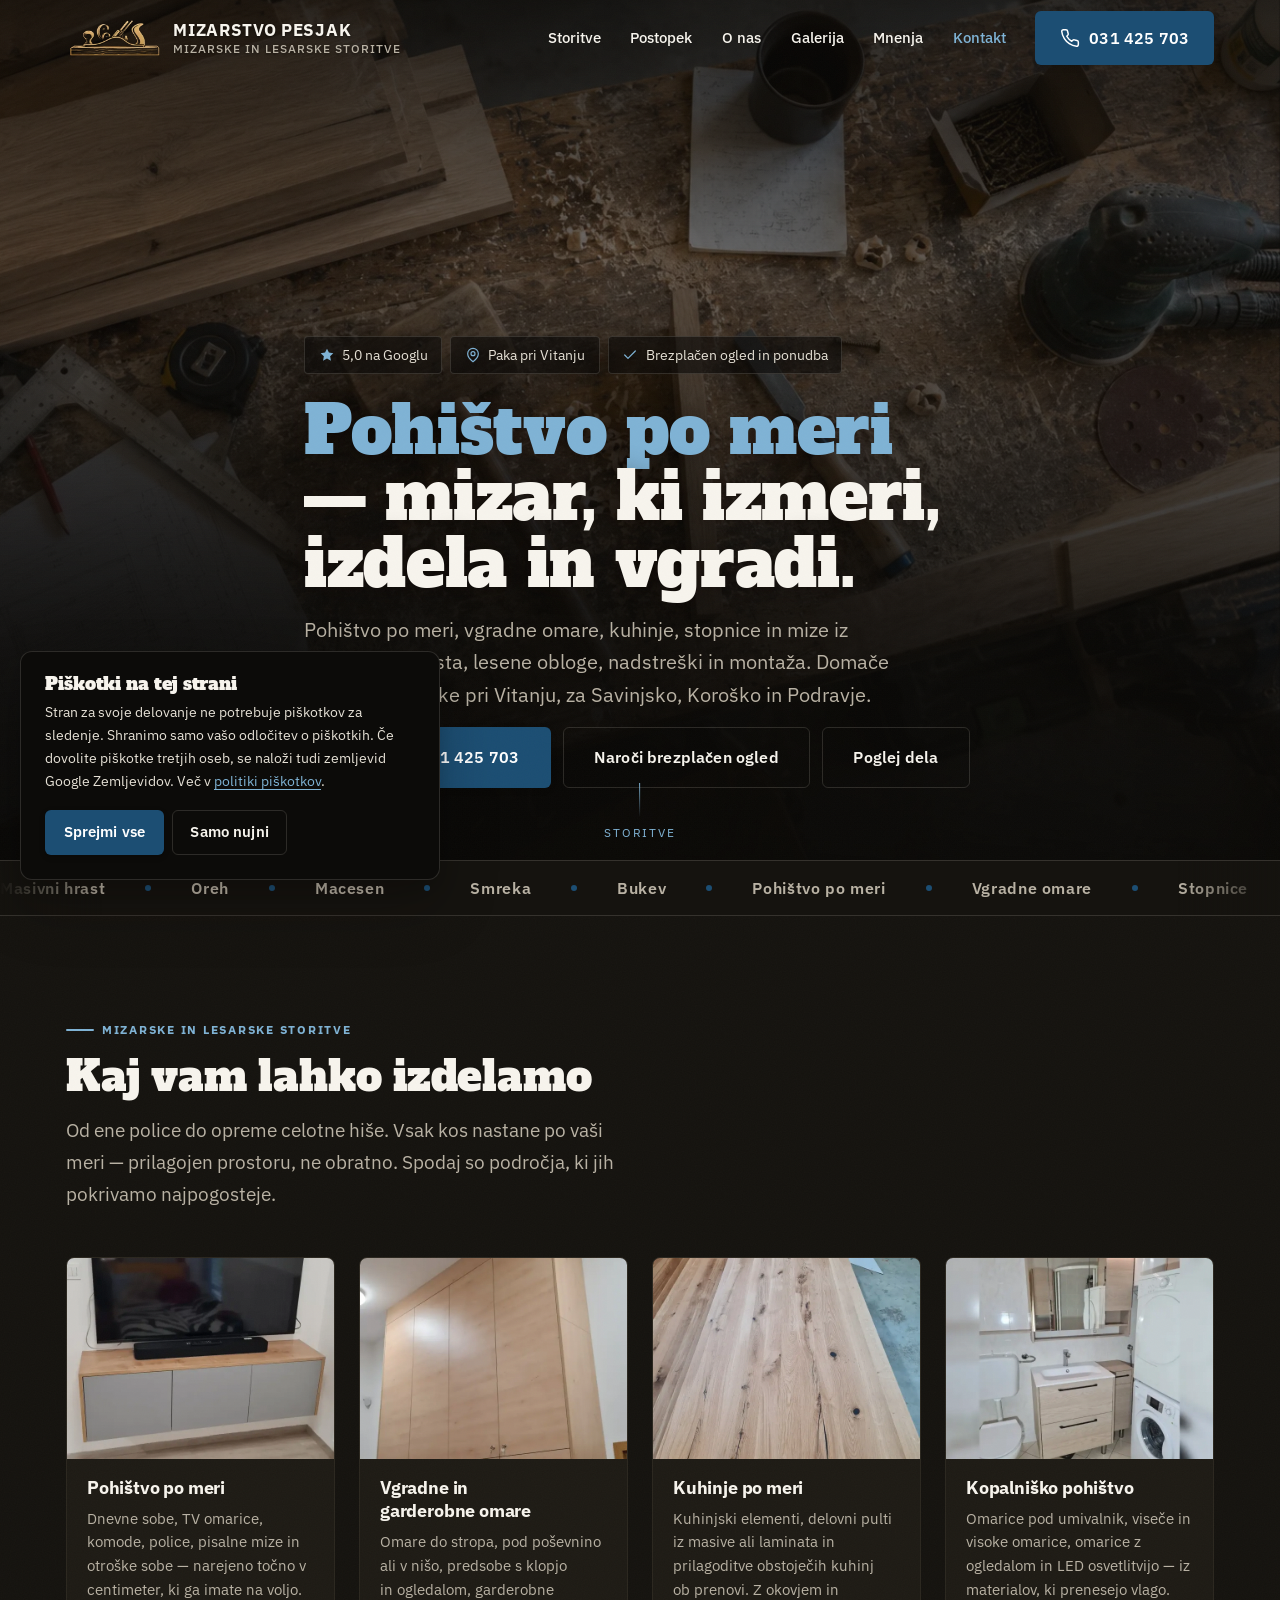
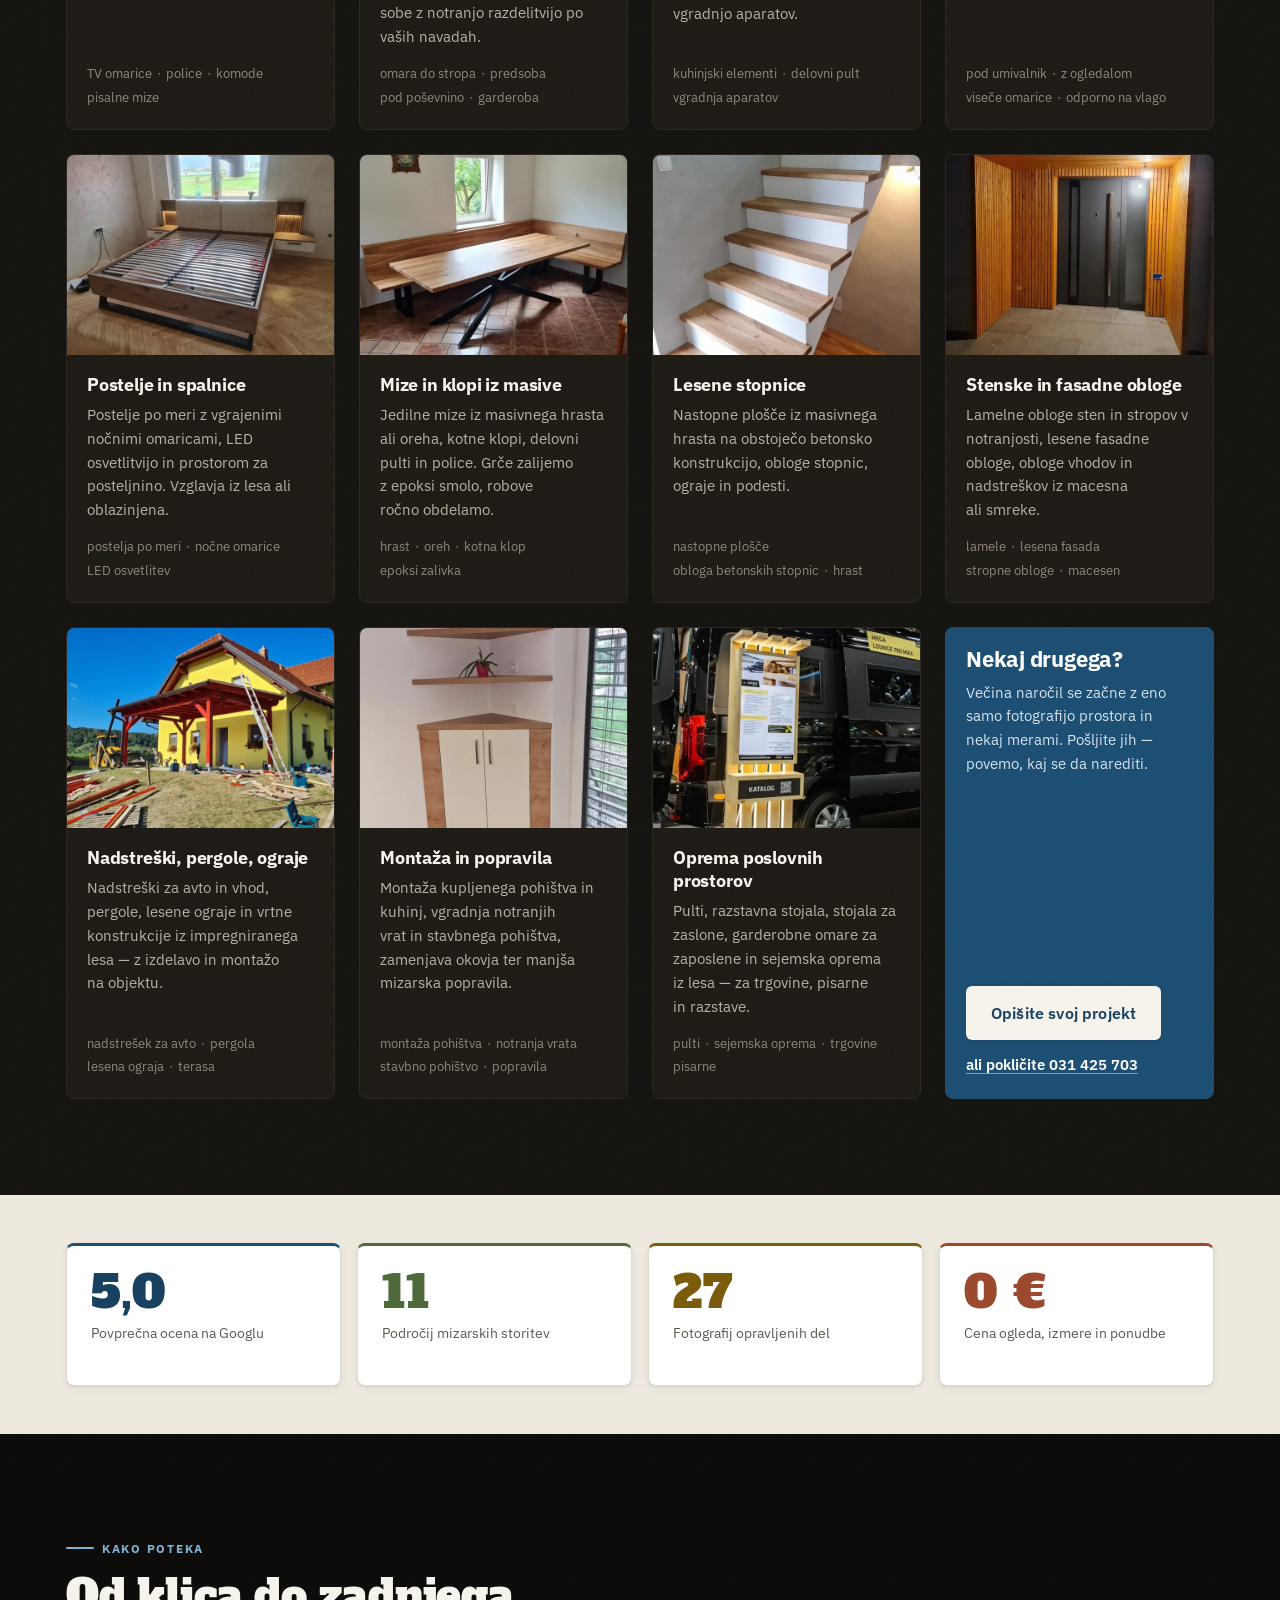
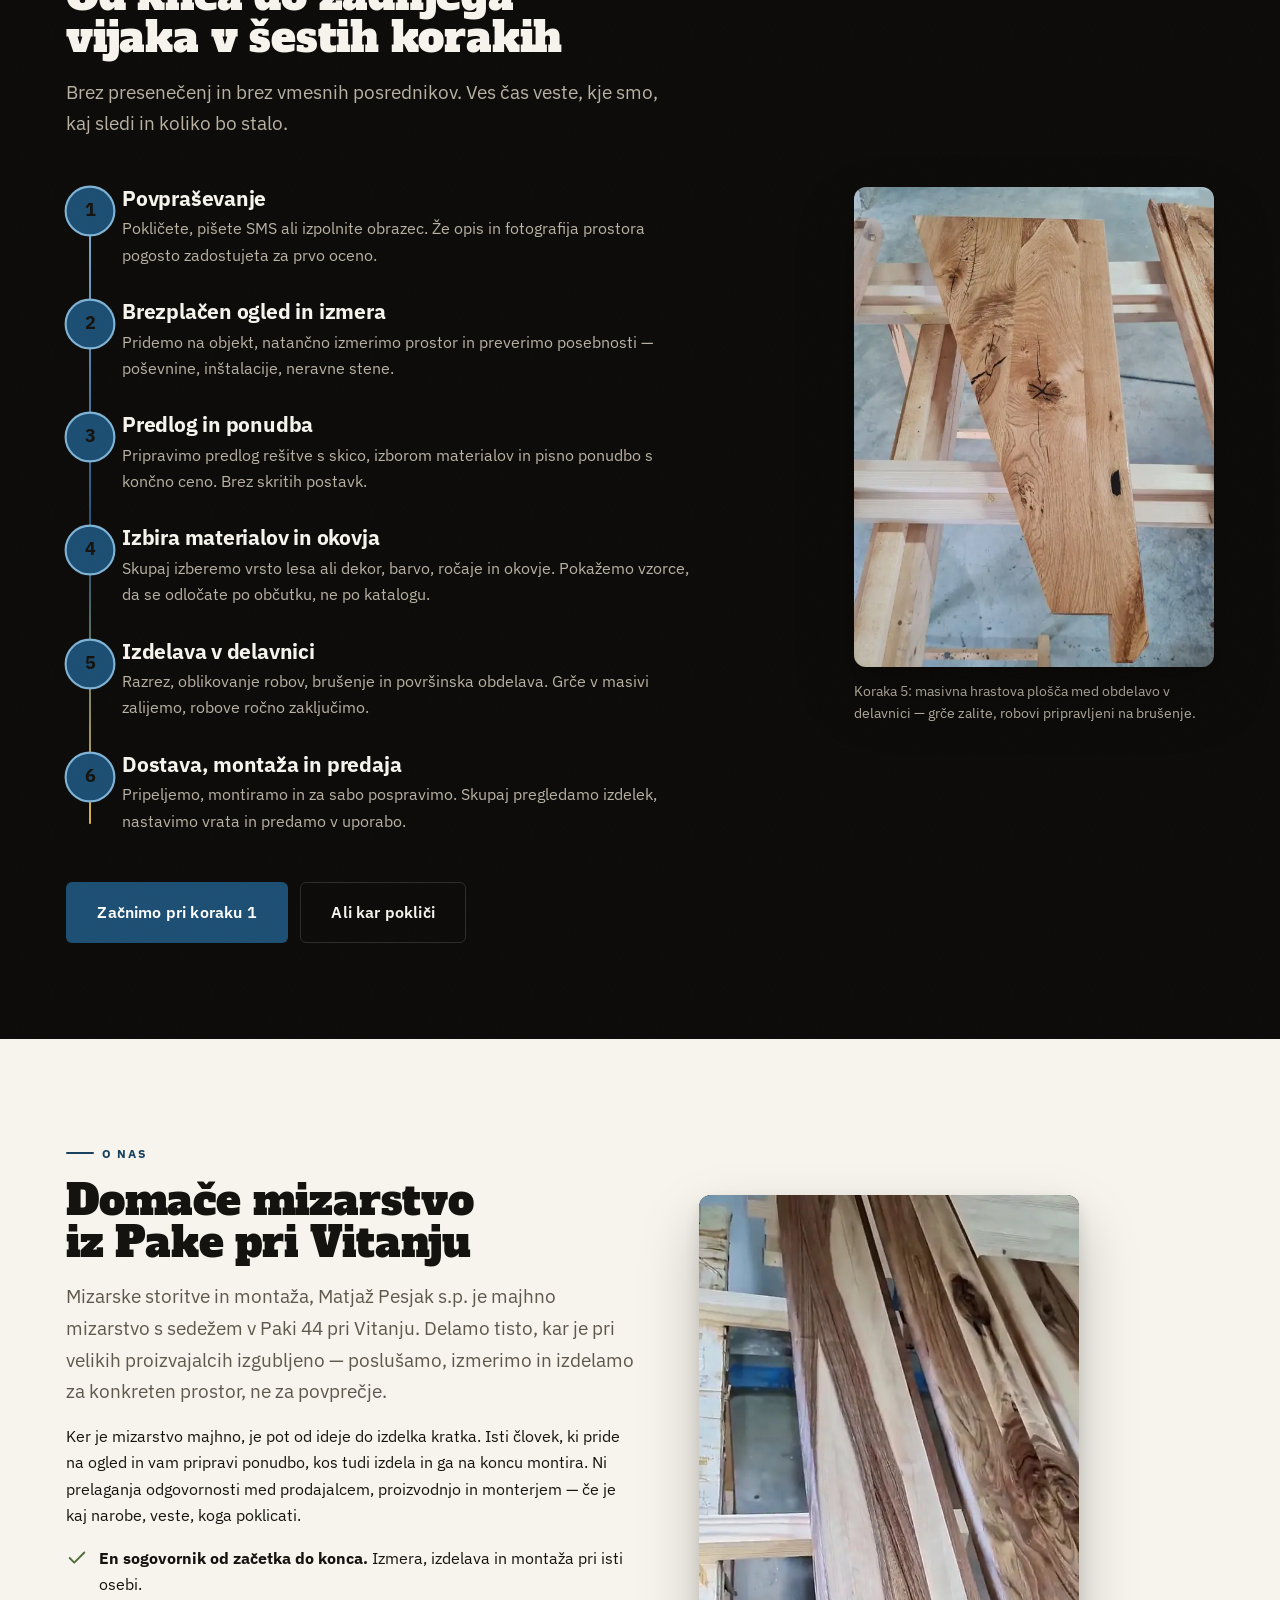
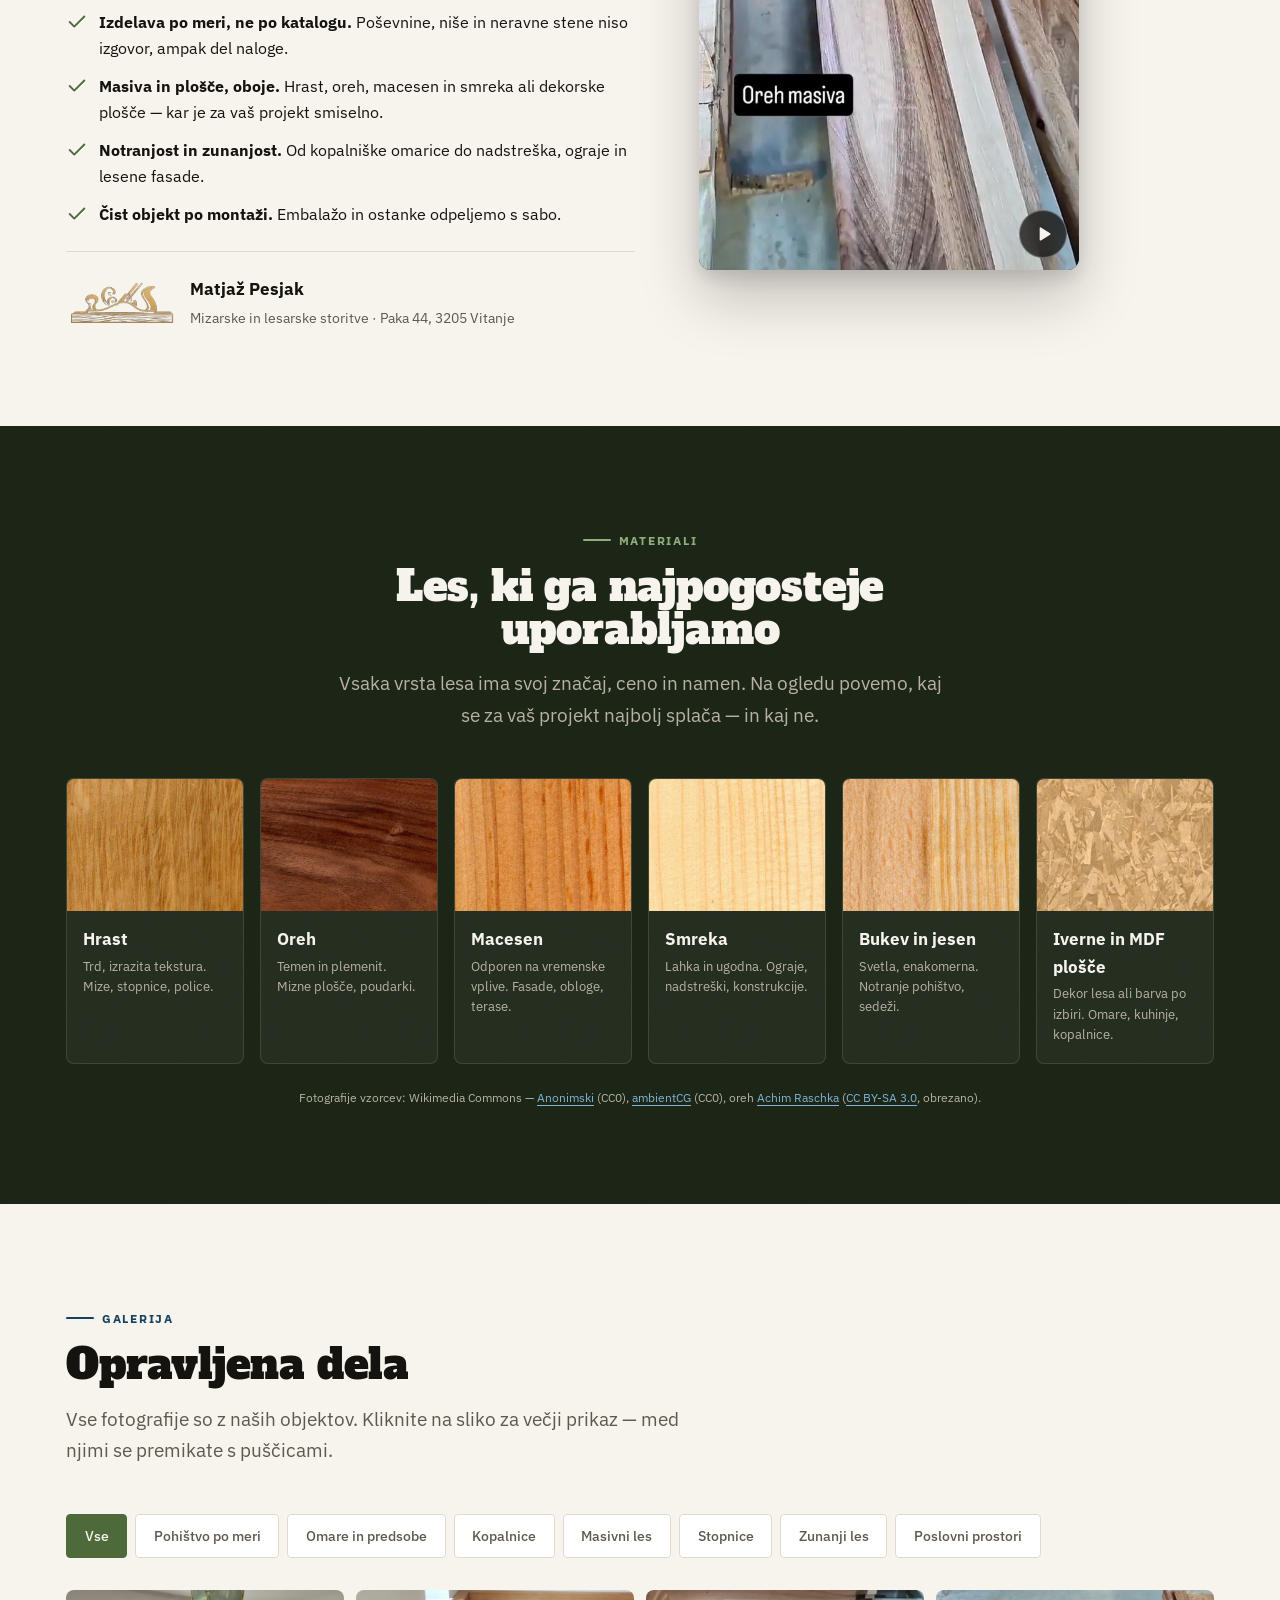
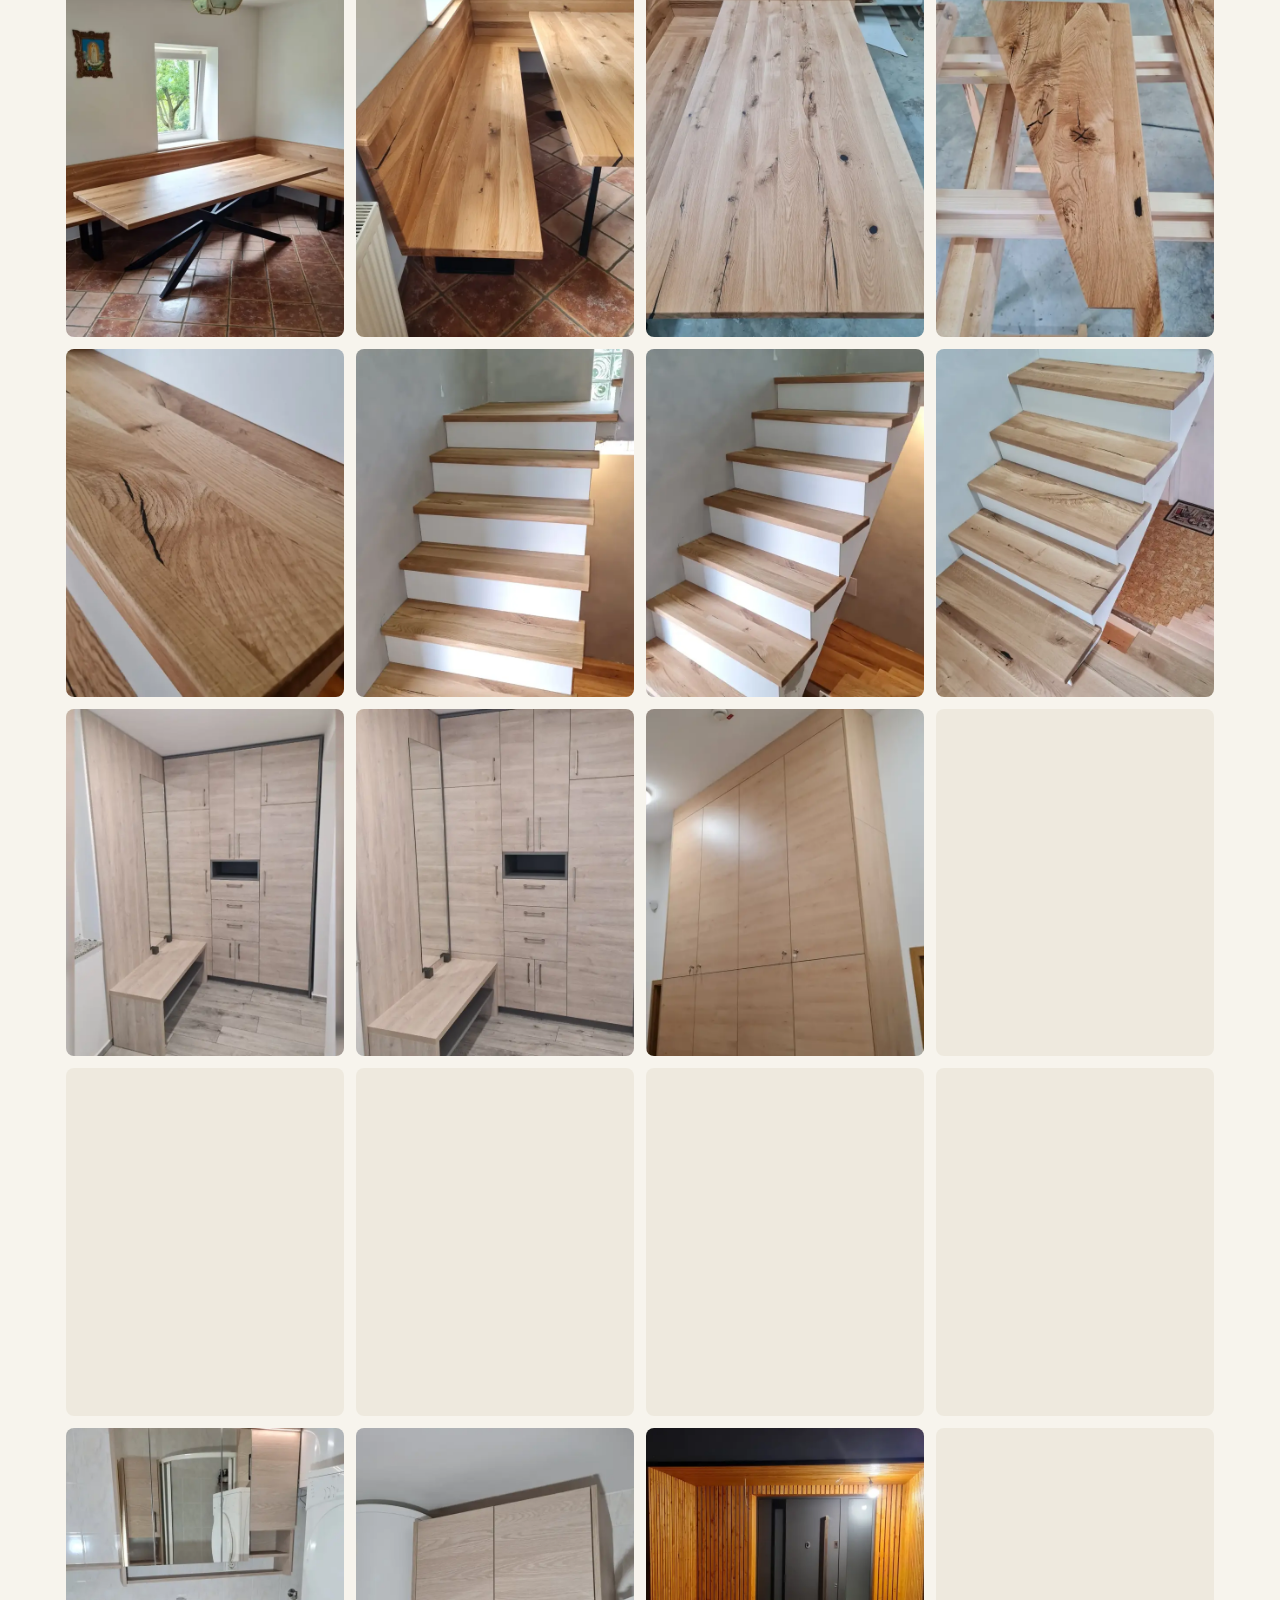
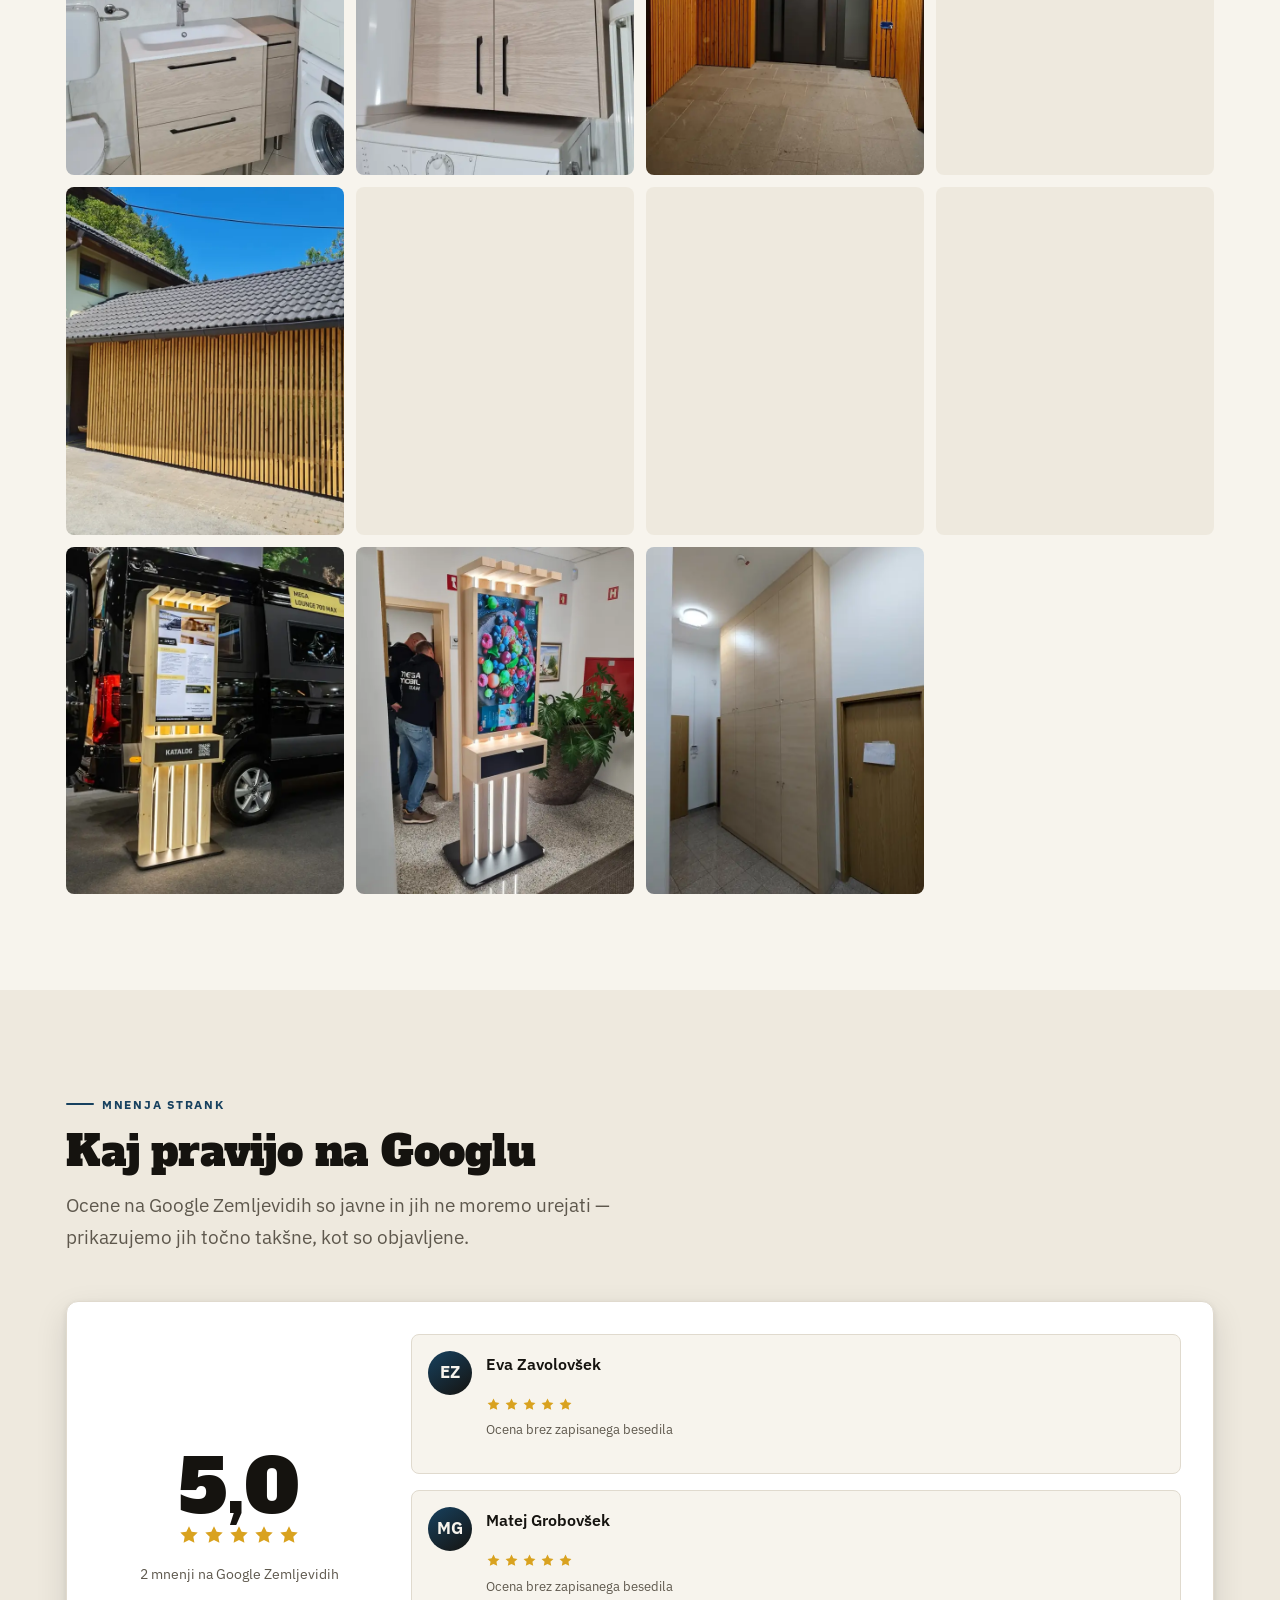
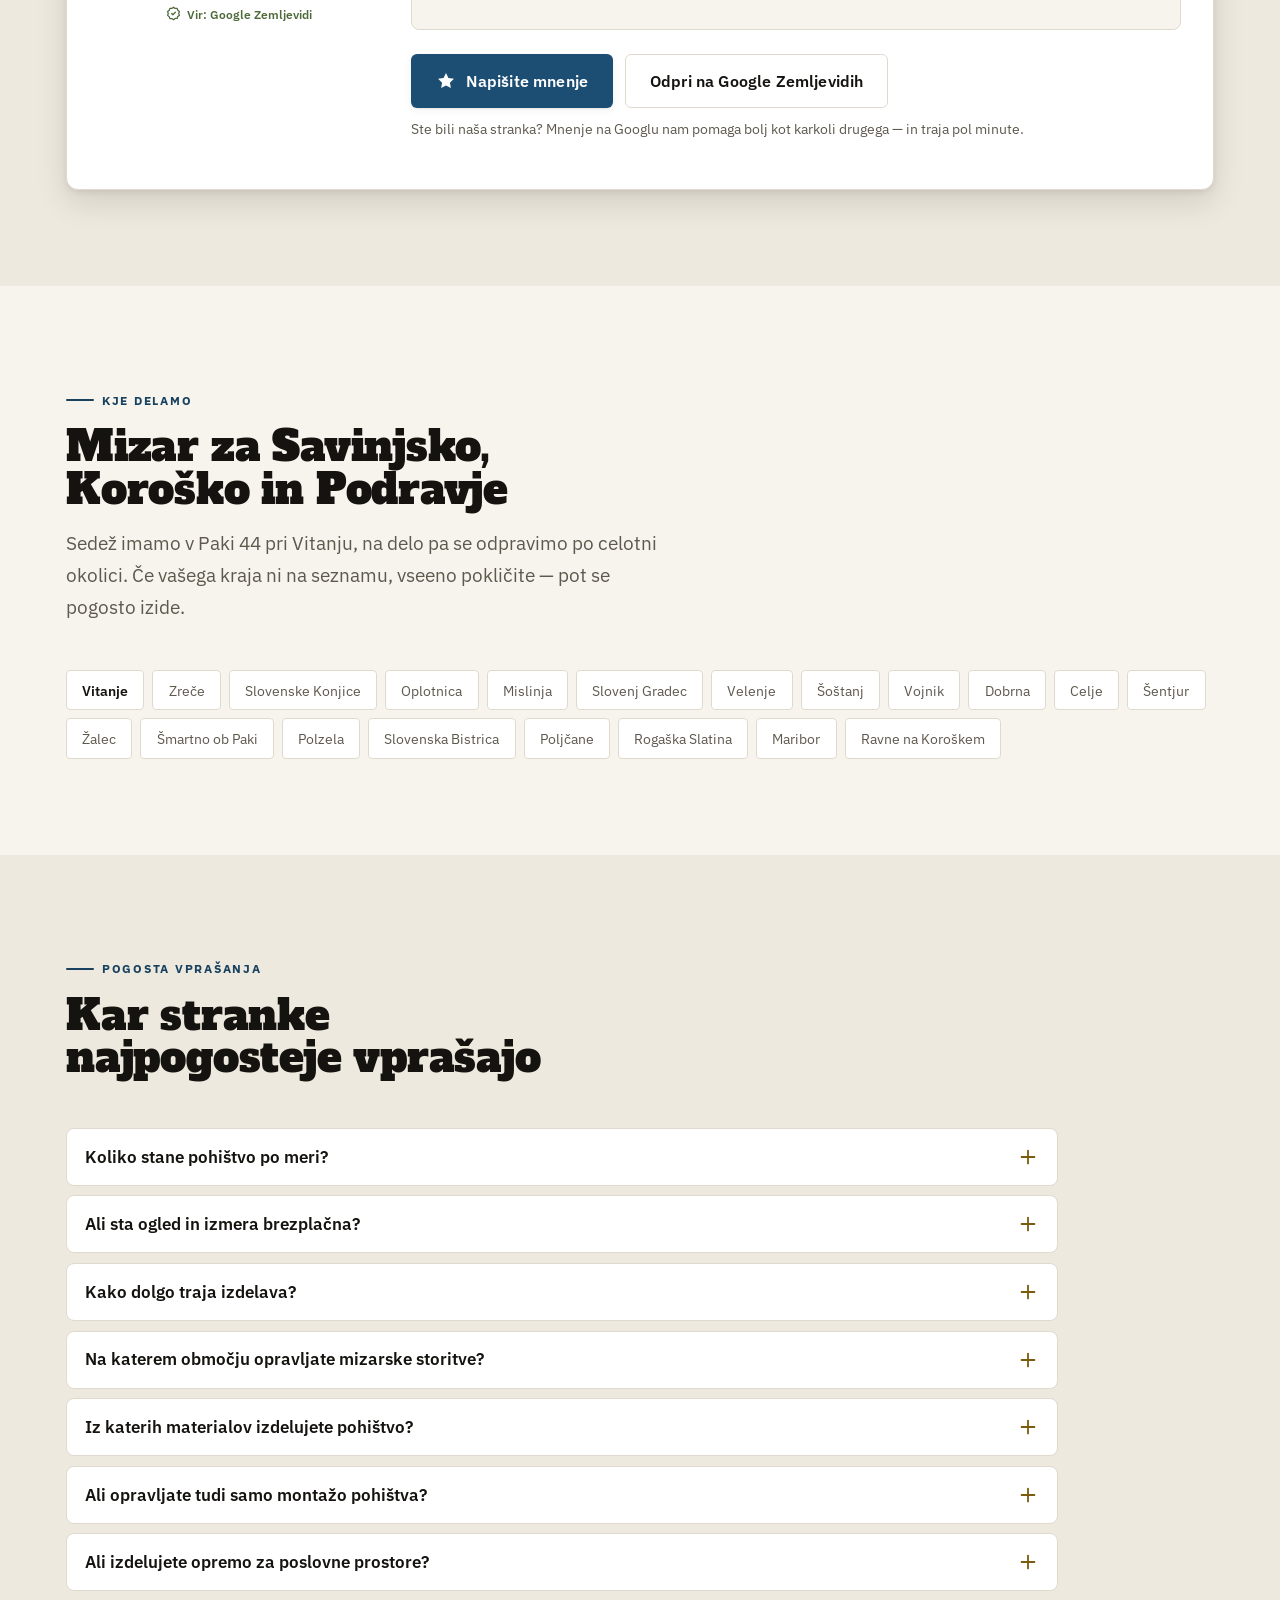
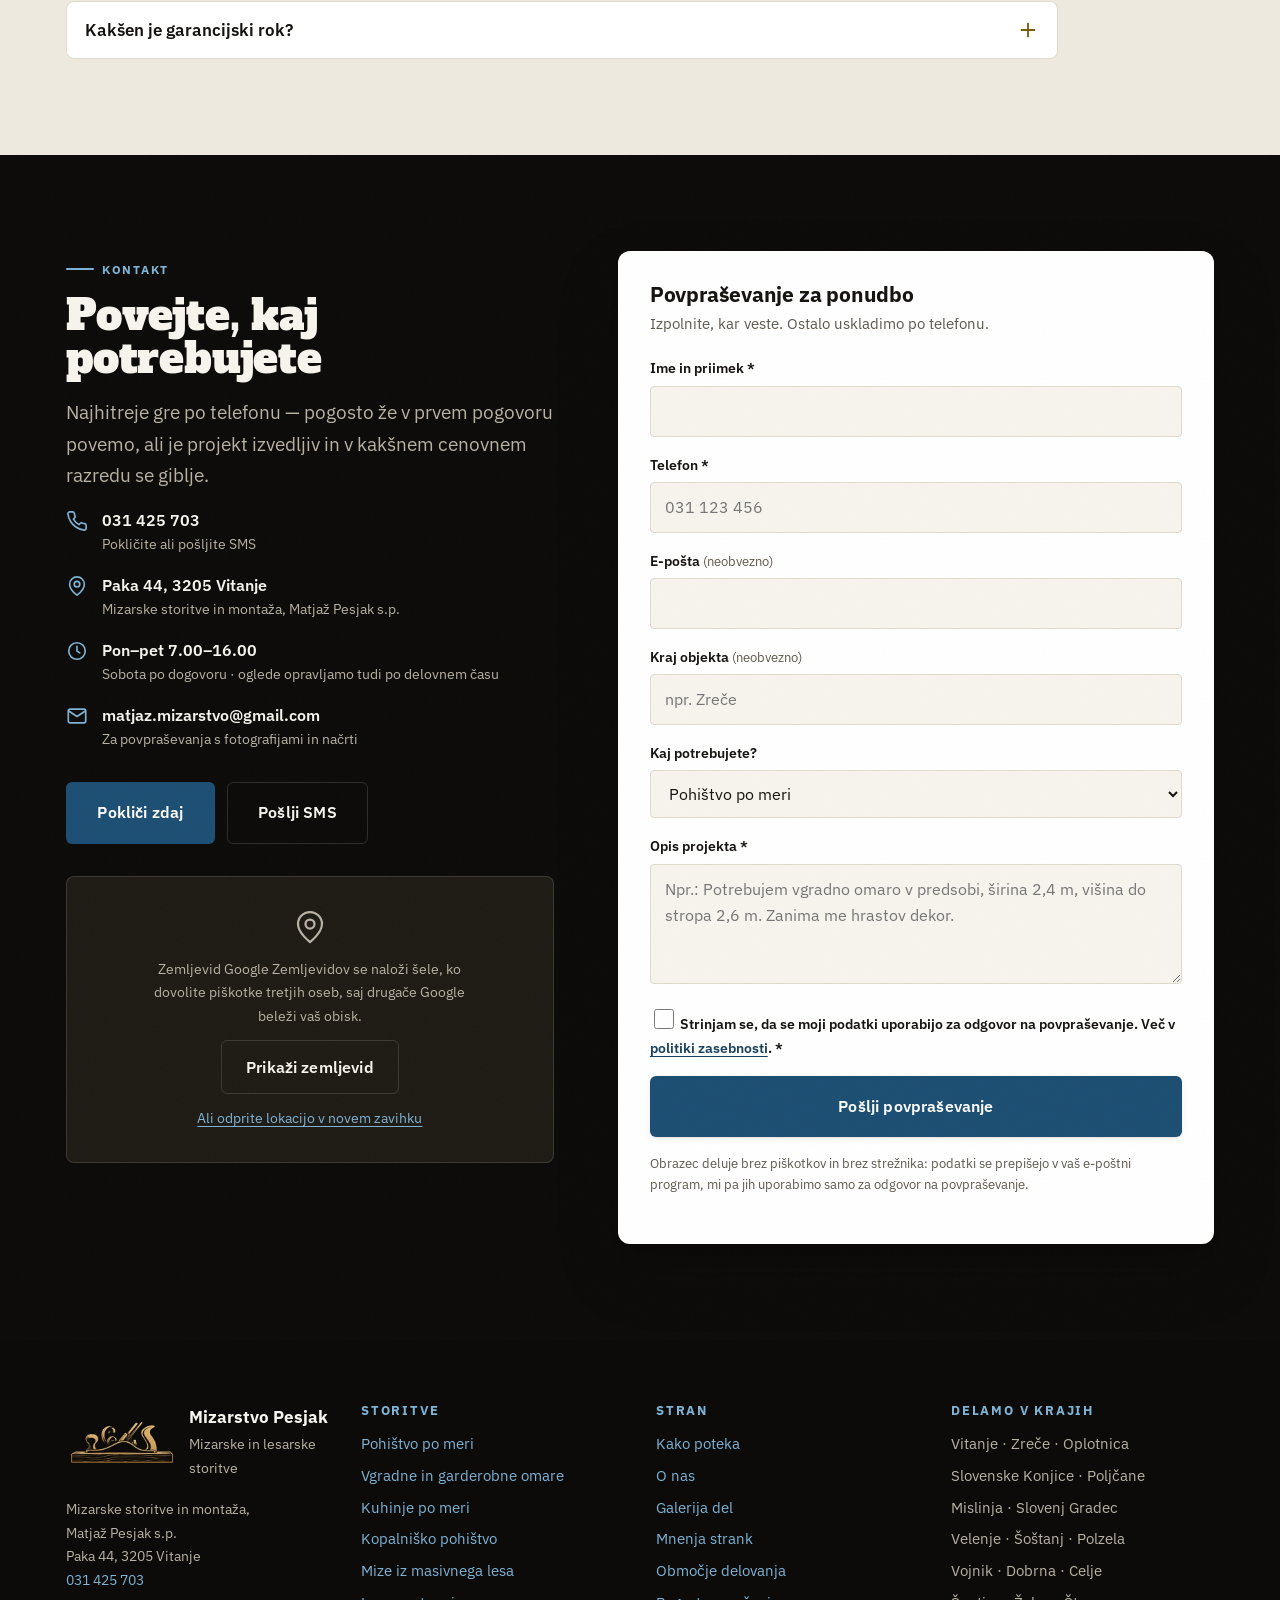
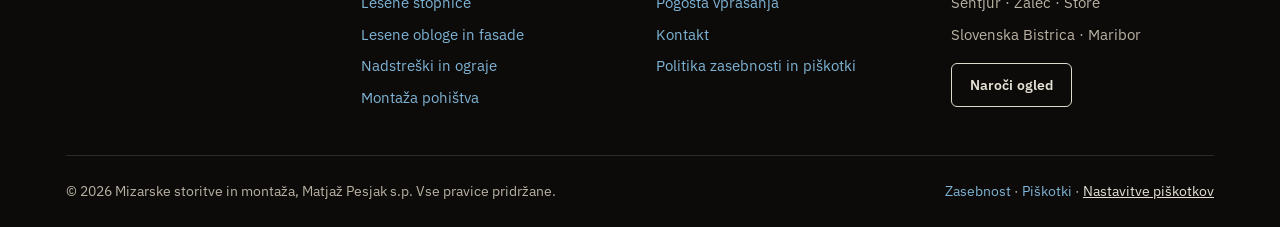
==== index.html @ a913fd8c "Materiali: fotografije pravih vzorcev lesa namesto barvnih krogov Šest kartic ima zdaj na vrhu fotog" ====
<!DOCTYPE html>
<html lang="sl">
<head>
<meta charset="utf-8">
<meta name="viewport" content="width=device-width, initial-scale=1, viewport-fit=cover">

<!-- ====================================================================
     DEPLOY STEP: pred objavo zamenjaj vse pojavitve
     https://www.mizarstvo-pesjak.si  s pravo domeno (tudi v sitemap.xml,
     robots.txt in zasebnost.html).
     ==================================================================== -->
<title>Mizar Vitanje – pohištvo po meri | Mizarstvo Pesjak s.p.</title>
<meta name="description" content="Mizarstvo Matjaž Pesjak s.p. iz Pake pri Vitanju: pohištvo po meri, vgradne in garderobne omare, kuhinje, kopalniško pohištvo, stopnice, mize iz masivnega hrasta, lesene obloge, nadstreški in montaža. Brezplačen ogled in ponudba. ☎ 031 425 703.">
<meta name="keywords" content="mizar, mizarstvo, mizarske storitve, pohištvo po meri, vgradne omare po meri, garderobna omara, predsoba po meri, kopalniško pohištvo po meri, stopnice iz masivnega lesa, jedilna miza hrast masiva, kotna klop, lesene obloge, lamelna obloga, lesena fasada, nadstrešek iz lesa, lesena ograja, montaža pohištva, mizar Vitanje, mizar Slovenske Konjice, mizar Zreče, mizar Velenje, mizar Celje, mizar Slovenj Gradec">
<link rel="canonical" href="https://www.mizarstvo-pesjak.si/">
<meta name="robots" content="index, follow, max-image-preview:large, max-snippet:-1">
<meta name="author" content="Mizarske storitve in montaža, Matjaž Pesjak s.p.">
<meta name="geo.region" content="SI">
<meta name="geo.placename" content="Vitanje">
<meta name="geo.position" content="46.4161242;15.2695052">
<meta name="ICBM" content="46.4161242, 15.2695052">
<meta name="theme-color" content="#0C0B09">
<meta name="format-detection" content="telephone=yes">
<meta name="referrer" content="strict-origin-when-cross-origin">

<!-- Odprti graf / družbena omrežja -->
<meta property="og:type" content="website">
<meta property="og:locale" content="sl_SI">
<meta property="og:site_name" content="Mizarske storitve in montaža, Matjaž Pesjak s.p.">
<meta property="og:title" content="Mizar Vitanje | Pohištvo po meri in mizarske storitve – Matjaž Pesjak s.p.">
<meta property="og:description" content="Pohištvo po meri, vgradne omare, stopnice in mize iz masivnega hrasta, lesene obloge in nadstreški. Domače mizarstvo iz Pake pri Vitanju. Ocena 5,0 na Googlu.">
<meta property="og:url" content="https://www.mizarstvo-pesjak.si/">
<meta property="og:image" content="https://www.mizarstvo-pesjak.si/assets/img/og-mizarstvo-pesjak.jpg">
<meta property="og:image:width" content="1200">
<meta property="og:image:height" content="630">
<meta property="og:image:alt" content="Mizarska delovna miza z orodjem in hrastovimi deskami – Matjaž Pesjak s.p.">
<meta name="twitter:card" content="summary_large_image">

<!-- Ikone -->
<link rel="icon" href="assets/favicon-48.png" sizes="48x48">
<link rel="apple-touch-icon" href="assets/img/apple-touch-icon.png">
<link rel="manifest" href="site.webmanifest">

<!-- Pisave: Fraunces (naslovi, topel "ročno izrezljan" značaj) + Inter (besedilo) -->
<link rel="preconnect" href="https://fonts.googleapis.com">
<link rel="preconnect" href="https://fonts.gstatic.com" crossorigin>
<!-- Prednaloži točno tisto različico hero slike, ki jo izbere srcset -->
<link rel="preload" as="image" href="assets/img/hero-mizarska-miza-1100.webp"
      imagesrcset="assets/img/hero-mizarska-miza-800.webp 800w,
                   assets/img/hero-mizarska-miza-1100.webp 1100w,
                   assets/img/hero-mizarska-miza-1536.webp 1536w"
      imagesizes="100vw" fetchpriority="high">
<link href="https://fonts.googleapis.com/css2?family=Alfa+Slab+One&family=IBM+Plex+Sans:wght@400;500;600;700&family=Caveat:wght@600&display=swap" rel="stylesheet">
<!-- Označi, da JavaScript teče, in preskoči vstopni zaslon, če je bil
     v tej seji že prikazan. Zapisano v <head>, da ne utripne. -->
<script>(function(){var h=document.documentElement;h.classList.add('js');
try{if(!sessionStorage.getItem('mp-uvod'))h.classList.add('js-intro','pl-wait');}catch(e){h.classList.add('js-intro','pl-wait');}})();</script>
<link rel="stylesheet" href="assets/styles.css">

<!-- Strukturirani podatki za Google (lokalno podjetje, storitve, ocena) -->
<script type="application/ld+json">
{
  "@context": "https://schema.org",
  "@graph": [
    {
      "@type": ["LocalBusiness", "HomeAndConstructionBusiness"],
      "@id": "https://www.mizarstvo-pesjak.si/#podjetje",
      "name": "Mizarske storitve in montaža, Matjaž Pesjak s.p.",
      "alternateName": "Mizarstvo Pesjak",
      "description": "Mizarske in lesarske storitve: pohištvo po meri, vgradne in garderobne omare, kopalniško pohištvo, stopnice in mize iz masivnega lesa, lesene stenske in fasadne obloge, nadstreški, ograje ter montaža pohištva.",
      "url": "https://www.mizarstvo-pesjak.si/",
      "telephone": "+386 31 425 703",
      "image": "https://www.mizarstvo-pesjak.si/assets/img/og-mizarstvo-pesjak.jpg",
      "logo": "https://www.mizarstvo-pesjak.si/assets/img/logo-mizarstvo-512.png",
      "priceRange": "$$",
      "currenciesAccepted": "EUR",
      "address": {
        "@type": "PostalAddress",
        "streetAddress": "Paka 44",
        "addressLocality": "Vitanje",
        "postalCode": "3205",
        "addressCountry": "SI"
      },
      "geo": { "@type": "GeoCoordinates", "latitude": 46.4161242, "longitude": 15.2695052 },
      "hasMap": "https://maps.google.com/?cid=15731232031138961253",
      "openingHoursSpecification": [{
        "@type": "OpeningHoursSpecification",
        "dayOfWeek": ["Monday", "Tuesday", "Wednesday", "Thursday", "Friday"],
        "opens": "07:00",
        "closes": "16:00"
      }],
      "aggregateRating": {
        "@type": "AggregateRating",
        "ratingValue": "5.0",
        "reviewCount": "2",
        "bestRating": "5",
        "worstRating": "1"
      },
      "areaServed": [
        { "@type": "City", "name": "Vitanje" },
        { "@type": "City", "name": "Zreče" },
        { "@type": "City", "name": "Slovenske Konjice" },
        { "@type": "City", "name": "Oplotnica" },
        { "@type": "City", "name": "Mislinja" },
        { "@type": "City", "name": "Slovenj Gradec" },
        { "@type": "City", "name": "Velenje" },
        { "@type": "City", "name": "Šoštanj" },
        { "@type": "City", "name": "Vojnik" },
        { "@type": "City", "name": "Dobrna" },
        { "@type": "City", "name": "Celje" },
        { "@type": "City", "name": "Šentjur" },
        { "@type": "City", "name": "Žalec" },
        { "@type": "City", "name": "Slovenska Bistrica" },
        { "@type": "City", "name": "Maribor" }
      ],
      "knowsLanguage": "sl",
      "hasOfferCatalog": {
        "@type": "OfferCatalog",
        "name": "Mizarske storitve",
        "itemListElement": [
          { "@type": "Offer", "itemOffered": { "@type": "Service", "name": "Pohištvo po meri" } },
          { "@type": "Offer", "itemOffered": { "@type": "Service", "name": "Vgradne in garderobne omare po meri" } },
          { "@type": "Offer", "itemOffered": { "@type": "Service", "name": "Kuhinje po meri" } },
          { "@type": "Offer", "itemOffered": { "@type": "Service", "name": "Kopalniško pohištvo po meri" } },
          { "@type": "Offer", "itemOffered": { "@type": "Service", "name": "Postelje in spalnice po meri" } },
          { "@type": "Offer", "itemOffered": { "@type": "Service", "name": "Mize in klopi iz masivnega lesa" } },
          { "@type": "Offer", "itemOffered": { "@type": "Service", "name": "Lesene stopnice po meri" } },
          { "@type": "Offer", "itemOffered": { "@type": "Service", "name": "Lesene stenske in fasadne obloge" } },
          { "@type": "Offer", "itemOffered": { "@type": "Service", "name": "Nadstreški, pergole in lesene ograje" } },
          { "@type": "Offer", "itemOffered": { "@type": "Service", "name": "Montaža pohištva in stavbnega pohištva" } },
          { "@type": "Offer", "itemOffered": { "@type": "Service", "name": "Oprema poslovnih prostorov in sejemskih predstavitev" } }
        ]
      }
    },
    {
      "@type": "WebSite",
      "@id": "https://www.mizarstvo-pesjak.si/#spletnamesto",
      "url": "https://www.mizarstvo-pesjak.si/",
      "name": "Mizarstvo Matjaž Pesjak s.p.",
      "inLanguage": "sl-SI",
      "publisher": { "@id": "https://www.mizarstvo-pesjak.si/#podjetje" }
    },
    {
      "@type": "FAQPage",
      "@id": "https://www.mizarstvo-pesjak.si/#faq",
      "mainEntity": [
        {
          "@type": "Question",
          "name": "Koliko stane pohištvo po meri?",
          "acceptedAnswer": { "@type": "Answer", "text": "Cena je odvisna od velikosti, izbranega materiala, okovja in zahtevnosti izdelave. Masivni hrast je dražji od ivernih plošč z dekorjem, vgradna omara v poševni steni pa zahteva več dela kot ravna stena. Po brezplačnem ogledu in izmeri prejmete pisno ponudbo s končno ceno brez skritih stroškov." }
        },
        {
          "@type": "Question",
          "name": "Ali je ogled in izmera na objektu brezplačna?",
          "acceptedAnswer": { "@type": "Answer", "text": "Da. Prvi ogled, izmera in priprava ponudbe so brezplačni in vas k ničemer ne zavezujejo. Pokličite na 031 425 703 in se dogovorimo za termin." }
        },
        {
          "@type": "Question",
          "name": "Kako dolgo traja izdelava pohištva po meri?",
          "acceptedAnswer": { "@type": "Answer", "text": "Za manjše izdelke, kot so kopalniška omarica ali police, je izdelava običajno vprašanje nekaj dni do enega tedna po potrditvi ponudbe. Večji projekti, na primer garderobne omare, stopnice ali oprema celotnega stanovanja, zahtevajo več tednov. Točen rok dobite zapisan v ponudbi." }
        },
        {
          "@type": "Question",
          "name": "Na katerem območju opravljate mizarske storitve?",
          "acceptedAnswer": { "@type": "Answer", "text": "Sedež je v Paki 44 pri Vitanju, delamo pa po celotni Savinjski, Koroški in Podravski regiji – Vitanje, Zreče, Slovenske Konjice, Oplotnica, Mislinja, Slovenj Gradec, Velenje, Šoštanj, Vojnik, Dobrna, Celje, Šentjur, Žalec, Slovenska Bistrica in Maribor. Za večje projekte se dogovorimo tudi širše." }
        },
        {
          "@type": "Question",
          "name": "Iz katerih materialov izdelujete pohištvo?",
          "acceptedAnswer": { "@type": "Answer", "text": "Delamo z masivnim hrastom, orehom, macesnom, smreko, bukvijo in jesenom, prav tako z ivernimi in MDF ploščami v dekorju lesa ali barvi po izbiri. Za zunanje obloge, nadstreške in ograje uporabljamo impregniran ali termično obdelan les." }
        },
        {
          "@type": "Question",
          "name": "Ali opravljate tudi samo montažo pohištva?",
          "acceptedAnswer": { "@type": "Answer", "text": "Da. Poleg lastne izdelave prevzamemo tudi montažo kupljenega pohištva, kuhinj, notranjih vrat in stavbnega pohištva ter manjša mizarska popravila." }
        },
        {
          "@type": "Question",
          "name": "Ali izdelujete tudi opremo za poslovne prostore?",
          "acceptedAnswer": { "@type": "Answer", "text": "Da. Izdelujemo pulte, razstavne stojnice, stojala za zaslone, garderobne omare za zaposlene in drugo opremo za trgovine, pisarne in sejemske predstavitve." }
        },
        {
          "@type": "Question",
          "name": "Kakšen je garancijski rok?",
          "acceptedAnswer": { "@type": "Answer", "text": "Za izdelavo in montažo velja zakonsko določena garancija, za vgrajeno okovje pa garancija proizvajalca. Natančni pogoji so zapisani na ponudbi oziroma računu." }
        }
      ]
    }
  ]
}
</script>
</head>

<body>


<!-- Vstopni zaslon: znak se izriše, nato se zaslon dvigne. Samo prvič v seji. -->
<div class="preloader" id="preloader" aria-hidden="true">
  <img class="preloader__logo logo-reveal" id="preloader-logo"
       src="assets/img/logo-mizarstvo-840.webp"
       srcset="assets/img/logo-mizarstvo-480.webp 480w, assets/img/logo-mizarstvo-840.webp 840w"
       sizes="(max-width: 600px) 80vw, 420px" width="840" height="521" alt="">
  <p class="preloader__name">Matjaž Pesjak s.p.</p>
  <p class="preloader__sub">Paka pri Vitanju</p>
  <div class="preloader__bar"><i></i></div>
</div>
<a class="skip-link" href="#vsebina">Preskoči na vsebino</a>

<!-- =====================================================================
     GLAVA
     ===================================================================== -->
<header class="header" id="header">
  <div class="container header__inner">
    <a class="brand" href="#vrh" aria-label="Mizarstvo Matjaž Pesjak s.p. – na vrh strani">
      <img class="brand__mark" src="assets/img/logo-emblem-320.webp"
           srcset="assets/img/logo-emblem-160.webp 160w, assets/img/logo-emblem-320.webp 320w"
           sizes="96px" width="96" height="43" alt="Logotip Mizarstvo Matjaž Pesjak s.p. – oblič na leseni deski">
      <span class="brand__text">
        <span class="brand__name">Mizarstvo Pesjak</span>
        <span class="brand__sub">Mizarske in lesarske storitve</span>
      </span>
    </a>

    <nav class="nav" aria-label="Glavna navigacija">
      <ul class="nav__list">
        <li><a class="nav__link" href="#storitve">Storitve</a></li>
        <li><a class="nav__link" href="#postopek">Postopek</a></li>
        <li><a class="nav__link" href="#o-nas">O nas</a></li>
        <li><a class="nav__link" href="#galerija">Galerija</a></li>
        <li><a class="nav__link" href="#mnenja">Mnenja</a></li>
        <li><a class="nav__link" href="#kontakt">Kontakt</a></li>
      </ul>
    </nav>

    <a class="btn btn--primary header__cta" href="tel:+38631425703">
      <svg viewBox="0 0 24 24" fill="none" stroke="currentColor" stroke-width="1.8" stroke-linecap="round" stroke-linejoin="round" aria-hidden="true"><path d="M22 16.9v3a2 2 0 0 1-2.2 2 19.8 19.8 0 0 1-8.6-3.1 19.5 19.5 0 0 1-6-6A19.8 19.8 0 0 1 2.1 4.2 2 2 0 0 1 4.1 2h3a2 2 0 0 1 2 1.7c.1 1 .4 2 .7 2.9a2 2 0 0 1-.5 2.1L8.1 9.9a16 16 0 0 0 6 6l1.2-1.2a2 2 0 0 1 2.1-.5c.9.3 1.9.6 2.9.7a2 2 0 0 1 1.7 2z"/></svg>
      031 425 703
    </a>

    <button class="burger" id="burger" type="button" aria-expanded="false" aria-controls="drawer" aria-label="Odpri meni">
      <span></span><span></span><span></span>
    </button>
  </div>
</header>

<!-- Mobilni predal -->
<div class="drawer" id="drawer" hidden>
  <a href="#storitve">Storitve <span>11 področij</span></a>
  <a href="#postopek">Postopek <span>6 korakov</span></a>
  <a href="#o-nas">O nas <span>Paka pri Vitanju</span></a>
  <a href="#galerija">Galerija <span>27 fotografij</span></a>
  <a href="#mnenja">Mnenja <span>5,0 na Googlu</span></a>
  <a href="#obmocje">Kje delamo</a>
  <a href="#vprasanja">Pogosta vprašanja</a>
  <a href="#kontakt">Kontakt</a>
  <a class="btn btn--primary btn--lg" href="tel:+38631425703">
    <svg viewBox="0 0 24 24" fill="none" stroke="currentColor" stroke-width="1.8" stroke-linecap="round" stroke-linejoin="round" aria-hidden="true"><path d="M22 16.9v3a2 2 0 0 1-2.2 2 19.8 19.8 0 0 1-8.6-3.1 19.5 19.5 0 0 1-6-6A19.8 19.8 0 0 1 2.1 4.2 2 2 0 0 1 4.1 2h3a2 2 0 0 1 2 1.7c.1 1 .4 2 .7 2.9a2 2 0 0 1-.5 2.1L8.1 9.9a16 16 0 0 0 6 6l1.2-1.2a2 2 0 0 1 2.1-.5c.9.3 1.9.6 2.9.7a2 2 0 0 1 1.7 2z"/></svg>
    Pokliči 031 425 703
  </a>
  <p class="drawer__contact">Paka 44, 3205 Vitanje &middot; pon–pet 7.00–16.00</p>
</div>

<main id="vsebina">

<!-- =====================================================================
     HERO
     ===================================================================== -->
<section class="hero grain on-dark" id="vrh">
  <div class="hero__media" data-parallax="0.12">
    <img src="assets/img/hero-mizarska-miza-1536.webp"
         srcset="assets/img/hero-mizarska-miza-800.webp 800w,
                 assets/img/hero-mizarska-miza-1100.webp 1100w,
                 assets/img/hero-mizarska-miza-1536.webp 1536w"
         sizes="100vw" width="1536" height="1024" fetchpriority="high" decoding="async"
         alt="Mizarska delovna miza od zgoraj: hrastove deske, leseno kladivo, dleto, kotnik, meter in tehnična skica">
  </div>
  <div class="hero__scrim" aria-hidden="true"></div>

  <div class="container hero__inner">
    <ul class="hero__chips" data-enter="1">
      <li>
        <svg viewBox="0 0 24 24" fill="currentColor" aria-hidden="true"><path d="M12 2.5l2.9 5.9 6.6 1-4.8 4.6 1.2 6.5L12 17.4 6.1 20.5l1.2-6.5L2.5 9.4l6.6-1z"/></svg>
        5,0 na Googlu
      </li>
      <li>
        <svg viewBox="0 0 24 24" fill="none" stroke="currentColor" stroke-width="1.8" stroke-linecap="round" stroke-linejoin="round" aria-hidden="true"><path d="M20 10c0 6-8 12-8 12S4 16 4 10a8 8 0 1 1 16 0z"/><circle cx="12" cy="10" r="3"/></svg>
        Paka pri Vitanju
      </li>
      <li>
        <svg viewBox="0 0 24 24" fill="none" stroke="currentColor" stroke-width="1.8" stroke-linecap="round" stroke-linejoin="round" aria-hidden="true"><path d="M20 6L9 17l-5-5"/></svg>
        Brezplačen ogled in ponudba
      </li>
    </ul>

    <h1 data-enter="2"><em>Pohištvo po meri</em> — mizar, ki izmeri, izdela in vgradi.</h1>

    <p class="lead hero__lead" data-enter="3">
      Pohištvo po meri, vgradne omare, kuhinje, stopnice in mize iz masivnega hrasta,
      lesene obloge, nadstreški in montaža. Domače mizarstvo iz Pake pri Vitanju,
      za Savinjsko, Koroško in Podravje.
    </p>

    <div class="btn-row" data-enter="4">
      <a class="btn btn--primary btn--lg" href="tel:+38631425703">
        <svg viewBox="0 0 24 24" fill="none" stroke="currentColor" stroke-width="1.8" stroke-linecap="round" stroke-linejoin="round" aria-hidden="true"><path d="M22 16.9v3a2 2 0 0 1-2.2 2 19.8 19.8 0 0 1-8.6-3.1 19.5 19.5 0 0 1-6-6A19.8 19.8 0 0 1 2.1 4.2 2 2 0 0 1 4.1 2h3a2 2 0 0 1 2 1.7c.1 1 .4 2 .7 2.9a2 2 0 0 1-.5 2.1L8.1 9.9a16 16 0 0 0 6 6l1.2-1.2a2 2 0 0 1 2.1-.5c.9.3 1.9.6 2.9.7a2 2 0 0 1 1.7 2z"/></svg>
        Pokliči 031 425 703
      </a>
      <a class="btn btn--ghost btn--lg" href="#kontakt">Naroči brezplačen ogled</a>
      <a class="btn btn--ghost btn--lg" href="#galerija">Poglej dela</a>
    </div>
  </div>

  <a class="hero__scroll" href="#storitve" aria-label="Poglej storitve">
    <span class="line" aria-hidden="true"></span>
    Storitve
  </a>
</section>

<!-- Trak z materiali in ključnimi storitvami -->
<div class="marquee" aria-hidden="true">
  <div class="marquee__track" id="marquee-track">
    <span>Masivni hrast</span><span>Oreh</span><span>Macesen</span><span>Smreka</span><span>Bukev</span>
    <span>Pohištvo po meri</span><span>Vgradne omare</span><span>Stopnice</span><span>Lesene obloge</span>
    <span>Nadstreški</span><span>Montaža</span>
  </div>
</div>
<p class="sr-only">Delamo z masivnim hrastom, orehom, macesnom, smreko in bukvijo. Izdelujemo pohištvo po meri, vgradne omare, stopnice, lesene obloge in nadstreške ter opravljamo montažo.</p>

<!-- =====================================================================
     STORITVE
     ===================================================================== -->
<section class="section section--ink grain" id="storitve" aria-labelledby="storitve-naslov">
  <div class="container">
    <div class="section-head reveal">
      <p class="eyebrow">Mizarske in lesarske storitve</p>
      <h2 id="storitve-naslov">Kaj vam lahko izdelamo</h2>
      <p class="lead">
        Od ene police do opreme celotne hiše. Vsak kos nastane po vaši meri —
        prilagojen prostoru, ne obratno. Spodaj so področja, ki jih pokrivamo najpogosteje.
      </p>
    </div>

    <div class="cards reveal stagger">

      <article class="card">
        <div class="card__media"><img src="assets/img/storitev-pohistvo-po-meri-640.webp" width="640" height="480" loading="lazy" decoding="async" alt="Viseča TV omarica po meri s sivimi frontami in hrastovim pokrovom"></div>
        <div class="card__body">
          <h3>Pohištvo po meri</h3>
          <p>Dnevne sobe, TV omarice, komode, police, pisalne mize in otroške sobe — narejeno točno v centimeter, ki ga imate na voljo.</p>
          <ul class="card__tags"><li>TV omarice</li><li>police</li><li>komode</li><li>pisalne mize</li></ul>
        </div>
      </article>

      <article class="card">
        <div class="card__media"><img src="assets/img/storitev-vgradne-omare-640.webp" width="640" height="480" loading="lazy" decoding="async" alt="Vgradna omara do stropa, prilagojena poševnini, v dekorju svetlega hrasta"></div>
        <div class="card__body">
          <h3>Vgradne in garderobne omare</h3>
          <p>Omare do stropa, pod poševnino ali v nišo, predsobe s klopjo in ogledalom, garderobne sobe z notranjo razdelitvijo po vaših navadah.</p>
          <ul class="card__tags"><li>omara do stropa</li><li>predsoba</li><li>pod poševnino</li><li>garderoba</li></ul>
        </div>
      </article>

      <article class="card">
        <div class="card__media"><img src="assets/img/storitev-kuhinje-delovni-pult-640.webp" width="640" height="480" loading="lazy" decoding="async" alt="Masivna hrastova plošča z grčami v delavnici, pripravljena za delovni pult"></div>
        <div class="card__body">
          <h3>Kuhinje po meri</h3>
          <p>Kuhinjski elementi, delovni pulti iz masive ali laminata in prilagoditve obstoječih kuhinj ob prenovi. Z okovjem in vgradnjo aparatov.</p>
          <ul class="card__tags"><li>kuhinjski elementi</li><li>delovni pult</li><li>vgradnja aparatov</li></ul>
        </div>
      </article>

      <article class="card">
        <div class="card__media"><img src="assets/img/storitev-kopalnisko-pohistvo-640.webp" width="640" height="480" loading="lazy" decoding="async" alt="Kopalniška omarica pod umivalnik in omarica z ogledalom po meri"></div>
        <div class="card__body">
          <h3>Kopalniško pohištvo</h3>
          <p>Omarice pod umivalnik, viseče in visoke omarice, omarice z ogledalom in LED osvetlitvijo — iz materialov, ki prenesejo vlago.</p>
          <ul class="card__tags"><li>pod umivalnik</li><li>z ogledalom</li><li>viseče omarice</li><li>odporno na vlago</li></ul>
        </div>
      </article>

      <article class="card">
        <div class="card__media"><img src="assets/img/storitev-postelje-640.webp" width="640" height="480" loading="lazy" decoding="async" alt="Postelja po meri z vgrajenimi nočnimi omaricami in LED osvetlitvijo vzglavja"></div>
        <div class="card__body">
          <h3>Postelje in spalnice</h3>
          <p>Postelje po meri z vgrajenimi nočnimi omaricami, LED osvetlitvijo in prostorom za posteljnino. Vzglavja iz lesa ali oblazinjena.</p>
          <ul class="card__tags"><li>postelja po meri</li><li>nočne omarice</li><li>LED osvetlitev</li></ul>
        </div>
      </article>

      <article class="card">
        <div class="card__media"><img src="assets/img/storitev-mize-klopi-640.webp" width="640" height="480" loading="lazy" decoding="async" alt="Jedilna miza iz masivnega hrasta s kotno klopjo in kovinskim podnožjem"></div>
        <div class="card__body">
          <h3>Mize in klopi iz masive</h3>
          <p>Jedilne mize iz masivnega hrasta ali oreha, kotne klopi, delovni pulti in police. Grče zalijemo z epoksi smolo, robove ročno obdelamo.</p>
          <ul class="card__tags"><li>hrast</li><li>oreh</li><li>kotna klop</li><li>epoksi zalivka</li></ul>
        </div>
      </article>

      <article class="card">
        <div class="card__media"><img src="assets/img/storitev-stopnice-640.webp" width="640" height="480" loading="lazy" decoding="async" alt="Hrastove nastopne plošče na betonskih stopnicah z belimi čeli"></div>
        <div class="card__body">
          <h3>Lesene stopnice</h3>
          <p>Nastopne plošče iz masivnega hrasta na obstoječo betonsko konstrukcijo, obloge stopnic, ograje in podesti.</p>
          <ul class="card__tags"><li>nastopne plošče</li><li>obloga betonskih stopnic</li><li>hrast</li></ul>
        </div>
      </article>

      <article class="card">
        <div class="card__media"><img src="assets/img/storitev-obloge-640.webp" width="640" height="480" loading="lazy" decoding="async" alt="Vhod, obložen z lesenimi lamelami iz macesna"></div>
        <div class="card__body">
          <h3>Stenske in fasadne obloge</h3>
          <p>Lamelne obloge sten in stropov v notranjosti, lesene fasadne obloge, obloge vhodov in nadstreškov iz macesna ali smreke.</p>
          <ul class="card__tags"><li>lamele</li><li>lesena fasada</li><li>stropne obloge</li><li>macesen</li></ul>
        </div>
      </article>

      <article class="card">
        <div class="card__media"><img src="assets/img/storitev-nadstreski-640.webp" width="640" height="480" loading="lazy" decoding="async" alt="Montaža lesenega nadstreška pred hišo"></div>
        <div class="card__body">
          <h3>Nadstreški, pergole, ograje</h3>
          <p>Nadstreški za avto in vhod, pergole, lesene ograje in vrtne konstrukcije iz impregniranega lesa — z izdelavo in montažo na objektu.</p>
          <ul class="card__tags"><li>nadstrešek za avto</li><li>pergola</li><li>lesena ograja</li><li>terasa</li></ul>
        </div>
      </article>

      <article class="card">
        <div class="card__media"><img src="assets/img/storitev-montaza-640.webp" width="640" height="480" loading="lazy" decoding="async" alt="Kotna omarica in police, vgrajene v kot sobe"></div>
        <div class="card__body">
          <h3>Montaža in popravila</h3>
          <p>Montaža kupljenega pohištva in kuhinj, vgradnja notranjih vrat in stavbnega pohištva, zamenjava okovja ter manjša mizarska popravila.</p>
          <ul class="card__tags"><li>montaža pohištva</li><li>notranja vrata</li><li>stavbno pohištvo</li><li>popravila</li></ul>
        </div>
      </article>

      <article class="card">
        <div class="card__media"><img src="assets/img/storitev-poslovni-prostori-640.webp" width="640" height="480" loading="lazy" decoding="async" alt="Leseno razstavno stojalo z osvetlitvijo na sejmu"></div>
        <div class="card__body">
          <h3>Oprema poslovnih prostorov</h3>
          <p>Pulti, razstavna stojala, stojala za zaslone, garderobne omare za zaposlene in sejemska oprema iz lesa — za trgovine, pisarne in razstave.</p>
          <ul class="card__tags"><li>pulti</li><li>sejemska oprema</li><li>trgovine</li><li>pisarne</li></ul>
        </div>
      </article>

      <div class="card card--cta">
        <div class="card__body">
          <h3>Nekaj drugega?</h3>
          <p>Večina naročil se začne z eno samo fotografijo prostora in nekaj merami. Pošljite jih — povemo, kaj se da narediti.</p>
          <div class="card__cta-links">
            <a class="btn btn--light" href="#kontakt">Opišite svoj projekt</a>
            <a class="card__phone" href="tel:+38631425703">ali pokličite 031&nbsp;425&nbsp;703</a>
          </div>
        </div>
      </div>

    </div>
  </div>
</section>

<!-- =====================================================================
     ŠTEVILKE
     ===================================================================== -->
<section class="section section--tight section--alt" aria-labelledby="stevilke-naslov">
  <div class="container">
    <h2 id="stevilke-naslov" class="sr-only">Mizarstvo Pesjak v številkah</h2>
    <div class="stats reveal stagger">
      <div class="stat stat--blue">
        <div class="stat__num"><span data-count="5" data-decimals="1">0,0</span></div>
        <p class="stat__label">Povprečna ocena na Googlu</p>
      </div>
      <div class="stat stat--sage">
        <div class="stat__num"><span data-count="11">0</span></div>
        <p class="stat__label">Področij mizarskih storitev</p>
      </div>
      <div class="stat stat--brass">
        <div class="stat__num"><span data-count="27">0</span></div>
        <p class="stat__label">Fotografij opravljenih del</p>
      </div>
      <div class="stat stat--clay">
        <div class="stat__num"><span data-count="0">0</span><span>&nbsp;€</span></div>
        <p class="stat__label">Cena ogleda, izmere in ponudbe</p>
      </div>
    </div>
  </div>
</section>

<!-- =====================================================================
     POSTOPEK
     ===================================================================== -->
<section class="section section--dark grain" id="postopek" aria-labelledby="postopek-naslov">
  <div class="container">
    <div class="section-head reveal">
      <p class="eyebrow">Kako poteka</p>
      <h2 id="postopek-naslov">Od klica do zadnjega vijaka v šestih korakih</h2>
      <p class="lead">
        Brez presenečenj in brez vmesnih posrednikov. Ves čas veste, kje smo,
        kaj sledi in koliko bo stalo.
      </p>
    </div>

    <div class="process reveal">
      <div class="process__track" id="process-track">
        <div class="process__progress" id="process-progress" aria-hidden="true"></div>

        <article class="step" data-step>
          <div class="step__dot" aria-hidden="true">1</div>
          <h3>Povpraševanje</h3>
          <p>Pokličete, pišete SMS ali izpolnite obrazec. Že opis in fotografija prostora pogosto zadostujeta za prvo oceno.</p>
        </article>

        <article class="step" data-step>
          <div class="step__dot" aria-hidden="true">2</div>
          <h3>Brezplačen ogled in izmera</h3>
          <p>Pridemo na objekt, natančno izmerimo prostor in preverimo posebnosti — poševnine, inštalacije, neravne stene.</p>
        </article>

        <article class="step" data-step>
          <div class="step__dot" aria-hidden="true">3</div>
          <h3>Predlog in ponudba</h3>
          <p>Pripravimo predlog rešitve s skico, izborom materialov in pisno ponudbo s končno ceno. Brez skritih postavk.</p>
        </article>

        <article class="step" data-step>
          <div class="step__dot" aria-hidden="true">4</div>
          <h3>Izbira materialov in okovja</h3>
          <p>Skupaj izberemo vrsto lesa ali dekor, barvo, ročaje in okovje. Pokažemo vzorce, da se odločate po občutku, ne po katalogu.</p>
        </article>

        <article class="step" data-step>
          <div class="step__dot" aria-hidden="true">5</div>
          <h3>Izdelava v delavnici</h3>
          <p>Razrez, oblikovanje robov, brušenje in površinska obdelava. Grče v masivi zalijemo, robove ročno zaključimo.</p>
        </article>

        <article class="step" data-step>
          <div class="step__dot" aria-hidden="true">6</div>
          <h3>Dostava, montaža in predaja</h3>
          <p>Pripeljemo, montiramo in za sabo pospravimo. Skupaj pregledamo izdelek, nastavimo vrata in predamo v uporabo.</p>
        </article>
      </div>

      <figure class="process__aside m-0">
        <div class="media-frame">
          <img src="assets/img/hrastova-deska-z-epoksi-zalivko-delavnica-800.webp"
               width="800" height="1034" loading="lazy" decoding="async"
               alt="Hrastova deska z grčami, zalitimi s črno epoksi smolo, na kozah v mizarski delavnici">
        </div>
        <figcaption>Koraka 5: masivna hrastova plošča med obdelavo v delavnici — grče zalite, robovi pripravljeni na brušenje.</figcaption>
      </figure>
    </div>

    <div class="btn-row reveal mt-5">
      <a class="btn btn--primary btn--lg" href="#kontakt">Začnimo pri koraku 1</a>
      <a class="btn btn--ghost btn--lg" href="tel:+38631425703">Ali kar pokliči</a>
    </div>
  </div>
</section>

<!-- =====================================================================
     O NAS
     ===================================================================== -->
<section class="section" id="o-nas" aria-labelledby="o-nas-naslov">
  <div class="container">
    <div class="split">
      <div class="reveal">
        <p class="eyebrow">O nas</p>
        <h2 id="o-nas-naslov">Domače mizarstvo iz Pake pri Vitanju</h2>

        <!-- DEPLOY STEP: Matjaž naj to besedilo prebere in dopolni z osebnimi
             podatki (leto ustanovitve, leta izkušenj, šolanje, morebitna
             ekipa). Spodaj so navedena samo dejstva, ki jih je mogoče
             preveriti, in splošni opis dela. -->
        <p class="lead">
          Mizarske storitve in montaža, Matjaž Pesjak s.p. je majhno mizarstvo
          s sedežem v Paki 44 pri Vitanju. Delamo tisto, kar je pri velikih
          proizvajalcih izgubljeno — poslušamo, izmerimo in izdelamo za
          konkreten prostor, ne za povprečje.
        </p>
        <p>
          Ker je mizarstvo majhno, je pot od ideje do izdelka kratka.
          Isti človek, ki pride na ogled in vam pripravi ponudbo, kos tudi
          izdela in ga na koncu montira. Ni prelaganja odgovornosti med
          prodajalcem, proizvodnjo in monterjem — če je kaj narobe, veste,
          koga poklicati.
        </p>

        <ul class="checklist">
          <li>
            <svg viewBox="0 0 24 24" fill="none" stroke="currentColor" stroke-width="2" stroke-linecap="round" stroke-linejoin="round" aria-hidden="true"><path d="M20 6L9 17l-5-5"/></svg>
            <span><strong>En sogovornik od začetka do konca.</strong> Izmera, izdelava in montaža pri isti osebi.</span>
          </li>
          <li>
            <svg viewBox="0 0 24 24" fill="none" stroke="currentColor" stroke-width="2" stroke-linecap="round" stroke-linejoin="round" aria-hidden="true"><path d="M20 6L9 17l-5-5"/></svg>
            <span><strong>Izdelava po meri, ne po katalogu.</strong> Poševnine, niše in neravne stene niso izgovor, ampak del naloge.</span>
          </li>
          <li>
            <svg viewBox="0 0 24 24" fill="none" stroke="currentColor" stroke-width="2" stroke-linecap="round" stroke-linejoin="round" aria-hidden="true"><path d="M20 6L9 17l-5-5"/></svg>
            <span><strong>Masiva in plošče, oboje.</strong> Hrast, oreh, macesen in smreka ali dekorske plošče — kar je za vaš projekt smiselno.</span>
          </li>
          <li>
            <svg viewBox="0 0 24 24" fill="none" stroke="currentColor" stroke-width="2" stroke-linecap="round" stroke-linejoin="round" aria-hidden="true"><path d="M20 6L9 17l-5-5"/></svg>
            <span><strong>Notranjost in zunanjost.</strong> Od kopalniške omarice do nadstreška, ograje in lesene fasade.</span>
          </li>
          <li>
            <svg viewBox="0 0 24 24" fill="none" stroke="currentColor" stroke-width="2" stroke-linecap="round" stroke-linejoin="round" aria-hidden="true"><path d="M20 6L9 17l-5-5"/></svg>
            <span><strong>Čist objekt po montaži.</strong> Embalažo in ostanke odpeljemo s sabo.</span>
          </li>
        </ul>

        <div class="signature">
          <img class="signature__mark" src="assets/img/logo-emblem-320.webp"
           srcset="assets/img/logo-emblem-160.webp 160w, assets/img/logo-emblem-320.webp 320w"
           sizes="110px" width="110" height="49" alt="Logotip Mizarstvo Matjaž Pesjak s.p. – oblič na leseni deski">
          <div>
            <strong>Matjaž Pesjak</strong>
            <span>Mizarske in lesarske storitve &middot; Paka 44, 3205 Vitanje</span>
          </div>
        </div>
      </div>

      <div class="reveal">
        <figure class="media-frame media-frame--portrait m-0">
          <video id="video-delavnica"
                 src="assets/video/mizarska-delavnica-oreh-masiva.mp4"
                 poster="assets/img/poster-mizarska-delavnica-oreh.webp"
                 width="608" height="1080"
                 muted loop playsinline preload="none"></video>
          <button class="video-toggle" type="button" id="video-delavnica-toggle"
                  aria-label="Predvajaj posnetek iz delavnice" aria-pressed="false">
            <svg viewBox="0 0 24 24" fill="currentColor" aria-hidden="true" data-icon="play"><path d="M8 5.1v13.8a1 1 0 0 0 1.5.9l11-6.9a1 1 0 0 0 0-1.7l-11-6.9a1 1 0 0 0-1.5.8z"/></svg>
          </button>
          <figcaption class="sr-only">Mizna plošča iz masivnega oreha med izdelavo v delavnici.</figcaption>
        </figure>
      </div>
    </div>
  </div>
</section>

<!-- =====================================================================
     MATERIALI
     ===================================================================== -->
<section class="section section--sage grain" id="materiali" aria-labelledby="materiali-naslov">
  <div class="container">
    <div class="section-head section-head--center reveal">
      <p class="eyebrow eyebrow--center">Materiali</p>
      <h2 id="materiali-naslov">Les, ki ga najpogosteje uporabljamo</h2>
      <p class="lead center">
        Vsaka vrsta lesa ima svoj značaj, ceno in namen. Na ogledu povemo,
        kaj se za vaš projekt najbolj splača — in kaj ne.
      </p>
    </div>

    <div class="materials reveal stagger">
      <div class="material">
        <img class="material__img" src="assets/img/les-hrast-480.webp" width="480" height="360" loading="lazy" decoding="async" alt="Vzorec skobljanega hrastovega lesa">
        <div class="material__body">
          <strong>Hrast</strong>
          <span>Trd, izrazita tekstura. Mize, stopnice, police.</span>
        </div>
      </div>
      <div class="material">
        <img class="material__img" src="assets/img/les-oreh-480.webp" width="480" height="360" loading="lazy" decoding="async" alt="Vzorec orehovega lesa s temno, valovito teksturo">
        <div class="material__body">
          <strong>Oreh</strong>
          <span>Temen in plemenit. Mizne plošče, poudarki.</span>
        </div>
      </div>
      <div class="material">
        <img class="material__img" src="assets/img/les-macesen-480.webp" width="480" height="360" loading="lazy" decoding="async" alt="Vzorec macesnovega lesa z rdečkastimi letnicami">
        <div class="material__body">
          <strong>Macesen</strong>
          <span>Odporen na vremenske vplive. Fasade, obloge, terase.</span>
        </div>
      </div>
      <div class="material">
        <img class="material__img" src="assets/img/les-smreka-480.webp" width="480" height="360" loading="lazy" decoding="async" alt="Vzorec svetlega smrekovega lesa">
        <div class="material__body">
          <strong>Smreka</strong>
          <span>Lahka in ugodna. Ograje, nadstreški, konstrukcije.</span>
        </div>
      </div>
      <div class="material">
        <img class="material__img" src="assets/img/les-bukev-jesen-480.webp" width="480" height="360" loading="lazy" decoding="async" alt="Vzorca bukovega (levo) in jesenovega lesa (desno)">
        <div class="material__body">
          <strong>Bukev in jesen</strong>
          <span>Svetla, enakomerna. Notranje pohištvo, sedeži.</span>
        </div>
      </div>
      <div class="material">
        <img class="material__img" src="assets/img/les-iverna-plosca-480.webp" width="480" height="360" loading="lazy" decoding="async" alt="Površina surove iverne plošče">
        <div class="material__body">
          <strong>Iverne in MDF plošče</strong>
          <span>Dekor lesa ali barva po izbiri. Omare, kuhinje, kopalnice.</span>
        </div>
      </div>
    </div>

    <p class="materials__credit reveal">
      Fotografije vzorcev: Wikimedia Commons —
      <a href="https://commons.wikimedia.org/wiki/File:16_wood_samples.jpg" rel="noopener" target="_blank">Anonimski</a> (CC0),
      <a href="https://commons.wikimedia.org/wiki/File:Chipboard004_8K_Color.png" rel="noopener" target="_blank">ambientCG</a> (CC0),
      oreh <a href="https://commons.wikimedia.org/wiki/File:Wood_juglans_regia2.jpg" rel="noopener" target="_blank">Achim Raschka</a>
      (<a href="https://creativecommons.org/licenses/by-sa/3.0/deed.sl" rel="noopener" target="_blank">CC BY-SA 3.0</a>, obrezano).
    </p>
  </div>
</section>

<!-- =====================================================================
     GALERIJA
     ===================================================================== -->
<section class="section" id="galerija" aria-labelledby="galerija-naslov">
  <div class="container">
    <div class="section-head reveal">
      <p class="eyebrow">Galerija</p>
      <h2 id="galerija-naslov">Opravljena dela</h2>
      <p class="lead">
        Vse fotografije so z naših objektov. Kliknite na sliko za večji prikaz —
        med njimi se premikate s puščicami.
      </p>
    </div>

    <div class="filters reveal" role="group" aria-label="Filter galerije po vrsti dela">
      <button class="filter" type="button" data-filter="vse" aria-pressed="true">Vse</button>
      <button class="filter" type="button" data-filter="pohistvo" aria-pressed="false">Pohištvo po meri</button>
      <button class="filter" type="button" data-filter="omare" aria-pressed="false">Omare in predsobe</button>
      <button class="filter" type="button" data-filter="kopalnice" aria-pressed="false">Kopalnice</button>
      <button class="filter" type="button" data-filter="masiva" aria-pressed="false">Masivni les</button>
      <button class="filter" type="button" data-filter="stopnice" aria-pressed="false">Stopnice</button>
      <button class="filter" type="button" data-filter="zunanji" aria-pressed="false">Zunanji les</button>
      <button class="filter" type="button" data-filter="poslovni" aria-pressed="false">Poslovni prostori</button>
    </div>

    <p class="sr-only" id="galerija-stanje" role="status" aria-live="polite"></p>

    <div class="gallery" id="gallery">
      <!-- Masivni les -->
      <button class="gallery__item" type="button" data-cat="masiva" data-full="assets/img/jedilna-miza-hrast-masiva-kotna-klop-1400.webp" data-caption="Jedilna miza iz masivnega hrasta s kovinskim podnožjem in kotno klopjo">
        <img src="assets/img/jedilna-miza-hrast-masiva-kotna-klop-800.webp" width="800" height="800" loading="lazy" decoding="async" alt="Jedilna miza iz masivnega hrasta s črnim kovinskim podnožjem in kotna klop v kuhinji">
        <span class="gallery__cap">Jedilna miza iz masivnega hrasta s kotno klopjo</span>
      </button>
      <button class="gallery__item" type="button" data-cat="masiva" data-full="assets/img/kotna-klop-hrast-masiva-po-meri-1400.webp" data-caption="Kotna klop iz masivnega hrasta, izdelana po meri prostora">
        <img src="assets/img/kotna-klop-hrast-masiva-po-meri-800.webp" width="800" height="800" loading="lazy" decoding="async" alt="Kotna klop iz masivnega hrasta z naslonom, izdelana po meri">
        <span class="gallery__cap">Kotna klop iz masivnega hrasta</span>
      </button>
      <button class="gallery__item" type="button" data-cat="masiva" data-full="assets/img/hrastova-mizna-plosca-mizarska-delavnica-1400.webp" data-caption="Hrastova mizna plošča v delavnici, pred površinsko obdelavo">
        <img src="assets/img/hrastova-mizna-plosca-mizarska-delavnica-800.webp" width="800" height="800" loading="lazy" decoding="async" alt="Široka hrastova mizna plošča z zalitimi grčami v mizarski delavnici">
        <span class="gallery__cap">Hrastova mizna plošča v delavnici</span>
      </button>
      <button class="gallery__item" type="button" data-cat="masiva" data-full="assets/img/hrastova-deska-z-epoksi-zalivko-delavnica-1400.webp" data-caption="Hrastova deska z grčami, zalitimi s črno epoksi smolo">
        <img src="assets/img/hrastova-deska-z-epoksi-zalivko-delavnica-800.webp" width="800" height="800" loading="lazy" decoding="async" alt="Hrastova deska z grčami, zalitimi s črno epoksi smolo, na kozah v delavnici">
        <span class="gallery__cap">Grče, zalite z epoksi smolo</span>
      </button>
      <button class="gallery__item" type="button" data-cat="masiva" data-full="assets/img/hrastova-polica-masiva-detajl-1400.webp" data-caption="Detajl robu masivne hrastove plošče po brušenju in oljenju">
        <img src="assets/img/hrastova-polica-masiva-detajl-800.webp" width="800" height="800" loading="lazy" decoding="async" alt="Detajl robu masivne hrastove plošče z vidno teksturo lesa">
        <span class="gallery__cap">Detajl masivne hrastove plošče</span>
      </button>

      <!-- Stopnice -->
      <button class="gallery__item" type="button" data-cat="stopnice" data-full="assets/img/stopnice-hrast-masiva-po-meri-1400.webp" data-caption="Stopnice z nastopnimi ploščami iz masivnega hrasta in belimi čeli">
        <img src="assets/img/stopnice-hrast-masiva-po-meri-800.webp" width="800" height="800" loading="lazy" decoding="async" alt="Stopnice z nastopnimi ploščami iz masivnega hrasta in belimi čeli stopnic">
        <span class="gallery__cap">Stopnice s hrastovimi nastopnimi ploščami</span>
      </button>
      <button class="gallery__item" type="button" data-cat="stopnice" data-full="assets/img/lesene-stopnice-hrastove-nastopne-plosce-1400.webp" data-caption="Lesene stopnice po meri – obloga obstoječe betonske konstrukcije">
        <img src="assets/img/lesene-stopnice-hrastove-nastopne-plosce-800.webp" width="800" height="800" loading="lazy" decoding="async" alt="Lesene stopnice z zavojem in hrastovimi nastopnimi ploščami">
        <span class="gallery__cap">Lesene stopnice po meri</span>
      </button>
      <button class="gallery__item" type="button" data-cat="stopnice" data-full="assets/img/stopnice-po-meri-hrastov-les-1400.webp" data-caption="Hrastove stopnice, pogled od zgoraj proti hodniku">
        <img src="assets/img/stopnice-po-meri-hrastov-les-800.webp" width="800" height="800" loading="lazy" decoding="async" alt="Pogled od zgoraj na hrastove stopnice z belimi čeli">
        <span class="gallery__cap">Hrastove stopnice — pogled od zgoraj</span>
      </button>

      <!-- Omare in predsobe -->
      <button class="gallery__item" type="button" data-cat="omare" data-full="assets/img/vgradna-omara-po-meri-predsoba-1400.webp" data-caption="Vgradna omara s klopjo in ogledalom v predsobi">
        <img src="assets/img/vgradna-omara-po-meri-predsoba-800.webp" width="800" height="800" loading="lazy" decoding="async" alt="Vgradna omara v dekorju svetlega hrasta s klopjo in ogledalom v predsobi">
        <span class="gallery__cap">Vgradna omara s klopjo v predsobi</span>
      </button>
      <button class="gallery__item" type="button" data-cat="omare" data-full="assets/img/predsoba-po-meri-omara-s-klopjo-1400.webp" data-caption="Predsoba po meri z visoko omaro, predali in nišo">
        <img src="assets/img/predsoba-po-meri-omara-s-klopjo-800.webp" width="800" height="800" loading="lazy" decoding="async" alt="Predsoba po meri z visoko omaro, predali in odprto nišo v antracitni barvi">
        <span class="gallery__cap">Predsoba po meri z nišo</span>
      </button>
      <button class="gallery__item" type="button" data-cat="omare" data-full="assets/img/garderobna-omara-do-stropa-po-meri-1400.webp" data-caption="Garderobna omara, izdelana vse do stropa">
        <img src="assets/img/garderobna-omara-do-stropa-po-meri-800.webp" width="800" height="800" loading="lazy" decoding="async" alt="Visoka garderobna omara v dekorju svetlega lesa, izdelana vse do stropa">
        <span class="gallery__cap">Omara do stropa</span>
      </button>
      <button class="gallery__item" type="button" data-cat="omare" data-full="assets/img/omara-po-meri-detajl-izdelave-1400.webp" data-caption="Detajl izdelave omare po meri – poravnane fuge in ključavnice">
        <img src="assets/img/omara-po-meri-detajl-izdelave-800.webp" width="800" height="800" loading="lazy" decoding="async" alt="Detajl omare po meri s poravnanimi fugami med vrati in ključavnicami">
        <span class="gallery__cap">Detajl izdelave omare</span>
      </button>

      <!-- Pohištvo po meri -->
      <button class="gallery__item" type="button" data-cat="pohistvo" data-full="assets/img/postelja-po-meri-nocne-omarice-led-osvetlitev-1400.webp" data-caption="Postelja po meri z vgrajenimi nočnimi omaricami in LED osvetlitvijo">
        <img src="assets/img/postelja-po-meri-nocne-omarice-led-osvetlitev-800.webp" width="800" height="600" loading="lazy" decoding="async" alt="Postelja po meri z oblazinjenim vzglavjem, vgrajenimi nočnimi omaricami in LED osvetlitvijo">
        <span class="gallery__cap">Postelja z nočnimi omaricami in LED lučjo</span>
      </button>
      <button class="gallery__item" type="button" data-cat="pohistvo" data-full="assets/img/tv-omarica-po-meri-viseca-1400.webp" data-caption="Viseča TV omarica s hrastovim pultom in sivimi fronti">
        <img src="assets/img/tv-omarica-po-meri-viseca-800.webp" width="800" height="980" loading="lazy" decoding="async" alt="Viseča TV omarica s hrastovo ploščo in sivimi fronti pod stenskim televizorjem">
        <span class="gallery__cap">Viseča TV omarica po meri</span>
      </button>
      <button class="gallery__item" type="button" data-cat="pohistvo" data-full="assets/img/kotna-omarica-in-police-po-meri-1400.webp" data-caption="Kotna omarica in viseče police, prilagojene kotu prostora">
        <img src="assets/img/kotna-omarica-in-police-po-meri-800.webp" width="800" height="1066" loading="lazy" decoding="async" alt="Kotna omarica s kremnimi vrati in dve viseči leseni polici v kotu sobe">
        <span class="gallery__cap">Kotna omarica in police po meri</span>
      </button>

      <!-- Kopalnice -->
      <button class="gallery__item" type="button" data-cat="kopalnice" data-full="assets/img/kopalnisko-pohistvo-po-meri-umivalnik-1400.webp" data-caption="Kopalniško pohištvo po meri: omarica pod umivalnikom in omarica z ogledalom">
        <img src="assets/img/kopalnisko-pohistvo-po-meri-umivalnik-800.webp" width="800" height="800" loading="lazy" decoding="async" alt="Kopalniška omarica pod umivalnikom in zgornja omarica z ogledalom in LED osvetlitvijo">
        <span class="gallery__cap">Kopalniško pohištvo po meri</span>
      </button>
      <button class="gallery__item" type="button" data-cat="kopalnice" data-full="assets/img/kopalniska-omarica-z-ogledalom-po-meri-1400.webp" data-caption="Kopalniška omarica z ogledalom in odprtimi policami">
        <img src="assets/img/kopalniska-omarica-z-ogledalom-po-meri-800.webp" width="800" height="800" loading="lazy" decoding="async" alt="Kopalniška omarica z ogledalom, odprtimi policami in črnimi ročaji">
        <span class="gallery__cap">Omarica z ogledalom</span>
      </button>
      <button class="gallery__item" type="button" data-cat="kopalnice" data-full="assets/img/kopalniska-viseca-omarica-po-meri-1400.webp" data-caption="Viseča kopalniška omarica nad pralnim strojem">
        <img src="assets/img/kopalniska-viseca-omarica-po-meri-800.webp" width="800" height="800" loading="lazy" decoding="async" alt="Viseča kopalniška omarica v dekorju hrasta nad pralnim strojem">
        <span class="gallery__cap">Viseča omarica nad pralnim strojem</span>
      </button>

      <!-- Zunanji les -->
      <button class="gallery__item" type="button" data-cat="zunanji" data-full="assets/img/lesena-obloga-vhoda-macesen-lamele-1400.webp" data-caption="Lamelna lesena obloga vhoda z vgrajeno osvetlitvijo">
        <img src="assets/img/lesena-obloga-vhoda-macesen-lamele-800.webp" width="800" height="800" loading="lazy" decoding="async" alt="Lamelna lesena obloga sten in stropa okoli vhodnih vrat, osvetljena ponoči">
        <span class="gallery__cap">Lamelna obloga vhoda</span>
      </button>
      <button class="gallery__item" type="button" data-cat="zunanji" data-full="assets/img/lesena-fasadna-obloga-lamele-macesen-1400.webp" data-caption="Lesena fasadna obloga z navpičnimi lamelami">
        <img src="assets/img/lesena-fasadna-obloga-lamele-macesen-800.webp" width="800" height="800" loading="lazy" decoding="async" alt="Lesena fasadna obloga z navpičnimi lamelami na stranici nadstreška">
        <span class="gallery__cap">Lesena fasadna obloga z lamelami</span>
      </button>
      <button class="gallery__item" type="button" data-cat="zunanji" data-full="assets/img/lesen-nadstresek-z-lamelno-oblogo-1400.webp" data-caption="Nadstrešek z lamelno leseno oblogo in opečno kritino">
        <img src="assets/img/lesen-nadstresek-z-lamelno-oblogo-800.webp" width="800" height="800" loading="lazy" decoding="async" alt="Nadstrešek za avto z lamelno leseno oblogo in temno opečno kritino">
        <span class="gallery__cap">Nadstrešek z lamelno oblogo</span>
      </button>
      <button class="gallery__item" type="button" data-cat="zunanji" data-full="assets/img/lesen-nadstresek-za-avto-montaza-1400.webp" data-caption="Montaža lesenega nadstreška na objektu">
        <img src="assets/img/lesen-nadstresek-za-avto-montaza-800.webp" width="800" height="800" loading="lazy" decoding="async" alt="Montaža lesenega nadstreška z rdeče lakiranimi stebri pred hišo">
        <span class="gallery__cap">Montaža lesenega nadstreška</span>
      </button>
      <button class="gallery__item" type="button" data-cat="zunanji" data-full="assets/img/lesena-ograja-po-meri-vitanje-1400.webp" data-caption="Lesena ograja po meri ob dovozni poti">
        <img src="assets/img/lesena-ograja-po-meri-vitanje-800.webp" width="800" height="800" loading="lazy" decoding="async" alt="Visoka lesena ograja iz navpičnih desk ob dovozni poti">
        <span class="gallery__cap">Lesena ograja po meri</span>
      </button>
      <button class="gallery__item" type="button" data-cat="zunanji" data-full="assets/img/lesena-ograja-iz-smrekovega-lesa-1400.webp" data-caption="Lesena ograja iz impregniranega smrekovega lesa">
        <img src="assets/img/lesena-ograja-iz-smrekovega-lesa-800.webp" width="800" height="800" loading="lazy" decoding="async" alt="Dolga lesena ograja iz impregniranega smrekovega lesa ob cesti">
        <span class="gallery__cap">Ograja iz smrekovega lesa</span>
      </button>

      <!-- Poslovni prostori -->
      <button class="gallery__item" type="button" data-cat="poslovni" data-full="assets/img/razstavni-pult-iz-lesa-sejem-1400.webp" data-caption="Razstavni pult iz lesa z osvetlitvijo in zaslonom za sejemsko predstavitev">
        <img src="assets/img/razstavni-pult-iz-lesa-sejem-800.webp" width="800" height="1066" loading="lazy" decoding="async" alt="Razstavni pult iz svetlega lesa z vgrajenim zaslonom in LED osvetlitvijo na sejmu">
        <span class="gallery__cap">Razstavni pult za sejem</span>
      </button>
      <button class="gallery__item" type="button" data-cat="poslovni" data-full="assets/img/leseno-stojalo-za-zaslon-poslovni-prostor-1400.webp" data-caption="Leseno stojalo za zaslon v poslovnem prostoru">
        <img src="assets/img/leseno-stojalo-za-zaslon-poslovni-prostor-800.webp" width="800" height="940" loading="lazy" decoding="async" alt="Leseno stojalo z vgrajenim zaslonom in osvetlitvijo v avli poslovnega prostora">
        <span class="gallery__cap">Leseno stojalo za zaslon</span>
      </button>
      <button class="gallery__item" type="button" data-cat="poslovni" data-full="assets/img/omara-po-meri-hodnik-poslovni-prostor-1400.webp" data-caption="Omara po meri v hodniku poslovnega prostora">
        <img src="assets/img/omara-po-meri-hodnik-poslovni-prostor-800.webp" width="800" height="1034" loading="lazy" decoding="async" alt="Visoka omara po meri z osmimi vrati in ključavnicami v hodniku poslovnega prostora">
        <span class="gallery__cap">Omara po meri v poslovnem hodniku</span>
      </button>
    </div>
  </div>
</section>

<!-- Svetlobna škatla -->
<div class="lightbox" id="lightbox" role="dialog" aria-modal="true" aria-label="Povečana fotografija" hidden>
  <button class="lightbox__btn lightbox__btn--close" type="button" id="lb-close" aria-label="Zapri (Esc)">
    <svg viewBox="0 0 24 24" fill="none" stroke="currentColor" stroke-width="2" stroke-linecap="round" aria-hidden="true"><path d="M18 6L6 18M6 6l12 12"/></svg>
  </button>
  <button class="lightbox__btn lightbox__btn--prev" type="button" id="lb-prev" aria-label="Prejšnja fotografija">
    <svg viewBox="0 0 24 24" fill="none" stroke="currentColor" stroke-width="2" stroke-linecap="round" stroke-linejoin="round" aria-hidden="true"><path d="M15 18l-6-6 6-6"/></svg>
  </button>
  <button class="lightbox__btn lightbox__btn--next" type="button" id="lb-next" aria-label="Naslednja fotografija">
    <svg viewBox="0 0 24 24" fill="none" stroke="currentColor" stroke-width="2" stroke-linecap="round" stroke-linejoin="round" aria-hidden="true"><path d="M9 18l6-6-6-6"/></svg>
  </button>
  <figure class="lightbox__figure">
    <img id="lb-img" src="[data-uri]" alt="">
    <figcaption><b id="lb-caption"></b> <span id="lb-counter"></span></figcaption>
  </figure>
</div>

<!-- =====================================================================
     MNENJA
     ===================================================================== -->
<section class="section section--alt" id="mnenja" aria-labelledby="mnenja-naslov">
  <div class="container">
    <div class="section-head reveal">
      <p class="eyebrow">Mnenja strank</p>
      <h2 id="mnenja-naslov">Kaj pravijo na Googlu</h2>
      <p class="lead">
        Ocene na Google Zemljevidih so javne in jih ne moremo urejati —
        prikazujemo jih točno takšne, kot so objavljene.
      </p>
    </div>

    <div class="rating-panel reveal">
      <div class="rating-panel__score">
        <div class="rating-panel__num">5,0</div>
        <div class="stars" role="img" aria-label="Ocena 5 od 5 zvezdic">
          <svg viewBox="0 0 24 24" fill="currentColor" aria-hidden="true"><path d="M12 2.5l2.9 5.9 6.6 1-4.8 4.6 1.2 6.5L12 17.4 6.1 20.5l1.2-6.5L2.5 9.4l6.6-1z"/></svg>
          <svg viewBox="0 0 24 24" fill="currentColor" aria-hidden="true"><path d="M12 2.5l2.9 5.9 6.6 1-4.8 4.6 1.2 6.5L12 17.4 6.1 20.5l1.2-6.5L2.5 9.4l6.6-1z"/></svg>
          <svg viewBox="0 0 24 24" fill="currentColor" aria-hidden="true"><path d="M12 2.5l2.9 5.9 6.6 1-4.8 4.6 1.2 6.5L12 17.4 6.1 20.5l1.2-6.5L2.5 9.4l6.6-1z"/></svg>
          <svg viewBox="0 0 24 24" fill="currentColor" aria-hidden="true"><path d="M12 2.5l2.9 5.9 6.6 1-4.8 4.6 1.2 6.5L12 17.4 6.1 20.5l1.2-6.5L2.5 9.4l6.6-1z"/></svg>
          <svg viewBox="0 0 24 24" fill="currentColor" aria-hidden="true"><path d="M12 2.5l2.9 5.9 6.6 1-4.8 4.6 1.2 6.5L12 17.4 6.1 20.5l1.2-6.5L2.5 9.4l6.6-1z"/></svg>
        </div>
        <p class="stat__label mt-1">2 mnenji na Google Zemljevidih</p>
        <p class="badge-verified eyebrow--center">
          <svg viewBox="0 0 24 24" fill="none" stroke="currentColor" stroke-width="2" stroke-linecap="round" stroke-linejoin="round" aria-hidden="true"><path d="M12 2l2.6 1.9 3.2-.1 1 3.1 2.6 1.9-1 3.1 1 3.1-2.6 1.9-1 3.1-3.2-.1L12 22l-2.6-1.9-3.2.1-1-3.1L2.6 15l1-3.1-1-3.1L5.2 6.9l1-3.1 3.2.1z"/><path d="M9 12l2 2 4-4"/></svg>
          Vir: Google Zemljevidi
        </p>
      </div>

      <div>
        <div class="reviews">
          <article class="review">
            <div class="review__avatar" aria-hidden="true">EZ</div>
            <div>
              <p class="review__name">Eva Zavolovšek</p>
              <div class="stars stars--sm" role="img" aria-label="Ocena 5 od 5 zvezdic">
                <svg viewBox="0 0 24 24" fill="currentColor" aria-hidden="true"><path d="M12 2.5l2.9 5.9 6.6 1-4.8 4.6 1.2 6.5L12 17.4 6.1 20.5l1.2-6.5L2.5 9.4l6.6-1z"/></svg>
                <svg viewBox="0 0 24 24" fill="currentColor" aria-hidden="true"><path d="M12 2.5l2.9 5.9 6.6 1-4.8 4.6 1.2 6.5L12 17.4 6.1 20.5l1.2-6.5L2.5 9.4l6.6-1z"/></svg>
                <svg viewBox="0 0 24 24" fill="currentColor" aria-hidden="true"><path d="M12 2.5l2.9 5.9 6.6 1-4.8 4.6 1.2 6.5L12 17.4 6.1 20.5l1.2-6.5L2.5 9.4l6.6-1z"/></svg>
                <svg viewBox="0 0 24 24" fill="currentColor" aria-hidden="true"><path d="M12 2.5l2.9 5.9 6.6 1-4.8 4.6 1.2 6.5L12 17.4 6.1 20.5l1.2-6.5L2.5 9.4l6.6-1z"/></svg>
                <svg viewBox="0 0 24 24" fill="currentColor" aria-hidden="true"><path d="M12 2.5l2.9 5.9 6.6 1-4.8 4.6 1.2 6.5L12 17.4 6.1 20.5l1.2-6.5L2.5 9.4l6.6-1z"/></svg>
              </div>
              <p class="review__meta">Ocena brez zapisanega besedila</p>
            </div>
          </article>

          <article class="review">
            <div class="review__avatar" aria-hidden="true">MG</div>
            <div>
              <p class="review__name">Matej Grobovšek</p>
              <div class="stars stars--sm" role="img" aria-label="Ocena 5 od 5 zvezdic">
                <svg viewBox="0 0 24 24" fill="currentColor" aria-hidden="true"><path d="M12 2.5l2.9 5.9 6.6 1-4.8 4.6 1.2 6.5L12 17.4 6.1 20.5l1.2-6.5L2.5 9.4l6.6-1z"/></svg>
                <svg viewBox="0 0 24 24" fill="currentColor" aria-hidden="true"><path d="M12 2.5l2.9 5.9 6.6 1-4.8 4.6 1.2 6.5L12 17.4 6.1 20.5l1.2-6.5L2.5 9.4l6.6-1z"/></svg>
                <svg viewBox="0 0 24 24" fill="currentColor" aria-hidden="true"><path d="M12 2.5l2.9 5.9 6.6 1-4.8 4.6 1.2 6.5L12 17.4 6.1 20.5l1.2-6.5L2.5 9.4l6.6-1z"/></svg>
                <svg viewBox="0 0 24 24" fill="currentColor" aria-hidden="true"><path d="M12 2.5l2.9 5.9 6.6 1-4.8 4.6 1.2 6.5L12 17.4 6.1 20.5l1.2-6.5L2.5 9.4l6.6-1z"/></svg>
                <svg viewBox="0 0 24 24" fill="currentColor" aria-hidden="true"><path d="M12 2.5l2.9 5.9 6.6 1-4.8 4.6 1.2 6.5L12 17.4 6.1 20.5l1.2-6.5L2.5 9.4l6.6-1z"/></svg>
              </div>
              <p class="review__meta">Ocena brez zapisanega besedila</p>
            </div>
          </article>
        </div>

        <div class="btn-row mt-3">
          <a class="btn btn--primary" href="https://search.google.com/local/writereview?placeid=ChIJryAOXnVjZUcRZddIRy-QUNo" target="_blank" rel="noopener noreferrer">
            <svg viewBox="0 0 24 24" fill="currentColor" aria-hidden="true"><path d="M12 2.5l2.9 5.9 6.6 1-4.8 4.6 1.2 6.5L12 17.4 6.1 20.5l1.2-6.5L2.5 9.4l6.6-1z"/></svg>
            Napišite mnenje
          </a>
          <a class="btn btn--ghost" href="https://maps.google.com/?cid=15731232031138961253" target="_blank" rel="noopener noreferrer">
            Odpri na Google Zemljevidih
          </a>
        </div>
        <p class="stat__label mt-1">
          Ste bili naša stranka? Mnenje na Googlu nam pomaga bolj kot karkoli drugega — in traja pol minute.
        </p>
      </div>
    </div>
  </div>
</section>

<!-- =====================================================================
     OBMOČJE DELOVANJA
     ===================================================================== -->
<section class="section" id="obmocje" aria-labelledby="obmocje-naslov">
  <div class="container">
    <div class="section-head reveal">
      <p class="eyebrow">Kje delamo</p>
      <h2 id="obmocje-naslov">Mizar za Savinjsko, Koroško in Podravje</h2>
      <p class="lead">
        Sedež imamo v Paki 44 pri Vitanju, na delo pa se odpravimo po celotni okolici.
        Če vašega kraja ni na seznamu, vseeno pokličite — pot se pogosto izide.
      </p>
    </div>
    <ul class="areas reveal">
      <li><strong>Vitanje</strong></li>
      <li>Zreče</li>
      <li>Slovenske Konjice</li>
      <li>Oplotnica</li>
      <li>Mislinja</li>
      <li>Slovenj Gradec</li>
      <li>Velenje</li>
      <li>Šoštanj</li>
      <li>Vojnik</li>
      <li>Dobrna</li>
      <li>Celje</li>
      <li>Šentjur</li>
      <li>Žalec</li>
      <li>Šmartno ob Paki</li>
      <li>Polzela</li>
      <li>Slovenska Bistrica</li>
      <li>Poljčane</li>
      <li>Rogaška Slatina</li>
      <li>Maribor</li>
      <li>Ravne na Koroškem</li>
    </ul>
  </div>
</section>

<!-- =====================================================================
     POGOSTA VPRAŠANJA
     ===================================================================== -->
<section class="section section--alt" id="vprasanja" aria-labelledby="faq-naslov">
  <div class="container">
    <div class="section-head reveal">
      <p class="eyebrow">Pogosta vprašanja</p>
      <h2 id="faq-naslov">Kar stranke najpogosteje vprašajo</h2>
    </div>

    <div class="faq reveal" id="faq">

      <div class="faq__item">
        <h3 class="m-0">
          <button class="faq__q" type="button" aria-expanded="false" aria-controls="faq-1">
            Koliko stane pohištvo po meri?
            <svg viewBox="0 0 24 24" fill="none" stroke="currentColor" stroke-width="2" stroke-linecap="round" aria-hidden="true"><path d="M12 5v14M5 12h14"/></svg>
          </button>
        </h3>
        <div class="faq__a" id="faq-1">
          <div><p>Cena je odvisna od velikosti, izbranega materiala, okovja in zahtevnosti izdelave. Masivni hrast je dražji od ivernih plošč z dekorjem, vgradna omara v poševni steni pa zahteva več dela kot omara ob ravni steni. Po brezplačnem ogledu in izmeri prejmete pisno ponudbo s končno ceno — brez skritih stroškov in brez obveznosti.</p></div>
        </div>
      </div>

      <div class="faq__item">
        <h3 class="m-0">
          <button class="faq__q" type="button" aria-expanded="false" aria-controls="faq-2">
            Ali sta ogled in izmera brezplačna?
            <svg viewBox="0 0 24 24" fill="none" stroke="currentColor" stroke-width="2" stroke-linecap="round" aria-hidden="true"><path d="M12 5v14M5 12h14"/></svg>
          </button>
        </h3>
        <div class="faq__a" id="faq-2">
          <div><p>Da. Prvi ogled, izmera na objektu in priprava ponudbe so brezplačni in vas k ničemer ne zavezujejo. Pokličite na <a href="tel:+38631425703" class="tel">031 425 703</a> in se dogovorimo za termin, ki vam ustreza.</p></div>
        </div>
      </div>

      <div class="faq__item">
        <h3 class="m-0">
          <button class="faq__q" type="button" aria-expanded="false" aria-controls="faq-3">
            Kako dolgo traja izdelava?
            <svg viewBox="0 0 24 24" fill="none" stroke="currentColor" stroke-width="2" stroke-linecap="round" aria-hidden="true"><path d="M12 5v14M5 12h14"/></svg>
          </button>
        </h3>
        <div class="faq__a" id="faq-3">
          <div><p>Manjši izdelki, kot so kopalniška omarica ali police, so običajno narejeni v nekaj dneh do enega tedna po potrditvi ponudbe. Večji projekti — garderobne omare, stopnice, oprema celotnega stanovanja — zahtevajo več tednov, odvisno tudi od dobavnih rokov materiala. Točen rok je vedno zapisan v ponudbi.</p></div>
        </div>
      </div>

      <div class="faq__item">
        <h3 class="m-0">
          <button class="faq__q" type="button" aria-expanded="false" aria-controls="faq-4">
            Na katerem območju opravljate mizarske storitve?
            <svg viewBox="0 0 24 24" fill="none" stroke="currentColor" stroke-width="2" stroke-linecap="round" aria-hidden="true"><path d="M12 5v14M5 12h14"/></svg>
          </button>
        </h3>
        <div class="faq__a" id="faq-4">
          <div><p>Sedež je v Paki 44 pri Vitanju, delamo pa po Savinjski, Koroški in Podravski regiji: Vitanje, Zreče, Slovenske Konjice, Oplotnica, Mislinja, Slovenj Gradec, Velenje, Šoštanj, Vojnik, Dobrna, Celje, Šentjur, Žalec, Slovenska Bistrica in Maribor. Za večje projekte se dogovorimo tudi širše — <a href="#kontakt">vprašajte</a>.</p></div>
        </div>
      </div>

      <div class="faq__item">
        <h3 class="m-0">
          <button class="faq__q" type="button" aria-expanded="false" aria-controls="faq-5">
            Iz katerih materialov izdelujete pohištvo?
            <svg viewBox="0 0 24 24" fill="none" stroke="currentColor" stroke-width="2" stroke-linecap="round" aria-hidden="true"><path d="M12 5v14M5 12h14"/></svg>
          </button>
        </h3>
        <div class="faq__a" id="faq-5">
          <div><p>Delamo z masivnim hrastom, orehom, macesnom, smreko, bukvijo in jesenom, prav tako z ivernimi in MDF ploščami v dekorju lesa ali barvi po izbiri. Za zunanje obloge, nadstreške in ograje uporabljamo impregniran ali termično obdelan les, ki prenese vremenske vplive. Katera možnost je za vas najbolj smiselna, povemo na ogledu.</p></div>
        </div>
      </div>

      <div class="faq__item">
        <h3 class="m-0">
          <button class="faq__q" type="button" aria-expanded="false" aria-controls="faq-6">
            Ali opravljate tudi samo montažo pohištva?
            <svg viewBox="0 0 24 24" fill="none" stroke="currentColor" stroke-width="2" stroke-linecap="round" aria-hidden="true"><path d="M12 5v14M5 12h14"/></svg>
          </button>
        </h3>
        <div class="faq__a" id="faq-6">
          <div><p>Da. Poleg lastne izdelave prevzamemo montažo kupljenega pohištva in kuhinj, vgradnjo notranjih vrat in stavbnega pohištva, zamenjavo okovja ter manjša mizarska popravila.</p></div>
        </div>
      </div>

      <div class="faq__item">
        <h3 class="m-0">
          <button class="faq__q" type="button" aria-expanded="false" aria-controls="faq-7">
            Ali izdelujete opremo za poslovne prostore?
            <svg viewBox="0 0 24 24" fill="none" stroke="currentColor" stroke-width="2" stroke-linecap="round" aria-hidden="true"><path d="M12 5v14M5 12h14"/></svg>
          </button>
        </h3>
        <div class="faq__a" id="faq-7">
          <div><p>Da. Izdelujemo pulte, razstavna stojala, stojala za zaslone, garderobne omare za zaposlene in drugo opremo za trgovine, pisarne in sejemske predstavitve — tudi po načrtu vašega oblikovalca.</p></div>
        </div>
      </div>

      <div class="faq__item">
        <h3 class="m-0">
          <button class="faq__q" type="button" aria-expanded="false" aria-controls="faq-8">
            Kakšen je garancijski rok?
            <svg viewBox="0 0 24 24" fill="none" stroke="currentColor" stroke-width="2" stroke-linecap="round" aria-hidden="true"><path d="M12 5v14M5 12h14"/></svg>
          </button>
        </h3>
        <div class="faq__a" id="faq-8">
          <div><p>Za izdelavo in montažo velja zakonsko določena garancija, za vgrajeno okovje pa garancija proizvajalca. Natančni pogoji so zapisani na ponudbi oziroma na računu. Če se v tem času kaj zamakne ali zaškripa, pridemo pogledat.</p></div>
        </div>
      </div>

    </div>
  </div>
</section>

<!-- =====================================================================
     KONTAKT
     ===================================================================== -->
<section class="section section--dark grain" id="kontakt" aria-labelledby="kontakt-naslov">
  <div class="container">
    <div class="contact-grid">

      <div class="reveal">
        <p class="eyebrow">Kontakt</p>
        <h2 id="kontakt-naslov">Povejte, kaj potrebujete</h2>
        <p class="lead">
          Najhitreje gre po telefonu — pogosto že v prvem pogovoru povemo,
          ali je projekt izvedljiv in v kakšnem cenovnem razredu se giblje.
        </p>

        <ul class="contact-list">
          <li>
            <svg viewBox="0 0 24 24" fill="none" stroke="currentColor" stroke-width="1.8" stroke-linecap="round" stroke-linejoin="round" aria-hidden="true"><path d="M22 16.9v3a2 2 0 0 1-2.2 2 19.8 19.8 0 0 1-8.6-3.1 19.5 19.5 0 0 1-6-6A19.8 19.8 0 0 1 2.1 4.2 2 2 0 0 1 4.1 2h3a2 2 0 0 1 2 1.7c.1 1 .4 2 .7 2.9a2 2 0 0 1-.5 2.1L8.1 9.9a16 16 0 0 0 6 6l1.2-1.2a2 2 0 0 1 2.1-.5c.9.3 1.9.6 2.9.7a2 2 0 0 1 1.7 2z"/></svg>
            <div>
              <a href="tel:+38631425703" class="tel">031 425 703</a>
              <small>Pokličite ali pošljite SMS</small>
            </div>
          </li>
          <li>
            <svg viewBox="0 0 24 24" fill="none" stroke="currentColor" stroke-width="1.8" stroke-linecap="round" stroke-linejoin="round" aria-hidden="true"><path d="M20 10c0 6-8 12-8 12S4 16 4 10a8 8 0 1 1 16 0z"/><circle cx="12" cy="10" r="3"/></svg>
            <div>
              <a href="https://maps.google.com/?cid=15731232031138961253" target="_blank" rel="noopener noreferrer">Paka 44, 3205 Vitanje</a>
              <small>Mizarske storitve in montaža, Matjaž Pesjak s.p.</small>
            </div>
          </li>
          <li>
            <svg viewBox="0 0 24 24" fill="none" stroke="currentColor" stroke-width="1.8" stroke-linecap="round" stroke-linejoin="round" aria-hidden="true"><circle cx="12" cy="12" r="9"/><path d="M12 7v5l3 2"/></svg>
            <div>
              <!-- DEPLOY STEP: Google navaja odprtje ob 7.00 in zaprtje ob 16.00.
                   Dneve (pon–pet) in soboto potrdi pri naročniku. -->
              <strong>Pon–pet 7.00–16.00</strong>
              <small>Sobota po dogovoru &middot; oglede opravljamo tudi po delovnem času</small>
            </div>
          </li>
          <li>
            <svg viewBox="0 0 24 24" fill="none" stroke="currentColor" stroke-width="1.8" stroke-linecap="round" stroke-linejoin="round" aria-hidden="true"><rect x="2.5" y="4.5" width="19" height="15" rx="2"/><path d="M3 6.5l9 6 9-6"/></svg>
            <div>
              <!-- DEPLOY STEP: vpiši pravi e-naslov; uporabljen je tudi v obrazcu spodaj. -->
              <a href="mailto:matjaz.mizarstvo@gmail.com">matjaz.mizarstvo@gmail.com</a>
              <small>Za povpraševanja s fotografijami in načrti</small>
            </div>
          </li>
        </ul>

        <div class="btn-row">
          <a class="btn btn--primary btn--lg" href="tel:+38631425703">Pokliči zdaj</a>
          <a class="btn btn--ghost btn--lg" href="sms:+38631425703?&body=Pozdravljeni,%20zanima%20me%20ponudba%20za%3A%20">Pošlji SMS</a>
        </div>

        <!-- Zemljevid se naloži šele po privolitvi za piškotke tretjih oseb -->
        <div class="map-box" id="map-box">
          <div class="map-placeholder" id="map-placeholder">
            <svg viewBox="0 0 24 24" width="36" height="36" fill="none" stroke="currentColor" stroke-width="1.5" stroke-linecap="round" stroke-linejoin="round" aria-hidden="true"><path d="M20 10c0 6-8 12-8 12S4 16 4 10a8 8 0 1 1 16 0z"/><circle cx="12" cy="10" r="3"/></svg>
            <p>Zemljevid Google Zemljevidov se naloži šele, ko dovolite piškotke tretjih oseb, saj drugače Google beleži vaš obisk.</p>
            <button class="btn btn--ghost" type="button" id="map-consent">Prikaži zemljevid</button>
            <p><a href="https://maps.google.com/?cid=15731232031138961253" target="_blank" rel="noopener noreferrer">Ali odprite lokacijo v novem zavihku</a></p>
          </div>
        </div>
      </div>

      <div class="reveal">
        <form class="form" id="povprasevanje" novalidate>
          <h3 class="mb-1">Povpraševanje za ponudbo</h3>
          <p class="form__intro">
            Izpolnite, kar veste. Ostalo uskladimo po telefonu.
          </p>

          <div class="form__summary" id="form-summary" tabindex="-1">
            <h3>Obrazca ni bilo mogoče poslati</h3>
            <ul id="form-summary-list"></ul>
          </div>

          <div class="field">
            <label for="ime">Ime in priimek <span aria-hidden="true">*</span></label>
            <input type="text" id="ime" name="ime" autocomplete="name" required aria-describedby="ime-err">
            <p class="error" id="ime-err">Vpišite svoje ime, da vemo, koga poklicati.</p>
          </div>

          <div class="field">
            <label for="telefon">Telefon <span aria-hidden="true">*</span></label>
            <input type="tel" id="telefon" name="telefon" autocomplete="tel" inputmode="tel" required
                   placeholder="031 123 456" aria-describedby="telefon-err">
            <p class="error" id="telefon-err">Vpišite telefonsko številko (vsaj 8 številk).</p>
          </div>

          <div class="field">
            <label for="email">E-pošta <span class="hint">(neobvezno)</span></label>
            <input type="email" id="email" name="email" autocomplete="email" aria-describedby="email-err">
            <p class="error" id="email-err">E-naslov ni videti pravilen.</p>
          </div>

          <div class="field">
            <label for="kraj">Kraj objekta <span class="hint">(neobvezno)</span></label>
            <input type="text" id="kraj" name="kraj" autocomplete="address-level2" placeholder="npr. Zreče">
          </div>

          <div class="field">
            <label for="storitev">Kaj potrebujete?</label>
            <select id="storitev" name="storitev">
              <option value="Pohištvo po meri">Pohištvo po meri</option>
              <option value="Vgradna ali garderobna omara">Vgradna ali garderobna omara</option>
              <option value="Kuhinja po meri">Kuhinja po meri</option>
              <option value="Kopalniško pohištvo">Kopalniško pohištvo</option>
              <option value="Postelja ali spalnica">Postelja ali spalnica</option>
              <option value="Miza ali klop iz masive">Miza ali klop iz masive</option>
              <option value="Lesene stopnice">Lesene stopnice</option>
              <option value="Stenska ali fasadna obloga">Stenska ali fasadna obloga</option>
              <option value="Nadstrešek, pergola ali ograja">Nadstrešek, pergola ali ograja</option>
              <option value="Montaža ali popravilo">Montaža ali popravilo</option>
              <option value="Oprema poslovnega prostora">Oprema poslovnega prostora</option>
              <option value="Drugo">Drugo</option>
            </select>
          </div>

          <div class="field">
            <label for="sporocilo">Opis projekta <span aria-hidden="true">*</span></label>
            <textarea id="sporocilo" name="sporocilo" required
                      placeholder="Npr.: Potrebujem vgradno omaro v predsobi, širina 2,4 m, višina do stropa 2,6 m. Zanima me hrastov dekor."
                      aria-describedby="sporocilo-err"></textarea>
            <p class="error" id="sporocilo-err">Na kratko opišite, kaj potrebujete (vsaj 10 znakov).</p>
          </div>

          <div class="field">
            <label class="consent">
              <input type="checkbox" id="soglasje" name="soglasje" required aria-describedby="soglasje-err">
              <span>Strinjam se, da se moji podatki uporabijo za odgovor na povpraševanje.
                Več v <a href="zasebnost.html">politiki zasebnosti</a>. <span aria-hidden="true">*</span></span>
            </label>
            <p class="error" id="soglasje-err">Za pošiljanje povpraševanja je potrebno soglasje.</p>
          </div>

          <!-- Preprosta zaščita pred roboti: polje, ki ga človek ne vidi -->
          <div class="sr-only" aria-hidden="true">
            <label for="spletna-stran">Te rubrike ne izpolnjujte</label>
            <input type="text" id="spletna-stran" name="spletna-stran" tabindex="-1" autocomplete="off">
          </div>

          <button class="btn btn--primary btn--lg w-full" type="submit">
            Pošlji povpraševanje
          </button>

          <div class="form__ok" id="form-ok" role="status">
            Odpira se vaš e-poštni program z izpolnjenim sporočilom — za oddajo ga je treba še poslati.
            Če se ni odprl, nas kar pokličite na <a href="tel:+38631425703" class="tel">031 425 703</a>.
          </div>

          <p class="form__note">
            Obrazec deluje brez piškotkov in brez strežnika: podatki se prepišejo
            v vaš e-poštni program, mi pa jih uporabimo samo za odgovor na povpraševanje.
          </p>
        </form>
      </div>

    </div>
  </div>
</section>

</main>

<!-- =====================================================================
     NOGA
     ===================================================================== -->
<footer class="footer">
  <div class="container">
    <div class="footer__grid">
      <div>
        <div class="footer__brand">
          <img class="footer__mark" src="assets/img/logo-emblem-320.webp"
           srcset="assets/img/logo-emblem-160.webp 160w, assets/img/logo-emblem-320.webp 320w"
           sizes="110px" width="110" height="49" alt="Logotip Mizarstvo Matjaž Pesjak s.p. – oblič na leseni deski">
          <div>
            <strong class="footer__name">Mizarstvo Pesjak</strong><br>
            <span class="text-sm">Mizarske in lesarske storitve</span>
          </div>
        </div>
        <p class="text-sm">
          Mizarske storitve in montaža,<br>
          Matjaž Pesjak s.p.<br>
          Paka 44, 3205 Vitanje<br>
          <a href="tel:+38631425703" class="tel">031 425 703</a>
        </p>
        <!-- DEPLOY STEP: dopolni matično in davčno številko ter datum vpisa v register.
             <p style="font-size:.82rem">Matična št.: ... &middot; Davčna št.: ...</p> -->
      </div>

      <div>
        <h3>Storitve</h3>
        <ul>
          <li><a href="#storitve">Pohištvo po meri</a></li>
          <li><a href="#storitve">Vgradne in garderobne omare</a></li>
          <li><a href="#storitve">Kuhinje po meri</a></li>
          <li><a href="#storitve">Kopalniško pohištvo</a></li>
          <li><a href="#storitve">Mize iz masivnega lesa</a></li>
          <li><a href="#storitve">Lesene stopnice</a></li>
          <li><a href="#storitve">Lesene obloge in fasade</a></li>
          <li><a href="#storitve">Nadstreški in ograje</a></li>
          <li><a href="#storitve">Montaža pohištva</a></li>
        </ul>
      </div>

      <div>
        <h3>Stran</h3>
        <ul>
          <li><a href="#postopek">Kako poteka</a></li>
          <li><a href="#o-nas">O nas</a></li>
          <li><a href="#galerija">Galerija del</a></li>
          <li><a href="#mnenja">Mnenja strank</a></li>
          <li><a href="#obmocje">Območje delovanja</a></li>
          <li><a href="#vprasanja">Pogosta vprašanja</a></li>
          <li><a href="#kontakt">Kontakt</a></li>
          <li><a href="zasebnost.html">Politika zasebnosti in piškotki</a></li>
        </ul>
      </div>

      <div>
        <h3>Delamo v krajih</h3>
        <ul>
          <li>Vitanje &middot; Zreče &middot; Oplotnica</li>
          <li>Slovenske Konjice &middot; Poljčane</li>
          <li>Mislinja &middot; Slovenj Gradec</li>
          <li>Velenje &middot; Šoštanj &middot; Polzela</li>
          <li>Vojnik &middot; Dobrna &middot; Celje</li>
          <li>Šentjur &middot; Žalec &middot; Štore</li>
          <li>Slovenska Bistrica &middot; Maribor</li>
        </ul>
        <p class="mt-2">
          <a class="btn btn--ghost btn--sm" href="#kontakt">Naroči ogled</a>
        </p>
      </div>
    </div>

    <div class="footer__bottom">
      <p class="m-0">&copy; <span id="leto">2026</span> Mizarske storitve in montaža, Matjaž Pesjak s.p. Vse pravice pridržane.</p>
      <p class="m-0">
        <a href="zasebnost.html">Zasebnost</a> &middot;
        <a href="zasebnost.html#piskotki">Piškotki</a> &middot;
        <button type="button" id="cookie-reopen" class="link-btn">Nastavitve piškotkov</button>
      </p>
    </div>
  </div>
</footer>

<!-- Lepljiva vrstica za klic (samo mobilne naprave) -->
<div class="call-bar" id="call-bar">
  <a href="tel:+38631425703" class="tel">
    <svg viewBox="0 0 24 24" fill="none" stroke="currentColor" stroke-width="1.9" stroke-linecap="round" stroke-linejoin="round" aria-hidden="true"><path d="M22 16.9v3a2 2 0 0 1-2.2 2 19.8 19.8 0 0 1-8.6-3.1 19.5 19.5 0 0 1-6-6A19.8 19.8 0 0 1 2.1 4.2 2 2 0 0 1 4.1 2h3a2 2 0 0 1 2 1.7c.1 1 .4 2 .7 2.9a2 2 0 0 1-.5 2.1L8.1 9.9a16 16 0 0 0 6 6l1.2-1.2a2 2 0 0 1 2.1-.5c.9.3 1.9.6 2.9.7a2 2 0 0 1 1.7 2z"/></svg>
    Pokliči
  </a>
  <a href="#kontakt">
    <svg viewBox="0 0 24 24" fill="none" stroke="currentColor" stroke-width="1.9" stroke-linecap="round" stroke-linejoin="round" aria-hidden="true"><rect x="2.5" y="4.5" width="19" height="15" rx="2"/><path d="M3 6.5l9 6 9-6"/></svg>
    Ponudba
  </a>
</div>

<button class="to-top" id="to-top" type="button" aria-label="Nazaj na vrh strani">
  <svg viewBox="0 0 24 24" fill="none" stroke="currentColor" stroke-width="2" stroke-linecap="round" stroke-linejoin="round" aria-hidden="true"><path d="M12 19V5M5 12l7-7 7 7"/></svg>
</button>

<!-- Privolitev za piškotke -->
<div class="cookie on-dark" id="cookie" role="dialog" aria-modal="false" aria-labelledby="cookie-naslov" hidden>
  <h2 id="cookie-naslov">Piškotki na tej strani</h2>
  <p>
    Stran za svoje delovanje ne potrebuje piškotkov za sledenje. Shranimo samo vašo
    odločitev o piškotkih. Če dovolite piškotke tretjih oseb, se naloži tudi zemljevid
    Google Zemljevidov. Več v <a href="zasebnost.html#piskotki">politiki piškotkov</a>.
  </p>
  <div class="btn-row">
    <button class="btn btn--primary" type="button" id="cookie-accept">Sprejmi vse</button>
    <button class="btn btn--ghost" type="button" id="cookie-reject">Samo nujni</button>
  </div>
</div>

<script src="assets/main.js" defer></script>
</body>
</html>
---- assets/styles.css ----
/* =========================================================================
   Mizarske storitve in montaža, Matjaž Pesjak s.p. — Paka 44, 3205 Vitanje
   Slog: delavniški plakat — skoraj črna, topel papir in žarilno oranžna.
   Naslovi Oswald, besedilo IBM Plex Sans. Vsi kontrasti preverjeni po WCAG AA.
   ========================================================================= */

/* ---------- 1. Žetoni (design tokens) ---------------------------------- */
:root {
  /* --- Nevtralne barve: skoraj črna delavnica in topel papir ------------- */
  --black:      #0C0B09;   /* predzaslon, glava, noga */
  --logo:       #D2A24C;   /* znak – topla hrastova, namenoma ne modra */
  --logo-ink:   #8A6A2A;   /* znak na svetli podlagi */
  --ink:        #15130F;   /* temne sekcije */
  --ink-2:      #1E1B15;   /* dvignjena ploskev na temnem */
  --ink-3:      #2B271F;   /* obrobe na temnem */
  --paper:      #F7F4ED;   /* glavno ozadje */
  --paper-2:    #EEE9DE;   /* izmenično ozadje sekcij */
  --paper-dim:  #E6E1D6;   /* besedilo na temnem */
  --white:      #FFFFFF;
  --text:       #15130F;   /* 16,9:1 na papirju */
  --muted:      #5E584D;   /* 6,4:1 na papirju */
  --muted-dark: #B9B2A4;   /* 9,3:1 na črni */
  --line:       #E0DACE;
  --line-dark:  rgba(230, 225, 214, 0.15);

  /* --- Glavni poudarek: žarilno oranžna ---------------------------------- */
  --blue:      #1C4E73;   /* gumbi in poudarki */
  --blue-hi:   #7FB3D5;   /* na temni podlagi (8,7:1) */
  --blue-ink:  #17415F;   /* kot besedilo na papirju (9,8:1) */
  --blue-bg:   #E4EDF4;   /* svetla ploščica pod ikono */

  /* --- Trije stranski poudarki, vsak preverjen na oba ozadja ------------- */
  --sage:       #4E6A3A;   /* zelena – smreka */
  --sage-ink:   #4E6A3A;
  --sage-hi:    #8FAE79;
  --sage-bg:    #E9F0E2;
  --sage-deep:  #1A2415;   /* ozadje temno zelene sekcije */

  --brass:      #7A5C0C;   /* medenina – okovje */
  --brass-ink:  #7A5C0C;
  --brass-hi:   #D9B44A;
  --brass-bg:   #F6EDD4;

  --clay:      #9C4A2F;   /* žgana glina – opeka */
  --clay-ink:  #9C4A2F;
  --clay-hi:   #E08A6B;
  --clay-bg:   #F8E8E2;

  /* --- Tipografija ------------------------------------------------------- */
  /* Alfa Slab One: težek plošcati serif – deluje kot vžgan pečat v les.
     Uporabljen samo za h1 in h2, ker je premočan za drobne naslove.
     IBM Plex Sans: vse ostalo. Caveat: ročni pripis. */
  --font-display: "Alfa Slab One", "Rockwell", Georgia, serif;
  --font-body: "IBM Plex Sans", system-ui, -apple-system, "Segoe UI", Roboto, sans-serif;
  --font-hand: "Caveat", "Segoe Script", cursive;

  /* --- Razmiki ----------------------------------------------------------- */
  --space-1: 0.5rem;
  --space-2: 1rem;
  --space-3: 1.5rem;
  --space-4: 2rem;
  --space-5: 3rem;
  --space-6: 4rem;
  --space-7: 6rem;

  /* Oglati robovi – gumbi niso tabletke */
  --radius-sm: 4px;
  --radius: 8px;
  --radius-lg: 12px;
  --radius-btn: 6px;
  --radius-chip: 4px;

  --shadow-sm: 0 1px 2px rgba(12, 11, 9, .07), 0 2px 8px rgba(12, 11, 9, .06);
  --shadow: 0 2px 6px rgba(12, 11, 9, .08), 0 12px 32px rgba(12, 11, 9, .12);
  --shadow-lg: 0 8px 18px rgba(12, 11, 9, .12), 0 28px 60px rgba(12, 11, 9, .22);

  /* Krivulje gibanja — močnejše od vgrajenih CSS krivulj */
  --ease-out: cubic-bezier(0.23, 1, 0.32, 1);
  --ease-in-out: cubic-bezier(0.77, 0, 0.175, 1);
  --ease-drawer: cubic-bezier(0.32, 0.72, 0, 1);

  --header-h: 76px;
  --container: 1180px;
}


/* ---------- 2. Osnovni reset ------------------------------------------- */
*, *::before, *::after { box-sizing: border-box; }

html {
  scroll-behavior: smooth;
  /* Da lepljiva glava ne prekrije cilja sidra (in fokusa – WCAG 2.2) */
  scroll-padding-top: calc(var(--header-h) + 16px);
  -webkit-text-size-adjust: 100%;
}

body {
  margin: 0;
  background: var(--paper);
  color: var(--text);
  font-family: var(--font-body);
  font-size: 1rem;
  line-height: 1.65;
  -webkit-font-smoothing: antialiased;
  overflow-x: hidden;
}

img, video, svg { max-width: 100%; display: block; }
img { height: auto; }

a { color: var(--blue-ink); text-decoration-thickness: 1px; text-underline-offset: 3px; }
a:hover { color: var(--blue-ink); }

/* Povezave v besedilu na temni podlagi: privzeta temno modra je tam
   neberljiva (1,7 : 1). Gumbi so izvzeti, ker nosijo svojo barvo. */
.on-dark a:not(.btn),
.section--dark a:not(.btn),
.section--ink a:not(.btn),
.section--sage a:not(.btn),
.footer a:not(.btn) { color: var(--blue-hi); }

.on-dark a:not(.btn):hover,
.section--dark a:not(.btn):hover,
.section--ink a:not(.btn):hover,
.section--sage a:not(.btn):hover,
.footer a:not(.btn):hover { color: var(--paper); }

/* Viden fokus na vsakem elementu, s katerim se da upravljati */
:focus-visible {
  outline: 3px solid var(--blue-ink);
  outline-offset: 3px;
  border-radius: 4px;
}
.on-dark :focus-visible,
.section--ink :focus-visible,
.section--dark :focus-visible,
.section--sage :focus-visible,
.footer :focus-visible,
.drawer :focus-visible { outline-color: var(--blue-hi); }
.section--sage :focus-visible { outline-color: var(--sage-hi); }

::selection { background: var(--blue); color: var(--white); }

/* ---------- 3. Tipografija --------------------------------------------- */
h1, h2, h3, h4 {
  margin: 0 0 var(--space-2);
  line-height: 1.08;
  text-wrap: balance;
}

/* h1 in h2 nosita plošcati serif; h3 in h4 ostaneta v telesni pisavi,
   ker je Alfa Slab One pri majhnih velikostih pretežak. */
h1, h2 {
  font-family: var(--font-display);
  font-weight: 400;
  line-height: 1.02;
  letter-spacing: -0.005em;
}
h3, h4 {
  font-family: var(--font-body);
  font-weight: 700;
  letter-spacing: -0.01em;
}

h1 { font-size: clamp(2.1rem, 5.4vw, 4.1rem); }
h2 { font-size: clamp(1.7rem, 3.6vw, 2.6rem); }
h3 { font-size: clamp(1.1rem, 1.9vw, 1.32rem); }
p  { margin: 0 0 var(--space-2); text-wrap: pretty; }

.lead {
  font-size: clamp(1.05rem, 1.6vw, 1.2rem);
  color: var(--muted);
  max-width: 62ch;
}
/* Velja za vsako temno ploskev, ne le za .on-dark — sicer uvodni odstavki
   v temnih sekcijah ostanejo v barvi za svetlo podlago. */
.on-dark .lead,
.section--ink .lead,
.section--dark .lead,
.section--sage .lead,
.footer .lead,
.drawer .lead { color: var(--muted-dark); }

.eyebrow {
  display: inline-flex;
  align-items: center;
  gap: 0.5rem;
  font-size: 0.78rem;
  font-weight: 700;
  letter-spacing: 0.14em;
  text-transform: uppercase;
  color: var(--blue-ink);
  margin-bottom: var(--space-2);
}
.on-dark .eyebrow,
.section--ink .eyebrow,
.section--dark .eyebrow,
.section--sage .eyebrow,
.footer .eyebrow,
.drawer .eyebrow { color: var(--blue-hi); }
.eyebrow::before {
  content: "";
  width: 28px; height: 2px;
  background: currentColor;
  border-radius: 2px;
}

/* ---------- 4. Postavitev ---------------------------------------------- */
.container {
  width: 100%;
  max-width: var(--container);
  margin-inline: auto;
  padding-inline: 16px;
}

.section { padding-block: clamp(3.5rem, 8vw, var(--space-7)); position: relative; }
.section--tight { padding-block: clamp(2.5rem, 5vw, var(--space-5)); }
.section--alt { background: var(--paper-2); }
.section--dark {
  background: var(--black);
  color: var(--paper-dim);
}
.section--dark h2, .section--dark h3 { color: var(--paper); }

/* Tretja temna ploskev — nekoliko svetlejša od .section--dark, da imata
   Storitve in Postopek vsak svojo globino in se ne zlijeta v en blok. */
.section--ink {
  background: var(--ink);
  color: var(--paper-dim);
}
.section--ink h2, .section--ink h3 { color: var(--paper); }

/* Kartice na temni podlagi: senca se na črnem ne vidi, zato jo nadomesti
   tanka obroba. Barvo prinese fotografija, ne okraski. */
.section--ink .card {
  background: var(--ink-2);
  border-color: var(--ink-3);
  box-shadow: none;
}
.section--ink .card h3 { color: var(--paper); }
.section--ink .card p { color: var(--muted-dark); }
.section--ink .card__tags { color: #8F887A; }
@media (hover: hover) and (pointer: fine) {
  .section--ink .card:hover { border-color: rgba(230, 225, 214, 0.32); box-shadow: none; }
}

/* Temna sekcija v gozdni zeleni – prekine zaporedje črnih ploskev */
.section--sage {
  background: var(--sage-deep);
  color: var(--paper-dim);
}
.section--sage h2, .section--sage h3 { color: var(--paper); }
.section--sage .eyebrow { color: var(--sage-hi); }

.section-head { max-width: 62ch; margin-bottom: var(--space-5); }
.section-head--center { margin-inline: auto; text-align: center; }

.grid { display: grid; gap: var(--space-3); }

/* Zrnata tekstura – podpira "ročno izdelan" občutek sloga Nature Distilled */
.grain::after {
  content: "";
  position: absolute;
  inset: 0;
  pointer-events: none;
  /* Brez mix-blend-mode: ta prisili vsako sekcijo v svojo plast za mešanje
     in med drsenjem stane več kot je videti. Sama prosojnost zadošča. */
  opacity: 0.045;
  background-image: url("data:image/svg+xml,%3Csvg xmlns='http://www.w3.org/2000/svg' width='160' height='160'%3E%3Cfilter id='n'%3E%3CfeTurbulence type='fractalNoise' baseFrequency='0.85' numOctaves='3'/%3E%3C/filter%3E%3Crect width='160' height='160' filter='url(%23n)' opacity='0.5'/%3E%3C/svg%3E");
}
.section--dark.grain::after,
.section--ink.grain::after,
.section--sage.grain::after { opacity: 0.05; }

/* ---------- 5. Gumbi ---------------------------------------------------- */
.btn {
  --btn-bg: var(--blue);
  --btn-fg: var(--white);
  display: inline-flex;
  align-items: center;
  justify-content: center;
  gap: 0.6rem;
  min-height: 48px;            /* dotik: najmanj 44×44 px */
  padding: 0.8rem 1.5rem;
  border: 1px solid transparent;
  border-radius: var(--radius-btn);
  background: var(--btn-bg);
  color: var(--btn-fg);
  font: inherit;
  font-weight: 600;
  letter-spacing: 0.01em;
  text-decoration: none;
  cursor: pointer;
  box-shadow: var(--shadow-sm);
  /* Za odsev ob prehodu miške: pseudoelement se premika znotraj gumba. */
  position: relative;
  overflow: hidden;
  isolation: isolate;
  transition:
    transform 160ms var(--ease-out),
    box-shadow 200ms var(--ease-out),
    background-color 200ms ease,
    border-color 200ms ease,
    color 200ms ease;
}
.btn:active { transform: scale(0.97); }
.btn svg { width: 20px; height: 20px; flex: none; }

@media (hover: hover) and (pointer: fine) {
  .btn:hover { box-shadow: var(--shadow); transform: translateY(-2px); }
}

.btn--primary { --btn-bg: var(--blue); --btn-fg: var(--white); }
.btn--primary:hover { background: #24608C; color: var(--white); }

/* Odsev, ki ob prehodu miške šine čez gumb.
   Prehod (ne keyframes), ker miška lahko v sekundi vstopi dvakrat — prehod
   se takrat nadaljuje z mesta, kjer je, keyframes pa bi skočil na začetek.
   Ob odhodu miške odsev v ničli sekunde skoči nazaj na levo, da se ne vrača
   počasi nazaj; to bi bilo videti kot napaka. */
.btn--primary::after {
  content: "";
  position: absolute;
  inset: 0;
  z-index: -1;
  pointer-events: none;
  background: linear-gradient(105deg,
    transparent 25%,
    rgba(255, 255, 255, 0.18) 42%,
    rgba(255, 255, 255, 0.55) 50%,
    rgba(255, 255, 255, 0.18) 58%,
    transparent 75%);
  transform: translateX(-100%);
  transition: transform 0s;
}

@media (hover: hover) and (pointer: fine) {
  .btn--primary:hover::after,
  .btn--primary:focus-visible::after {
    transform: translateX(100%);
    /* Premik čez ploskev – zato ease-in-out. Daljše od običajnega odziva
       vmesnika, ker mora blišč prepotovati gumb, da ga je sploh videti. */
    transition: transform 650ms var(--ease-in-out);
  }
}

.btn--ghost {
  --btn-bg: transparent;
  --btn-fg: var(--text);
  border-color: var(--line);
  box-shadow: none;
}
.btn--ghost:hover { background: var(--white); color: var(--text); border-color: var(--blue-ink); }
.on-dark .btn--ghost, .section--dark .btn--ghost, .section--ink .btn--ghost {
  --btn-fg: var(--paper);
  border-color: var(--line-dark);
}
.on-dark .btn--ghost:hover, .section--dark .btn--ghost:hover, .section--ink .btn--ghost:hover {
  background: rgba(232, 217, 190, 0.10);
  color: var(--paper);
  border-color: var(--blue-hi);
}

.btn--lg { min-height: 56px; padding: 1rem 1.9rem; font-size: 1.03rem; }
.btn-row { display: flex; flex-wrap: wrap; gap: 0.75rem; }

/* ---------- 6. Animacijske osnove -------------------------------------- */
/* Razkritje ob drsenju – sproži IntersectionObserver, enkratno */
/* Začetno skrito stanje velja samo, kadar JavaScript teče. Če se main.js
   ne naloži, ostane vsebina vidna, namesto da bi stran ostala prazna. */
.js .reveal { opacity: 0; transform: translateY(22px); }
.reveal {
  transition:
    opacity 620ms var(--ease-out),
    transform 620ms var(--ease-out);
}
.reveal[data-visible] { opacity: 1; transform: none; }

/* Zamik po otrocih – največ 8, sicer zadnji delujejo zakasnelo */
.stagger > * { transition-delay: 0ms; }
.stagger[data-visible] > *:nth-child(1) { transition-delay: 0ms; }
.stagger[data-visible] > *:nth-child(2) { transition-delay: 60ms; }
.stagger[data-visible] > *:nth-child(3) { transition-delay: 120ms; }
.stagger[data-visible] > *:nth-child(4) { transition-delay: 180ms; }
.stagger[data-visible] > *:nth-child(5) { transition-delay: 240ms; }
.stagger[data-visible] > *:nth-child(6) { transition-delay: 300ms; }
.stagger[data-visible] > *:nth-child(7) { transition-delay: 360ms; }
.stagger[data-visible] > *:nth-child(8) { transition-delay: 420ms; }

/* Slikovno razkritje z masko – bolj "izrezano" kot navaden fade */
.reveal-clip {
  clip-path: inset(0 0 100% 0);
  transition: clip-path 760ms var(--ease-in-out);
}
.reveal-clip[data-visible] { clip-path: inset(0 0 0 0); }

.sr-only {
  position: absolute; width: 1px; height: 1px;
  padding: 0; margin: -1px; overflow: hidden;
  clip: rect(0 0 0 0); white-space: nowrap; border: 0;
}
.skip-link {
  position: absolute; left: 16px; top: -100px; z-index: 200;
  background: var(--blue); color: var(--white);
  padding: 0.75rem 1.25rem; border-radius: 0 0 var(--radius) var(--radius);
  font-weight: 600; text-decoration: none;
  transition: top 200ms var(--ease-out);
}
.skip-link:focus { top: 0; }

/* ---------- 7. Glava in navigacija ------------------------------------- */
.header {
  position: fixed;
  inset: 0 0 auto 0;
  z-index: 100;
  background: transparent;
  transition:
    background-color 260ms var(--ease-out),
    box-shadow 260ms var(--ease-out);
}
/* Vrstica ostane temna tudi ob drsenju – svetla je bila preveč zabrisana
   in je na svetlih sekcijah izgubila kontrast. */
.header[data-scrolled] {
  /* Brez backdrop-filter: zameglitev ozadja se pri lepljivi glavi preračunava
     ob vsakem okvirju drsenja in je bila glavni vzrok trzanja. Pri 97 %
     prekrivnosti je razlika tako ali tako nevidna. */
  background: rgba(12, 11, 9, 0.97);
  box-shadow: 0 8px 30px rgba(0, 0, 0, .45);
}
/* Tanka barvna črta na samem vrhu – edini kraj, kjer se srečajo vse tri
   poudarne barve. */
.header::before {
  content: "";
  position: absolute;
  inset: 0 0 auto 0;
  height: 3px;
  background: linear-gradient(90deg, var(--blue) 0%, var(--brass) 42%, var(--sage) 100%);
  opacity: 0;
  transition: opacity 260ms var(--ease-out);
}
.header[data-scrolled]::before { opacity: 1; }

.header__inner {
  display: flex;
  align-items: center;
  gap: var(--space-2);
  min-height: var(--header-h);
}

.brand {
  display: inline-flex;
  align-items: center;
  gap: 0.7rem;
  text-decoration: none;
  color: var(--paper);
  margin-right: auto;
  transition: color 260ms var(--ease-out);
}

.brand__mark {
  width: 96px; height: auto;
  flex: none;
  transition: transform 300ms var(--ease-out);
}
.header[data-scrolled] .brand__mark { transform: scale(0.88); }
.brand__text { display: grid; line-height: 1.2; }
.brand__name {
  font-family: var(--font-body);
  font-weight: 700;
  font-size: 1.08rem;
  letter-spacing: 0.04em;
  text-transform: uppercase;
  /* Napis leži čez fotografijo, dokler stran ni odrsana. */
  text-shadow: 0 1px 3px rgba(0, 0, 0, .55);
}
.header[data-scrolled] .brand__name { text-shadow: none; }
.brand__sub {
  font-size: 0.78rem;
  font-weight: 500;
  letter-spacing: 0.08em;
  text-transform: uppercase;
  color: var(--muted-dark);
  text-shadow: 0 1px 3px rgba(0, 0, 0, .5);
}
.header[data-scrolled] .brand__sub { text-shadow: none; }

.nav { display: none; }
.nav__list {
  display: flex;
  align-items: center;
  gap: 0.25rem;
  list-style: none;
  margin: 0; padding: 0;
}
.nav__link {
  display: block;
  padding: 0.55rem 0.8rem;
  border-radius: 8px;
  color: var(--paper);
  font-size: 0.94rem;
  font-weight: 500;
  text-decoration: none;
  transition: background-color 200ms ease, color 260ms var(--ease-out);
}

@media (hover: hover) and (pointer: fine) {
  .nav__link:hover { background: rgba(232, 217, 190, 0.16); color: var(--paper); }

}
.nav__link[aria-current="true"] { color: var(--blue-hi); }

.header__cta { display: none; }

.burger {
  display: inline-flex;
  flex-direction: column;
  justify-content: center;
  gap: 5px;
  width: 48px; height: 48px;
  padding: 0 12px;
  border: 1px solid var(--line-dark);
  border-radius: 12px;
  background: rgba(42, 29, 20, 0.35);
  cursor: pointer;
  transition: background-color 220ms ease, border-color 220ms ease;
}
.header[data-scrolled] .burger { background: rgba(232, 217, 190, 0.08); }
.burger span {
  display: block;
  height: 2px;
  background: var(--paper);
  border-radius: 2px;
  transition: transform 260ms var(--ease-out), opacity 160ms ease, background-color 260ms var(--ease-out);
}

.burger[aria-expanded="true"] span:nth-child(1) { transform: translateY(7px) rotate(45deg); }
.burger[aria-expanded="true"] span:nth-child(2) { opacity: 0; }
.burger[aria-expanded="true"] span:nth-child(3) { transform: translateY(-7px) rotate(-45deg); }

/* Mobilni predal */
.drawer {
  position: fixed;
  inset: 0;
  z-index: 99;
  display: grid;
  align-content: start;
  gap: 0.25rem;
  padding: calc(var(--header-h) + 24px) 16px 32px;
  background: var(--black);
  color: var(--paper);
  transform: translateY(-100%);
  transition: transform 340ms var(--ease-drawer), visibility 340ms;
  visibility: hidden;
  overflow-y: auto;
  overscroll-behavior: contain;
}
.drawer[data-open] { transform: translateY(0); visibility: visible; }
.drawer a {
  display: flex;
  align-items: center;
  justify-content: space-between;
  min-height: 56px;
  padding: 0.5rem 0.75rem;
  border-bottom: 1px solid var(--line-dark);
  color: var(--paper);
  font-family: var(--font-body);
  font-size: 1.35rem;
  font-weight: 600;
  text-decoration: none;
}
.drawer a:hover { color: var(--blue-hi); }
.drawer a span { font-size: 0.8rem; font-family: var(--font-body); color: var(--muted-dark); }
.drawer .btn { margin-top: var(--space-3); }
.drawer__contact {
  margin-top: var(--space-3);
  color: var(--muted-dark);
  font-size: 0.92rem;
}

@media (min-width: 900px) {
  .nav { display: block; }
  .header__cta { display: inline-flex; }
  .burger { display: none; }
  .drawer { display: none; }
}

/* ---------- 8. Hero ----------------------------------------------------- */
.hero {
  position: relative;
  min-height: min(100svh, 860px);
  display: flex;
  align-items: flex-end;
  padding-block: calc(var(--header-h) + 3rem) clamp(2.5rem, 6vw, 4.5rem);
  background: var(--black);
  color: var(--paper);
  overflow: hidden;
  isolation: isolate;
}
.hero__media {
  position: absolute;
  inset: -6% 0 -6% 0;   /* rezerva za paralakso */
  z-index: -2;
}
.hero__media img {
  width: 100%; height: 100%;
  object-fit: cover;
  /* Na ozkem zaslonu je izrez visok in ozek – premaknemo ga na osvetljene
     lamele, sicer se v kader ujame samo temna vratna niša. */
  object-position: 38% 58%;
  transform: scale(1.06);
  animation: heroSettle 2400ms var(--ease-out) forwards;
}
@keyframes heroSettle { to { transform: scale(1); } }
@media (min-width: 760px) { .hero__media img { object-position: center 55%; } }

.hero__scrim {
  position: absolute;
  inset: 0;
  z-index: -1;
  /* Nova naslovna fotografija je svetlejša in bolj razgibana od prejšnje nočne,
     zato je zastor v sredini gostejši — drugače bi naslov izgubil kontrast. */
  background:
    linear-gradient(180deg, rgba(10,9,7,.84) 0%, rgba(10,9,7,.54) 30%, rgba(10,9,7,.86) 72%, rgba(10,9,7,.97) 100%),
    radial-gradient(130% 85% at 12% 88%, rgba(10,9,7,.82), transparent 62%);
}

.hero__inner { max-width: 44rem; }
.hero h1 { color: var(--paper); text-shadow: 0 2px 24px rgba(20,12,6,.45); }
.hero h1 em {
  font-style: normal;
  color: var(--blue-hi);
}
.hero__lead { color: var(--paper-dim); font-size: clamp(1.05rem, 1.8vw, 1.22rem); max-width: 52ch; }

.hero__chips {
  display: flex;
  flex-wrap: wrap;
  gap: 0.5rem;
  margin: 0 0 var(--space-3);
  padding: 0;
  list-style: none;
}
.hero__chips li {
  display: inline-flex;
  align-items: center;
  gap: 0.45rem;
  padding: 0.4rem 0.85rem;
  border: 1px solid var(--line-dark);
  border-radius: var(--radius-chip);
  /* Brez zameglitve ozadja: trije oznakovniki ležijo čez naslovno sliko in
     vsak bi med drsenjem zahteval svojo plast. Temnejša podlaga zadošča. */
  background: rgba(12, 11, 9, 0.62);
  font-size: 0.85rem;
  color: var(--paper-dim);
}
.hero__chips svg { width: 16px; height: 16px; color: var(--blue-hi); }

/* Vsak element hero vstopi z zamikom ob nalaganju strani */
.hero [data-enter] {
  opacity: 0;
  transform: translateY(16px);
  animation: heroEnter 640ms var(--ease-out) forwards;
}
.hero [data-enter="1"] { animation-delay: 80ms; }
.hero [data-enter="2"] { animation-delay: 160ms; }
.hero [data-enter="3"] { animation-delay: 240ms; }
.hero [data-enter="4"] { animation-delay: 320ms; }
.hero [data-enter="5"] { animation-delay: 400ms; }
@keyframes heroEnter { to { opacity: 1; transform: none; } }

.hero__scroll {
  position: absolute;
  left: 50%; bottom: 18px;
  transform: translateX(-50%);
  display: grid;
  justify-items: center;
  gap: 6px;
  color: var(--muted-dark);
  font-size: 0.72rem;
  letter-spacing: 0.16em;
  text-transform: uppercase;
  text-decoration: none;
}
.hero__scroll span.line {
  width: 1px; height: 34px;
  background: linear-gradient(var(--blue-hi), transparent);
  animation: scrollHint 2s var(--ease-in-out) infinite;
  transform-origin: top;
}
@keyframes scrollHint {
  0%, 100% { transform: scaleY(0.4); opacity: .4; }
  50%      { transform: scaleY(1);   opacity: 1; }
}

/* ---------- 9. Trak z materiali (marquee) ------------------------------ */
.marquee {
  background: var(--ink);
  color: var(--paper-dim);
  border-block: 1px solid var(--line-dark);
  overflow: hidden;
  padding-block: 0.85rem;
  position: relative;
}
/* Robova zbledita v barvo traku. Maska tega ne zmore: rob bi postal
   prosojen in skozenj bi se videla svetla podlaga strani. */
.marquee::before,
.marquee::after {
  content: "";
  position: absolute;
  inset-block: 0;
  width: 8%;
  z-index: 1;
  pointer-events: none;
}
.marquee::before { left: 0;  background: linear-gradient(90deg, var(--ink), transparent); }
.marquee::after  { right: 0; background: linear-gradient(-90deg, var(--ink), transparent); }
.marquee__track {
  display: flex;
  width: max-content;
  gap: 2.5rem;
  animation: marquee 38s linear infinite;
}
.marquee:hover .marquee__track { animation-play-state: paused; }
.marquee__track span {
  display: inline-flex;
  align-items: center;
  gap: 2.5rem;
  font-family: var(--font-body); font-weight: 600;
  font-size: 1rem;
  letter-spacing: 0.04em;
  white-space: nowrap;
  color: var(--muted-dark);
}
.marquee__track span::after {
  content: "";
  width: 6px; height: 6px;
  border-radius: 50%;
  background: var(--blue);
}
@keyframes marquee { to { transform: translateX(-50%); } }

/* ---------- 10. Števci --------------------------------------------------- */
.stats {
  display: grid;
  gap: var(--space-2);
  grid-template-columns: repeat(2, 1fr);
}
@media (min-width: 760px) { .stats { grid-template-columns: repeat(4, 1fr); } }
.stat {
  padding: var(--space-3);
  background: var(--white);
  border: 1px solid var(--line);
  border-radius: var(--radius);
  box-shadow: var(--shadow-sm);
}
.stat__num {
  font-family: var(--font-display);
  font-size: clamp(2rem, 4.5vw, 2.85rem);
  font-weight: 400;
  line-height: 1;
  color: var(--blue-ink);
  font-variant-numeric: tabular-nums;
  display: flex;
  align-items: baseline;
  gap: 2px;
}
.stat__label { font-size: 0.88rem; color: var(--muted); margin-top: 0.4rem; }

/* Vsaka številka v svoji barvi – enako kot kartice storitev */
.stat--sage .stat__num { color: var(--sage-ink); }
.stat--brass   .stat__num { color: var(--brass-ink); }
.stat--clay  .stat__num { color: var(--clay-ink); }
.stat--sage { border-top: 3px solid var(--sage); }
.stat--brass   { border-top: 3px solid var(--brass); }
.stat--clay  { border-top: 3px solid var(--clay); }
.stat--blue  { border-top: 3px solid var(--blue); }

/* ---------- 11. Storitve ------------------------------------------------- */
/* 11 storitev + kartica s pozivom = 12, kar se razdeli brez luknje
   v 4, 3 ali 2 stolpca. */
.cards {
  display: grid;
  gap: var(--space-3);
  grid-template-columns: repeat(auto-fill, minmax(250px, 1fr));
}
@media (min-width: 1100px) { .cards { grid-template-columns: repeat(4, 1fr); } }
.card {
  position: relative;
  display: flex;
  flex-direction: column;
  background: var(--white);
  border: 1px solid var(--line);
  border-radius: var(--radius);
  box-shadow: var(--shadow-sm);
  overflow: hidden;
  transition:
    opacity 520ms var(--ease-out),
    transform 520ms var(--ease-out),
    border-color 260ms var(--ease-out);
}
.js .card { opacity: 0; transform: translateY(18px); }
.stagger[data-visible] .card,
.card[data-visible] { opacity: 1; transform: none; }

/* Prava fotografija opravljenega dela namesto ikone */
.card__media {
  aspect-ratio: 4 / 3;
  overflow: hidden;
  background: var(--ink-3);
}
.card__media img {
  width: 100%;
  height: 100%;
  object-fit: cover;
  transition: transform 700ms var(--ease-out);
}
@media (hover: hover) and (pointer: fine) {
  .card:hover .card__media img { transform: scale(1.04); }
}
.card__body {
  flex: 1;
  display: flex;
  flex-direction: column;
  padding: 1.1rem 1.25rem 1.3rem;
}
.card h3 { margin-bottom: 0.45rem; font-size: 1.12rem; line-height: 1.3; }
.card p { color: var(--muted); font-size: 0.93rem; line-height: 1.6; margin-bottom: 0.9rem; }

/* Ključne besede kot navadna vrstica, ločene s piko. Vsaka beseda nosi piko
   pred sabo; seznam je zamaknjen za širino pike v levo in tam odrezan, zato
   se pika na začetku vrstice ne vidi — tudi ko se seznam prelomi. */
.card__tags {
  margin: auto 0 0 -1.1em;
  padding: 0;
  list-style: none;
  display: flex;
  flex-wrap: wrap;
  row-gap: 0.15rem;
  clip-path: inset(0 0 0 1.1em);
  font-size: 0.8rem;
  color: var(--muted);
}
.card__tags li { white-space: nowrap; }
.card__tags li::before { content: "·"; display: inline-block; width: 1.1em; text-align: center; }

/* Dvanajsta kartica: poziv k povpraševanju */
.card--cta { min-height: 240px; }
.section--ink .card--cta { background: var(--blue); border-color: var(--blue); }
.section--ink .card--cta h3 { color: var(--white); font-size: 1.35rem; }
.section--ink .card--cta p { color: #D7E4EE; }
.card__cta-links {
  margin-top: auto;
  display: grid;
  gap: 0.75rem;
  justify-items: start;
}
.btn--light { --btn-bg: var(--paper); --btn-fg: var(--blue-ink); }
.btn--light:hover { background: var(--white); color: var(--blue-ink); }
.section--ink a.card__phone {
  color: var(--white);
  font-weight: 600;
  font-size: 0.95rem;
  text-decoration: underline;
  text-underline-offset: 3px;
  text-decoration-color: rgba(255, 255, 255, 0.45);
}
.section--ink a.card__phone:hover { color: var(--white); text-decoration-color: var(--white); }

/* ---------- 12. Postopek (časovnica) ------------------------------------ */
.process { position: relative; }
.process__track {
  position: relative;
  display: grid;
  gap: var(--space-4);
  padding-left: 56px;
}
.process__track::before {
  content: "";
  position: absolute;
  left: 23px; top: 10px; bottom: 10px;
  width: 2px;
  background: var(--line-dark);
  border-radius: 2px;
}
.section--dark .process__track::before { background: rgba(232,217,190,.16); }
/* Napredek črte sledi drsenju (scaleY, brez preračuna postavitve) */
.process__progress {
  position: absolute;
  left: 23px; top: 10px;
  width: 2px;
  height: calc(100% - 20px);
  background: linear-gradient(var(--blue-hi), var(--blue) 55%, var(--brass-hi));
  border-radius: 2px;
  transform: scaleY(var(--p, 0));
  transform-origin: top;
}
.step { position: relative; }
.step__dot {
  position: absolute;
  left: -56px; top: 0;
  width: 48px; height: 48px;
  display: grid; place-items: center;
  border-radius: 50%;
  background: var(--ink-2);
  border: 2px solid var(--line-dark);
  color: var(--muted-dark);
  font-family: var(--font-body);
  font-weight: 700;
  font-size: 1.05rem;
  transition: background-color 360ms var(--ease-out), color 360ms var(--ease-out),
              border-color 360ms var(--ease-out), transform 360ms var(--ease-out);
}
.step[data-active] .step__dot {
  background: var(--blue);
  border-color: var(--blue-hi);
  color: var(--text);
  transform: scale(1.06);
}
.step h3 { margin-bottom: 0.35rem; }
.step p { color: var(--muted-dark); margin: 0; max-width: 58ch; }

/* Časovnica ostane enostolpčna, da napredek črte ves čas sledi zaporedju.
   Na širokih zaslonih ji ob strani dodamo lepljivo fotografijo iz delavnice. */
.process__track { max-width: 46rem; }

@media (min-width: 1020px) {
  .process { display: grid; grid-template-columns: 1fr 360px; gap: var(--space-6); align-items: start; }
  .process__aside { position: sticky; top: calc(var(--header-h) + 28px); }
  .process__aside figcaption {
    margin-top: 0.8rem;
    font-size: 0.85rem;
    color: var(--muted-dark);
  }
}
@media (max-width: 1019px) { .process__aside { display: none; } }

/* ---------- 13. O nas + video ------------------------------------------- */
.split {
  display: grid;
  gap: var(--space-5);
  align-items: center;
}
@media (min-width: 960px) {
  .split { grid-template-columns: 1.05fr 0.95fr; gap: var(--space-6); }
  .split--reverse > *:first-child { order: 2; }
}

.media-frame {
  position: relative;
  border-radius: var(--radius-lg);
  overflow: hidden;
  box-shadow: var(--shadow-lg);
  background: var(--ink);
}
.media-frame video, .media-frame img { width: 100%; height: auto; display: block; }
.media-frame--portrait { max-width: 380px; margin-inline: auto; }

.video-toggle {
  position: absolute;
  right: 12px; bottom: 12px;
  width: 48px; height: 48px;
  display: grid; place-items: center;
  border: 1px solid rgba(255,255,255,.28);
  border-radius: 50%;
  background: rgba(12,11,9,.72);
  backdrop-filter: blur(8px);
  color: var(--paper);
  cursor: pointer;
  transition: transform 160ms var(--ease-out), background-color 200ms ease;
}
.video-toggle:active { transform: scale(0.94); }
.video-toggle svg { width: 20px; height: 20px; }

.checklist { list-style: none; margin: 0 0 var(--space-3); padding: 0; display: grid; gap: 0.7rem; }
.checklist li { display: flex; gap: 0.7rem; align-items: flex-start; }
.checklist svg { width: 22px; height: 22px; flex: none; color: var(--sage-ink); margin-top: 2px; }
.section--dark .checklist svg { color: var(--blue-hi); }

.signature {
  margin-top: var(--space-3);
  padding-top: var(--space-3);
  border-top: 1px solid var(--line);
  display: flex;
  align-items: center;
  gap: 0.9rem;
}
.section--dark .signature { border-color: var(--line-dark); }
.signature__mark { width: 110px; height: auto; flex: none; }
.signature strong { display: block; font-family: var(--font-body); font-weight: 700; font-size: 1.05rem; }
.signature span { font-size: 0.85rem; color: var(--muted); }
.section--dark .signature span { color: var(--muted-dark); }

/* ---------- 14. Galerija ------------------------------------------------ */
.filters {
  display: flex;
  flex-wrap: wrap;
  gap: 0.5rem;
  margin-bottom: var(--space-4);
}
.filter {
  min-height: 44px;
  padding: 0.55rem 1.1rem;
  border: 1px solid var(--line);
  border-radius: var(--radius-chip);
  background: var(--white);
  color: var(--muted);
  font: inherit;
  font-size: 0.9rem;
  font-weight: 500;
  cursor: pointer;
  transition: background-color 200ms ease, color 200ms ease, border-color 200ms ease, transform 160ms var(--ease-out);
}
.filter:active { transform: scale(0.97); }
.filter[aria-pressed="true"] {
  background: var(--sage);
  border-color: var(--sage);
  color: var(--paper);
}

.gallery {
  display: grid;
  gap: 12px;
  grid-template-columns: repeat(auto-fill, minmax(180px, 1fr));
}
@media (min-width: 720px) {
  .gallery { grid-template-columns: repeat(auto-fill, minmax(250px, 1fr)); }
}
.gallery__item {
  position: relative;
  margin: 0;
  padding: 0;
  border: 0;
  border-radius: var(--radius);
  overflow: hidden;
  background: var(--paper-2);
  cursor: zoom-in;
  aspect-ratio: 4 / 5;
  transition: opacity 460ms var(--ease-out), transform 460ms var(--ease-out);
}
.js .gallery__item { opacity: 0; transform: scale(0.96); }
.gallery__item[data-visible] { opacity: 1; transform: none; }
.gallery__item[hidden] { display: none; }
.gallery__item img {
  width: 100%; height: 100%;
  object-fit: cover;
  transition: transform 620ms var(--ease-out);
}
.gallery__cap {
  position: absolute;
  inset: auto 0 0 0;
  padding: 2.5rem 0.9rem 0.8rem;
  background: linear-gradient(transparent, rgba(32,24,17,.86));
  color: var(--paper);
  font-size: 0.82rem;
  line-height: 1.35;
  text-align: left;
  opacity: 0;
  transform: translateY(8px);
  transition: opacity 300ms var(--ease-out), transform 300ms var(--ease-out);
}
@media (hover: hover) and (pointer: fine) {
  .gallery__item:hover img { transform: scale(1.06); }
  .gallery__item:hover .gallery__cap,
  .gallery__item:focus-visible .gallery__cap { opacity: 1; transform: none; }
}
@media (hover: none) {
  .gallery__cap { opacity: 1; transform: none; }
}

/* Svetlobna škatla */
.lightbox {
  position: fixed;
  inset: 0;
  z-index: 140;
  display: grid;
  place-items: center;
  padding: 16px;
  background: rgba(8, 7, 6, 0.93);
  backdrop-filter: blur(6px);
  opacity: 0;
  visibility: hidden;
  transition: opacity 250ms var(--ease-out), visibility 250ms;
}
.lightbox[data-open] { opacity: 1; visibility: visible; }
.lightbox__figure {
  margin: 0;
  max-width: min(1100px, 100%);
  max-height: 100%;
  display: grid;
  gap: 0.75rem;
  transform: scale(0.96);
  transition: transform 250ms var(--ease-out);
}
.lightbox[data-open] .lightbox__figure { transform: scale(1); }
.lightbox__figure img {
  max-height: calc(100svh - 150px);
  width: auto; margin-inline: auto;
  border-radius: var(--radius);
  box-shadow: var(--shadow-lg);
}
.lightbox__figure figcaption {
  text-align: center;
  color: var(--paper-dim);
  font-size: 0.92rem;
}
.lightbox__figure figcaption b { color: var(--paper); font-weight: 600; }
.lightbox__btn {
  position: absolute;
  width: 52px; height: 52px;
  display: grid; place-items: center;
  border: 1px solid rgba(255,255,255,.2);
  border-radius: 50%;
  background: rgba(42,29,20,.7);
  color: var(--paper);
  cursor: pointer;
  transition: transform 160ms var(--ease-out), background-color 200ms ease;
}
.lightbox__btn:active { transform: scale(0.94); }
.lightbox__btn svg { width: 22px; height: 22px; }
.lightbox__btn--close { top: 14px; right: 14px; }
.lightbox__btn--prev { left: 14px; top: 50%; transform: translateY(-50%); }
.lightbox__btn--next { right: 14px; top: 50%; transform: translateY(-50%); }
.lightbox__btn--prev:active, .lightbox__btn--next:active { transform: translateY(-50%) scale(0.94); }

/* ---------- 15. Materiali ----------------------------------------------- */
.materials {
  display: grid;
  gap: var(--space-2);
  grid-template-columns: repeat(2, 1fr);
}
/* Šest vrst: 2, 3 ali 6 v vrsti — nikoli ne ostane osamljena kartica */
@media (min-width: 620px)  { .materials { grid-template-columns: repeat(3, 1fr); } }
@media (min-width: 1020px) { .materials { grid-template-columns: repeat(6, 1fr); } }
.material {
  overflow: hidden;
  border-radius: var(--radius);
  border: 1px solid rgba(232, 217, 190, 0.14);
  background: rgba(255, 255, 255, 0.045);
  transition: transform 300ms var(--ease-out), border-color 300ms var(--ease-out),
              background-color 300ms var(--ease-out);
}
@media (hover: hover) and (pointer: fine) {
  .material:hover { transform: translateY(-4px); border-color: var(--sage-hi); background: rgba(255, 255, 255, 0.08); }
}
/* Fotografija pravega vzorca lesa čez vso širino kartice */
.material__img {
  display: block;
  width: 100%;
  height: auto;
  aspect-ratio: 4 / 3;
  object-fit: cover;
}
.material__body { padding: 0.9rem 1rem 1.1rem; }
.material strong { display: block; margin-bottom: 0.2rem; font-family: var(--font-body); font-weight: 700; font-size: 1.05rem; color: var(--paper); }
.material span { display: block; font-size: 0.82rem; line-height: 1.55; color: var(--muted-dark); }
.materials__credit {
  margin: var(--space-3) 0 0;
  font-size: 0.75rem;
  color: var(--muted-dark);
  text-align: center;
}

/* ---------- 16. Mnenja --------------------------------------------------- */
.rating-panel {
  display: grid;
  gap: var(--space-4);
  align-items: center;
  padding: var(--space-4);
  border-radius: var(--radius-lg);
  background: var(--white);
  border: 1px solid var(--line);
  box-shadow: var(--shadow);
}
@media (min-width: 820px) {
  .rating-panel { grid-template-columns: minmax(230px, 280px) 1fr; }
}
.rating-panel__score { text-align: center; }
.rating-panel__num {
  font-family: var(--font-display);
  font-size: clamp(3.4rem, 9vw, 4.6rem);
  font-weight: 400;
  line-height: 1;
  color: var(--text);
  font-variant-numeric: tabular-nums;
}
.stars { display: inline-flex; gap: 3px; color: #D9A21F; }
.stars svg { width: 22px; height: 22px; }
.stars--sm svg { width: 15px; height: 15px; }
.js .stars svg { opacity: 0; transform: scale(0.6) rotate(-12deg); }
[data-visible] .stars svg {
  animation: starPop 420ms var(--ease-out) forwards;
}
.stars svg:nth-child(1) { animation-delay: 60ms; }
.stars svg:nth-child(2) { animation-delay: 120ms; }
.stars svg:nth-child(3) { animation-delay: 180ms; }
.stars svg:nth-child(4) { animation-delay: 240ms; }
.stars svg:nth-child(5) { animation-delay: 300ms; }
@keyframes starPop { to { opacity: 1; transform: none; } }

.reviews { display: grid; gap: var(--space-2); }
.review {
  display: flex;
  gap: 0.9rem;
  align-items: flex-start;
  padding: var(--space-2);
  border: 1px solid var(--line);
  border-radius: var(--radius);
  background: var(--paper);
}
.review__avatar {
  width: 44px; height: 44px;
  flex: none;
  display: grid; place-items: center;
  border-radius: 50%;
  background: linear-gradient(145deg, var(--blue-ink), var(--ink));
  color: var(--paper);
  font-family: var(--font-body);
  font-weight: 700;
  font-size: 1.05rem;
}
.review__name { font-weight: 600; }
.review__meta { font-size: 0.82rem; color: var(--muted); }
.badge-verified {
  display: inline-flex;
  align-items: center;
  gap: 0.35rem;
  font-size: 0.78rem;
  color: var(--sage-ink);
  font-weight: 600;
}
.badge-verified svg { width: 15px; height: 15px; }

/* ---------- 17. Območje delovanja --------------------------------------- */
.areas { display: flex; flex-wrap: wrap; gap: 0.5rem; list-style: none; margin: 0; padding: 0; }
.areas li {
  padding: 0.45rem 0.95rem;
  border-radius: var(--radius-chip);
  border: 1px solid var(--line);
  background: var(--white);
  font-size: 0.9rem;
  color: var(--muted);
  transition: transform 260ms var(--ease-out), color 260ms ease, border-color 260ms ease;
}
@media (hover: hover) and (pointer: fine) {
  .areas li:hover { transform: translateY(-2px); color: var(--sage-ink); border-color: var(--sage-hi); background: var(--sage-bg); }
}
.areas li strong { color: var(--text); font-weight: 600; }

/* ---------- 18. Pogosta vprašanja --------------------------------------- */
.faq { display: grid; gap: 0.6rem; max-width: 62rem; }
.faq__item {
  border: 1px solid var(--line);
  border-radius: var(--radius);
  background: var(--white);
  overflow: hidden;
  transition: border-color 220ms ease, box-shadow 220ms ease;
}
.faq__item[data-open] {
  border-color: var(--brass-hi);
  border-left: 3px solid var(--brass);
  box-shadow: var(--shadow-sm);
}
.faq__q {
  width: 100%;
  min-height: 56px;
  display: flex;
  align-items: center;
  justify-content: space-between;
  gap: 1rem;
  padding: 1rem 1.15rem;
  border: 0;
  background: transparent;
  color: var(--text);
  font: inherit;
  font-family: var(--font-body);
  font-size: 1.05rem;
  font-weight: 600;
  text-align: left;
  cursor: pointer;
}
.faq__q svg {
  width: 22px; height: 22px;
  flex: none;
  color: var(--brass);
  transition: transform 220ms var(--ease-out);
}
.faq__item[data-open] .faq__q svg { transform: rotate(45deg); }
.faq__a {
  overflow: hidden;
  transition: height 220ms var(--ease-out), opacity 220ms var(--ease-out);
}
/* Zložene so samo, kadar jih JavaScript zna odpreti */
.js .faq__a { height: 0; opacity: 0; }
.faq__a > div { padding: 0 1.15rem 1.15rem; color: var(--muted); }

/* ---------- 19. Kontakt -------------------------------------------------- */
.contact-grid { display: grid; gap: var(--space-5); }
@media (min-width: 960px) { .contact-grid { grid-template-columns: 0.9fr 1.1fr; gap: var(--space-6); } }

.contact-list { list-style: none; margin: 0 0 var(--space-4); padding: 0; display: grid; gap: var(--space-2); }
.contact-list li { display: flex; gap: 0.9rem; align-items: flex-start; }
.contact-list svg { width: 22px; height: 22px; flex: none; color: var(--blue-hi); margin-top: 3px; }
.contact-list a { color: var(--paper); text-decoration: none; font-weight: 600; }
.section--dark .contact-list a:not(.btn) { color: var(--paper); }
.section--dark .contact-list a:not(.btn):hover { color: var(--blue-hi); }
.contact-list a:hover { color: var(--blue-hi); text-decoration: underline; }
.contact-list small { display: block; color: var(--muted-dark); font-weight: 400; font-size: 0.85rem; }

.form {
  padding: var(--space-4);
  background: var(--white);
  border-radius: var(--radius-lg);
  box-shadow: var(--shadow-lg);
  color: var(--text);
}
/* Obrazec stoji na temni sekciji, a je sam svetel – naslovi ostanejo temni */
.section--dark .form h3 { color: var(--text); }
.section--dark .form__summary h3 { color: #7A1C16; }
/* Obrazec je svetla ploskev znotraj temne sekcije, zato pravilo za povezave
   na temnem sem ne sme seči — tam bi bila svetlo modra na belem 2,3 : 1. */
.form a:not(.btn) { color: var(--blue-ink); }
.form a:not(.btn):hover { color: var(--blue); }

.field { margin-bottom: var(--space-2); }
.field label { display: block; font-size: 0.9rem; font-weight: 600; margin-bottom: 0.35rem; }
.field .hint { font-weight: 400; color: var(--muted); font-size: 0.82rem; }
.field input, .field textarea, .field select {
  width: 100%;
  min-height: 48px;
  padding: 0.7rem 0.9rem;
  border: 1px solid var(--line);
  border-radius: var(--radius-sm);
  background: var(--paper);
  color: var(--text);
  font: inherit;
  transition: border-color 200ms ease, box-shadow 200ms ease, background-color 200ms ease;
}
.field textarea { min-height: 120px; resize: vertical; }
.field input:focus, .field textarea:focus, .field select:focus {
  outline: none;
  border-color: var(--blue-ink);
  background: var(--white);
  box-shadow: 0 0 0 3px rgba(200, 133, 61, .25);
}
.field[data-invalid] input, .field[data-invalid] textarea { border-color: #B3261E; }
.field .error {
  display: none;
  margin-top: 0.35rem;
  font-size: 0.85rem;
  color: #B3261E;
  font-weight: 500;
}
.field[data-invalid] .error { display: block; }

.form__summary {
  display: none;
  margin-bottom: var(--space-2);
  padding: 0.9rem 1rem;
  border: 1px solid #E5B4B0;
  border-left: 4px solid #B3261E;
  border-radius: var(--radius-sm);
  background: #FDF3F2;
  color: #7A1C16;
}
.form__summary[data-show] { display: block; }
.form__summary h3 { font-size: 1rem; margin-bottom: 0.3rem; color: #7A1C16; }
.form__summary ul { margin: 0; padding-left: 1.1rem; font-size: 0.9rem; }

.form__note { font-size: 0.82rem; color: var(--muted); margin-top: var(--space-2); }
.form__ok {
  display: none;
  margin-top: var(--space-2);
  padding: 0.9rem 1rem;
  border-radius: var(--radius-sm);
  background: #EFF4E6;
  border: 1px solid #C8D6AC;
  color: #3F4A22;
  font-size: 0.92rem;
}
.form__ok[data-show] { display: block; }

/* Zemljevid pod privolitvijo za piškotke */
.map-box {
  position: relative;
  margin-top: var(--space-4);
  border-radius: var(--radius);
  overflow: hidden;
  border: 1px solid var(--line-dark);
  background: var(--ink-2);
  min-height: 260px;
}
.map-box iframe { width: 100%; height: 320px; border: 0; display: block; }
.map-placeholder {
  display: grid;
  place-items: center;
  gap: 0.75rem;
  padding: var(--space-4) var(--space-3);
  text-align: center;
  color: var(--muted-dark);
  min-height: 260px;
}
.map-placeholder p { max-width: 42ch; font-size: 0.9rem; margin: 0; }

/* ---------- 20. Noga ----------------------------------------------------- */
.footer {
  position: relative;
  background: var(--black);
  color: var(--muted-dark);
  padding-block: var(--space-6) var(--space-3);
  font-size: 0.93rem;
}
.footer::before {
  content: ;
  position: absolute;
  inset: 0 0 auto 0;
  height: 3px;
  background: linear-gradient(90deg, var(--sage) 0%, var(--brass) 58%, var(--blue) 100%);
}
.footer a { color: var(--paper-dim); text-decoration: none; }
.footer a:hover { color: var(--blue-hi); text-decoration: underline; }
.footer__grid {
  display: grid;
  gap: var(--space-4);
  grid-template-columns: repeat(auto-fit, minmax(210px, 1fr));
  margin-bottom: var(--space-4);
}
.footer h3 {
  font-size: 0.8rem;
  letter-spacing: 0.14em;
  text-transform: uppercase;
  color: var(--blue-hi);
  font-family: var(--font-body);
  font-weight: 700;
  margin-bottom: 0.9rem;
}
.footer ul { list-style: none; margin: 0; padding: 0; display: grid; gap: 0.45rem; }
.footer__bottom {
  padding-top: var(--space-3);
  border-top: 1px solid var(--line-dark);
  display: flex;
  flex-wrap: wrap;
  gap: 0.75rem 1.5rem;
  justify-content: space-between;
  font-size: 0.85rem;
}
.footer__brand { display: flex; gap: 0.8rem; align-items: center; margin-bottom: var(--space-2); }
.footer__mark { width: 110px; height: auto; flex: none; }

/* ---------- 21. Piškotki, nazaj na vrh, klic ---------------------------- */
.cookie {
  position: fixed;
  left: 16px; right: 16px; bottom: 16px;
  z-index: 150;
  max-width: 620px;
  margin-inline: auto;
  padding: var(--space-3);
  border-radius: var(--radius-lg);
  background: var(--black);
  color: var(--paper-dim);
  border: 1px solid var(--line-dark);
  box-shadow: var(--shadow-lg);
  transform: translateY(calc(100% + 24px));
  transition: transform 340ms var(--ease-out), visibility 340ms;
  visibility: hidden;
}
.cookie[data-open] { transform: translateY(0); visibility: visible; }
/* Na širših zaslonih obvestilo umaknemo v levi kot, da ne pokrije glavnega gumba */
@media (min-width: 900px) {
  .cookie { left: 20px; right: auto; bottom: 20px; margin-inline: 0; max-width: 420px; }
}
.cookie h2 { font-size: 1.1rem; color: var(--paper); margin-bottom: 0.4rem; }
.cookie p { font-size: 0.88rem; margin-bottom: var(--space-2); }
.cookie .btn-row { gap: 0.5rem; }
.cookie .btn { min-height: 44px; padding: 0.6rem 1.1rem; font-size: 0.92rem; }

.to-top {
  position: fixed;
  right: 16px; bottom: 16px;
  z-index: 90;
  width: 50px; height: 50px;
  display: grid; place-items: center;
  border: 1px solid var(--line);
  border-radius: 50%;
  background: var(--white);
  color: var(--text);
  cursor: pointer;
  box-shadow: var(--shadow);
  opacity: 0;
  transform: translateY(12px) scale(0.9);
  visibility: hidden;
  transition: opacity 240ms var(--ease-out), transform 240ms var(--ease-out), visibility 240ms;
}
.to-top[data-show] { opacity: 1; transform: none; visibility: visible; }
.to-top:active { transform: scale(0.94); }
.to-top svg { width: 22px; height: 22px; }

/* Lepljiv gumb za klic na mobilnih napravah */
.call-bar {
  position: fixed;
  left: 0; right: 0; bottom: 0;
  z-index: 95;
  display: flex;
  gap: 1px;
  background: var(--line-dark);
  transform: translateY(100%);
  transition: transform 300ms var(--ease-out);
  box-shadow: 0 -4px 20px rgba(42,29,20,.18);
}
.call-bar[data-show] { transform: translateY(0); }
.call-bar a {
  flex: 1;
  min-height: 56px;
  display: inline-flex;
  align-items: center;
  justify-content: center;
  gap: 0.5rem;
  background: var(--black);
  color: var(--paper);
  font-weight: 600;
  font-size: 0.95rem;
  text-decoration: none;
}
.call-bar a:first-child { background: var(--blue); color: var(--white); }
.call-bar a:last-child { background: var(--sage); color: var(--paper); }
.call-bar svg { width: 20px; height: 20px; }
@media (min-width: 900px) { .call-bar { display: none; } }
@media (max-width: 899px) {
  .to-top { bottom: 72px; }
  .cookie { bottom: 72px; }
  body { padding-bottom: 56px; }
}

/* ---------- 22. Pravna podstran ----------------------------------------- */
.legal { max-width: 46rem; }
.legal h2 { font-size: clamp(1.4rem, 3vw, 1.8rem); margin-top: var(--space-5); }
.legal h3 { font-size: 1.1rem; margin-top: var(--space-3); }
.legal ul { padding-left: 1.2rem; color: var(--muted); }
.legal li { margin-bottom: 0.4rem; }
.legal table {
  width: 100%;
  border-collapse: collapse;
  margin: var(--space-2) 0 var(--space-3);
  font-size: 0.9rem;
}
.legal th, .legal td {
  text-align: left;
  padding: 0.65rem 0.7rem;
  border: 1px solid var(--line);
  vertical-align: top;
}
.legal th { background: var(--paper-2); font-weight: 600; }
.page-head {
  background: var(--black);
  color: var(--paper);
  padding-block: calc(var(--header-h) + 3rem) var(--space-5);
}
.page-head h1 { color: var(--paper); font-size: clamp(2rem, 5vw, 3rem); }
.page-head p { color: var(--muted-dark); margin: 0; }

/* ---------- 23. Pomožni razredi ----------------------------------------
   Nadomeščajo vgrajene style="" atribute, da je HTML lažje urejati.       */
.m-0   { margin: 0; }
.mt-1  { margin-top: 0.6rem; }
.mt-2  { margin-top: var(--space-2); }
.mt-3  { margin-top: var(--space-3); }
.mt-4  { margin-top: var(--space-4); }
.mt-5  { margin-top: var(--space-5); }
.mb-1  { margin-bottom: 0.4rem; }
.w-full { width: 100%; }
.center { margin-inline: auto; }
.text-sm { font-size: 0.9rem; }
.text-xs { font-size: 0.82rem; }

.eyebrow--center { justify-content: center; }

/* Telefonska številka naj se nikoli ne prelomi čez dve vrstici */
.tel { white-space: nowrap; }

/* Gumb, ki je videti kot povezava (nastavitve piškotkov v nogi) */
.link-btn {
  background: none;
  border: 0;
  padding: 0;
  color: var(--paper-dim);
  font: inherit;
  text-decoration: underline;
  cursor: pointer;
}
.link-btn:hover { color: var(--blue-hi); }

.btn--sm { min-height: 44px; padding: 0.55rem 1.1rem; font-size: 0.9rem; }

.form__intro { color: var(--muted); font-size: 0.92rem; margin-bottom: 1.25rem; }

.consent {
  display: flex;
  gap: 0.6rem;
  align-items: flex-start;
  font-weight: 400;
  font-size: 0.88rem;
}
.consent input {
  width: 20px; height: 20px; min-height: 20px;
  margin-top: 2px;
  flex: none;
}

.contact-list strong { color: var(--paper); font-weight: 600; }
.footer__name { color: var(--paper); font-family: var(--font-body); font-weight: 700; font-size: 1.05rem; }
.footer__bottom--plain { border: 0; padding-top: 0; }
.page-head .eyebrow { color: var(--blue-hi); }


/* ---------- 26. Znak in vstopni zaslon ---------------------------------
   Znak je slika, zato ga ni mogoče izrisati potezo za potezo. Namesto tega
   ga maska odkrije od leve proti desni — kot bi ga oblič odkril iz lesa.
   clip-path je poleg transform in opacity edina lastnost, primerna za to:
   ne sproži preračuna postavitve.                                         */

.logo-reveal { clip-path: inset(0 100% 0 0); }
.logo-reveal.play { animation: logoWipe 800ms var(--ease-in-out) 100ms forwards; }
@keyframes logoWipe { to { clip-path: inset(0 0 0 0); } }

/* ---- vstopni zaslon ---- */
/* Privzeto skrit. Prikaže ga šele razred .js-intro, ki ga postavi skripta v
   <head> — če JavaScript odpove ali je izklopljen, zaslon nikoli ne nastane
   in vsebina je takoj dostopna. */
.preloader { display: none; }
.js-intro .preloader {
  display: grid;
  position: fixed;
  inset: 0;
  z-index: 300;
  place-items: center;
  align-content: center;
  background: var(--black);
  color: var(--paper);
  transform: translateY(0);
  transition:
    transform 520ms var(--ease-out),
    opacity 320ms var(--ease-out) 200ms,
    visibility 0s linear 520ms;
}
/* Zaslon se dvigne navzgor in odkrije naslovnico. */
.preloader[data-done] {
  transform: translateY(-100%);
  opacity: 0;
  visibility: hidden;
  pointer-events: none;
}
.preloader__logo { width: clamp(220px, 80vw, 420px); height: auto; }
.preloader__name {
  margin-top: 20px;
  font-family: var(--font-display);
  font-weight: 400;
  font-size: clamp(1.15rem, 3vw, 1.7rem);
  text-transform: uppercase;
  letter-spacing: 0.16em;
  opacity: 0;
  transform: translateY(8px);
  animation: plFadeUp 420ms var(--ease-out) 760ms forwards;
}
.preloader__sub {
  margin-top: 4px;
  font-size: 0.78rem;
  letter-spacing: 0.22em;
  text-transform: uppercase;
  color: var(--muted-dark);
  opacity: 0;
  animation: plFadeUp 420ms var(--ease-out) 880ms forwards;
}
@keyframes plFadeUp { to { opacity: 1; transform: none; } }

.preloader__bar {
  width: clamp(150px, 30vw, 260px);
  height: 2px;
  margin-top: 22px;
  background: var(--ink-3);
  overflow: hidden;
}
.preloader__bar i {
  display: block;
  height: 100%;
  background: var(--logo);
  transform: scaleX(0);
  transform-origin: 0 50%;
  /* Napredek se ne pospešuje – linearno je edino pošteno. */
  animation: plFill 1400ms linear forwards;
}
@keyframes plFill { to { transform: scaleX(1); } }

/* Dokler zaslon stoji, naslovnica miruje; strani ni mogoče premikati. */
.pl-wait .hero [data-enter] { animation-play-state: paused; }
body.pl-lock { overflow: hidden; }

/* ---------- 27. Ročni pripis ------------------------------------------- */
.hand {
  font-family: var(--font-hand);
  font-size: 1.25em;
  line-height: 1;
  color: var(--blue-ink);
}
.on-dark .hand, .section--dark .hand, .section--ink .hand { color: var(--blue-hi); }

/* ---------- 28. Zmanjšano gibanje --------------------------------------- */
/* Manj in nežneje – ne nič. Ohranimo prosojnost, odstranimo premikanje.    */
@media (prefers-reduced-motion: reduce) {
  html { scroll-behavior: auto; }

  /* Celozaslonski uvod je čista dekoracija, ki zadržuje vsebino – pri
     zmanjšanem gibanju ga preprosto ni. Znak je takoj cel. */
  .btn--primary::after { display: none; }
  .preloader { display: none; }
  .logo-reveal { clip-path: none; animation: none; }

  .reveal { transform: none; transition: opacity 260ms ease; }
  .js .reveal { opacity: 0; }
  .reveal[data-visible] { opacity: 1; }
  .reveal-clip { clip-path: none; transition: opacity 260ms ease; }

  .card { transform: none; transition: opacity 300ms ease, box-shadow 200ms ease; }
  .gallery__item { transform: none; transition: opacity 300ms ease; }

  .hero__media img { animation: none; transform: none; }
  .hero [data-enter] { animation: heroEnterSoft 300ms ease forwards; }
  @keyframes heroEnterSoft { to { opacity: 1; transform: none; } }
  .hero__scroll span.line { animation: none; }

  .marquee__track { animation: none; transform: none; }
  .marquee::before, .marquee::after { display: none; }
  .marquee__track { flex-wrap: wrap; width: auto; justify-content: center; }

  .stars svg { opacity: 1; transform: none; animation: none !important; }
  .step__dot { transition: background-color 200ms ease, color 200ms ease; }
  .step[data-active] .step__dot { transform: none; }

  .drawer { transition: visibility 1ms; transform: none; opacity: 0; }
  .drawer[data-open] { opacity: 1; }
  .lightbox__figure { transform: none; transition: none; }
  .cookie { transform: none; opacity: 0; transition: opacity 240ms ease, visibility 240ms; }
  .cookie[data-open] { opacity: 1; }
  .to-top { transform: none; }
  .call-bar { transition: none; }

  *, *::before, *::after {
    animation-duration: 0.01ms !important;
    animation-iteration-count: 1 !important;
  }
  .reveal, .reveal[data-visible], .card, .gallery__item, .faq__a, .cookie, .drawer, .lightbox {
    animation: none !important;
  }
}

/* ---------- 29. Tiskanje ------------------------------------------------ */
@media print {
  .header, .drawer, .cookie, .to-top, .call-bar, .hero__scroll, .marquee, .lightbox { display: none !important; }
  body { background: #fff; color: #000; }
  .reveal, .card, .gallery__item { opacity: 1 !important; transform: none !important; }
  a[href^="http"]::after { content: " (" attr(href) ")"; font-size: 0.8em; }
}
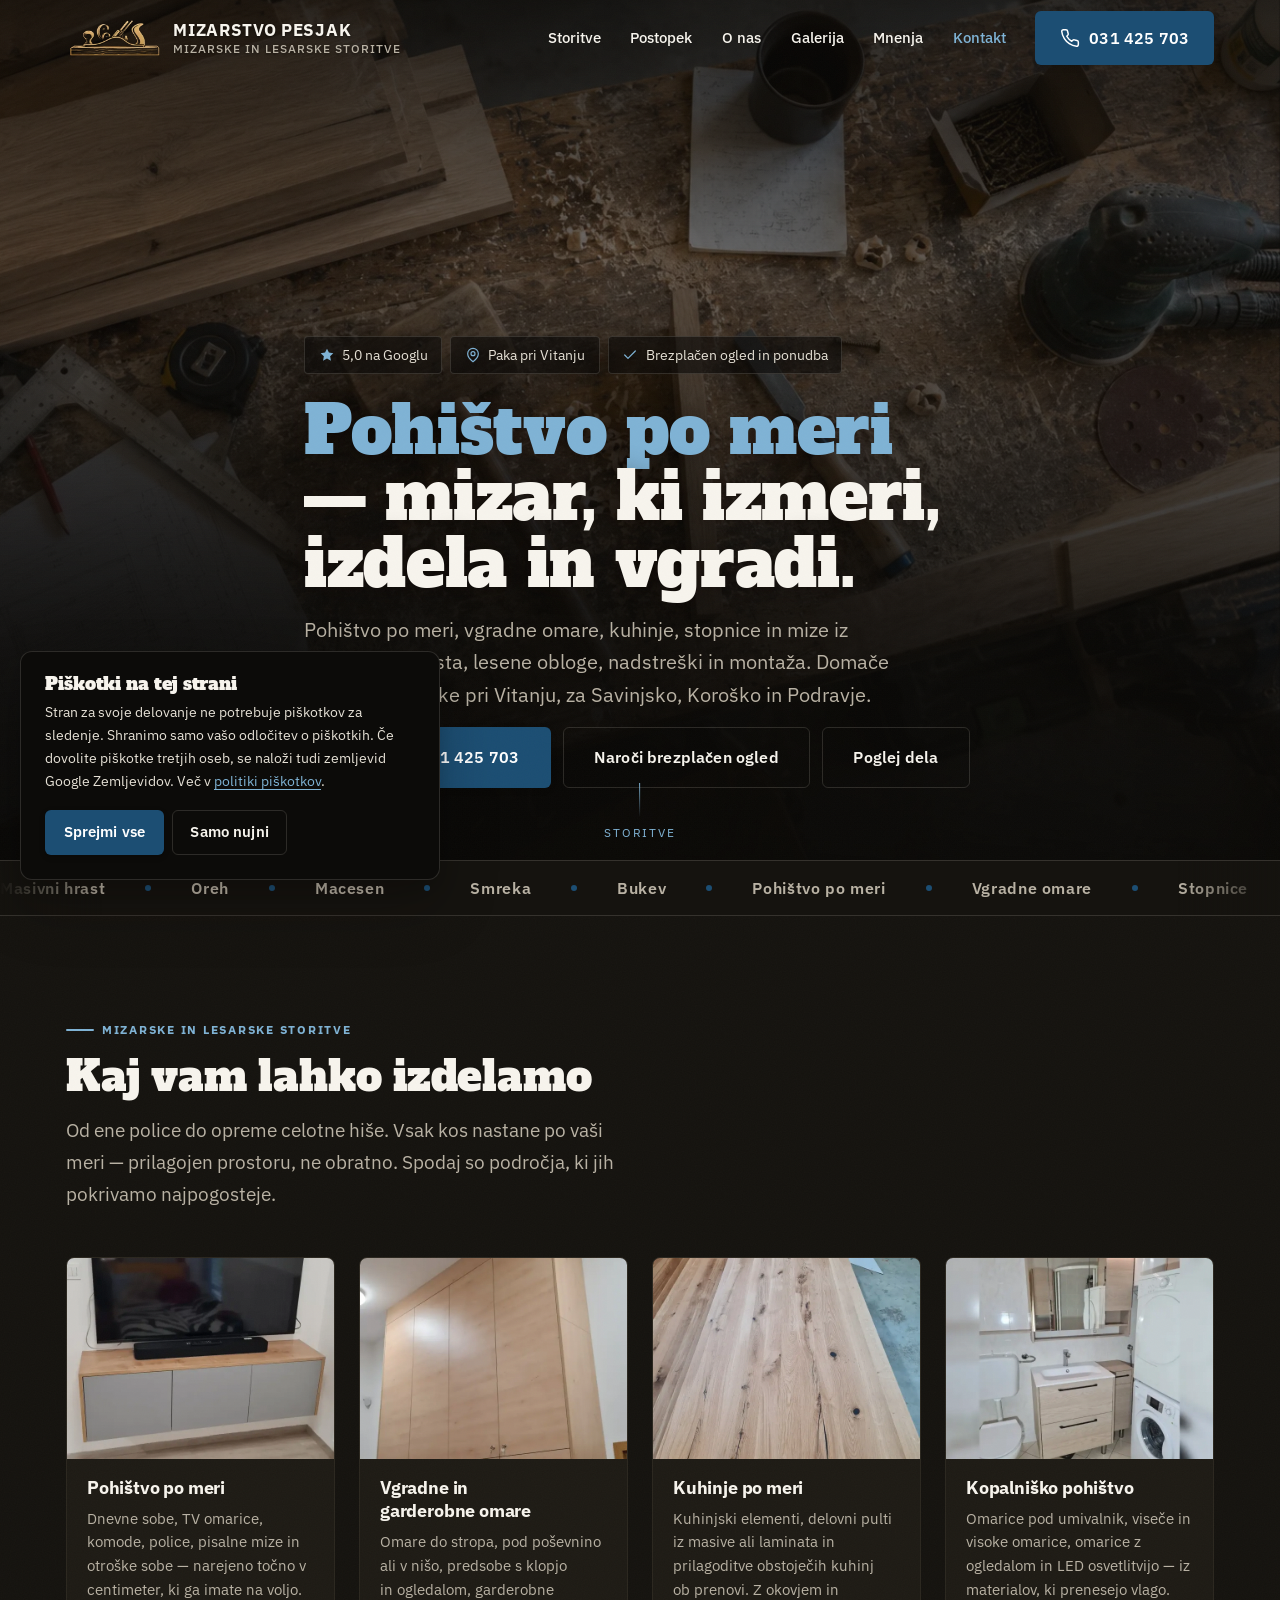
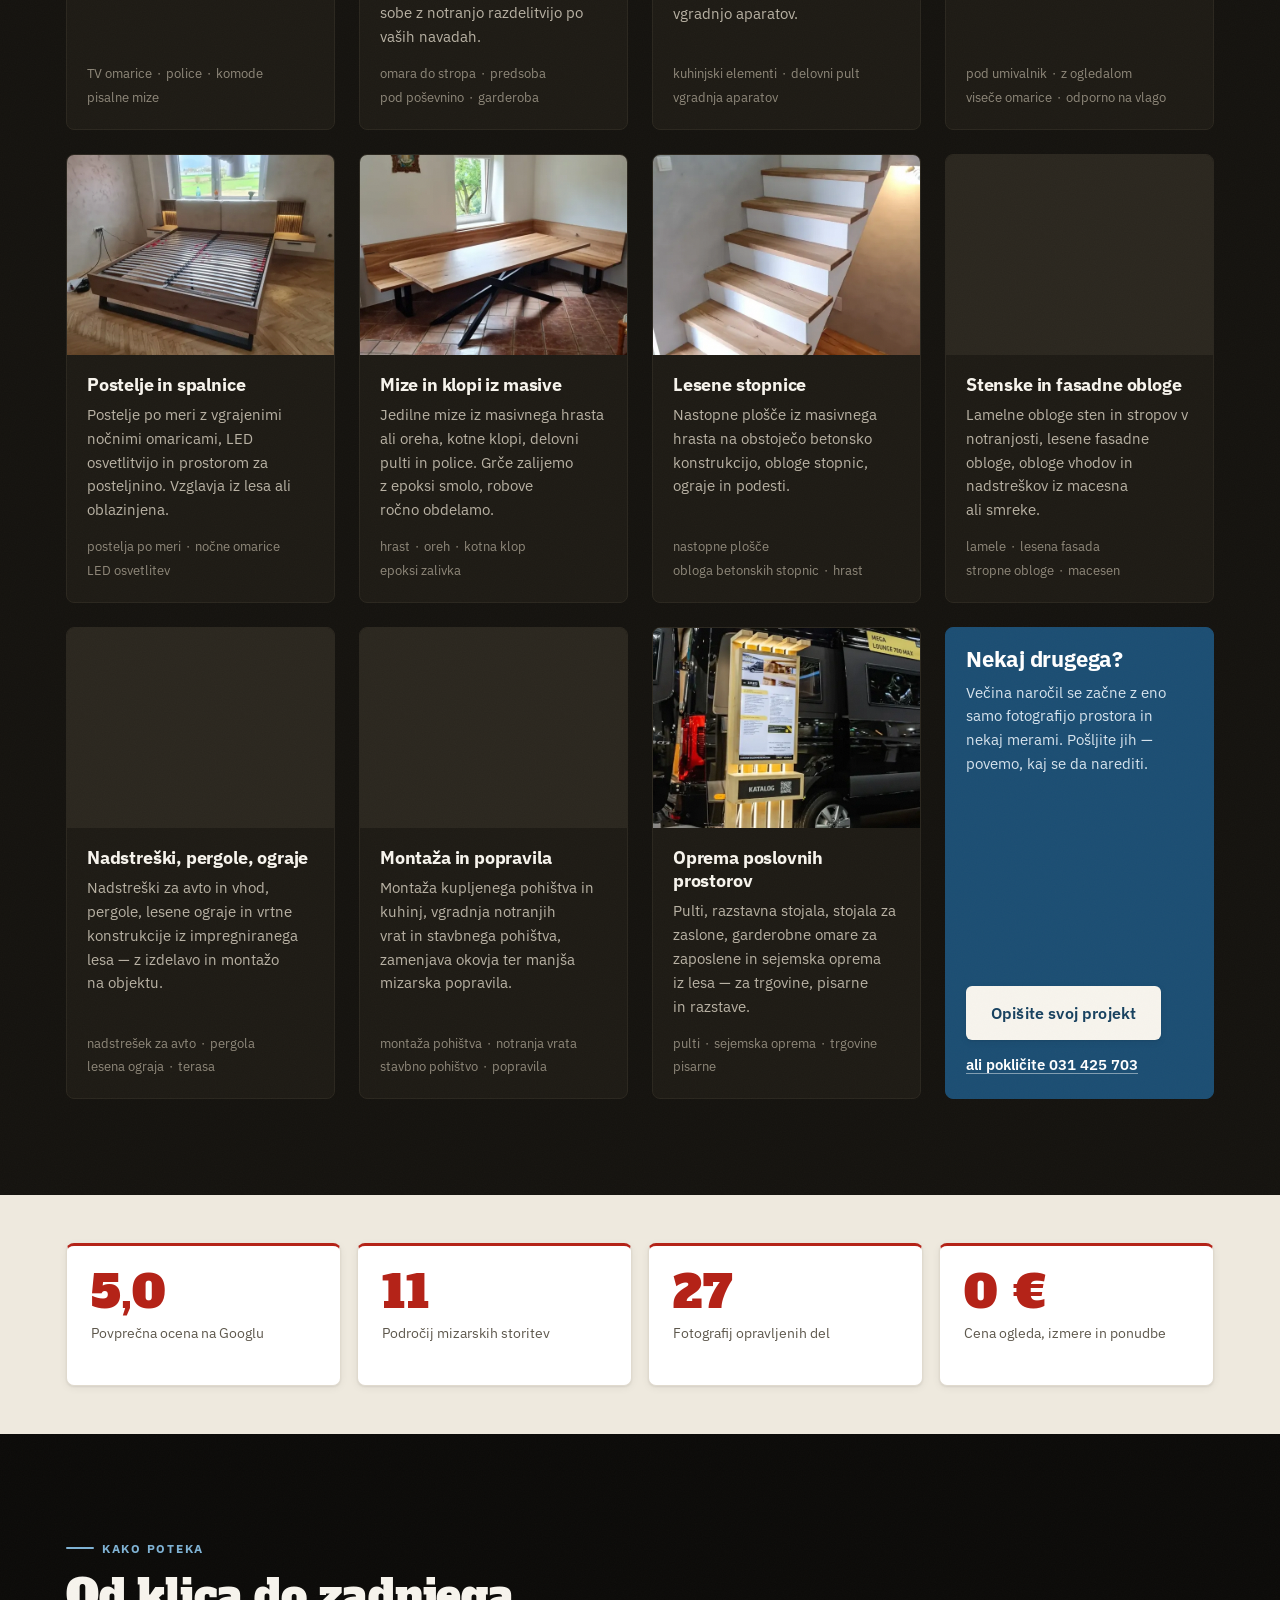
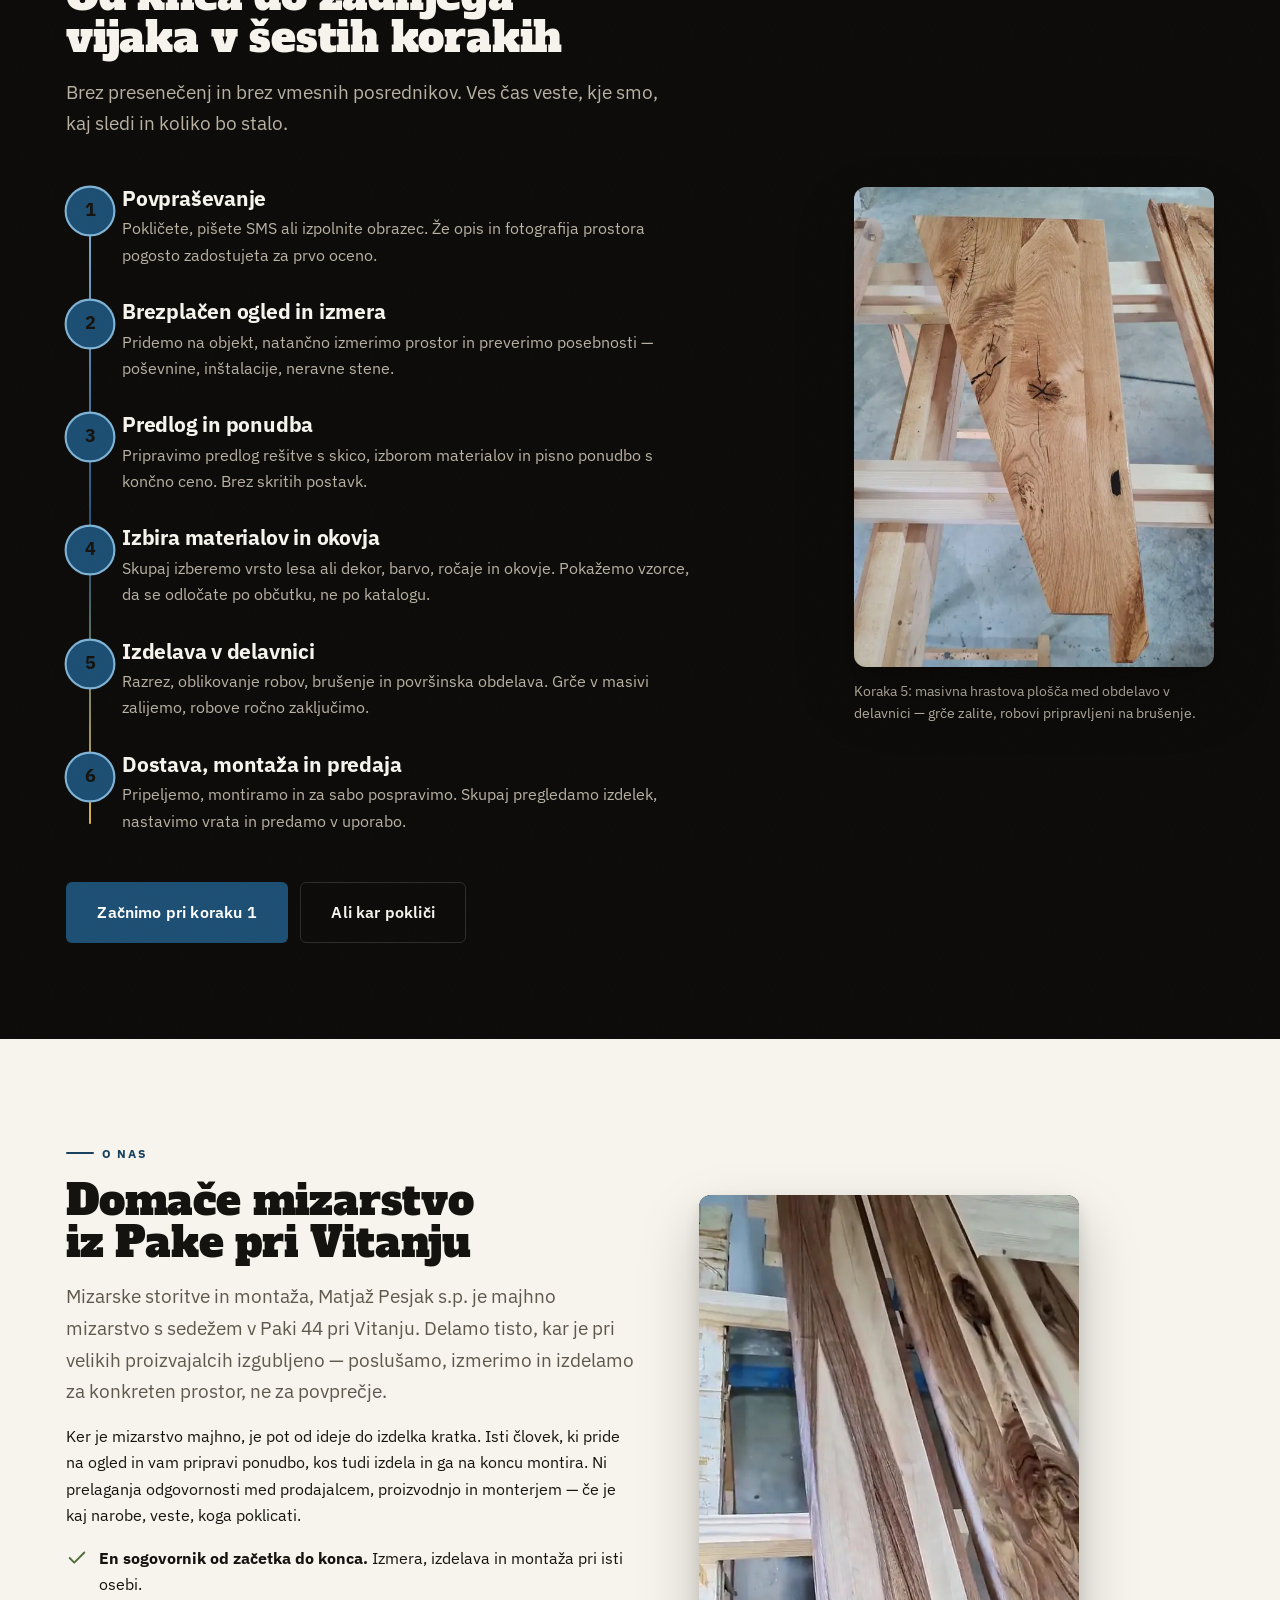
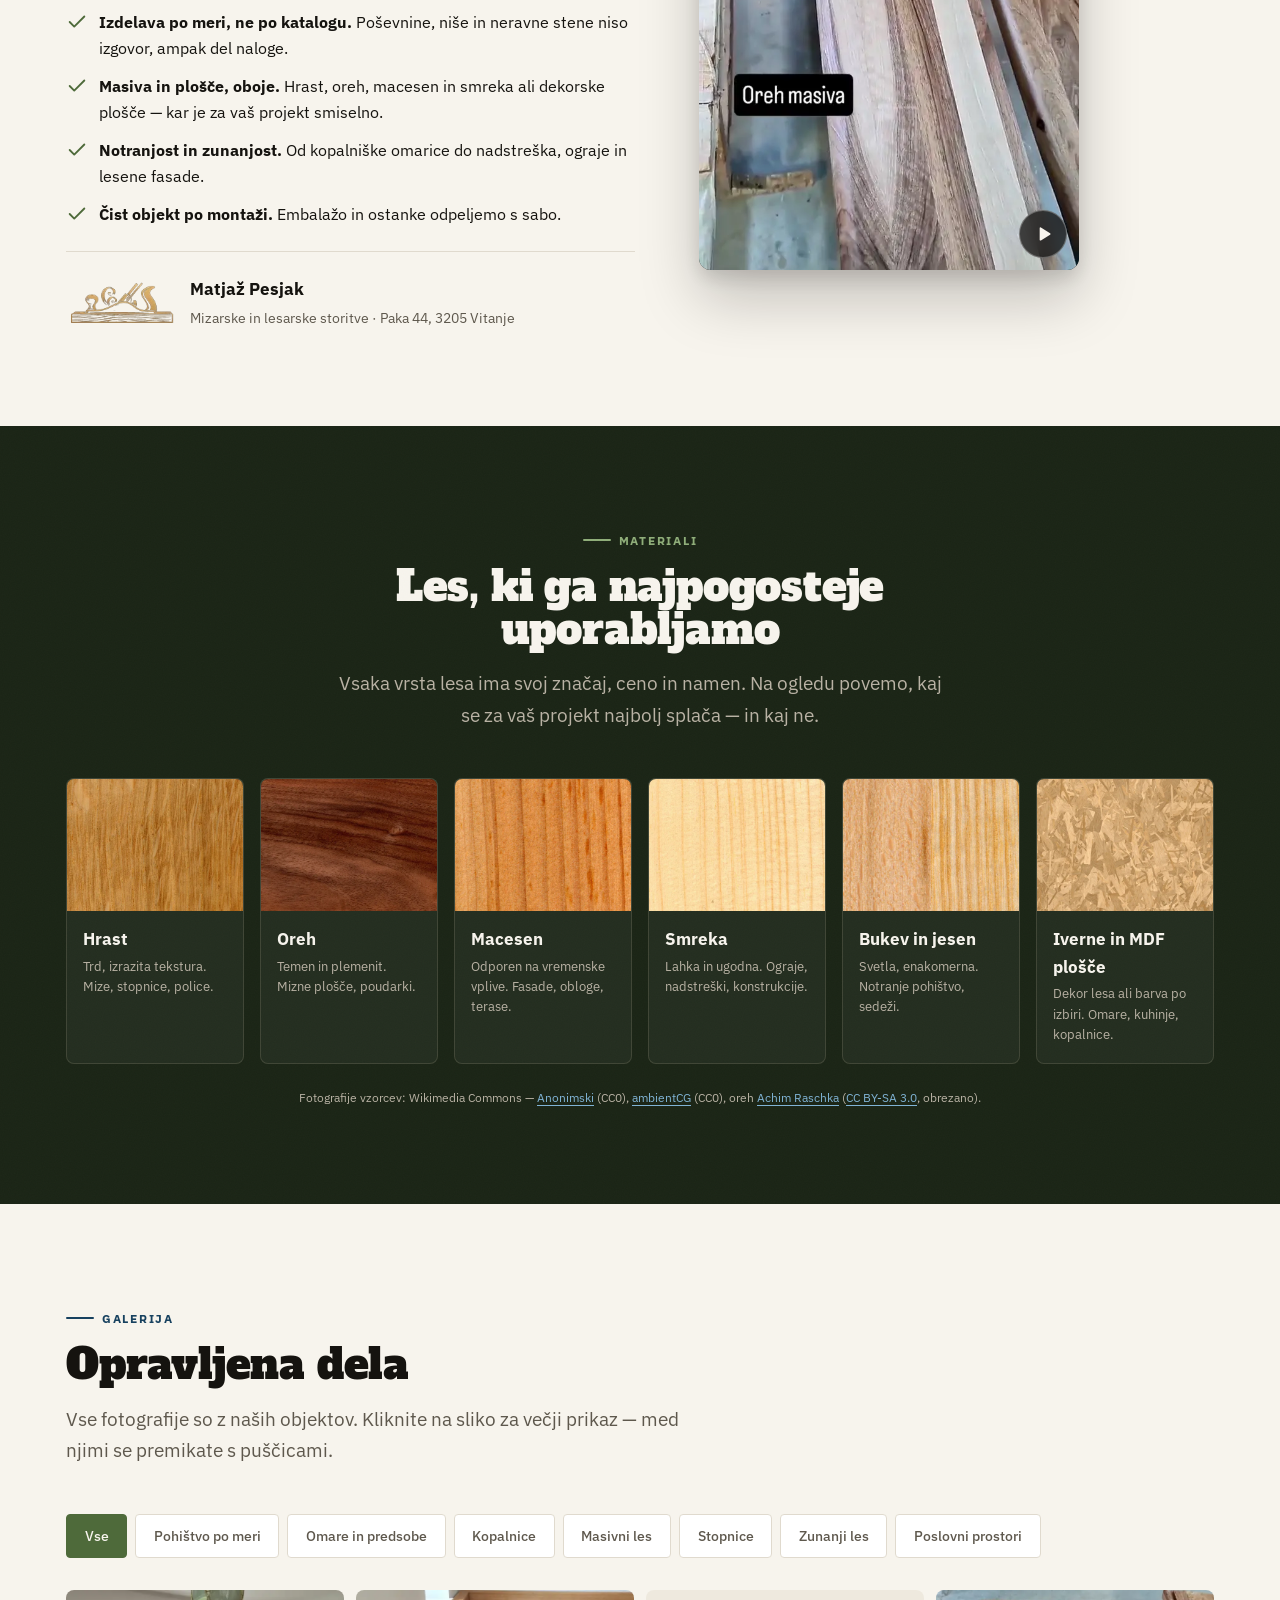
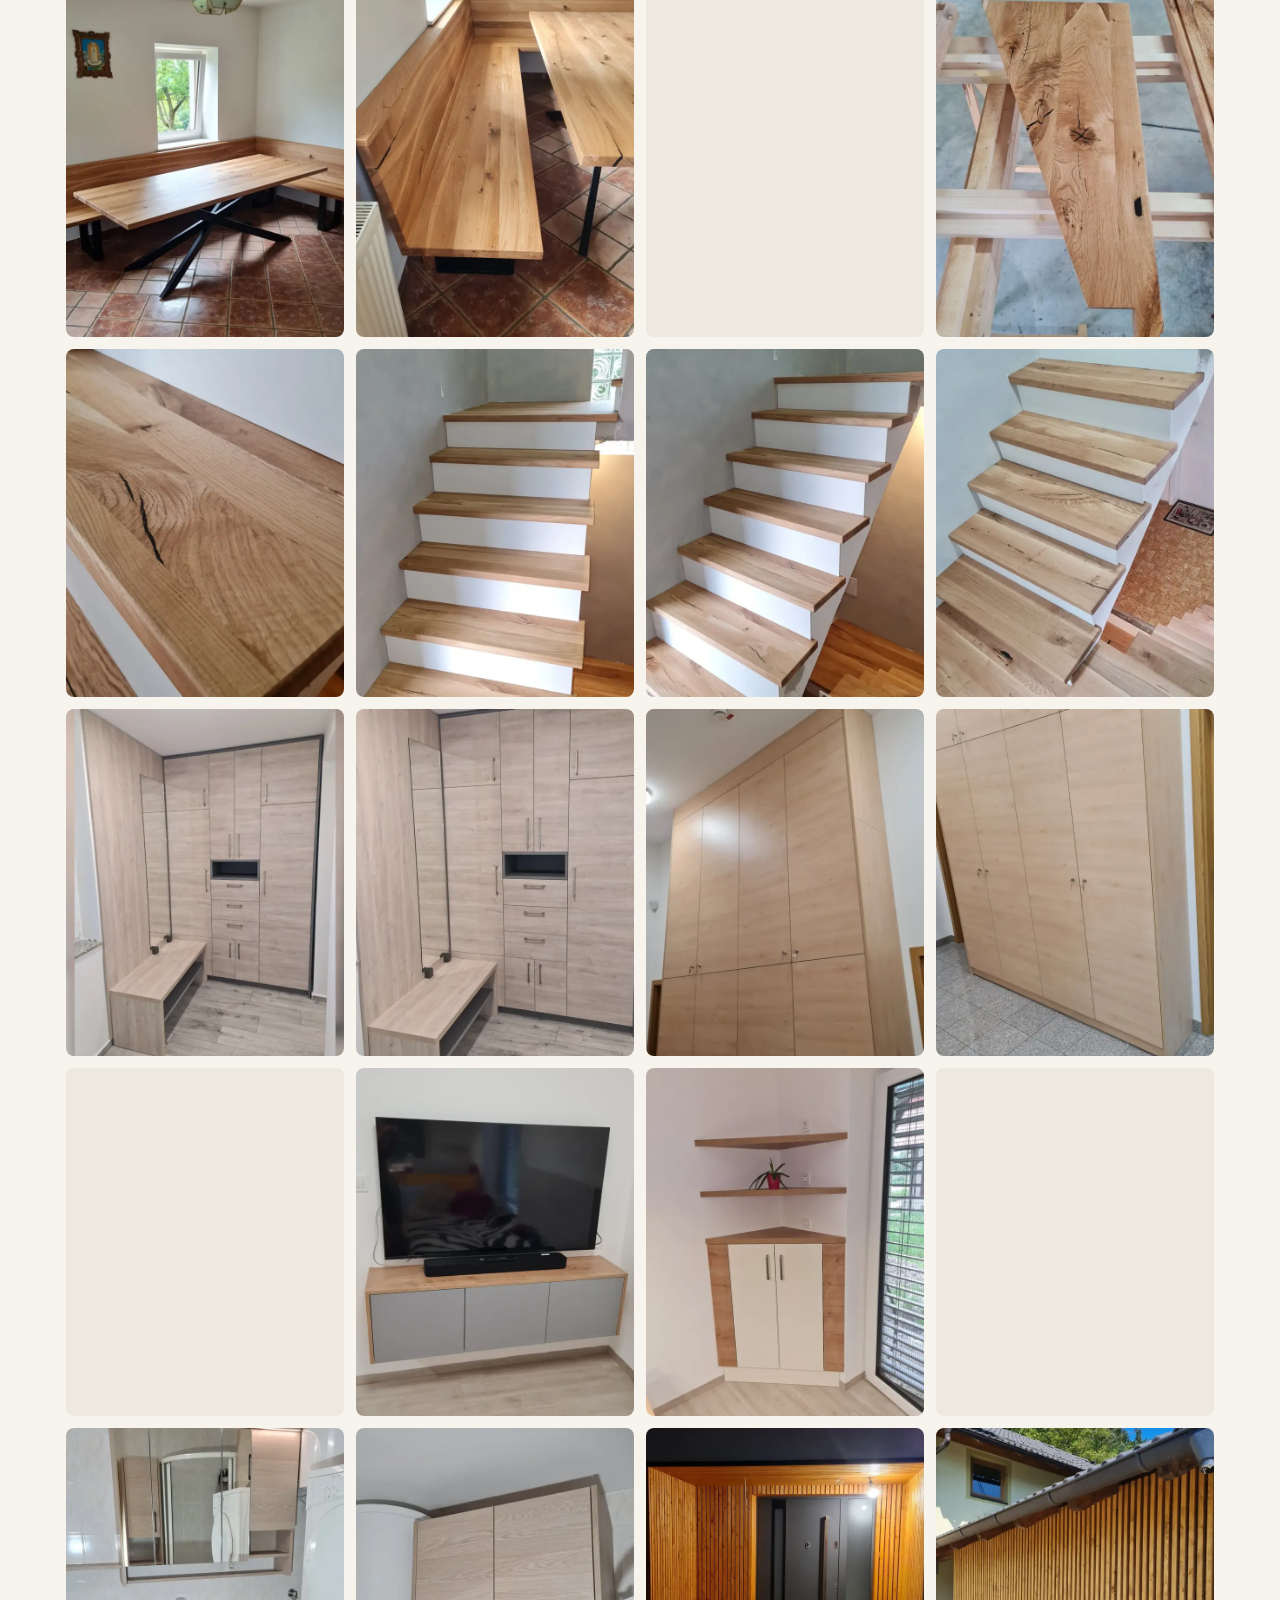
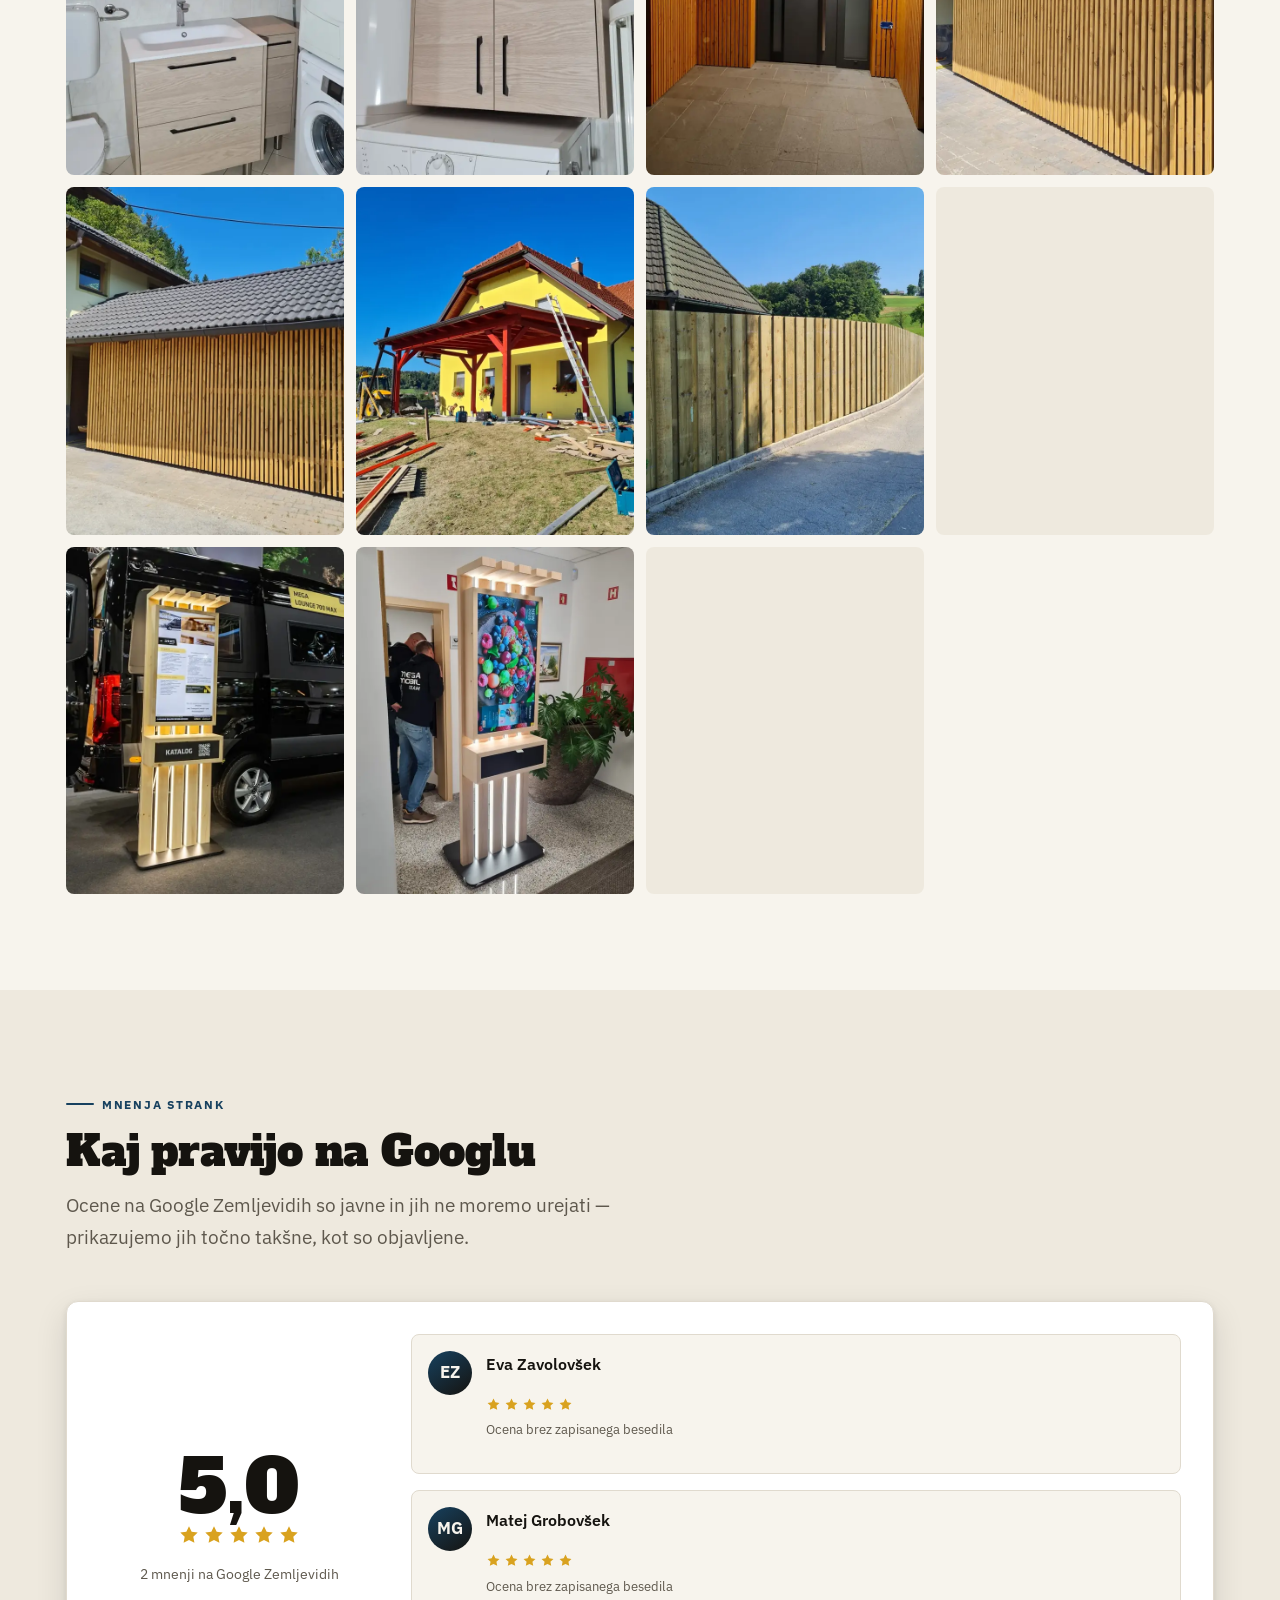
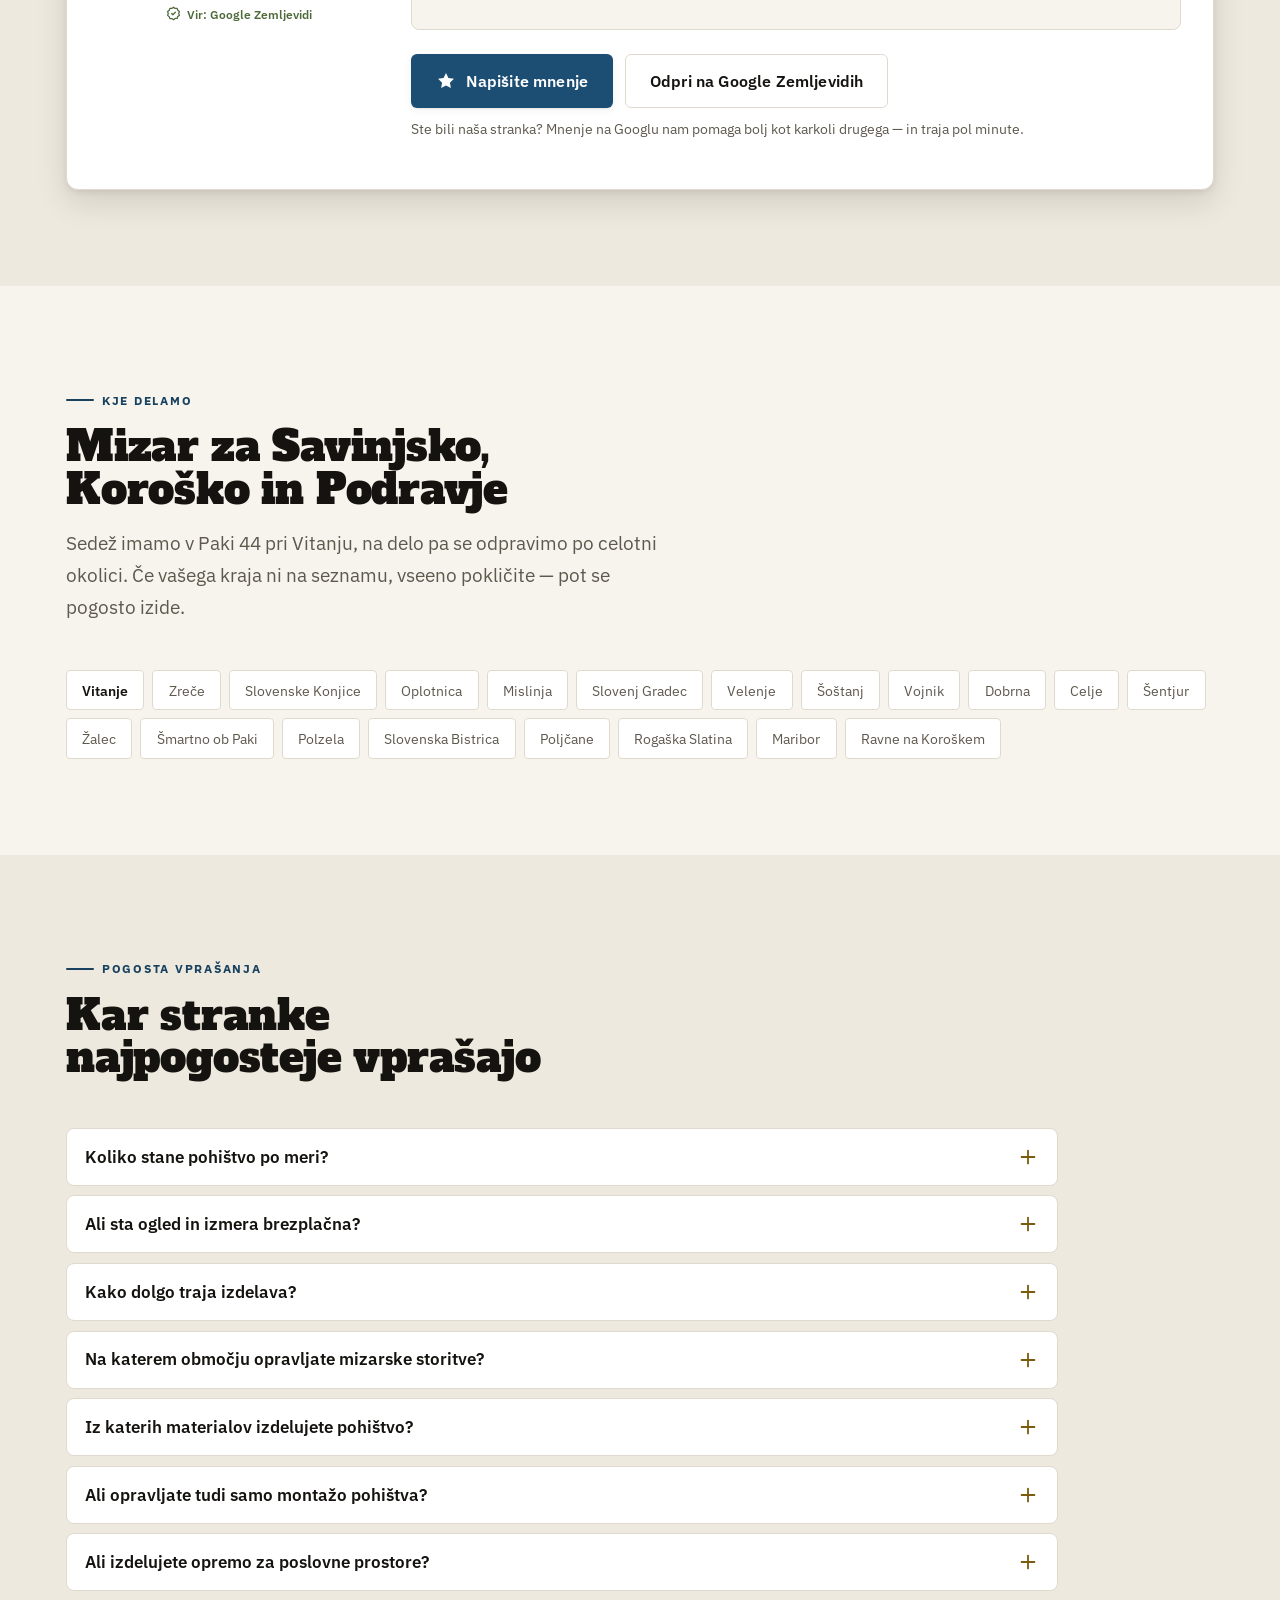
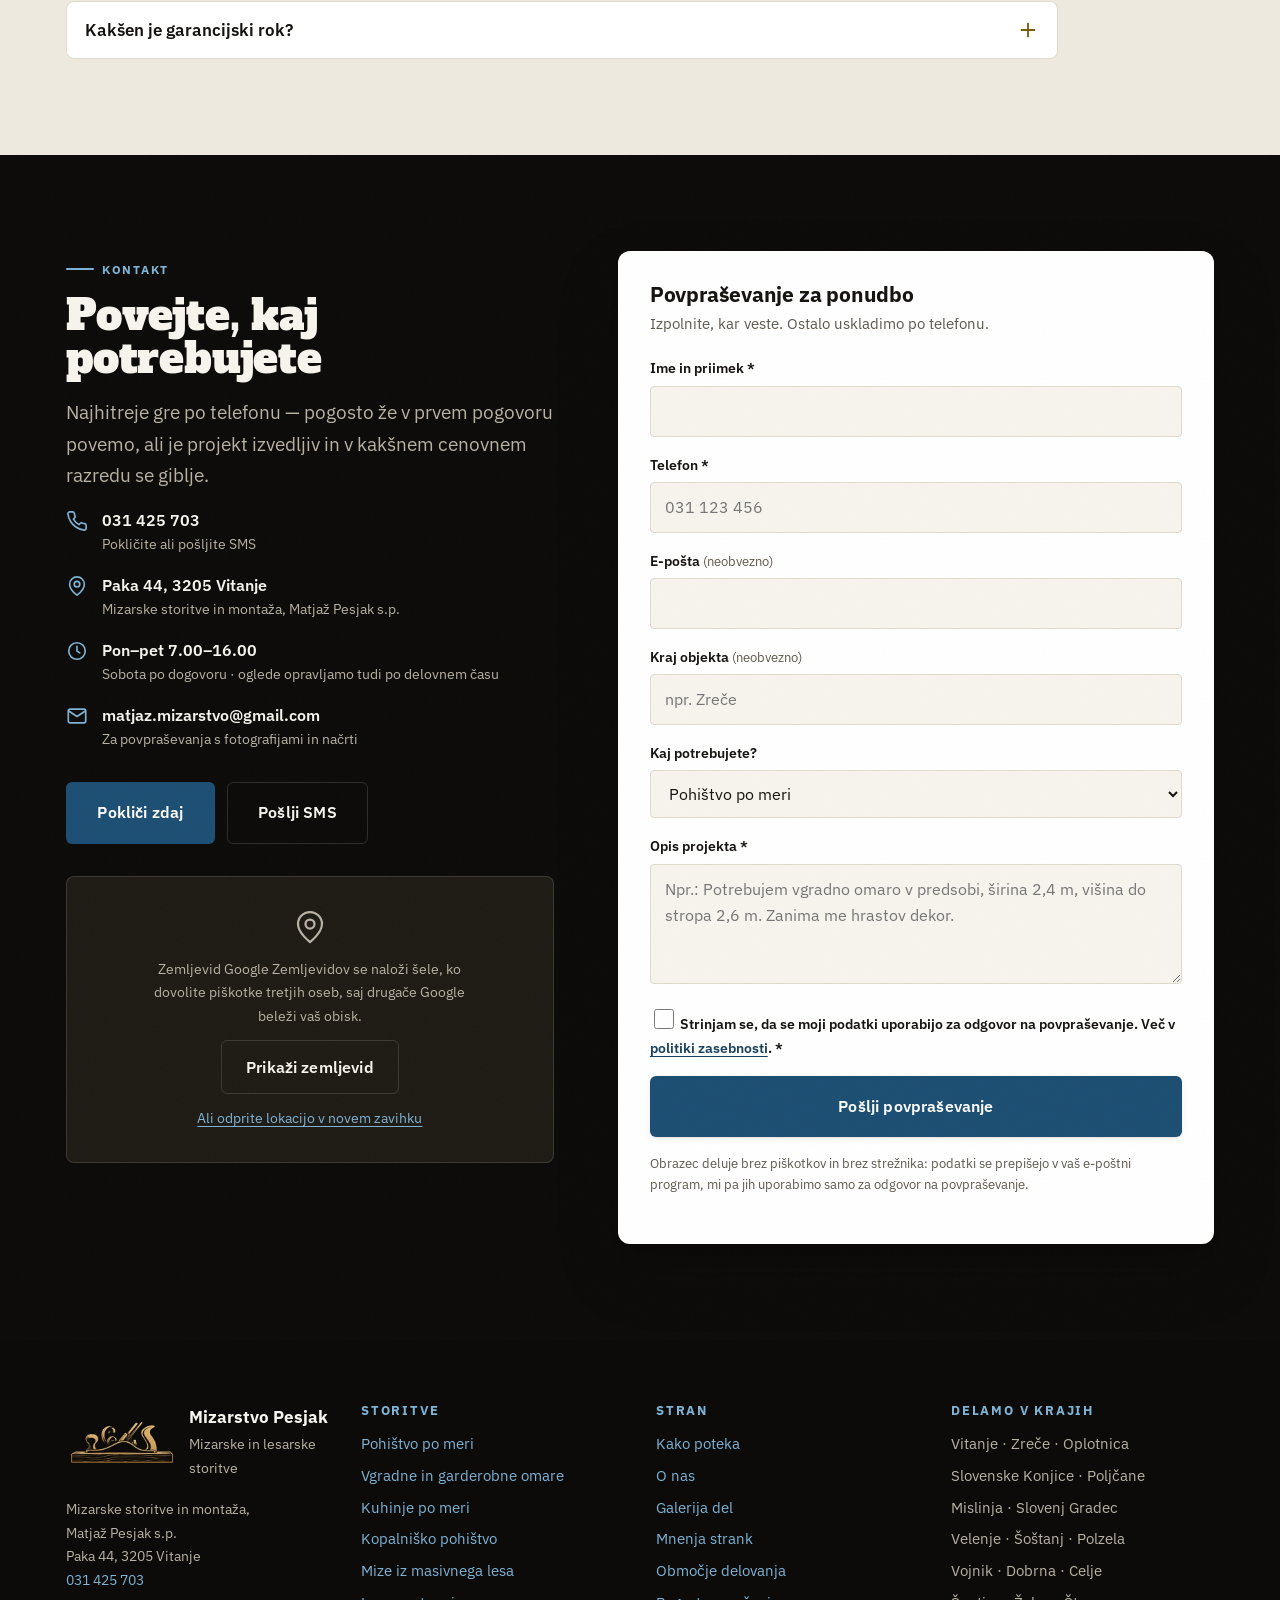
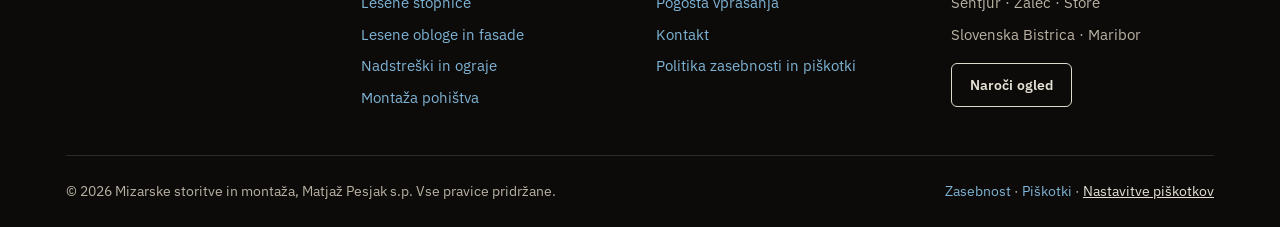
==== commit 94a4231d: "Števci: vse številke in zgornji robovi v rdeči Namesto štirih različnih barv (modra, zelena, medenin" ====
--- a/index.html
+++ b/index.html
@@ -463,19 +463,19 @@
   <div class="container">
     <h2 id="stevilke-naslov" class="sr-only">Mizarstvo Pesjak v številkah</h2>
     <div class="stats reveal stagger">
-      <div class="stat stat--blue">
+      <div class="stat">
         <div class="stat__num"><span data-count="5" data-decimals="1">0,0</span></div>
         <p class="stat__label">Povprečna ocena na Googlu</p>
       </div>
-      <div class="stat stat--sage">
+      <div class="stat">
         <div class="stat__num"><span data-count="11">0</span></div>
         <p class="stat__label">Področij mizarskih storitev</p>
       </div>
-      <div class="stat stat--brass">
+      <div class="stat">
         <div class="stat__num"><span data-count="27">0</span></div>
         <p class="stat__label">Fotografij opravljenih del</p>
       </div>
-      <div class="stat stat--clay">
+      <div class="stat">
         <div class="stat__num"><span data-count="0">0</span><span>&nbsp;€</span></div>
         <p class="stat__label">Cena ogleda, izmere in ponudbe</p>
       </div>
--- a/assets/styles.css
+++ b/assets/styles.css
@@ -45,6 +45,8 @@
   --clay-ink:  #9C4A2F;
   --clay-hi:   #E08A6B;
   --clay-bg:   #F8E8E2;
+
+  --red:       #B42318;   /* številke v števcih (6,6:1 na beli) */
 
   /* --- Tipografija ------------------------------------------------------- */
   /* Alfa Slab One: težek plošcati serif – deluje kot vžgan pečat v les.
@@ -766,14 +768,9 @@
 }
 .stat__label { font-size: 0.88rem; color: var(--muted); margin-top: 0.4rem; }
 
-/* Vsaka številka v svoji barvi – enako kot kartice storitev */
-.stat--sage .stat__num { color: var(--sage-ink); }
-.stat--brass   .stat__num { color: var(--brass-ink); }
-.stat--clay  .stat__num { color: var(--clay-ink); }
-.stat--sage { border-top: 3px solid var(--sage); }
-.stat--brass   { border-top: 3px solid var(--brass); }
-.stat--clay  { border-top: 3px solid var(--clay); }
-.stat--blue  { border-top: 3px solid var(--blue); }
+/* Vse številke v isti rdeči (6,6:1 na beli) */
+.stat { border-top: 3px solid var(--red); }
+.stat .stat__num { color: var(--red); }
 
 /* ---------- 11. Storitve ------------------------------------------------- */
 /* 11 storitev + kartica s pozivom = 12, kar se razdeli brez luknje
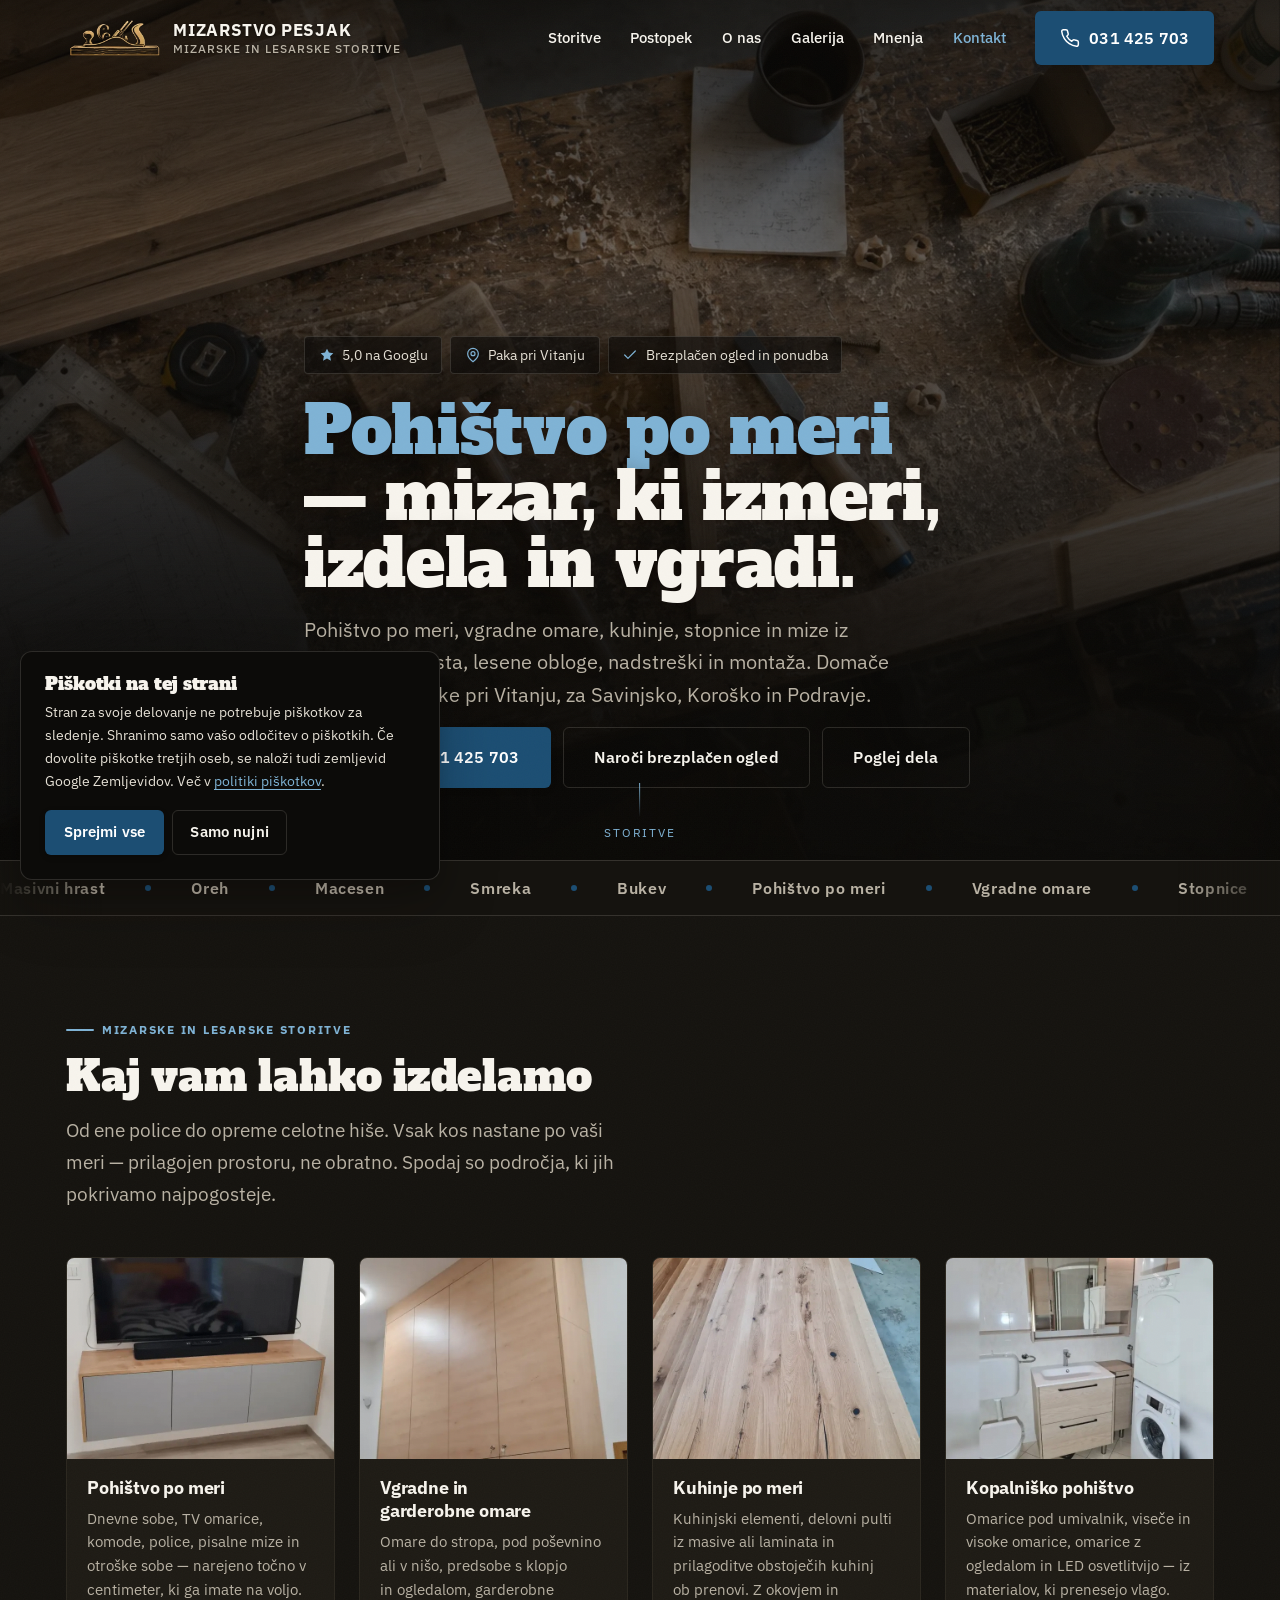
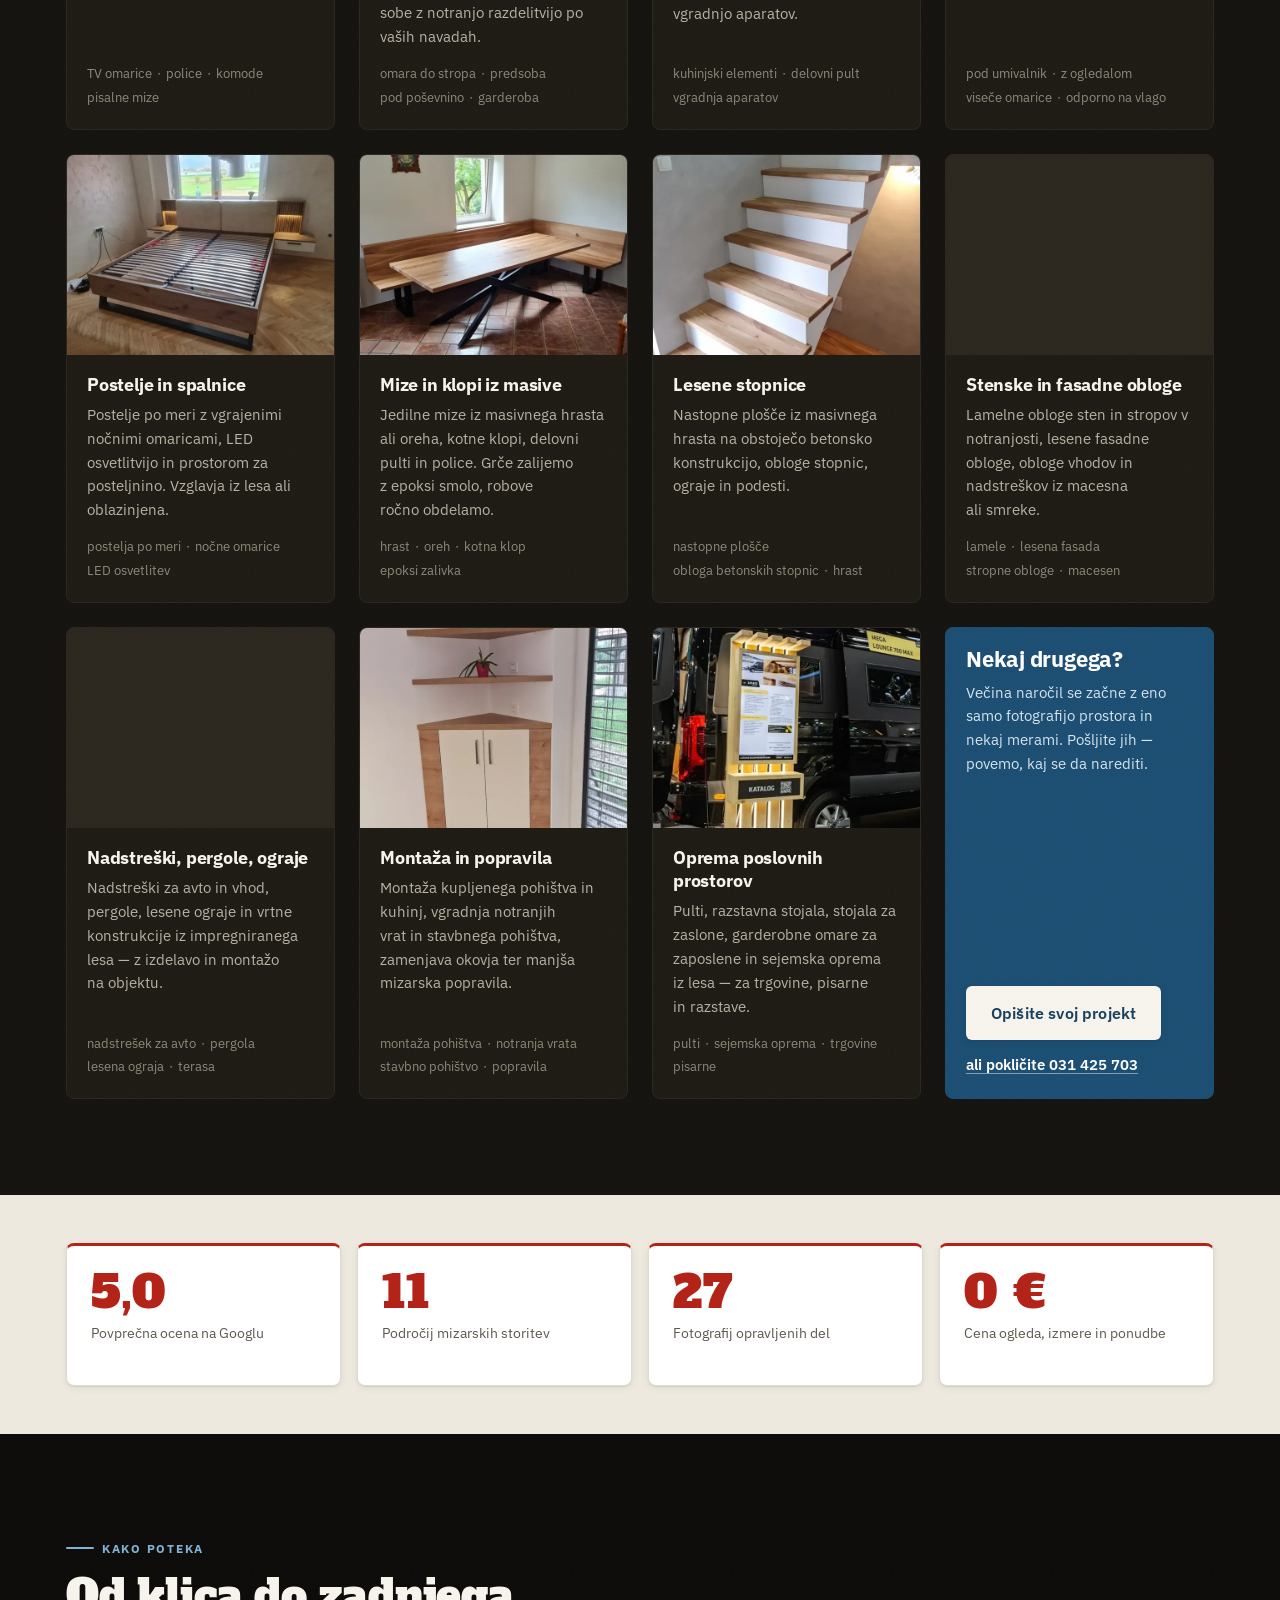
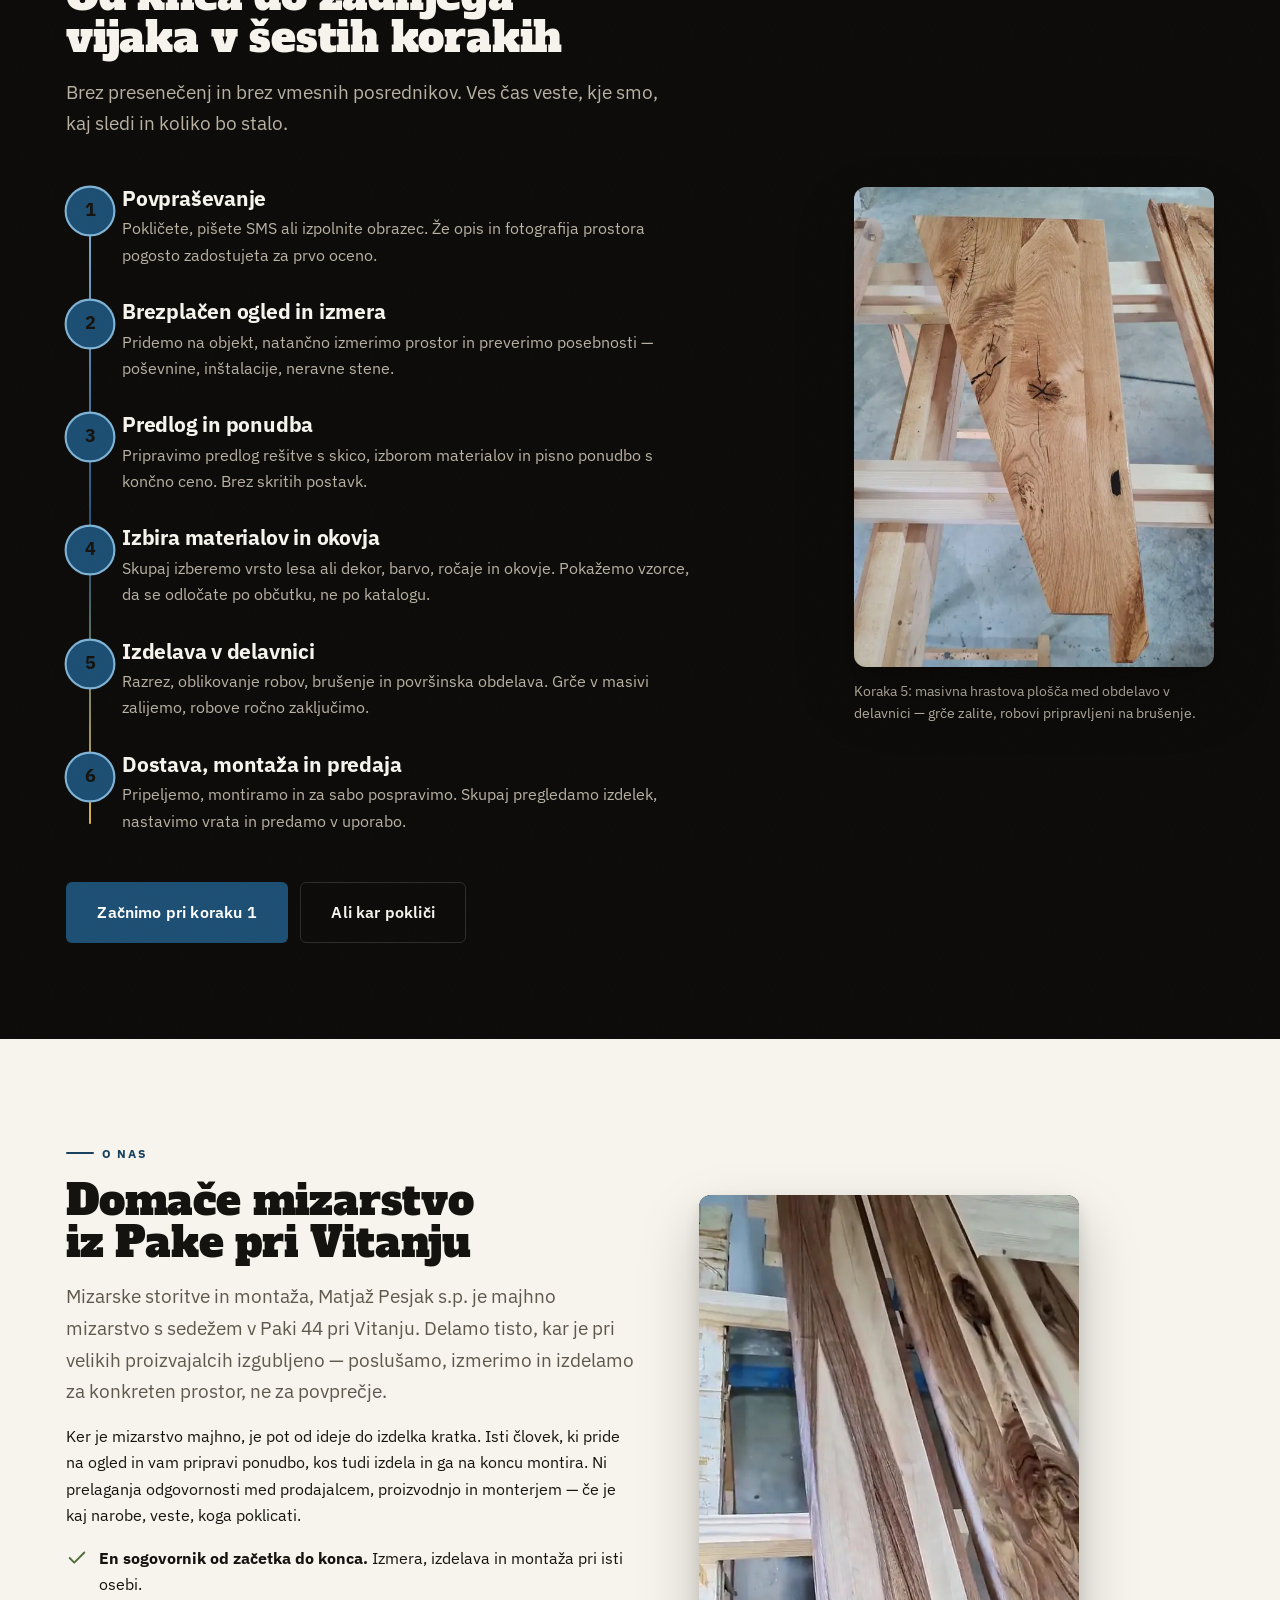
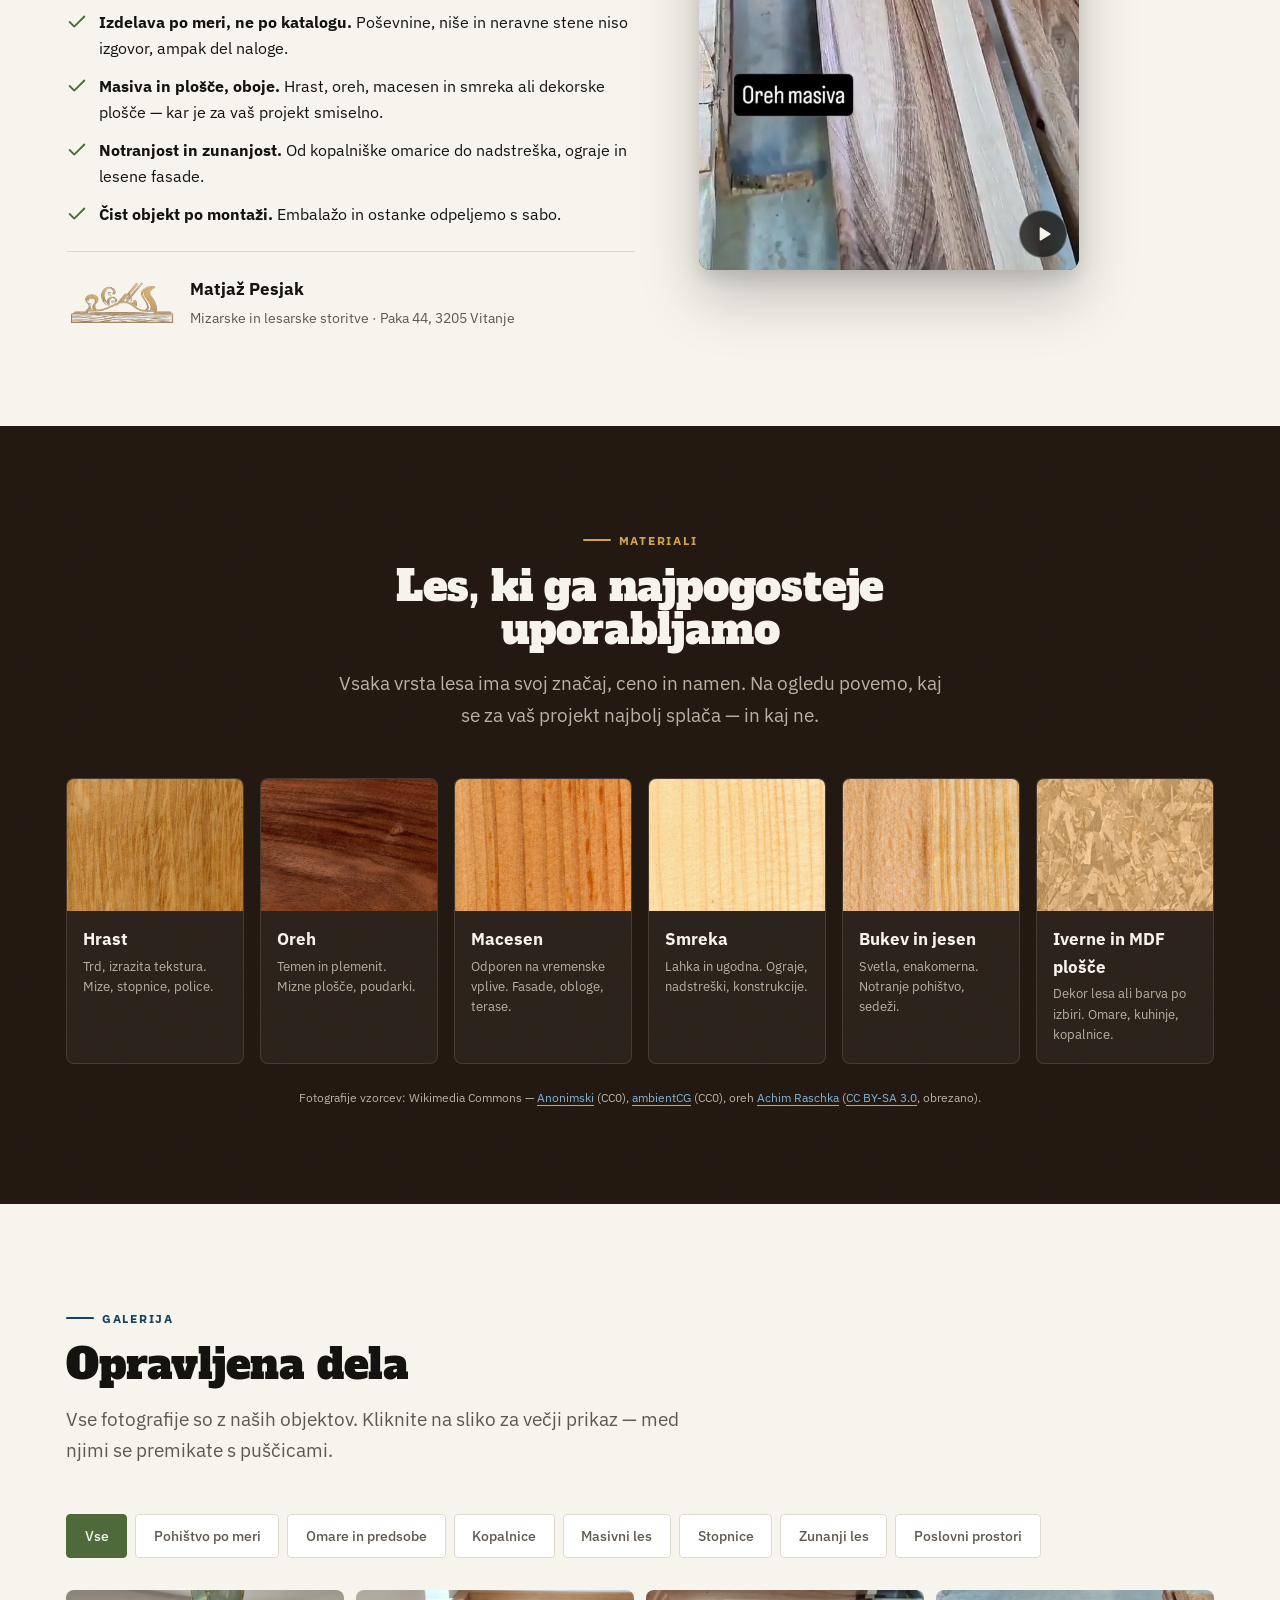
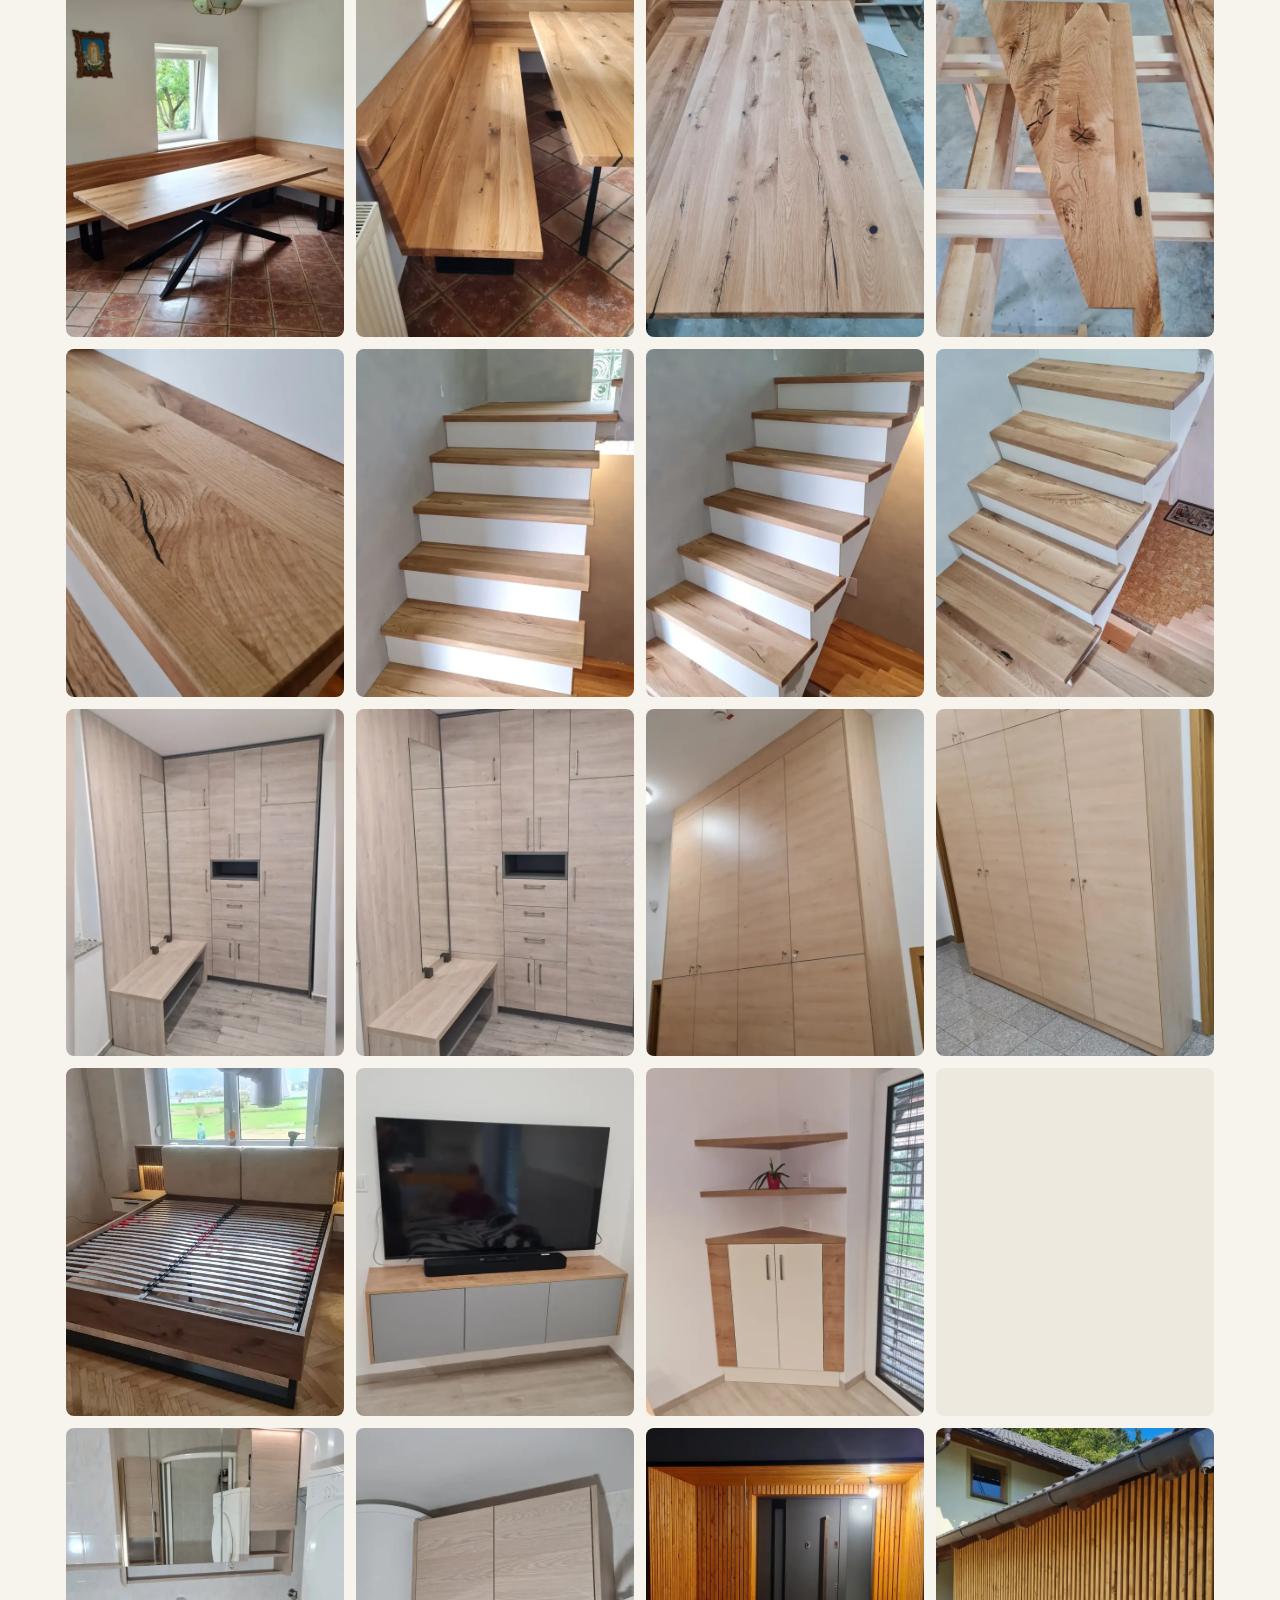
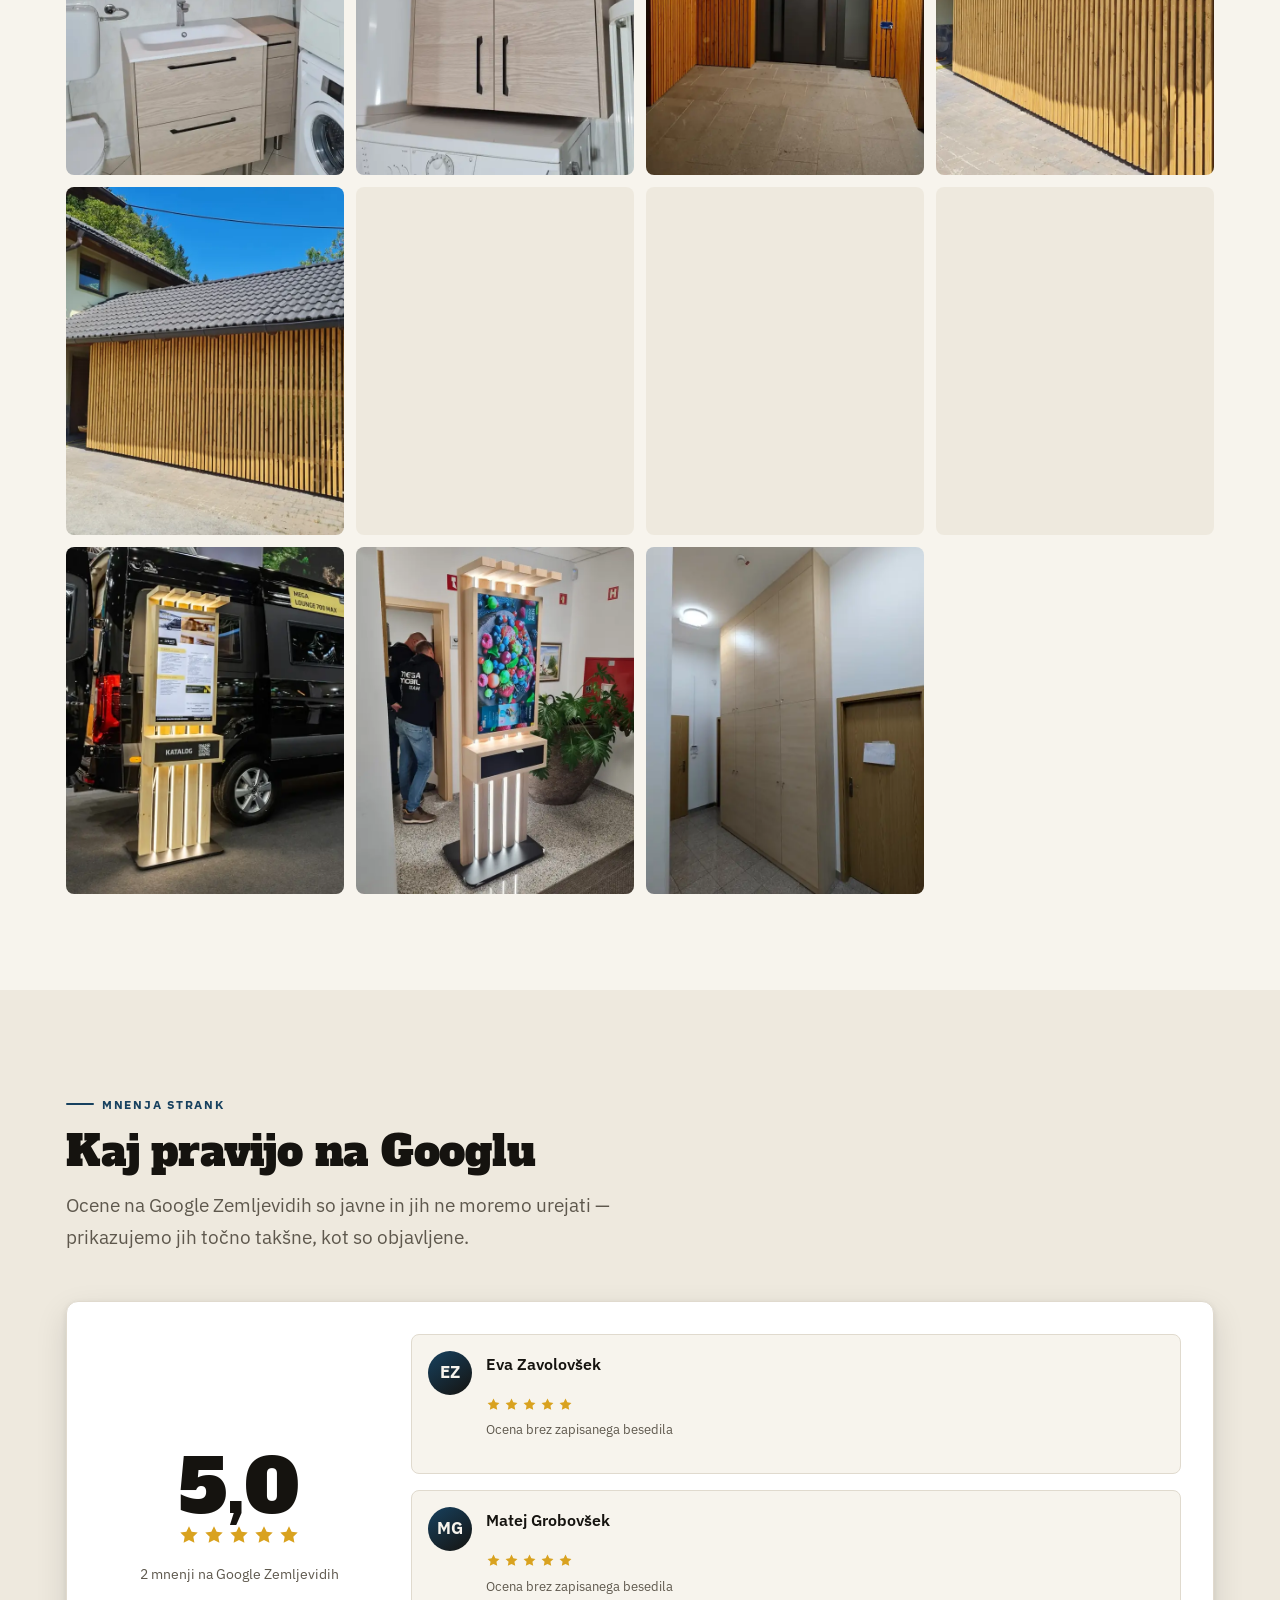
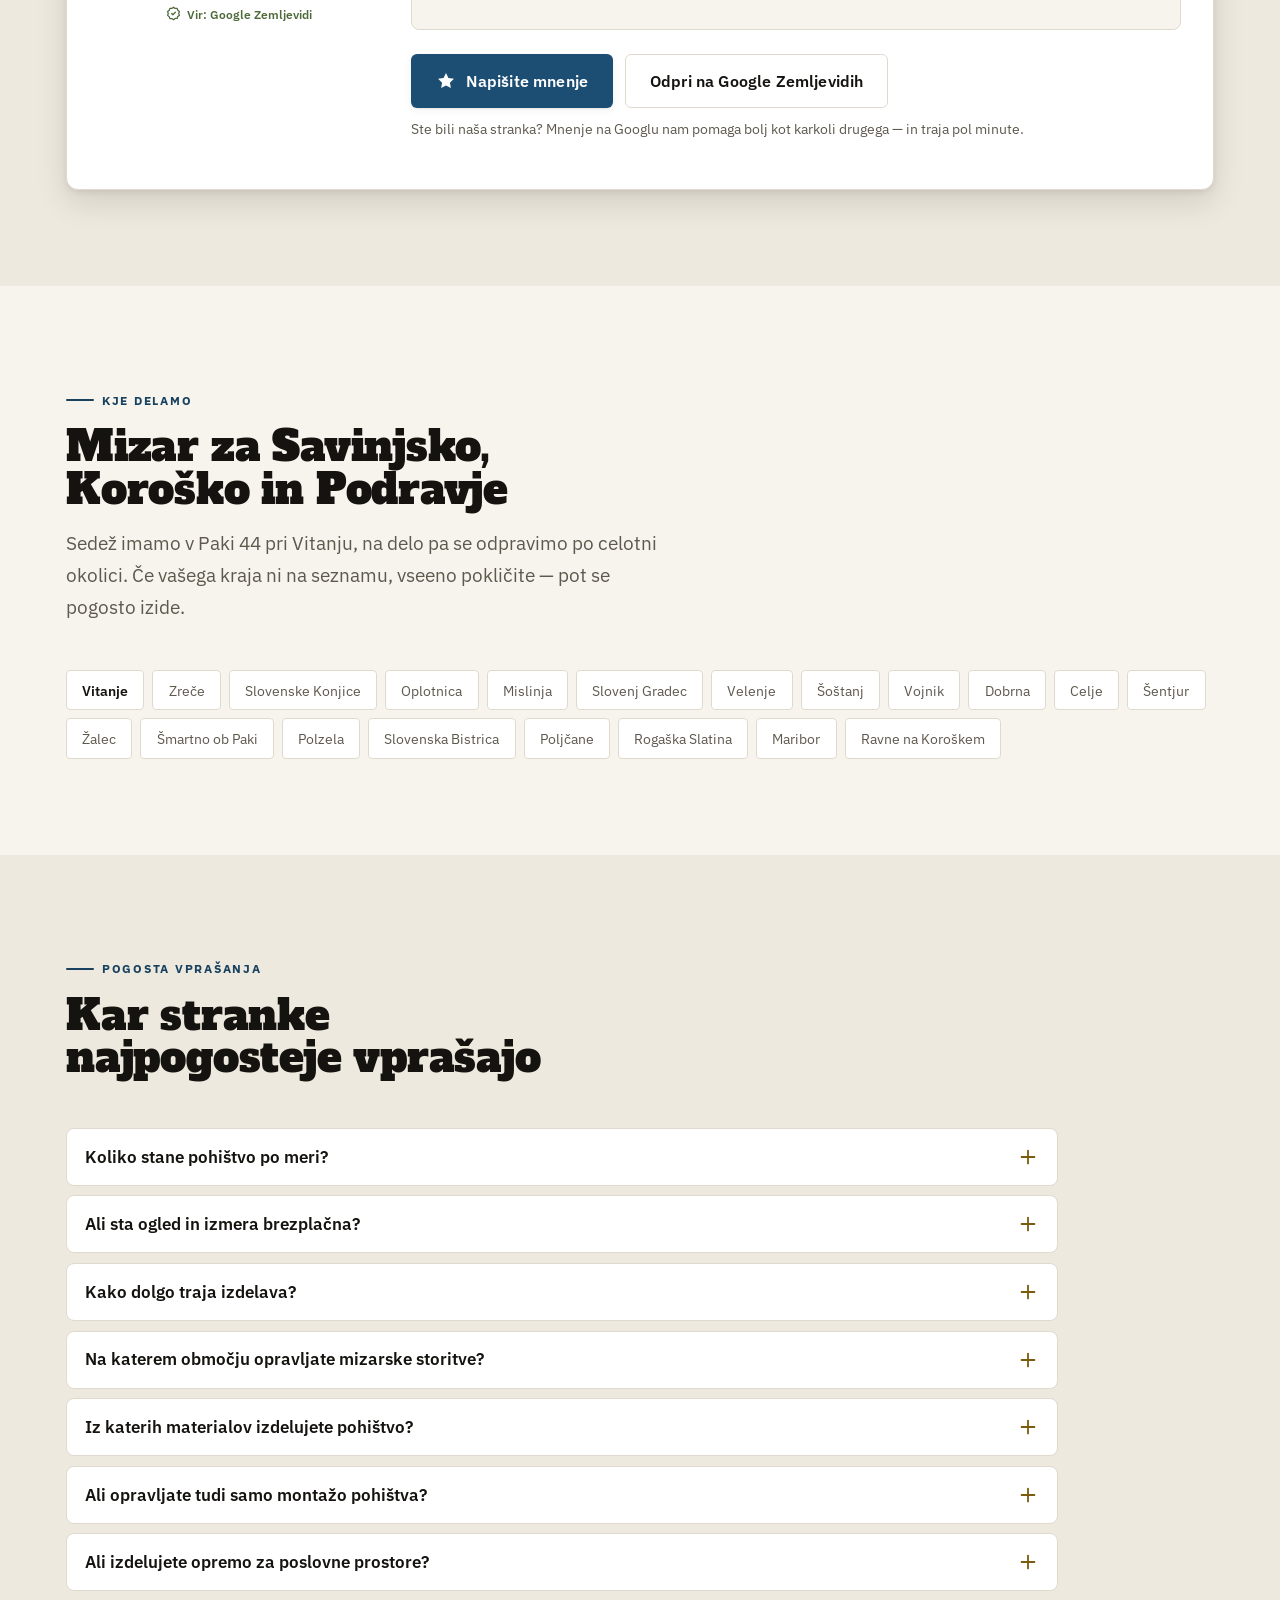
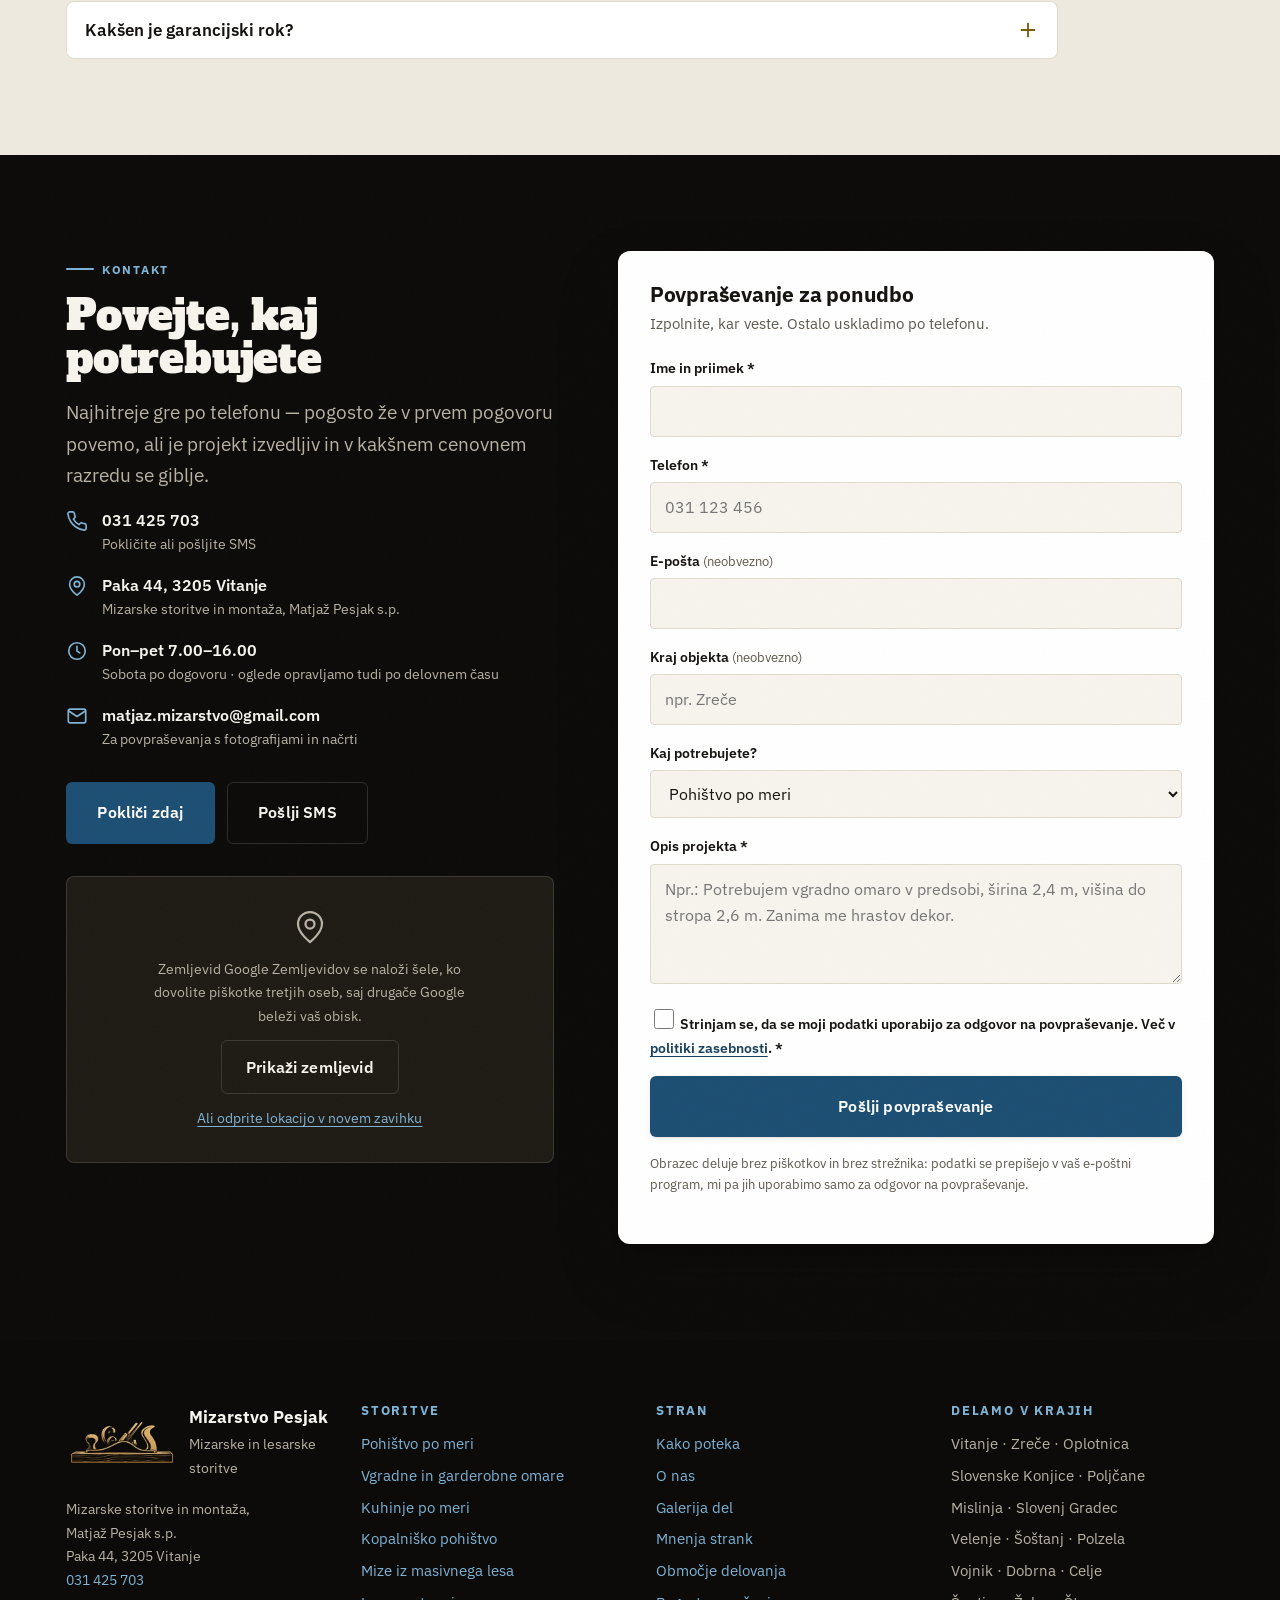
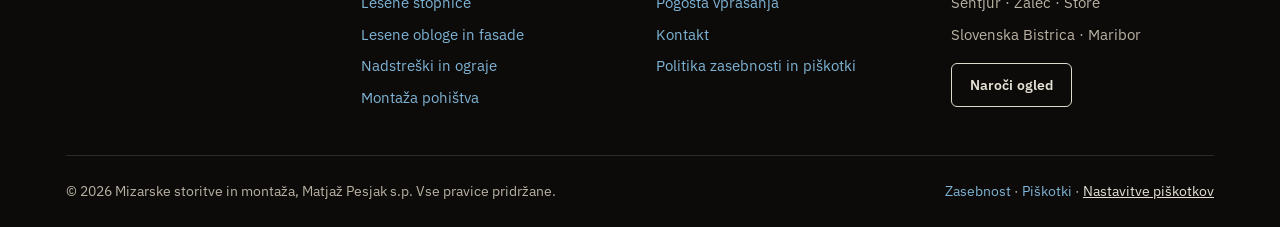
==== commit b5ef3c25: "Materiali: ozadje v temnem orehu namesto gozdno zelene .section--sage preimenovana v .section--walnu" ====
--- a/index.html
+++ b/index.html
@@ -638,7 +638,7 @@
 <!-- =====================================================================
      MATERIALI
      ===================================================================== -->
-<section class="section section--sage grain" id="materiali" aria-labelledby="materiali-naslov">
+<section class="section section--walnut grain" id="materiali" aria-labelledby="materiali-naslov">
   <div class="container">
     <div class="section-head section-head--center reveal">
       <p class="eyebrow eyebrow--center">Materiali</p>
--- a/assets/styles.css
+++ b/assets/styles.css
@@ -34,7 +34,6 @@
   --sage-ink:   #4E6A3A;
   --sage-hi:    #8FAE79;
   --sage-bg:    #E9F0E2;
-  --sage-deep:  #1A2415;   /* ozadje temno zelene sekcije */
 
   --brass:      #7A5C0C;   /* medenina – okovje */
   --brass-ink:  #7A5C0C;
@@ -45,6 +44,8 @@
   --clay-ink:  #9C4A2F;
   --clay-hi:   #E08A6B;
   --clay-bg:   #F8E8E2;
+
+  --walnut-deep: #211710; /* ozadje sekcije Materiali (temni oreh) */
 
   --red:       #B42318;   /* številke v števcih (6,6:1 na beli) */
 
@@ -118,13 +119,13 @@
 .on-dark a:not(.btn),
 .section--dark a:not(.btn),
 .section--ink a:not(.btn),
-.section--sage a:not(.btn),
+.section--walnut a:not(.btn),
 .footer a:not(.btn) { color: var(--blue-hi); }
 
 .on-dark a:not(.btn):hover,
 .section--dark a:not(.btn):hover,
 .section--ink a:not(.btn):hover,
-.section--sage a:not(.btn):hover,
+.section--walnut a:not(.btn):hover,
 .footer a:not(.btn):hover { color: var(--paper); }
 
 /* Viden fokus na vsakem elementu, s katerim se da upravljati */
@@ -136,10 +137,10 @@
 .on-dark :focus-visible,
 .section--ink :focus-visible,
 .section--dark :focus-visible,
-.section--sage :focus-visible,
+.section--walnut :focus-visible,
 .footer :focus-visible,
 .drawer :focus-visible { outline-color: var(--blue-hi); }
-.section--sage :focus-visible { outline-color: var(--sage-hi); }
+.section--walnut :focus-visible { outline-color: var(--logo); }
 
 ::selection { background: var(--blue); color: var(--white); }
 
@@ -179,7 +180,7 @@
 .on-dark .lead,
 .section--ink .lead,
 .section--dark .lead,
-.section--sage .lead,
+.section--walnut .lead,
 .footer .lead,
 .drawer .lead { color: var(--muted-dark); }
 
@@ -197,7 +198,7 @@
 .on-dark .eyebrow,
 .section--ink .eyebrow,
 .section--dark .eyebrow,
-.section--sage .eyebrow,
+.section--walnut .eyebrow,
 .footer .eyebrow,
 .drawer .eyebrow { color: var(--blue-hi); }
 .eyebrow::before {
@@ -246,13 +247,13 @@
   .section--ink .card:hover { border-color: rgba(230, 225, 214, 0.32); box-shadow: none; }
 }
 
-/* Temna sekcija v gozdni zeleni – prekine zaporedje črnih ploskev */
-.section--sage {
-  background: var(--sage-deep);
+/* Temna sekcija v barvi temnega oreha – med dvema svetlima razdelkoma */
+.section--walnut {
+  background: var(--walnut-deep);
   color: var(--paper-dim);
 }
-.section--sage h2, .section--sage h3 { color: var(--paper); }
-.section--sage .eyebrow { color: var(--sage-hi); }
+.section--walnut h2, .section--walnut h3 { color: var(--paper); }
+.section--walnut .eyebrow { color: var(--logo); }
 
 .section-head { max-width: 62ch; margin-bottom: var(--space-5); }
 .section-head--center { margin-inline: auto; text-align: center; }
@@ -272,7 +273,7 @@
 }
 .section--dark.grain::after,
 .section--ink.grain::after,
-.section--sage.grain::after { opacity: 0.05; }
+.section--walnut.grain::after { opacity: 0.05; }
 
 /* ---------- 5. Gumbi ---------------------------------------------------- */
 .btn {
@@ -1137,7 +1138,7 @@
               background-color 300ms var(--ease-out);
 }
 @media (hover: hover) and (pointer: fine) {
-  .material:hover { transform: translateY(-4px); border-color: var(--sage-hi); background: rgba(255, 255, 255, 0.08); }
+  .material:hover { transform: translateY(-4px); border-color: var(--logo); background: rgba(255, 255, 255, 0.08); }
 }
 /* Fotografija pravega vzorca lesa čez vso širino kartice */
 .material__img {
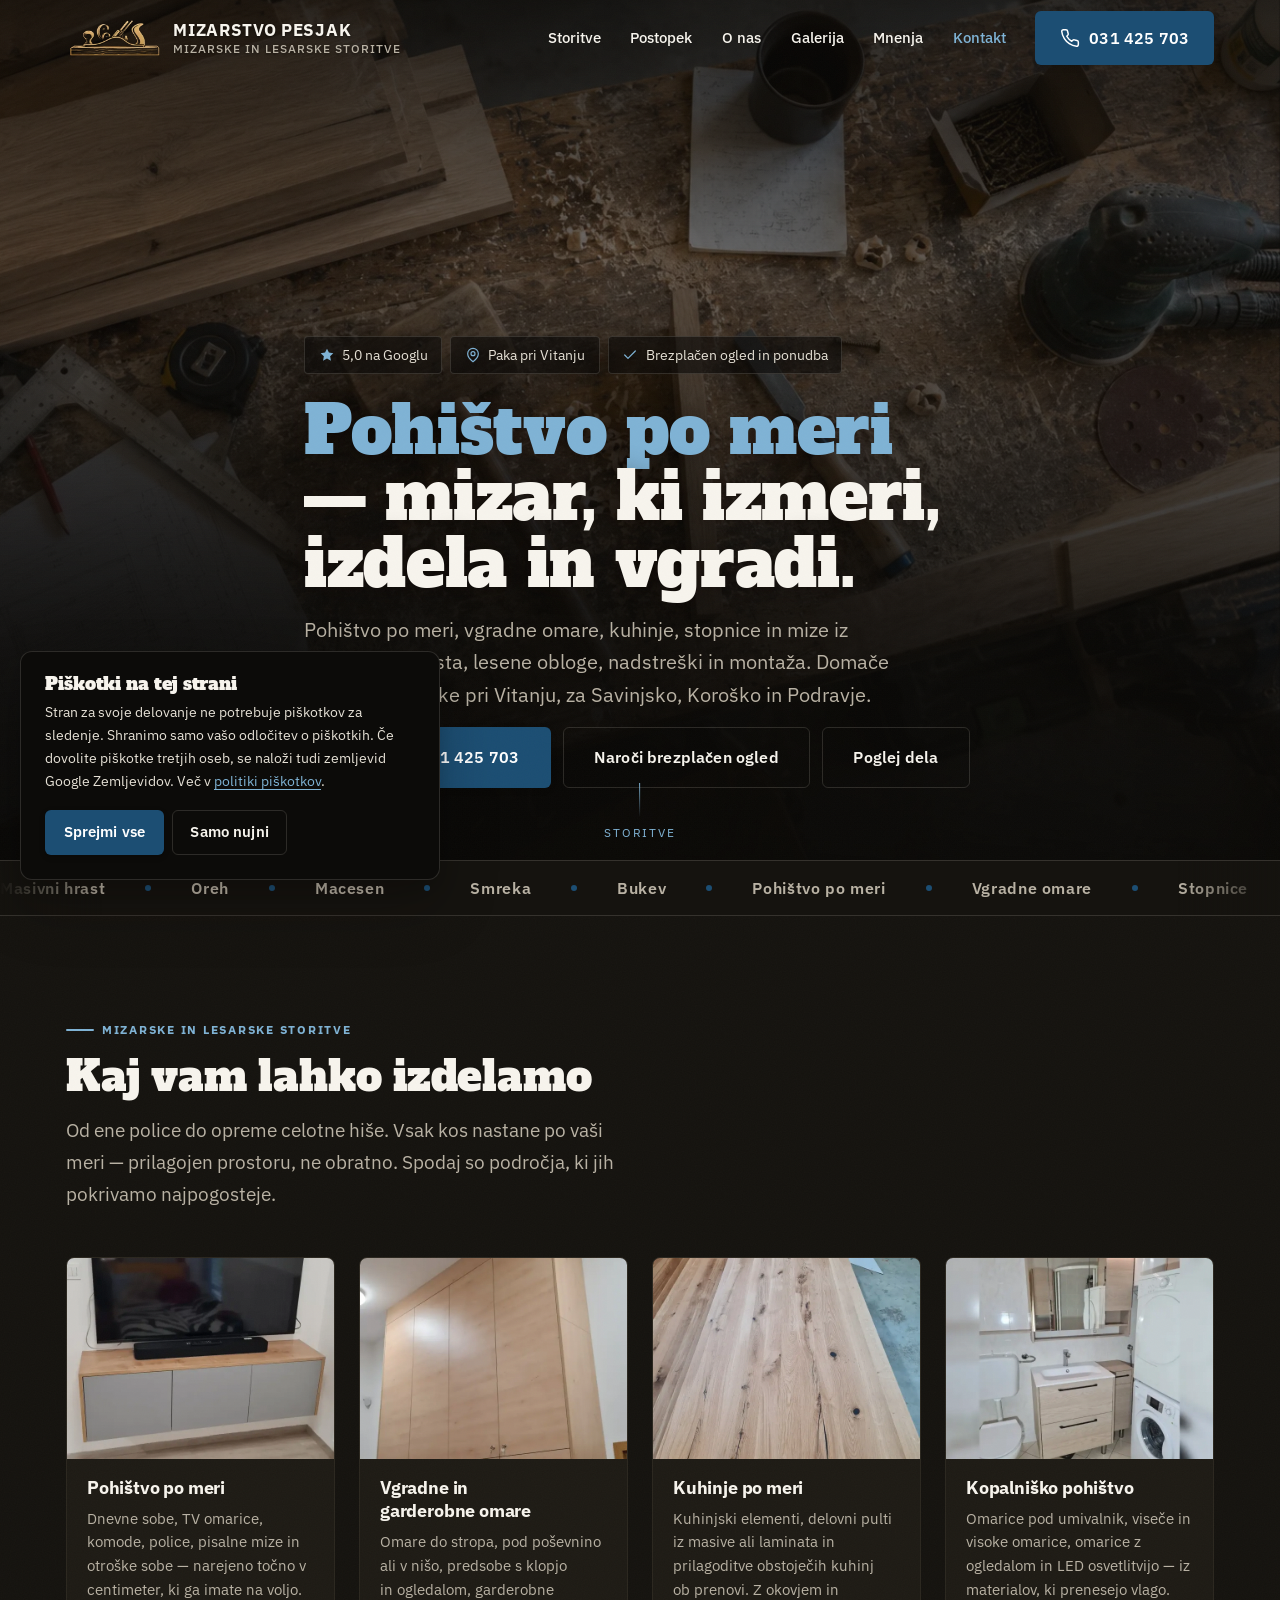
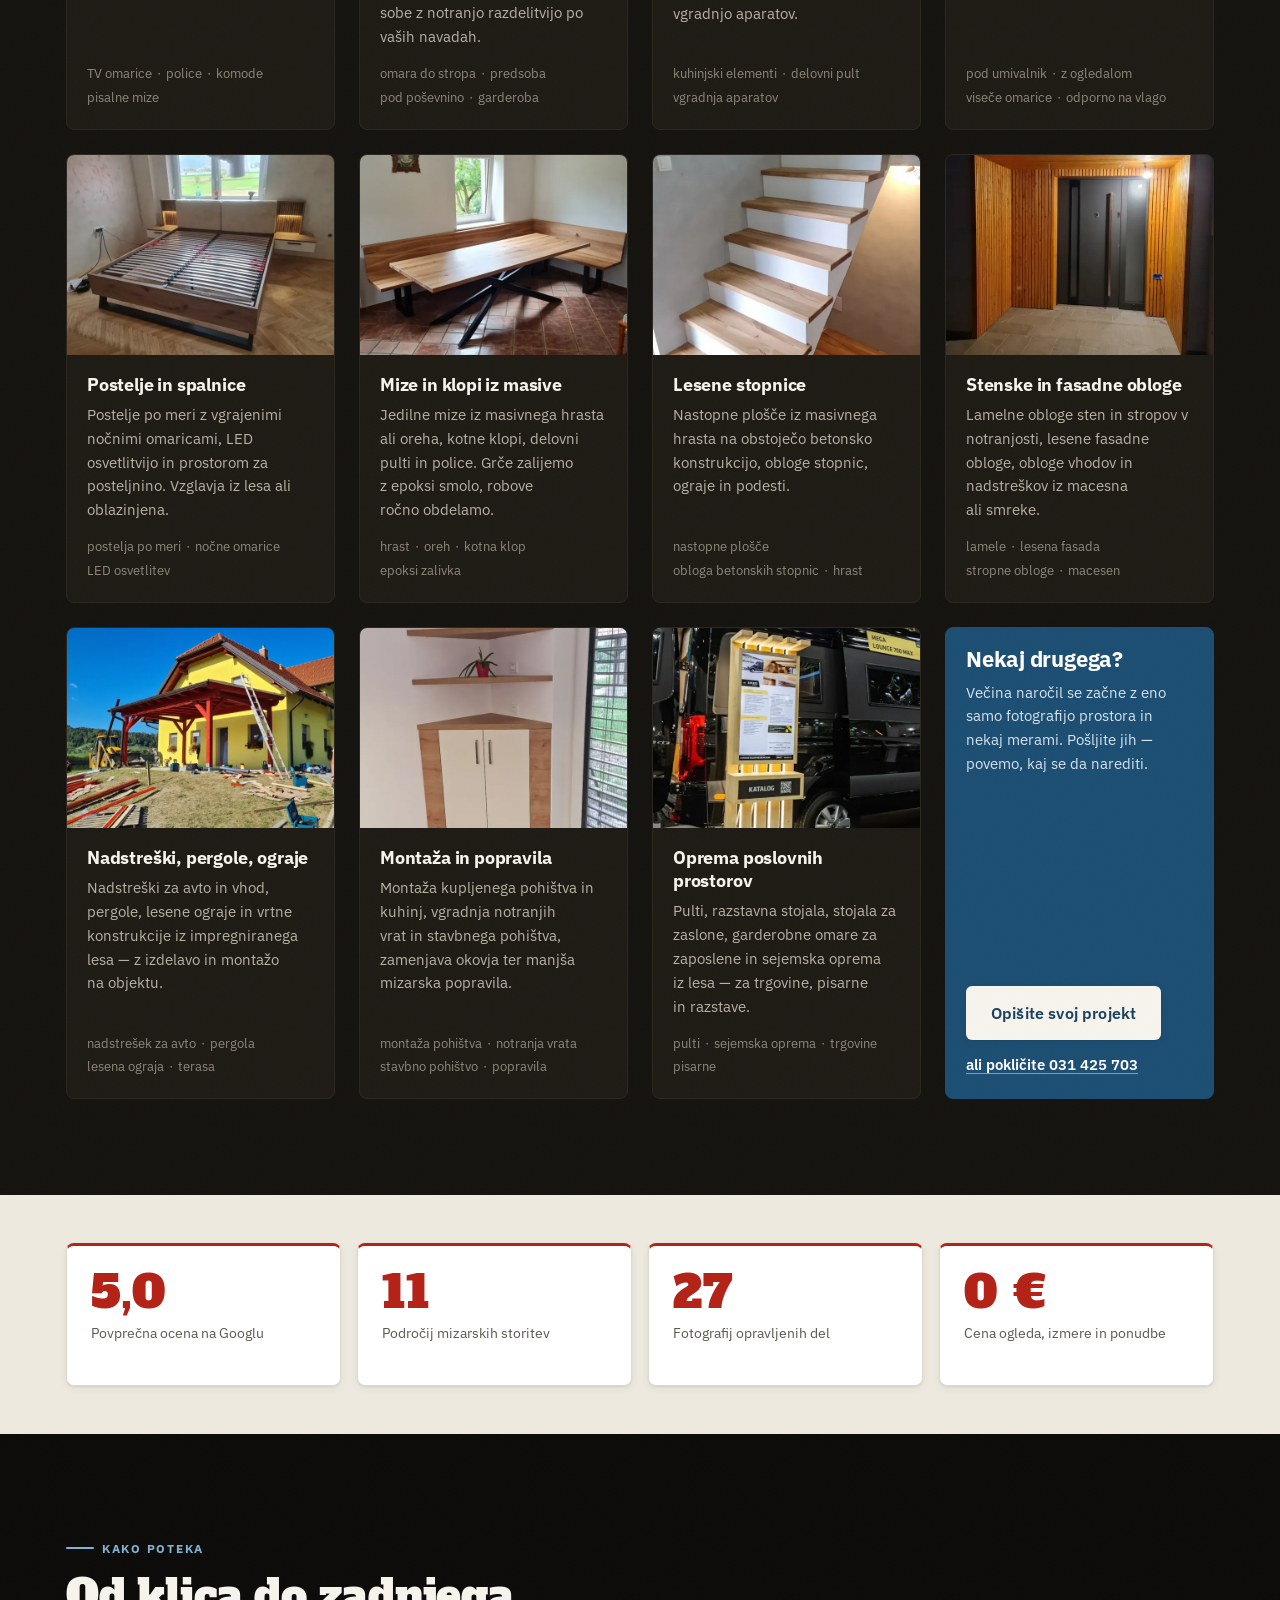
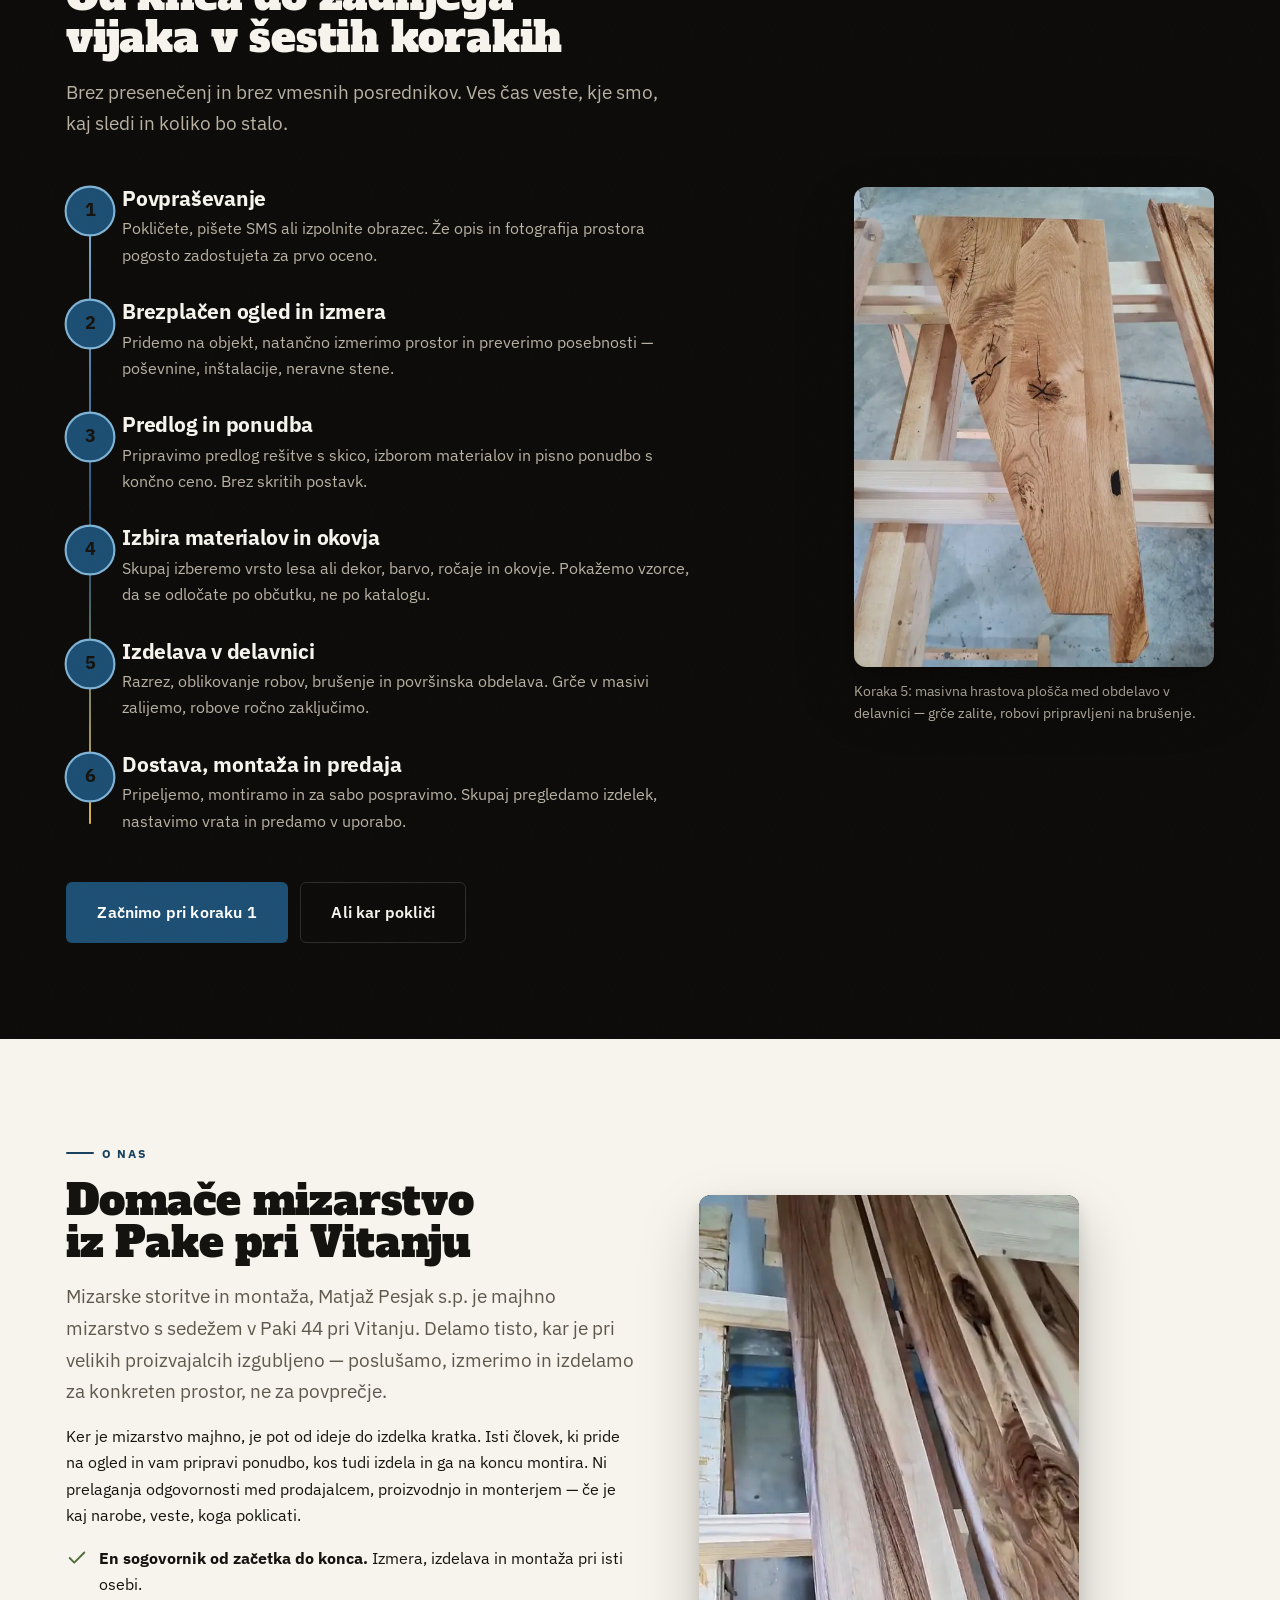
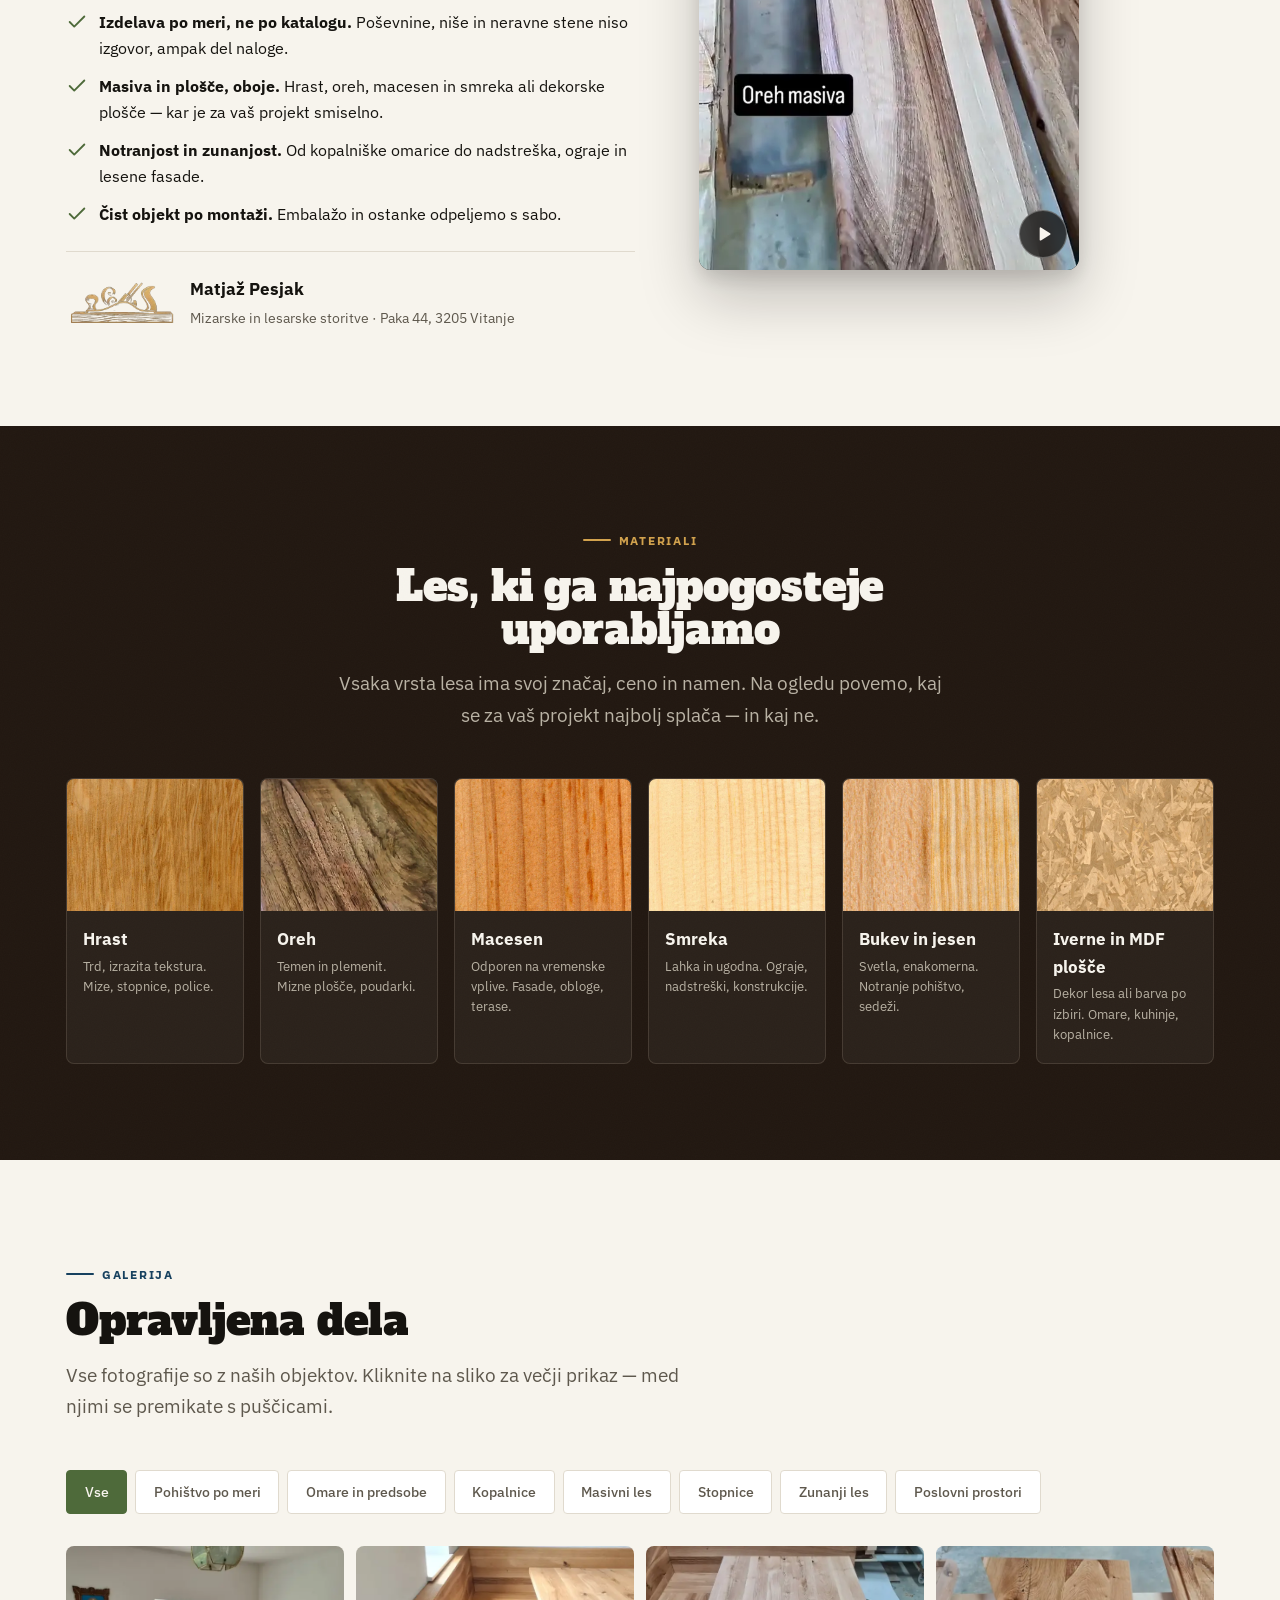
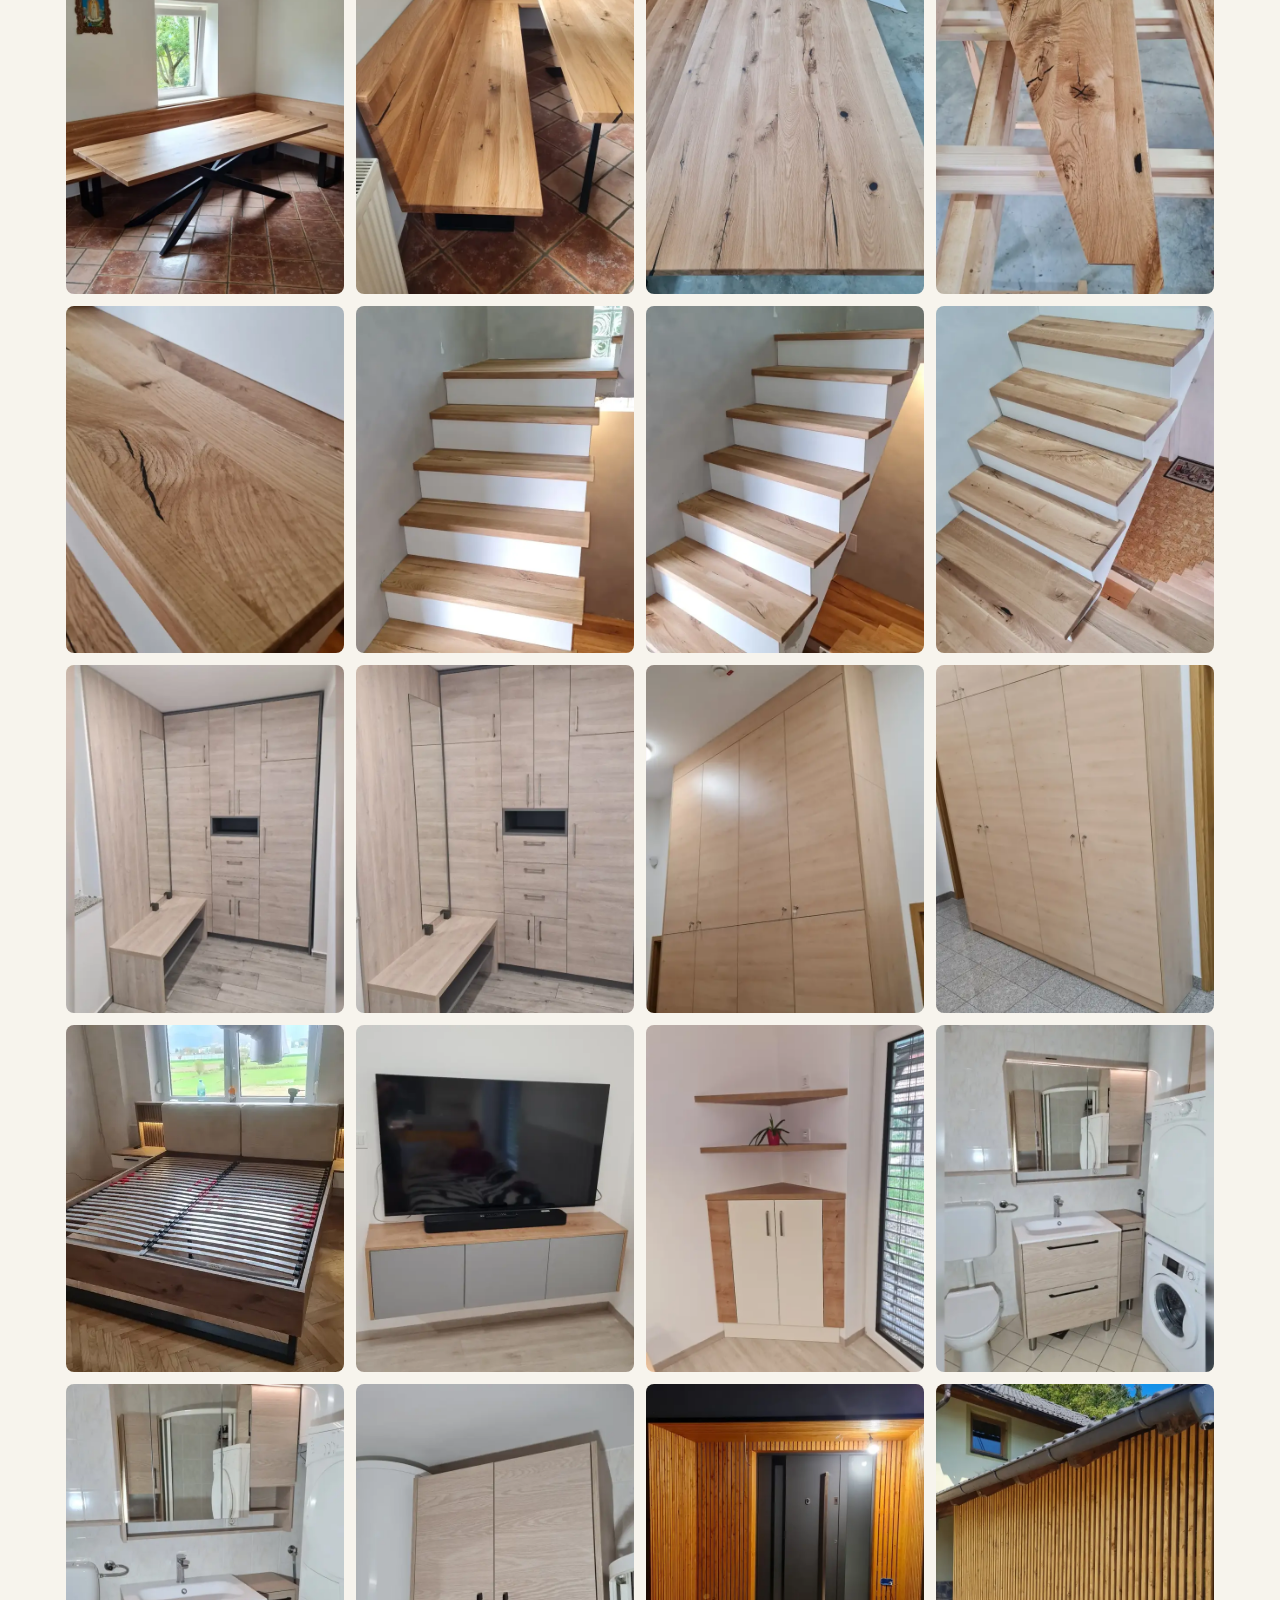
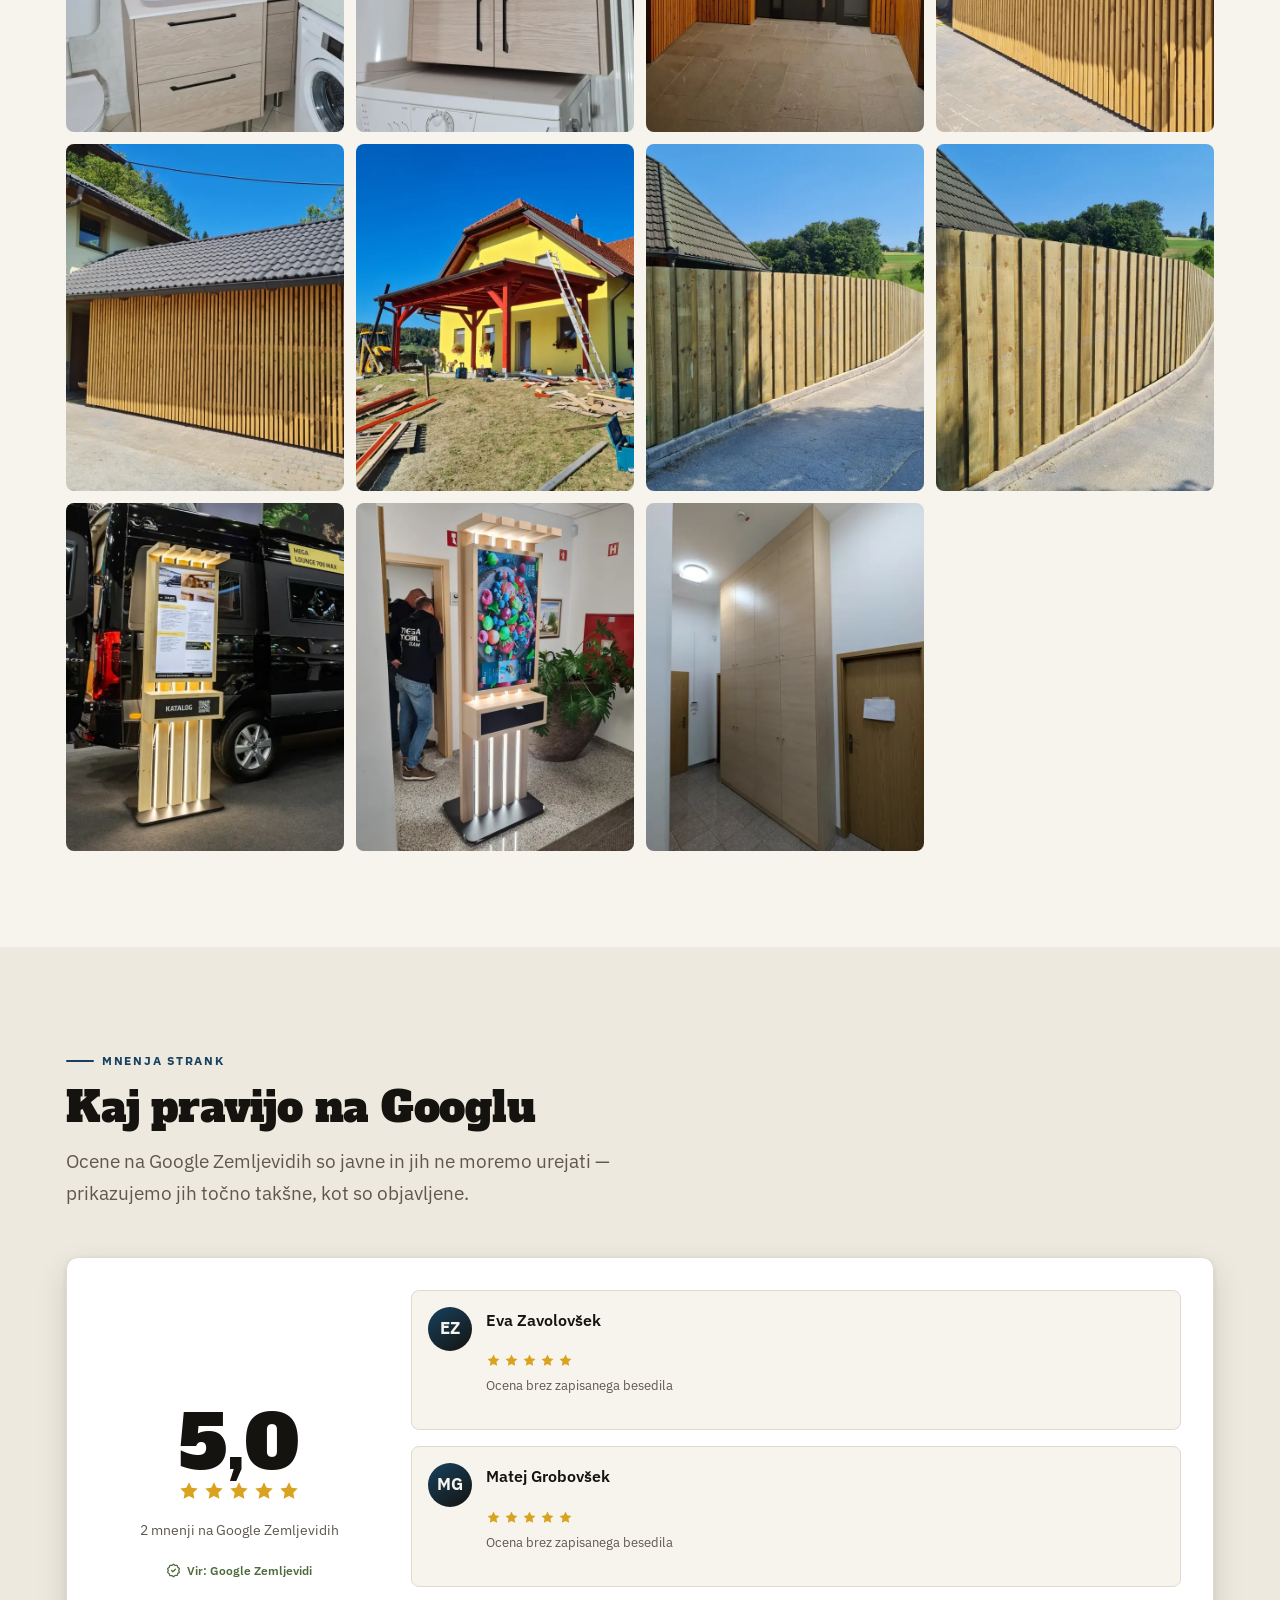
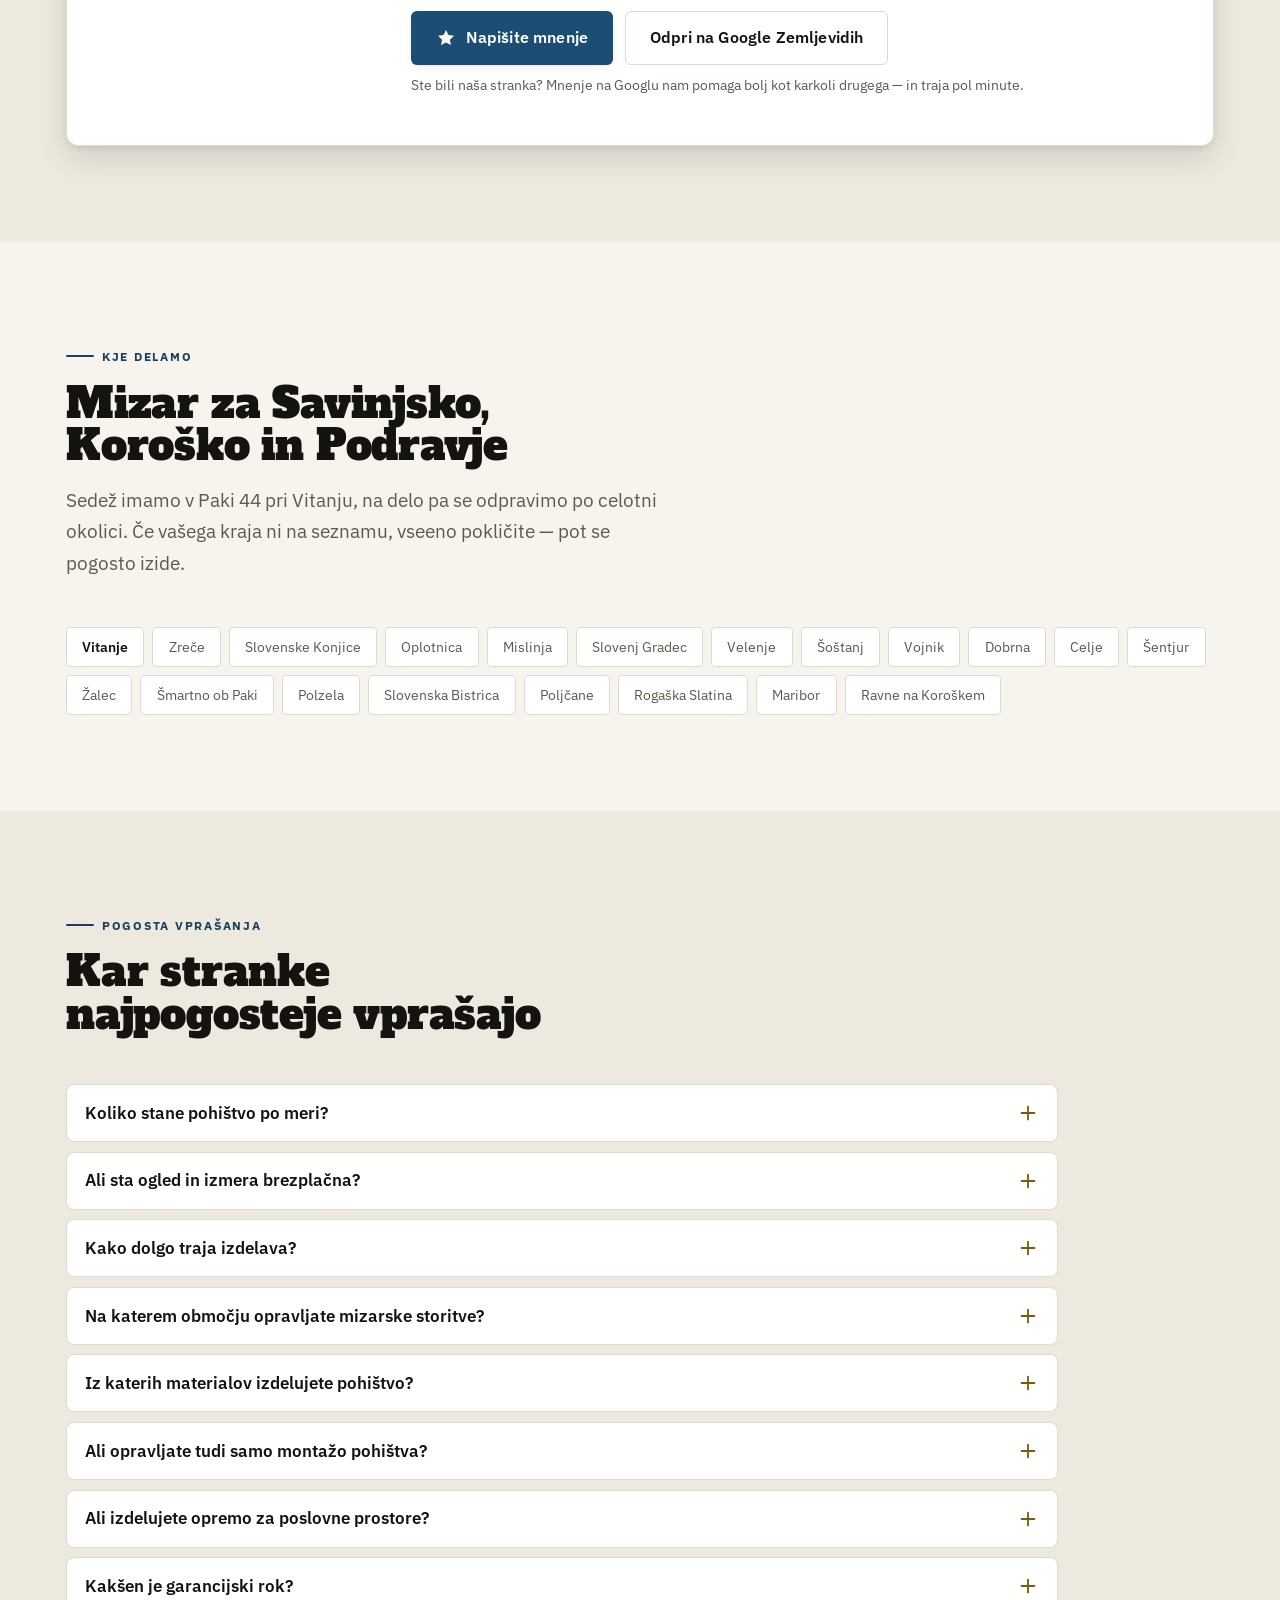
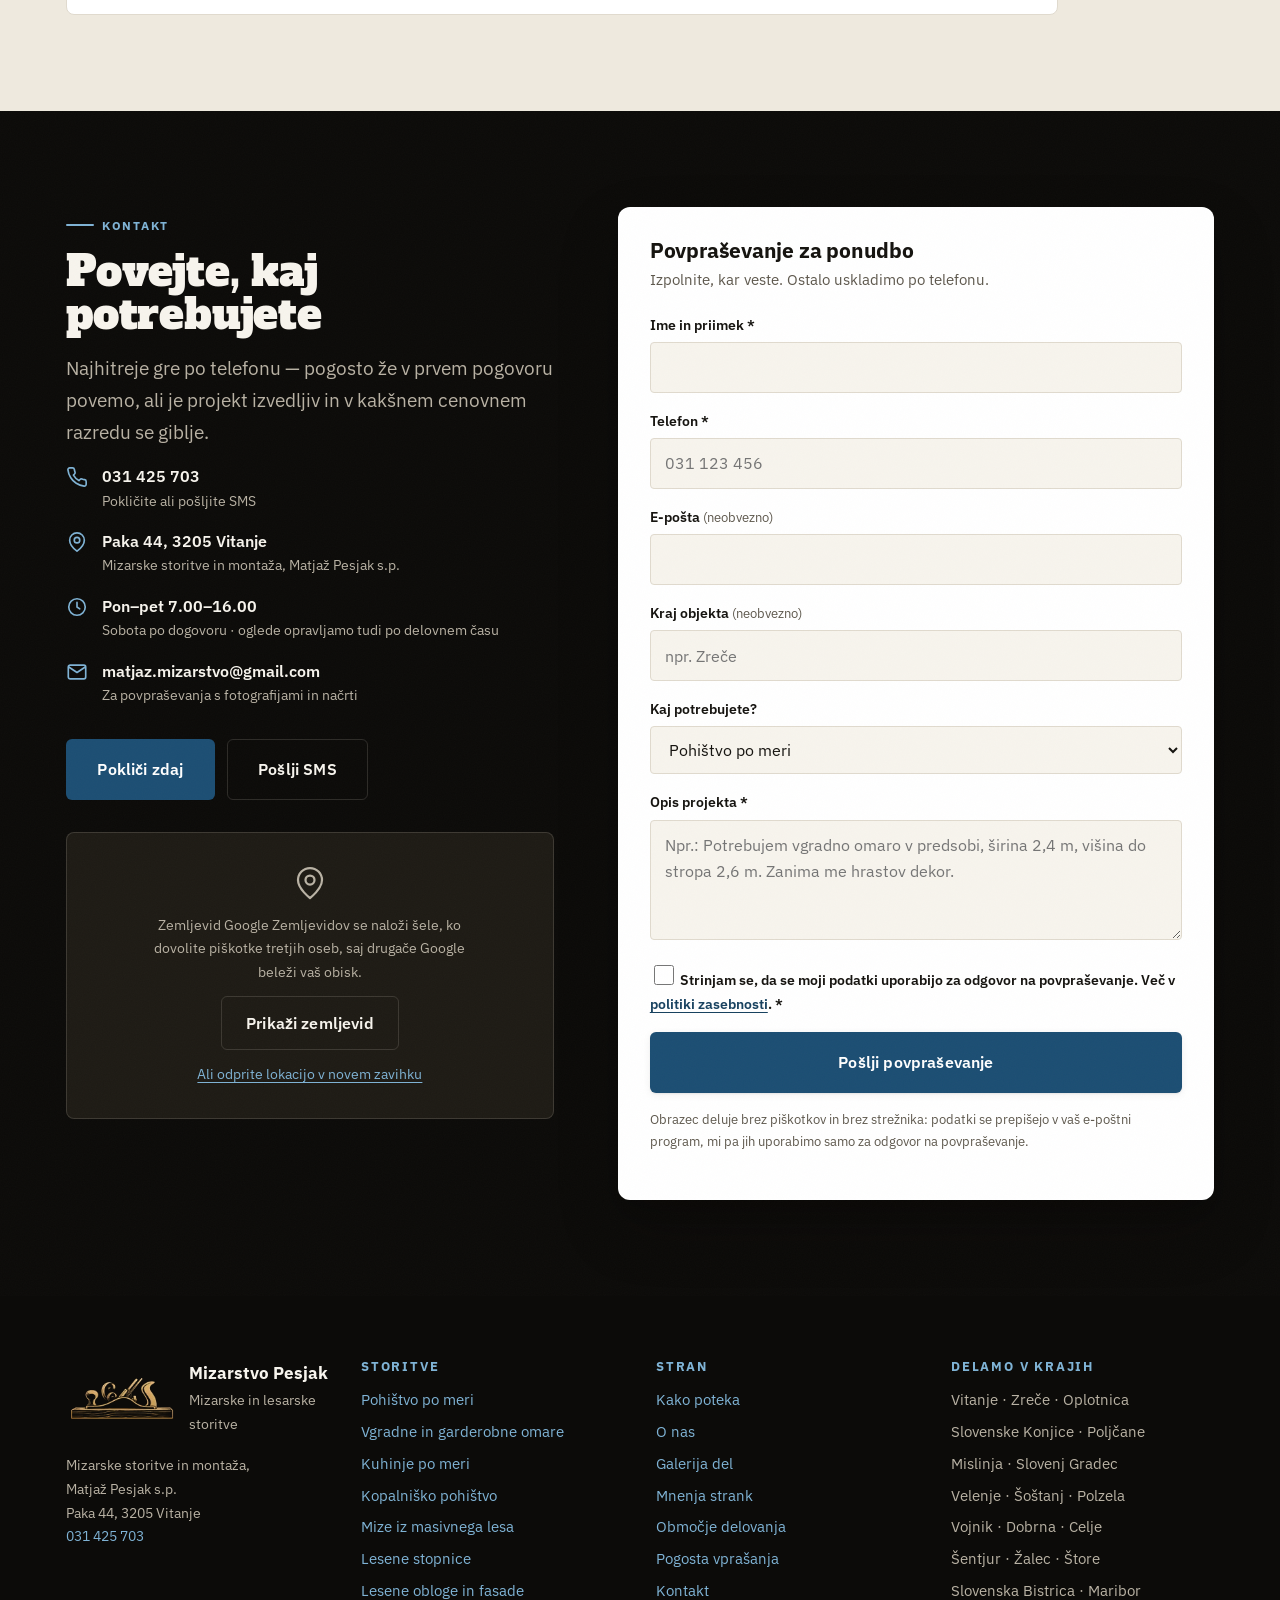
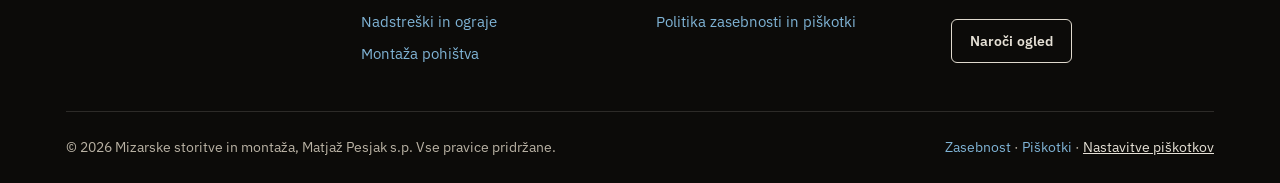
==== commit ca70008d: "Materiali: brez vrstice z viri, oreh iz Matjaževe delavnice Vrstica z navedbo avtorjev je bila potre" ====
--- a/index.html
+++ b/index.html
@@ -649,6 +649,9 @@
       </p>
     </div>
 
+    <!-- Viri vzorcev: oreh je kader iz Matjaževega videa (assets/video/mizarska-delavnica-oreh-masiva.mp4);
+         hrast, macesen, smreka, bukev, jesen: Wikimedia Commons "16 wood samples.jpg" (Anonimski, CC0);
+         iverna plošča: Wikimedia Commons "Chipboard004 8K Color.png" (ambientCG, CC0). CC0 ne zahteva navedbe. -->
     <div class="materials reveal stagger">
       <div class="material">
         <img class="material__img" src="assets/img/les-hrast-480.webp" width="480" height="360" loading="lazy" decoding="async" alt="Vzorec skobljanega hrastovega lesa">
@@ -658,7 +661,7 @@
         </div>
       </div>
       <div class="material">
-        <img class="material__img" src="assets/img/les-oreh-480.webp" width="480" height="360" loading="lazy" decoding="async" alt="Vzorec orehovega lesa s temno, valovito teksturo">
+        <img class="material__img" src="assets/img/les-oreh-480.webp" width="480" height="360" loading="lazy" decoding="async" alt="Masivni oreh z izrazito teksturo v mizarski delavnici">
         <div class="material__body">
           <strong>Oreh</strong>
           <span>Temen in plemenit. Mizne plošče, poudarki.</span>
@@ -693,14 +696,6 @@
         </div>
       </div>
     </div>
-
-    <p class="materials__credit reveal">
-      Fotografije vzorcev: Wikimedia Commons —
-      <a href="https://commons.wikimedia.org/wiki/File:16_wood_samples.jpg" rel="noopener" target="_blank">Anonimski</a> (CC0),
-      <a href="https://commons.wikimedia.org/wiki/File:Chipboard004_8K_Color.png" rel="noopener" target="_blank">ambientCG</a> (CC0),
-      oreh <a href="https://commons.wikimedia.org/wiki/File:Wood_juglans_regia2.jpg" rel="noopener" target="_blank">Achim Raschka</a>
-      (<a href="https://creativecommons.org/licenses/by-sa/3.0/deed.sl" rel="noopener" target="_blank">CC BY-SA 3.0</a>, obrezano).
-    </p>
   </div>
 </section>
 
--- a/assets/styles.css
+++ b/assets/styles.css
@@ -1151,12 +1151,6 @@
 .material__body { padding: 0.9rem 1rem 1.1rem; }
 .material strong { display: block; margin-bottom: 0.2rem; font-family: var(--font-body); font-weight: 700; font-size: 1.05rem; color: var(--paper); }
 .material span { display: block; font-size: 0.82rem; line-height: 1.55; color: var(--muted-dark); }
-.materials__credit {
-  margin: var(--space-3) 0 0;
-  font-size: 0.75rem;
-  color: var(--muted-dark);
-  text-align: center;
-}
 
 /* ---------- 16. Mnenja --------------------------------------------------- */
 .rating-panel {
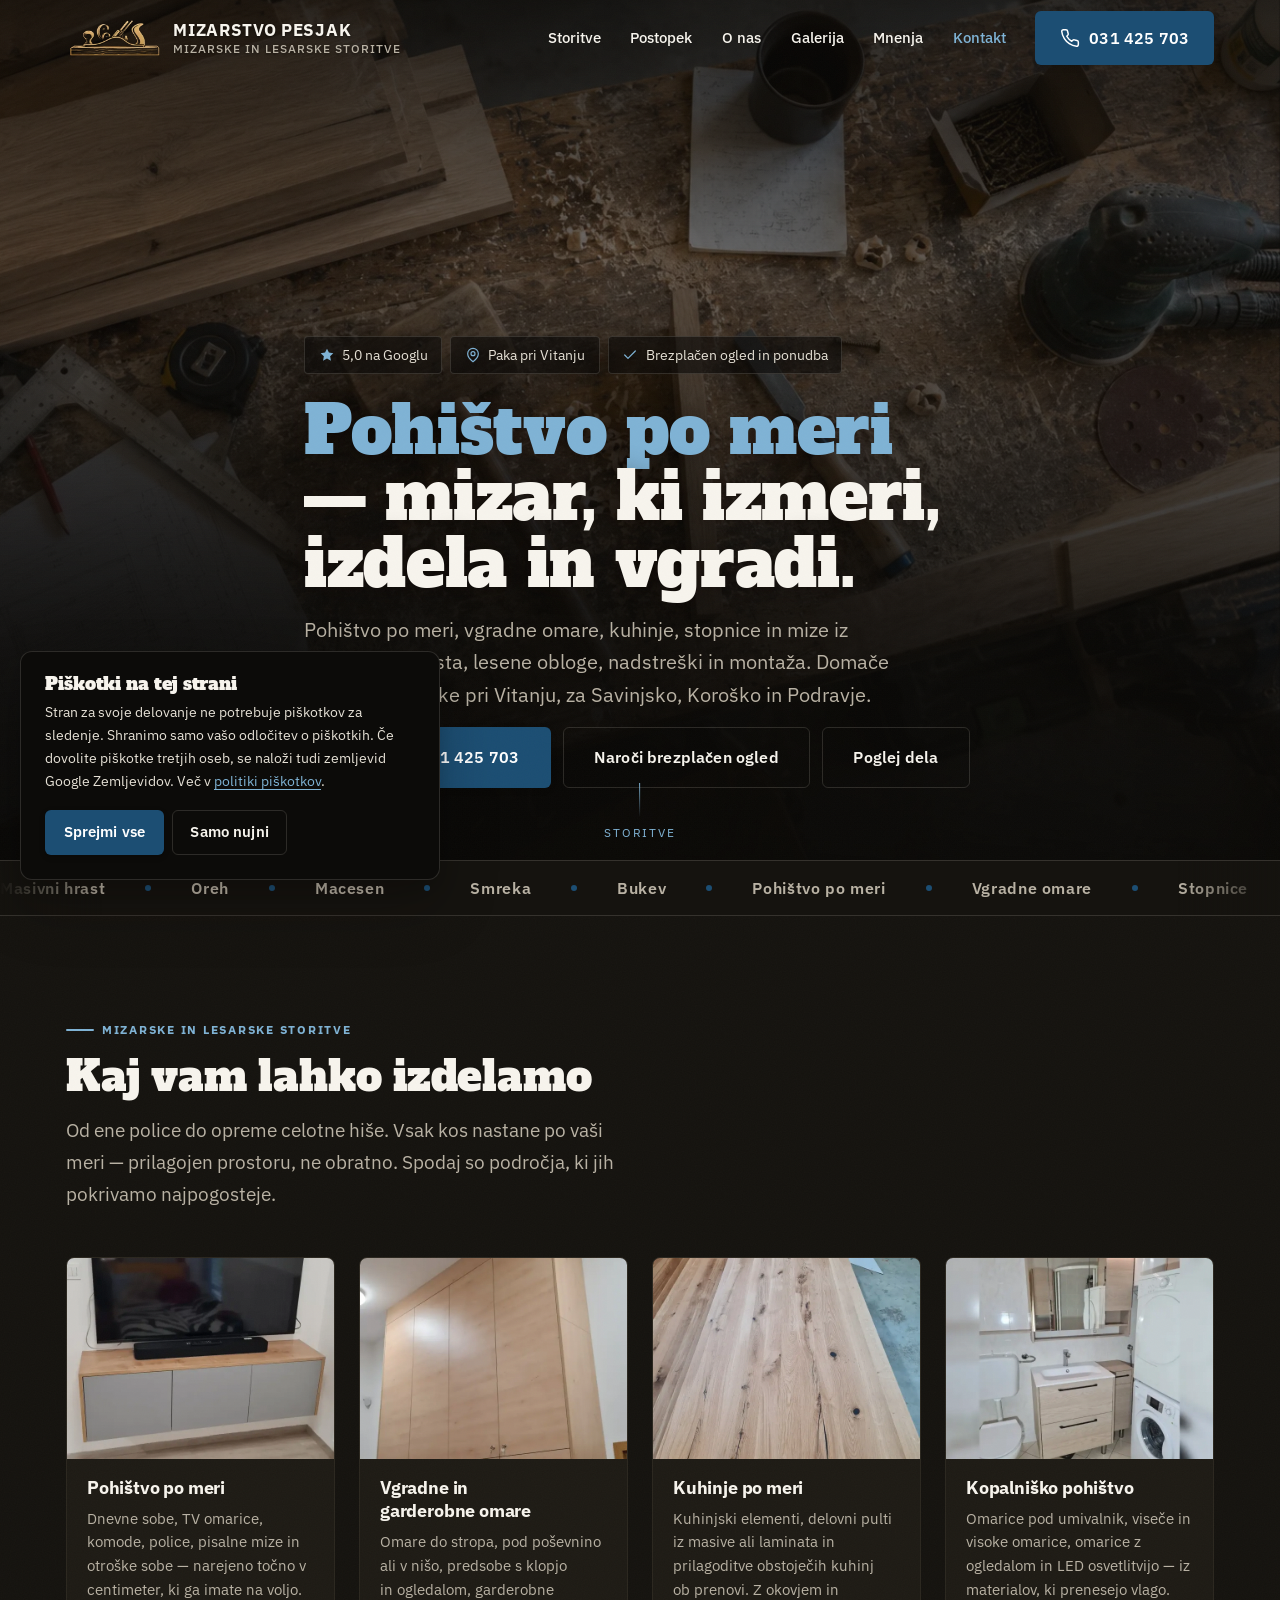
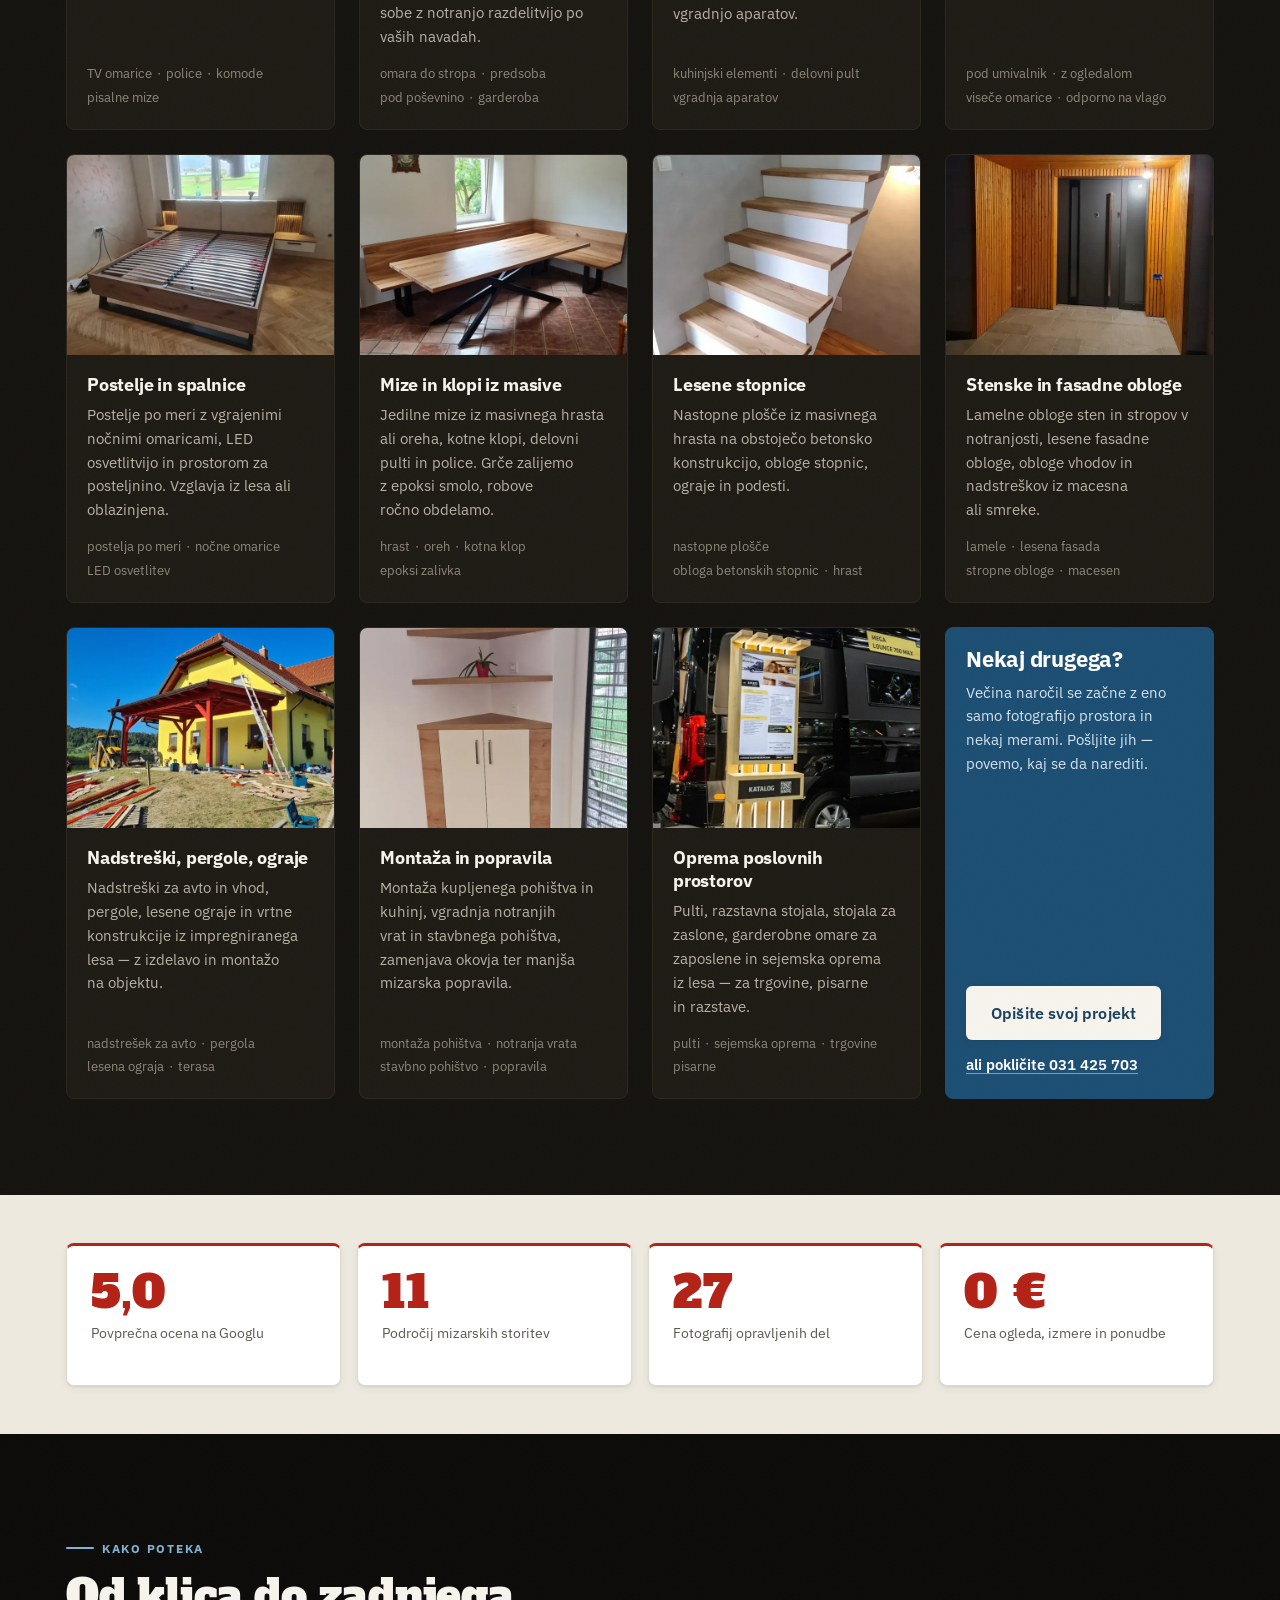
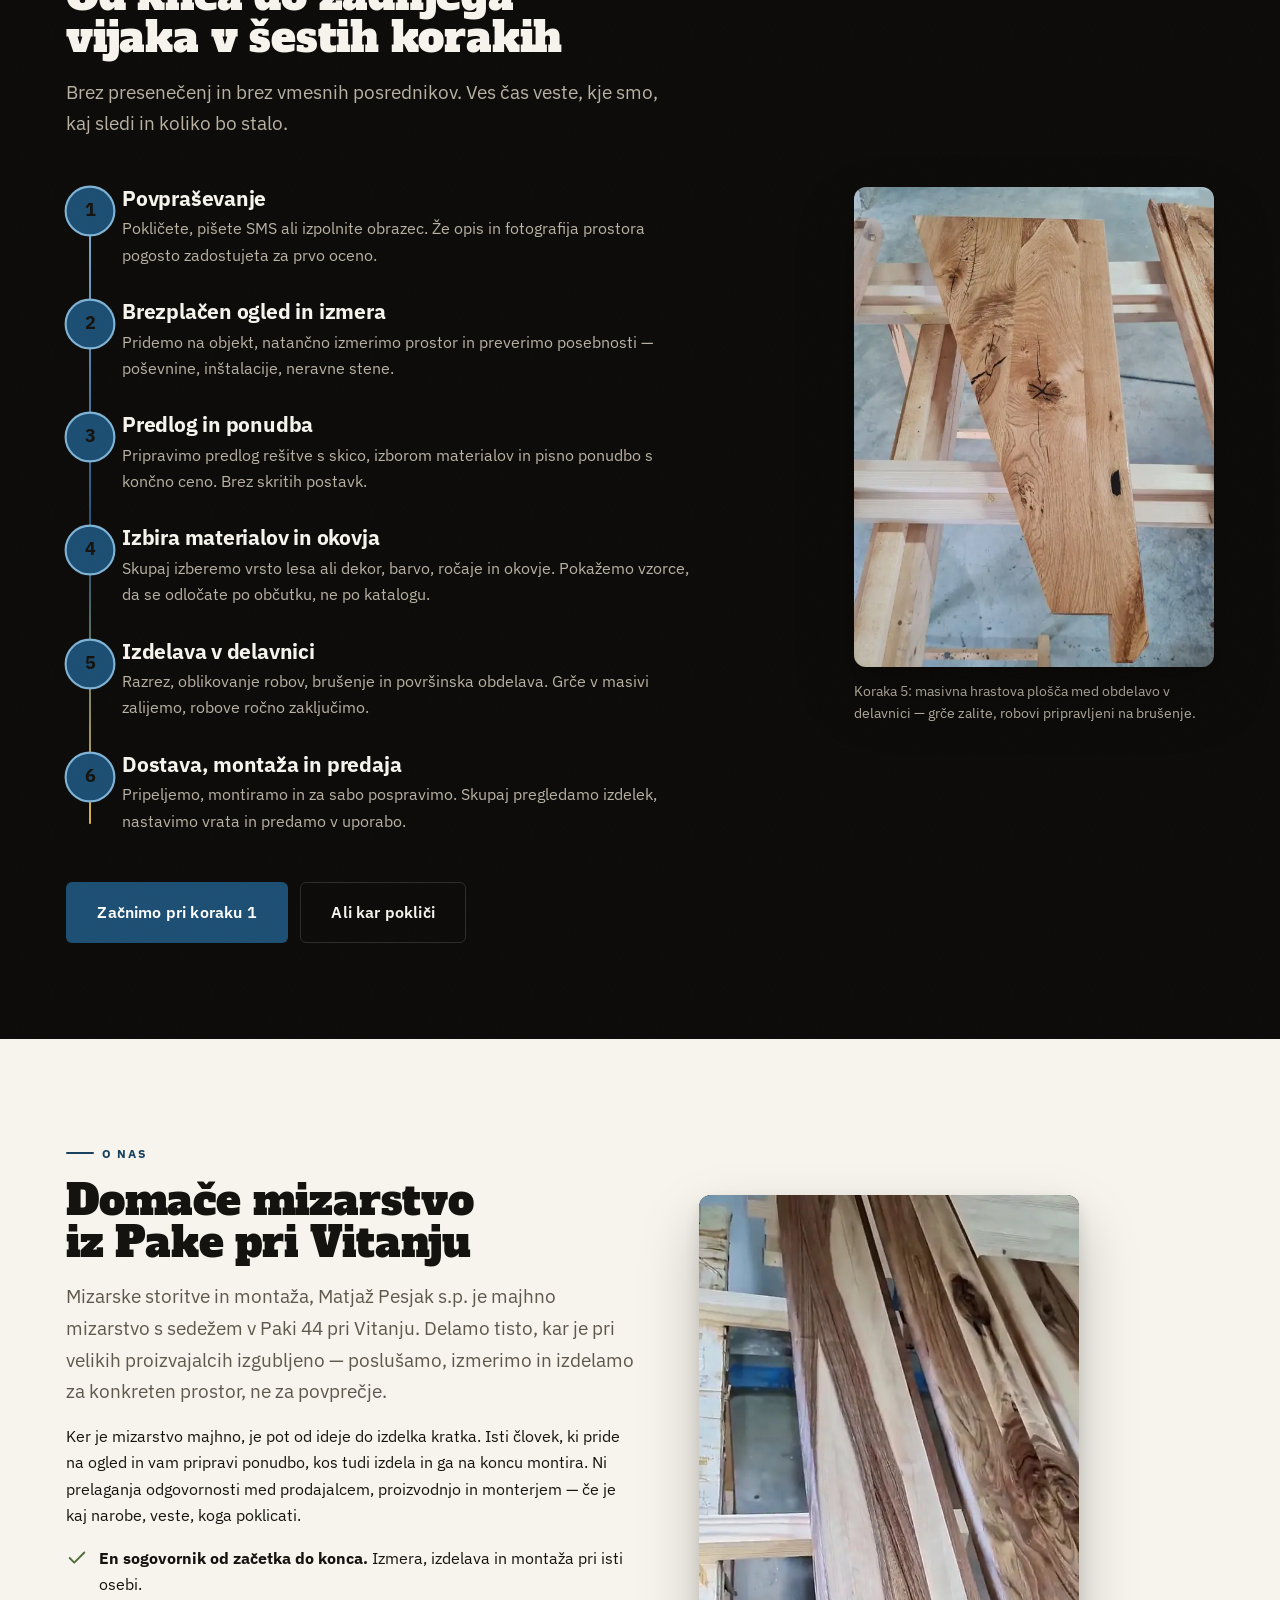
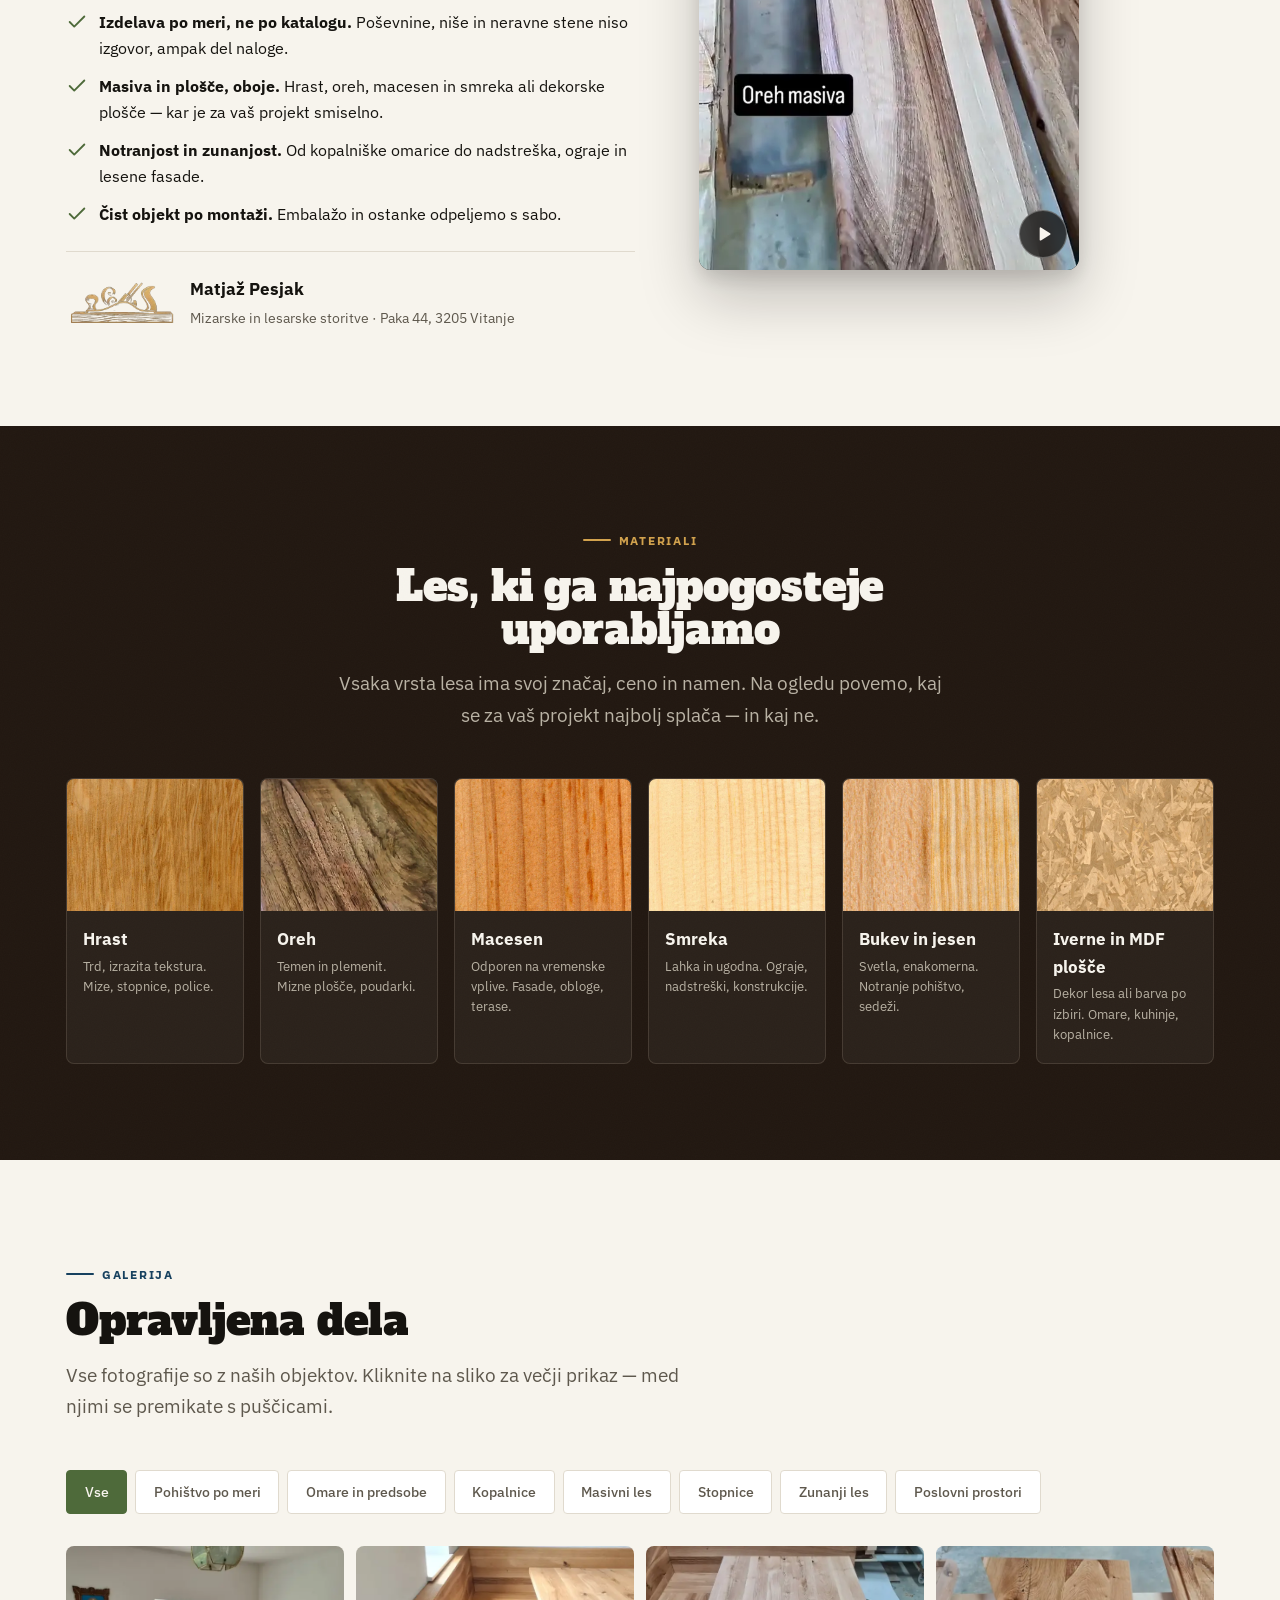
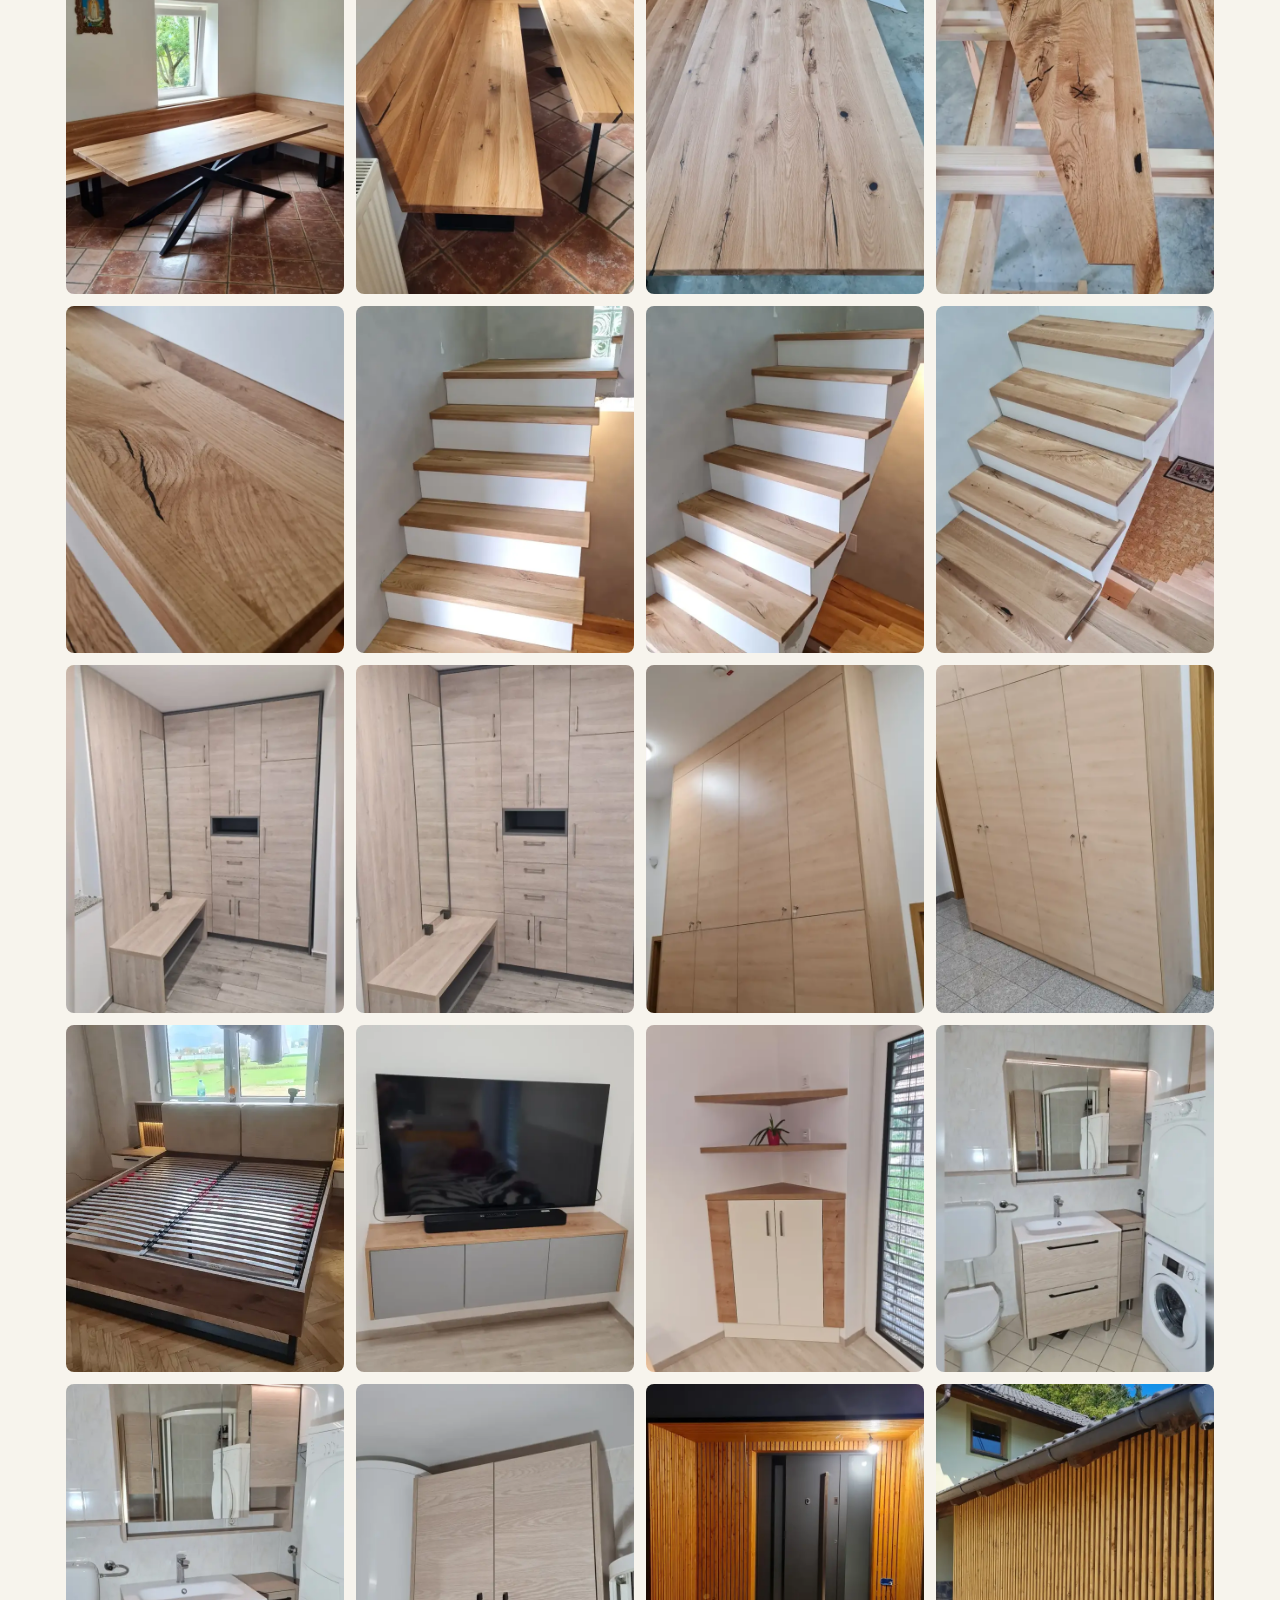
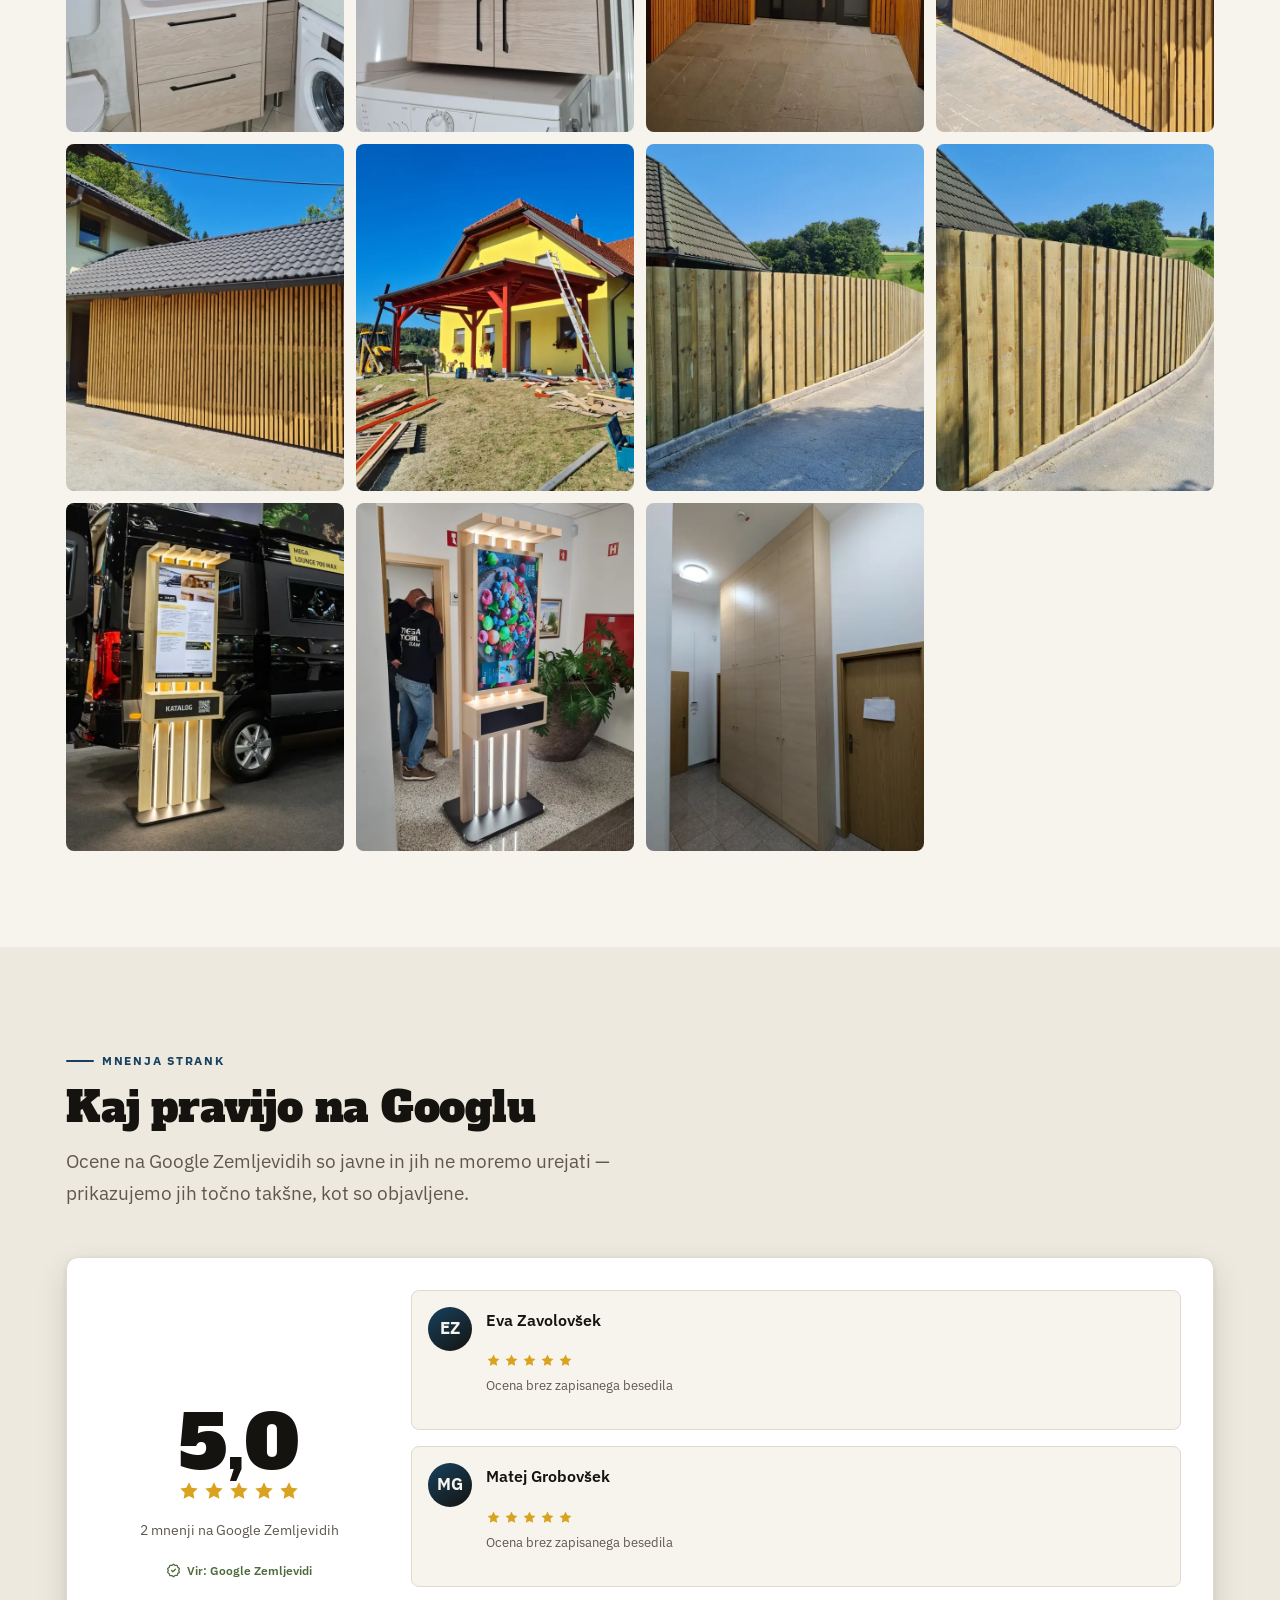
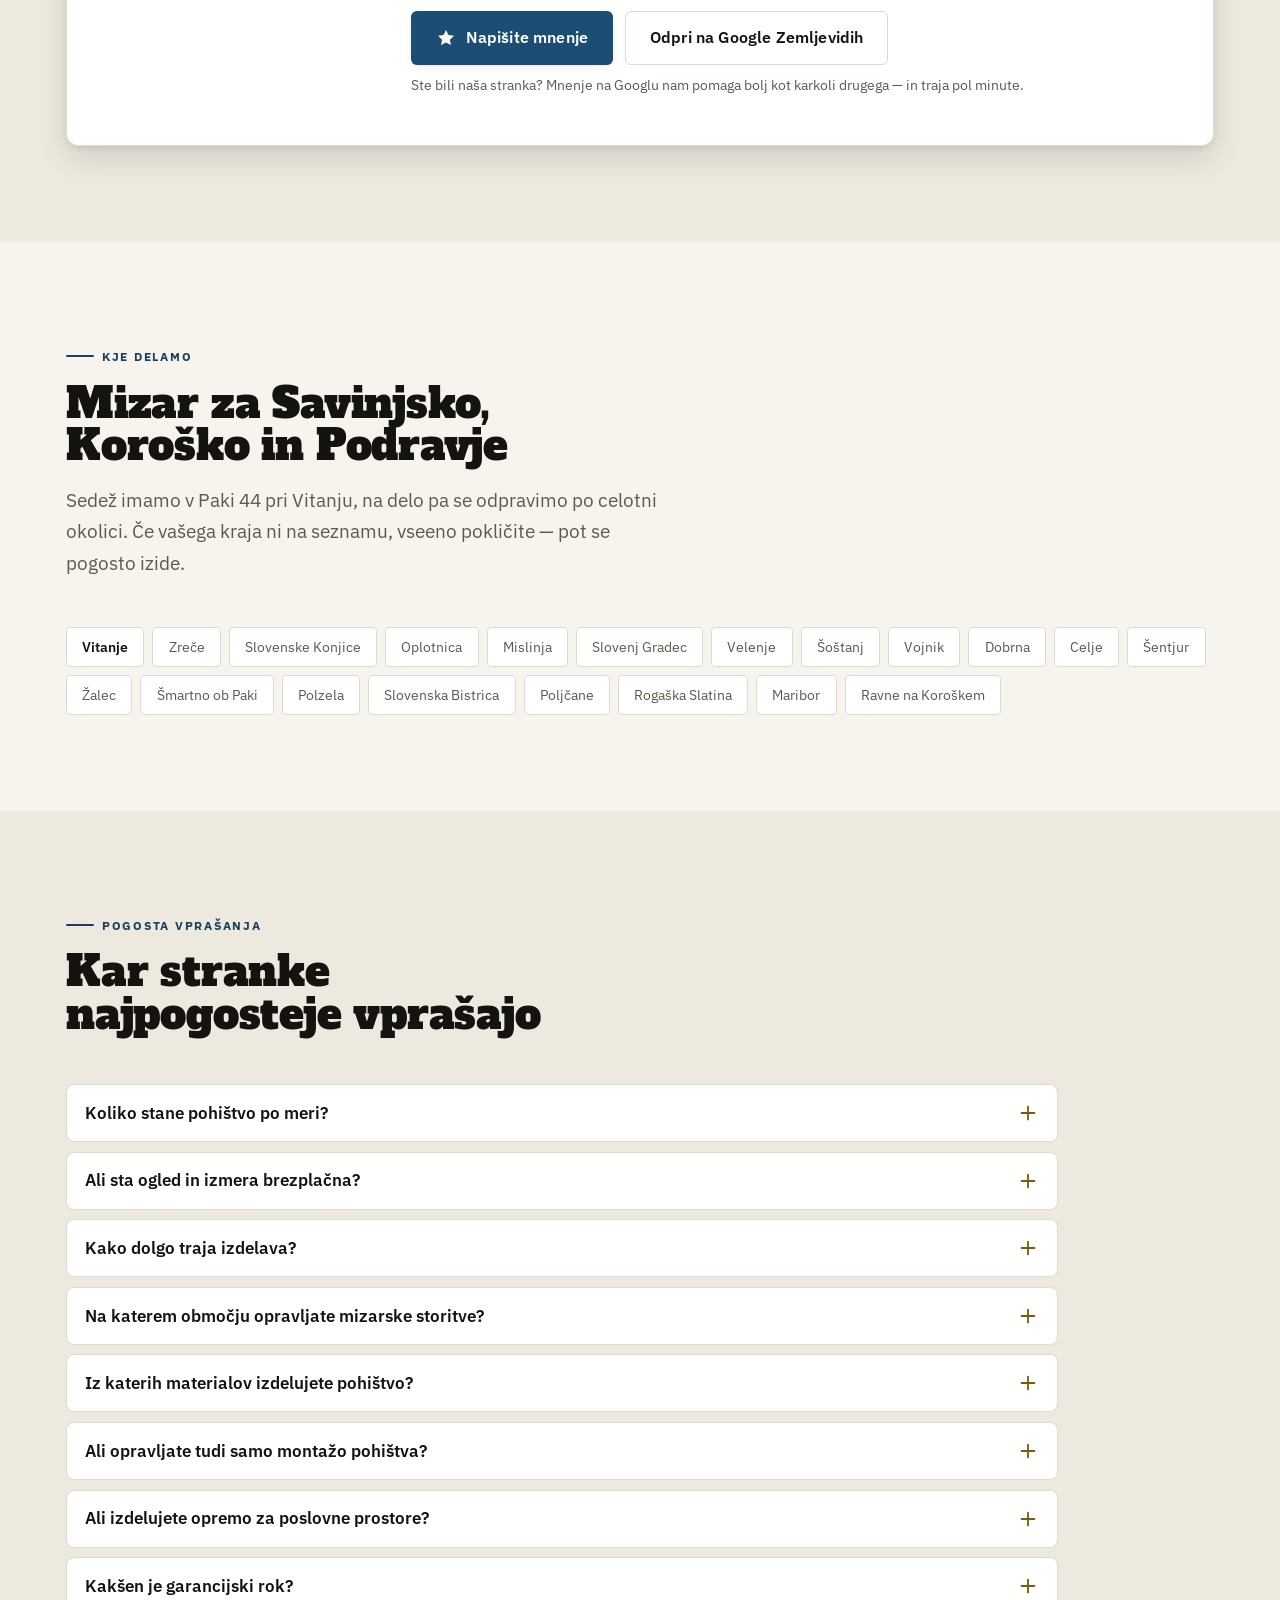
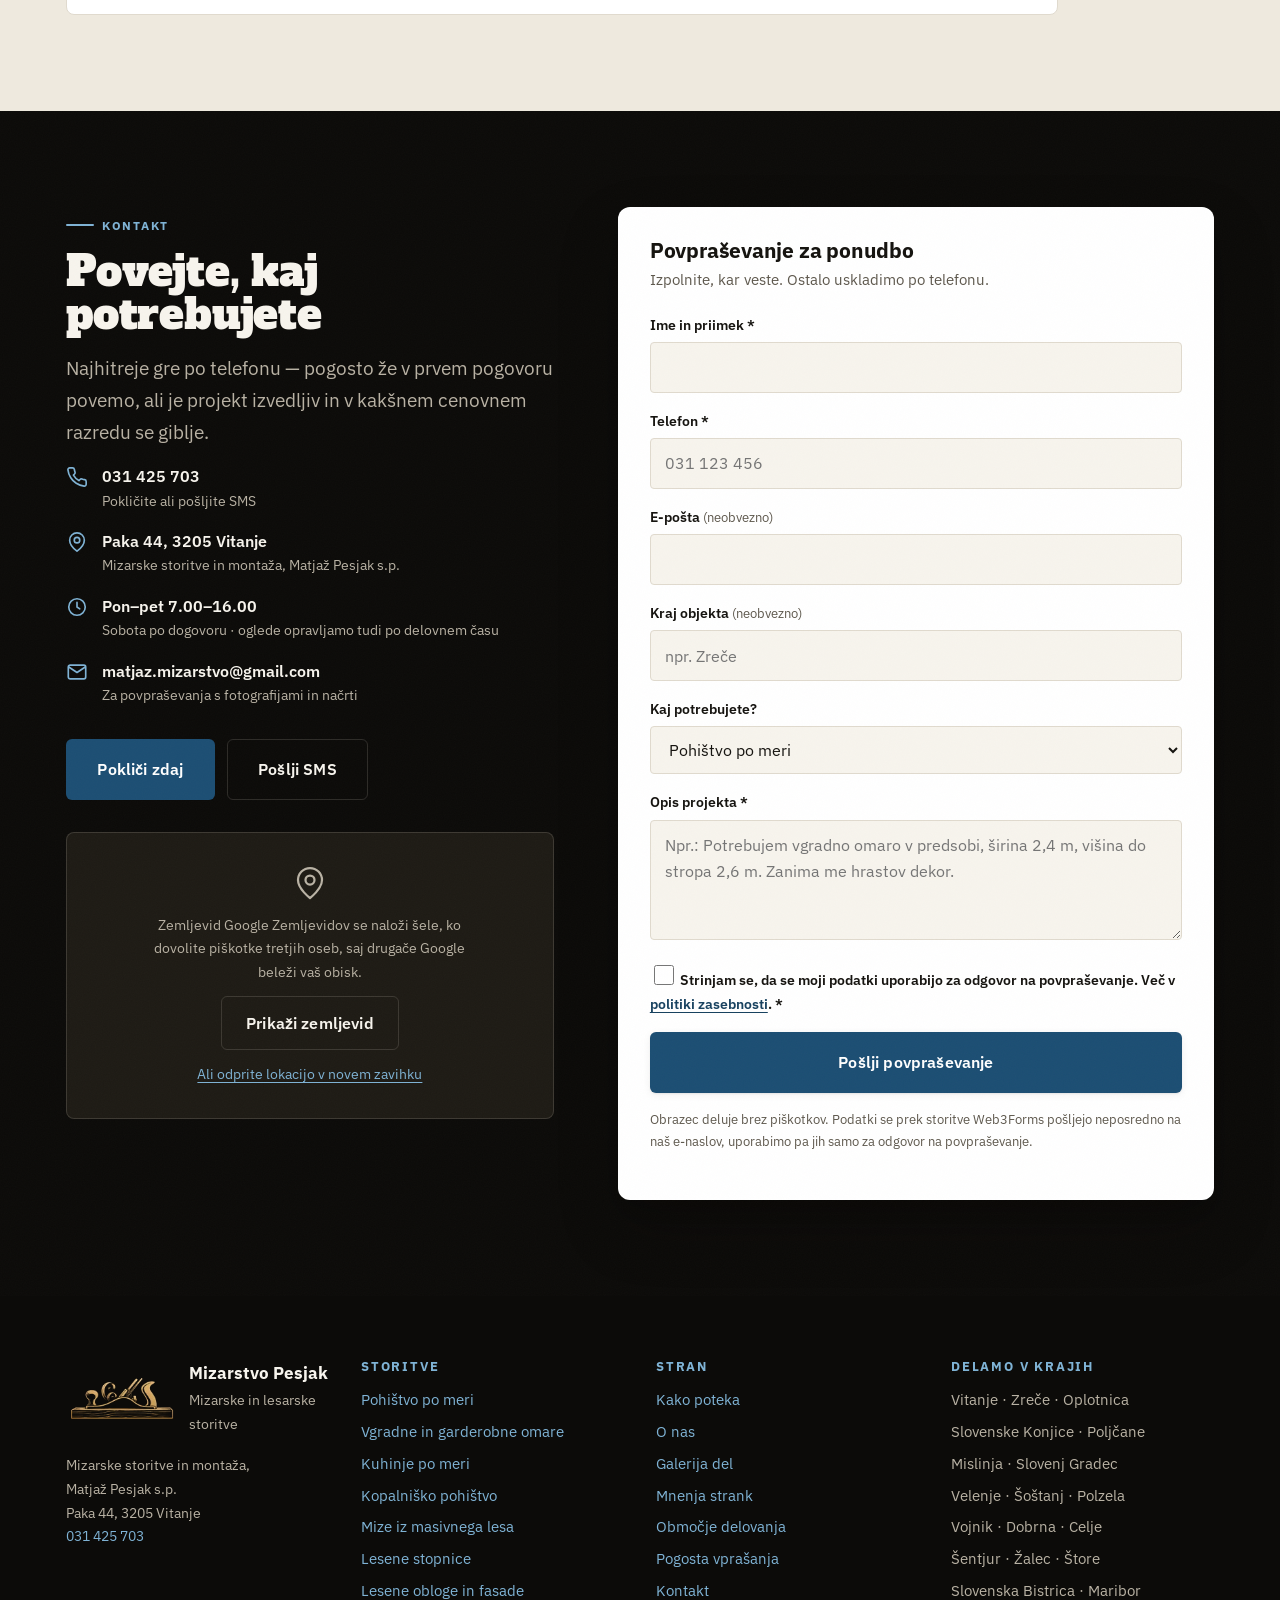
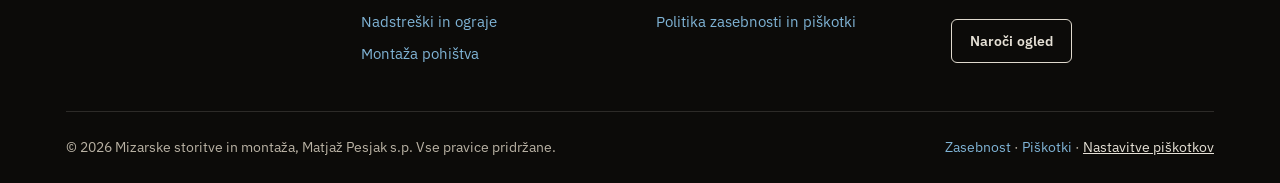
==== commit 3bdcbd93: "Obrazec: pošiljanje prek Web3Forms namesto odpiranja e-poštnega programa - main.js: mailto in PREJEM" ====
--- a/index.html
+++ b/index.html
@@ -1167,6 +1167,10 @@
 
       <div class="reveal">
         <form class="form" id="povprasevanje" novalidate>
+          <!-- DEPLOY STEP: dostopni ključ Web3Forms (web3forms.com → vpiši e-naslov
+               podjetja → ključ pride po e-pošti). Ključ je javen po zasnovi: z njim
+               je mogoče poslati sporočilo samo na ta e-naslov. Prilepi ga v value. -->
+          <input type="hidden" name="access_key" value="">
           <h3 class="mb-1">Povpraševanje za ponudbo</h3>
           <p class="form__intro">
             Izpolnite, kar veste. Ostalo uskladimo po telefonu.
@@ -1242,18 +1246,17 @@
             <input type="text" id="spletna-stran" name="spletna-stran" tabindex="-1" autocomplete="off">
           </div>
 
-          <button class="btn btn--primary btn--lg w-full" type="submit">
+          <button class="btn btn--primary btn--lg w-full" type="submit" id="form-submit">
             Pošlji povpraševanje
           </button>
 
-          <div class="form__ok" id="form-ok" role="status">
-            Odpira se vaš e-poštni program z izpolnjenim sporočilom — za oddajo ga je treba še poslati.
-            Če se ni odprl, nas kar pokličite na <a href="tel:+38631425703" class="tel">031 425 703</a>.
+          <div class="form__ok" id="form-ok" role="status" tabindex="-1">
+            <strong>Hvala za vaše povpraševanje!</strong> Kmalu vas bomo kontaktirali.
           </div>
 
           <p class="form__note">
-            Obrazec deluje brez piškotkov in brez strežnika: podatki se prepišejo
-            v vaš e-poštni program, mi pa jih uporabimo samo za odgovor na povpraševanje.
+            Obrazec deluje brez piškotkov. Podatki se prek storitve Web3Forms pošljejo
+            neposredno na naš e-naslov, uporabimo pa jih samo za odgovor na povpraševanje.
           </p>
         </form>
       </div>
--- a/assets/styles.css
+++ b/assets/styles.css
@@ -307,6 +307,9 @@
     color 200ms ease;
 }
 .btn:active { transform: scale(0.97); }
+/* Med pošiljanjem obrazca: zaklenjen, brez dviga in odseva */
+.btn:disabled { cursor: progress; opacity: 0.8; transform: none !important; box-shadow: var(--shadow-sm) !important; }
+.btn:disabled::after { display: none; }
 .btn svg { width: 20px; height: 20px; flex: none; }
 
 @media (hover: hover) and (pointer: fine) {
@@ -1033,9 +1036,11 @@
   background: var(--paper-2);
   cursor: zoom-in;
   aspect-ratio: 4 / 5;
-  transition: opacity 460ms var(--ease-out), transform 460ms var(--ease-out);
-}
-.js .gallery__item { opacity: 0; transform: scale(0.96); }
+  transition: opacity 520ms var(--ease-out), transform 520ms var(--ease-out);
+}
+/* Pojav ob drsenju: sličica rahlo zraste od spodaj. Zamik po vrsti
+   (70 ms na sličico) nastavi main.js, ko vrsta pride v vidno polje. */
+.js .gallery__item { opacity: 0; transform: translateY(18px) scale(0.94); }
 .gallery__item[data-visible] { opacity: 1; transform: none; }
 .gallery__item[hidden] { display: none; }
 .gallery__item img {
@@ -1065,7 +1070,8 @@
   .gallery__cap { opacity: 1; transform: none; }
 }
 
-/* Svetlobna škatla */
+/* Svetlobna škatla. Zatemni se samo ozadje (ne cela škatla), da slika med
+   letom iz sličice in nazaj ostane polno vidna — let izvaja main.js. */
 .lightbox {
   position: fixed;
   inset: 0;
@@ -1073,26 +1079,30 @@
   display: grid;
   place-items: center;
   padding: 16px;
-  background: rgba(8, 7, 6, 0.93);
-  backdrop-filter: blur(6px);
-  opacity: 0;
+  background-color: rgba(8, 7, 6, 0);
   visibility: hidden;
-  transition: opacity 250ms var(--ease-out), visibility 250ms;
-}
-.lightbox[data-open] { opacity: 1; visibility: visible; }
+  transition: background-color 280ms var(--ease-out), visibility 0s linear 280ms;
+}
+.lightbox[data-open] {
+  background-color: rgba(8, 7, 6, 0.93);
+  visibility: visible;
+  transition: background-color 280ms var(--ease-out), visibility 0s;
+}
 .lightbox__figure {
   margin: 0;
   max-width: min(1100px, 100%);
   max-height: 100%;
   display: grid;
   gap: 0.75rem;
-  transform: scale(0.96);
-  transition: transform 250ms var(--ease-out);
-}
-.lightbox[data-open] .lightbox__figure { transform: scale(1); }
+}
+/* Širino in višino nastavi main.js iz razmerja stranic, da predogled in
+   ostrejša slika zasedeta enako ploskev; contain je le varovalka. */
 .lightbox__figure img {
+  display: block;
+  max-width: 100%;
   max-height: calc(100svh - 150px);
-  width: auto; margin-inline: auto;
+  margin-inline: auto;
+  object-fit: contain;
   border-radius: var(--radius);
   box-shadow: var(--shadow-lg);
 }
@@ -1100,7 +1110,10 @@
   text-align: center;
   color: var(--paper-dim);
   font-size: 0.92rem;
-}
+  opacity: 0;
+  transition: opacity 200ms var(--ease-out);
+}
+.lightbox[data-open] figcaption { opacity: 1; transition-delay: 160ms; }
 .lightbox__figure figcaption b { color: var(--paper); font-weight: 600; }
 .lightbox__btn {
   position: absolute;
@@ -1111,8 +1124,10 @@
   background: rgba(42,29,20,.7);
   color: var(--paper);
   cursor: pointer;
-  transition: transform 160ms var(--ease-out), background-color 200ms ease;
-}
+  opacity: 0;
+  transition: opacity 200ms var(--ease-out), transform 160ms var(--ease-out), background-color 200ms ease;
+}
+.lightbox[data-open] .lightbox__btn { opacity: 1; }
 .lightbox__btn:active { transform: scale(0.94); }
 .lightbox__btn svg { width: 22px; height: 22px; }
 .lightbox__btn--close { top: 14px; right: 14px; }
@@ -1728,7 +1743,6 @@
 
   .drawer { transition: visibility 1ms; transform: none; opacity: 0; }
   .drawer[data-open] { opacity: 1; }
-  .lightbox__figure { transform: none; transition: none; }
   .cookie { transform: none; opacity: 0; transition: opacity 240ms ease, visibility 240ms; }
   .cookie[data-open] { opacity: 1; }
   .to-top { transform: none; }
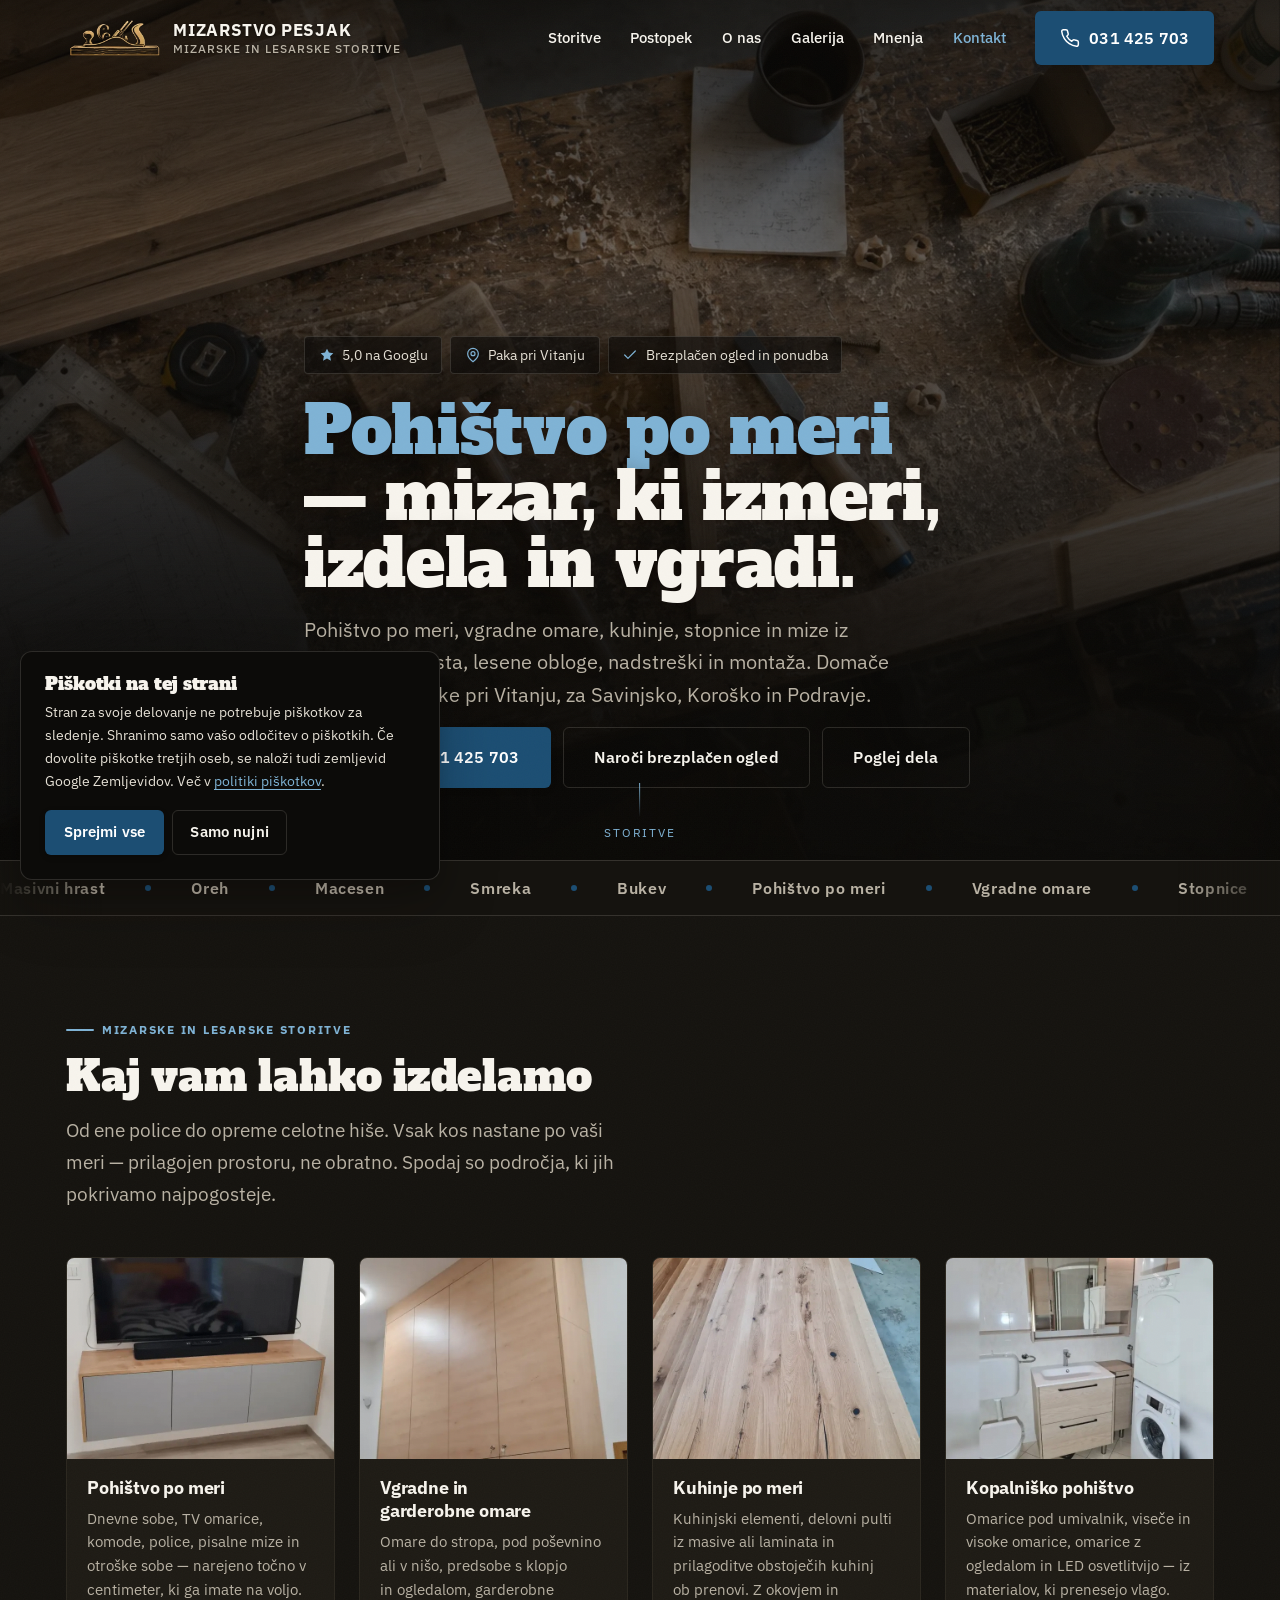
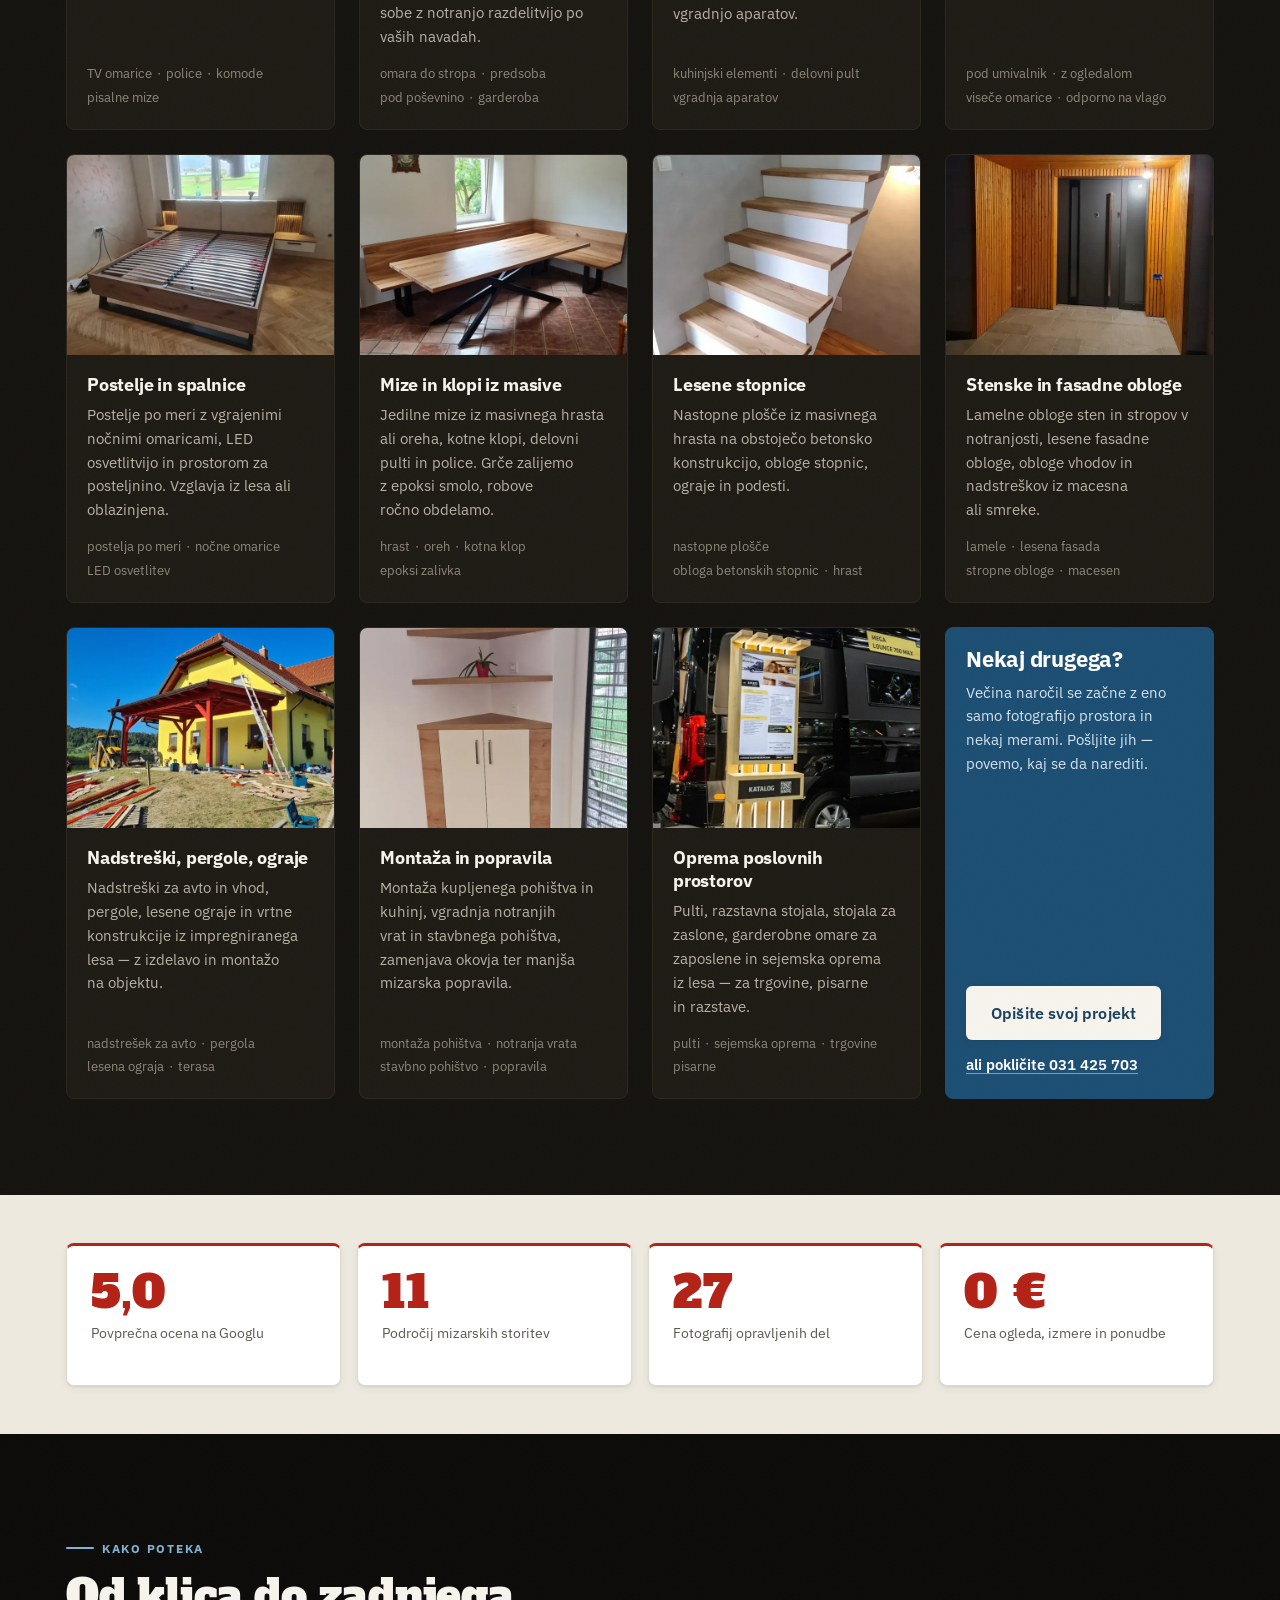
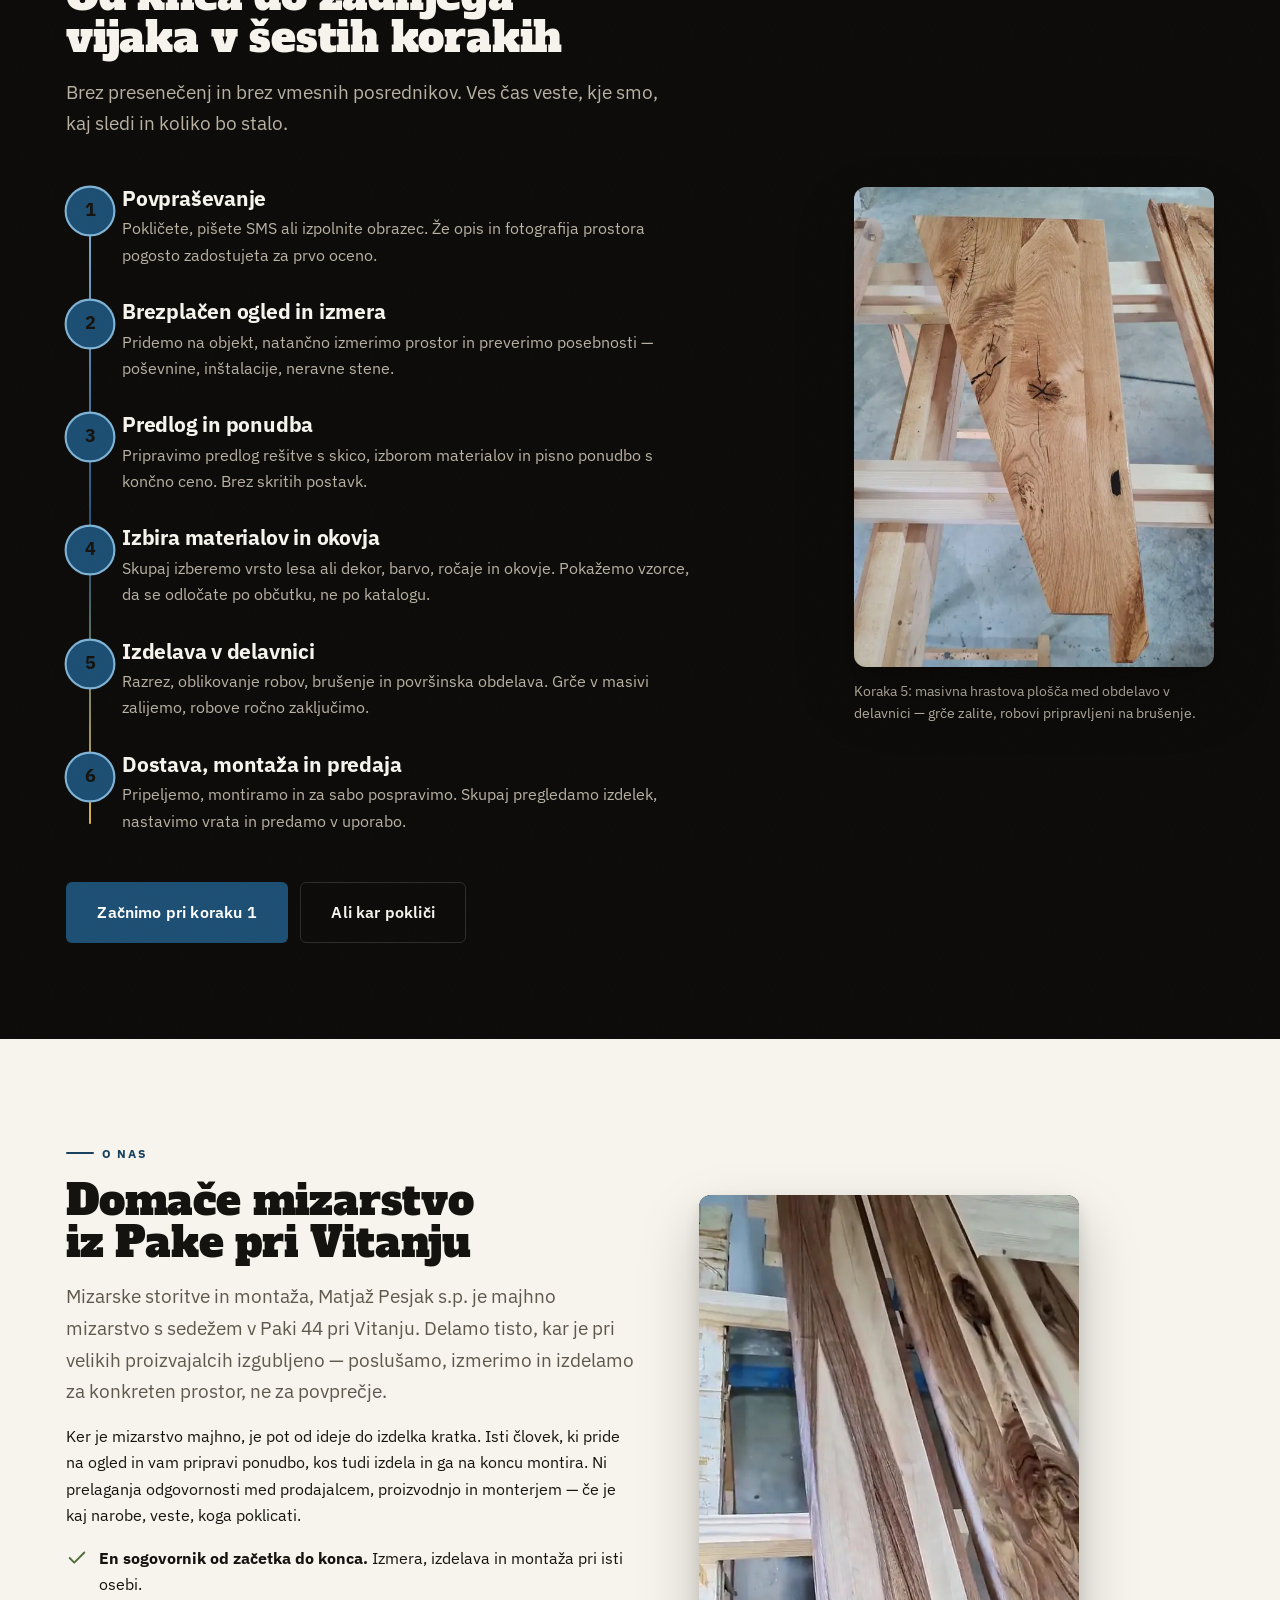
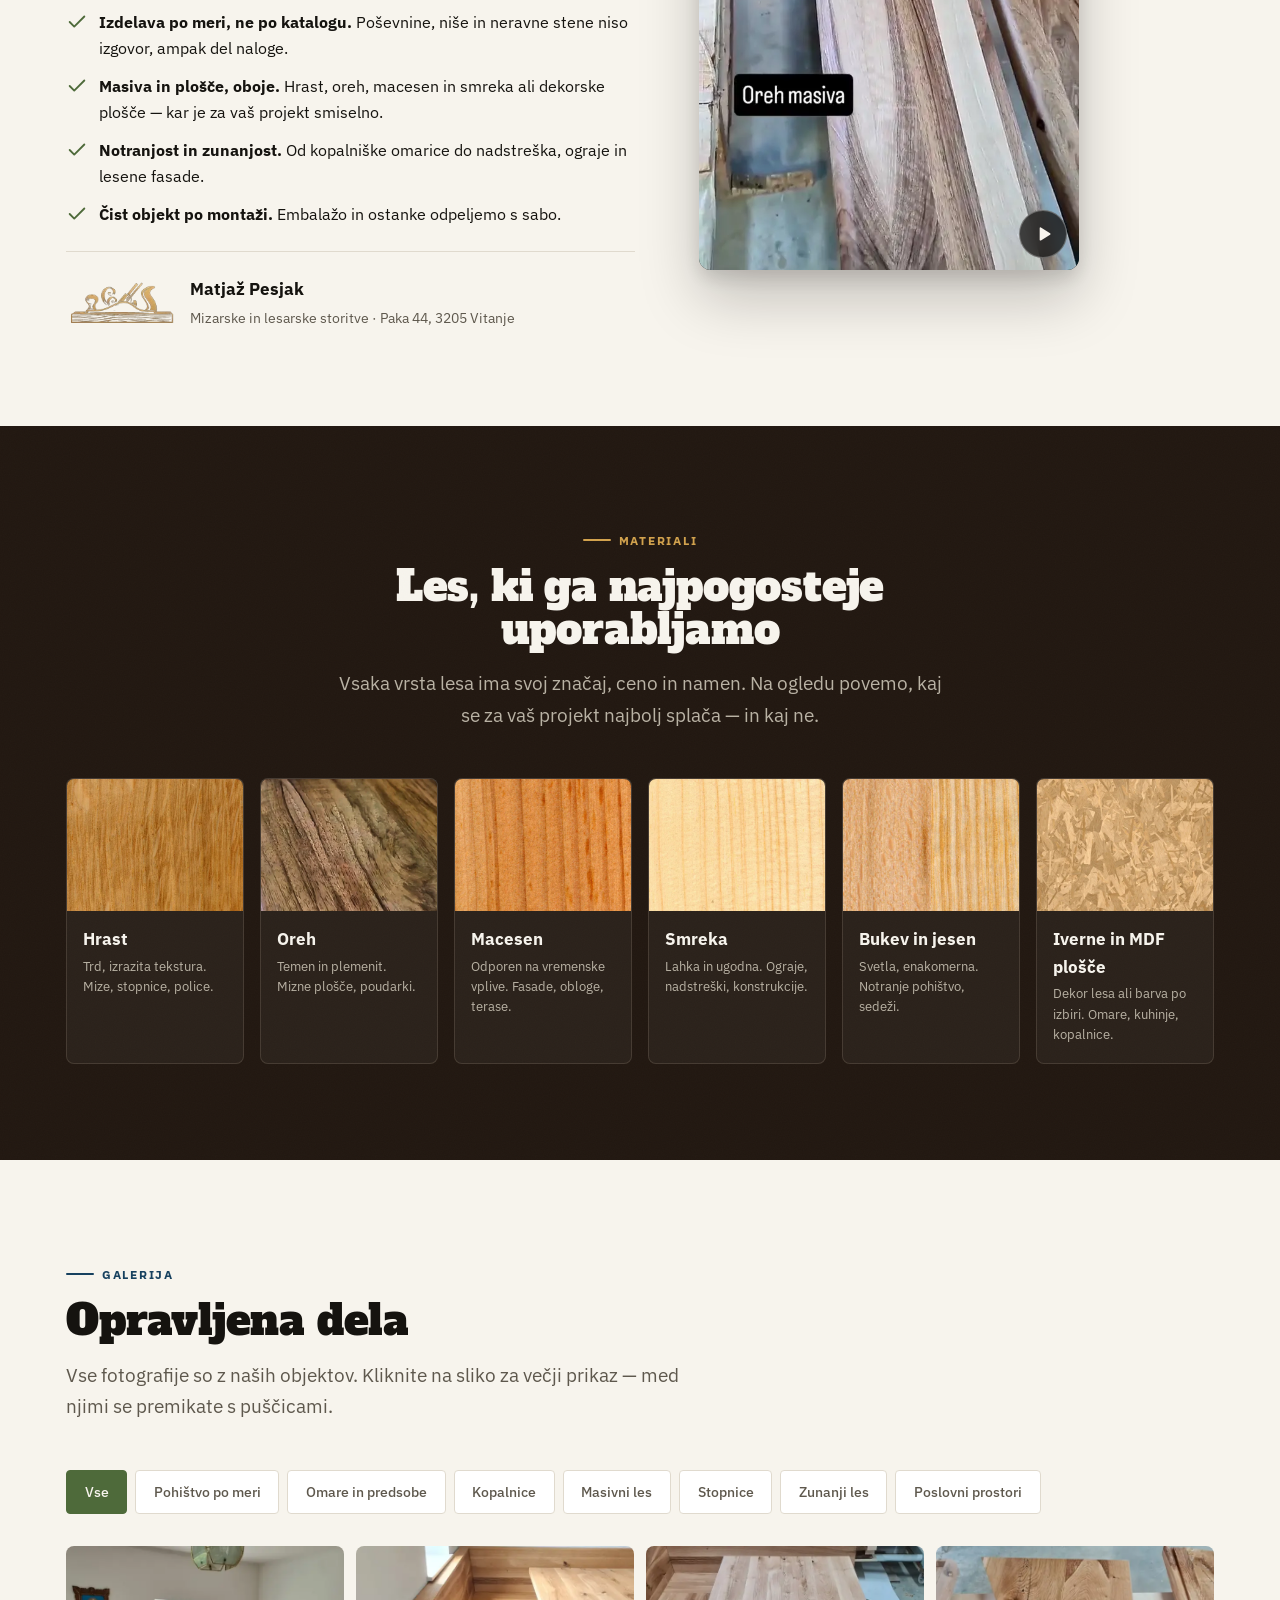
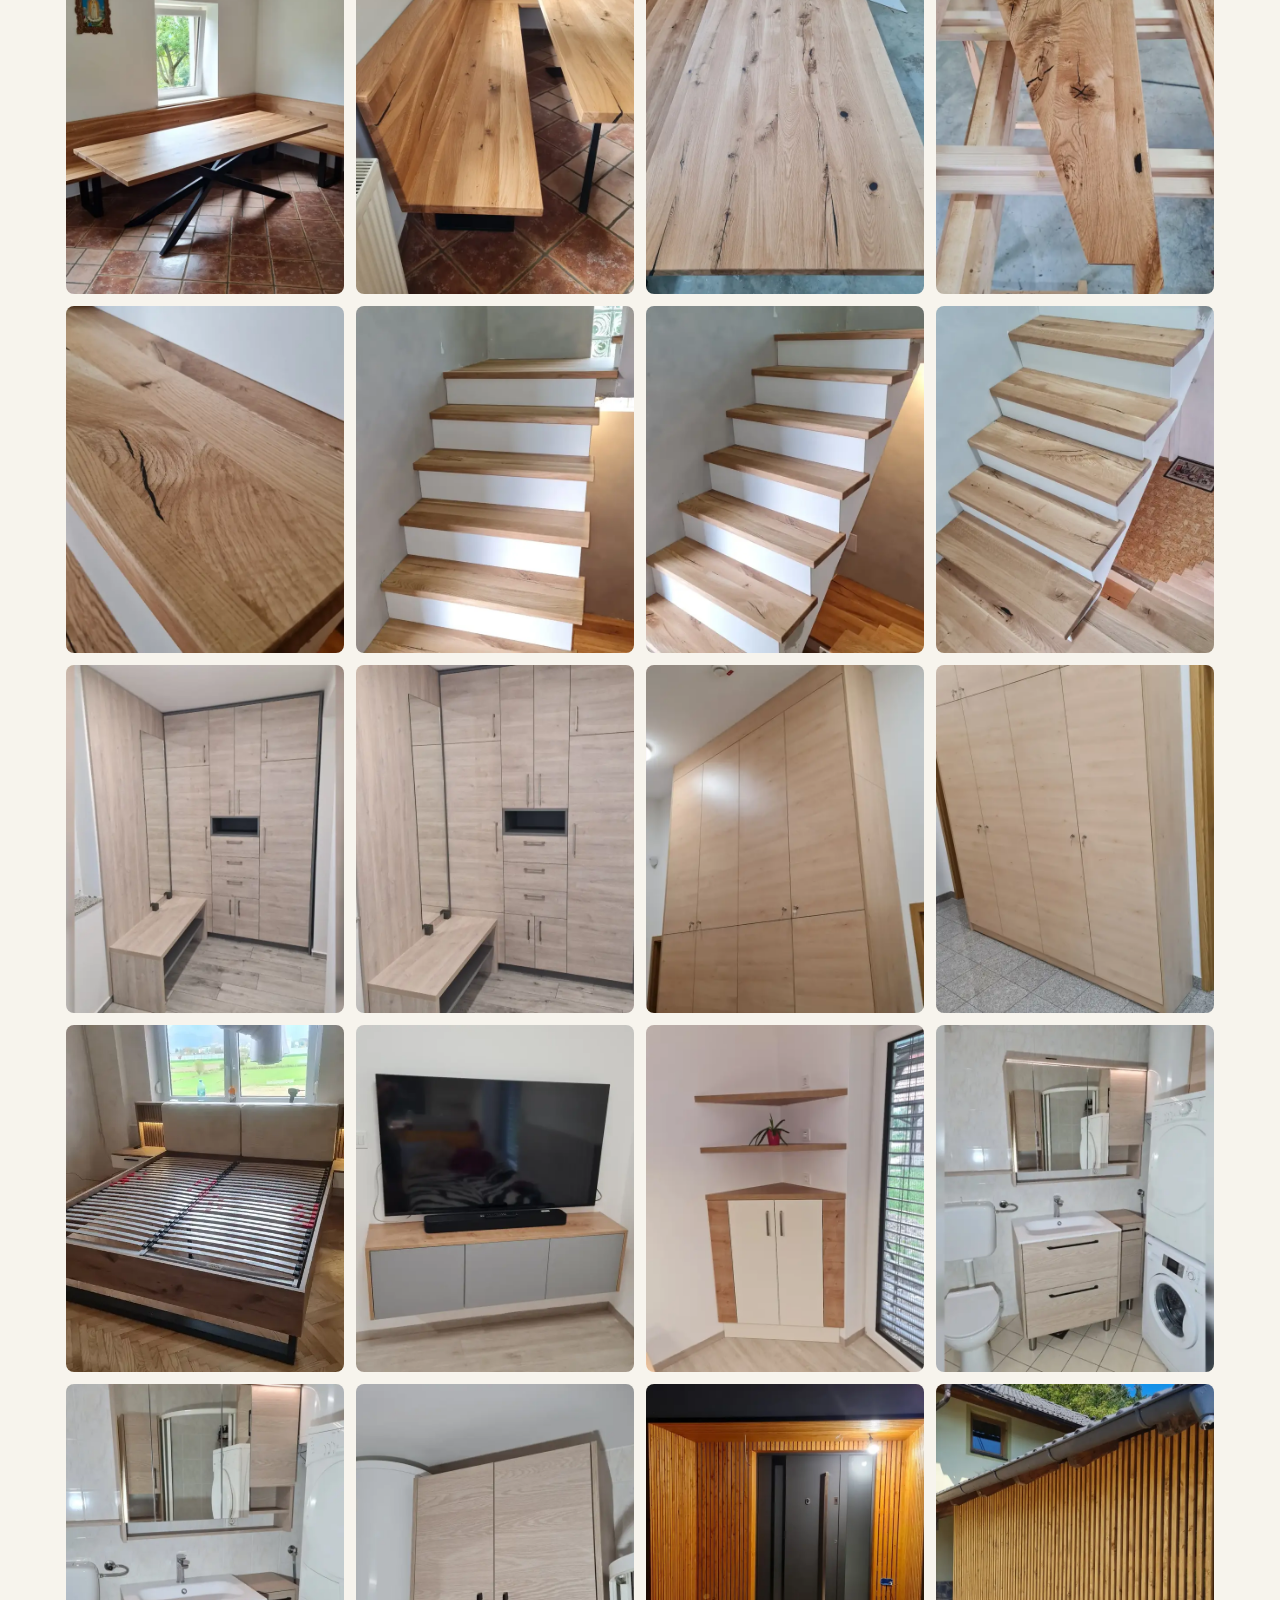
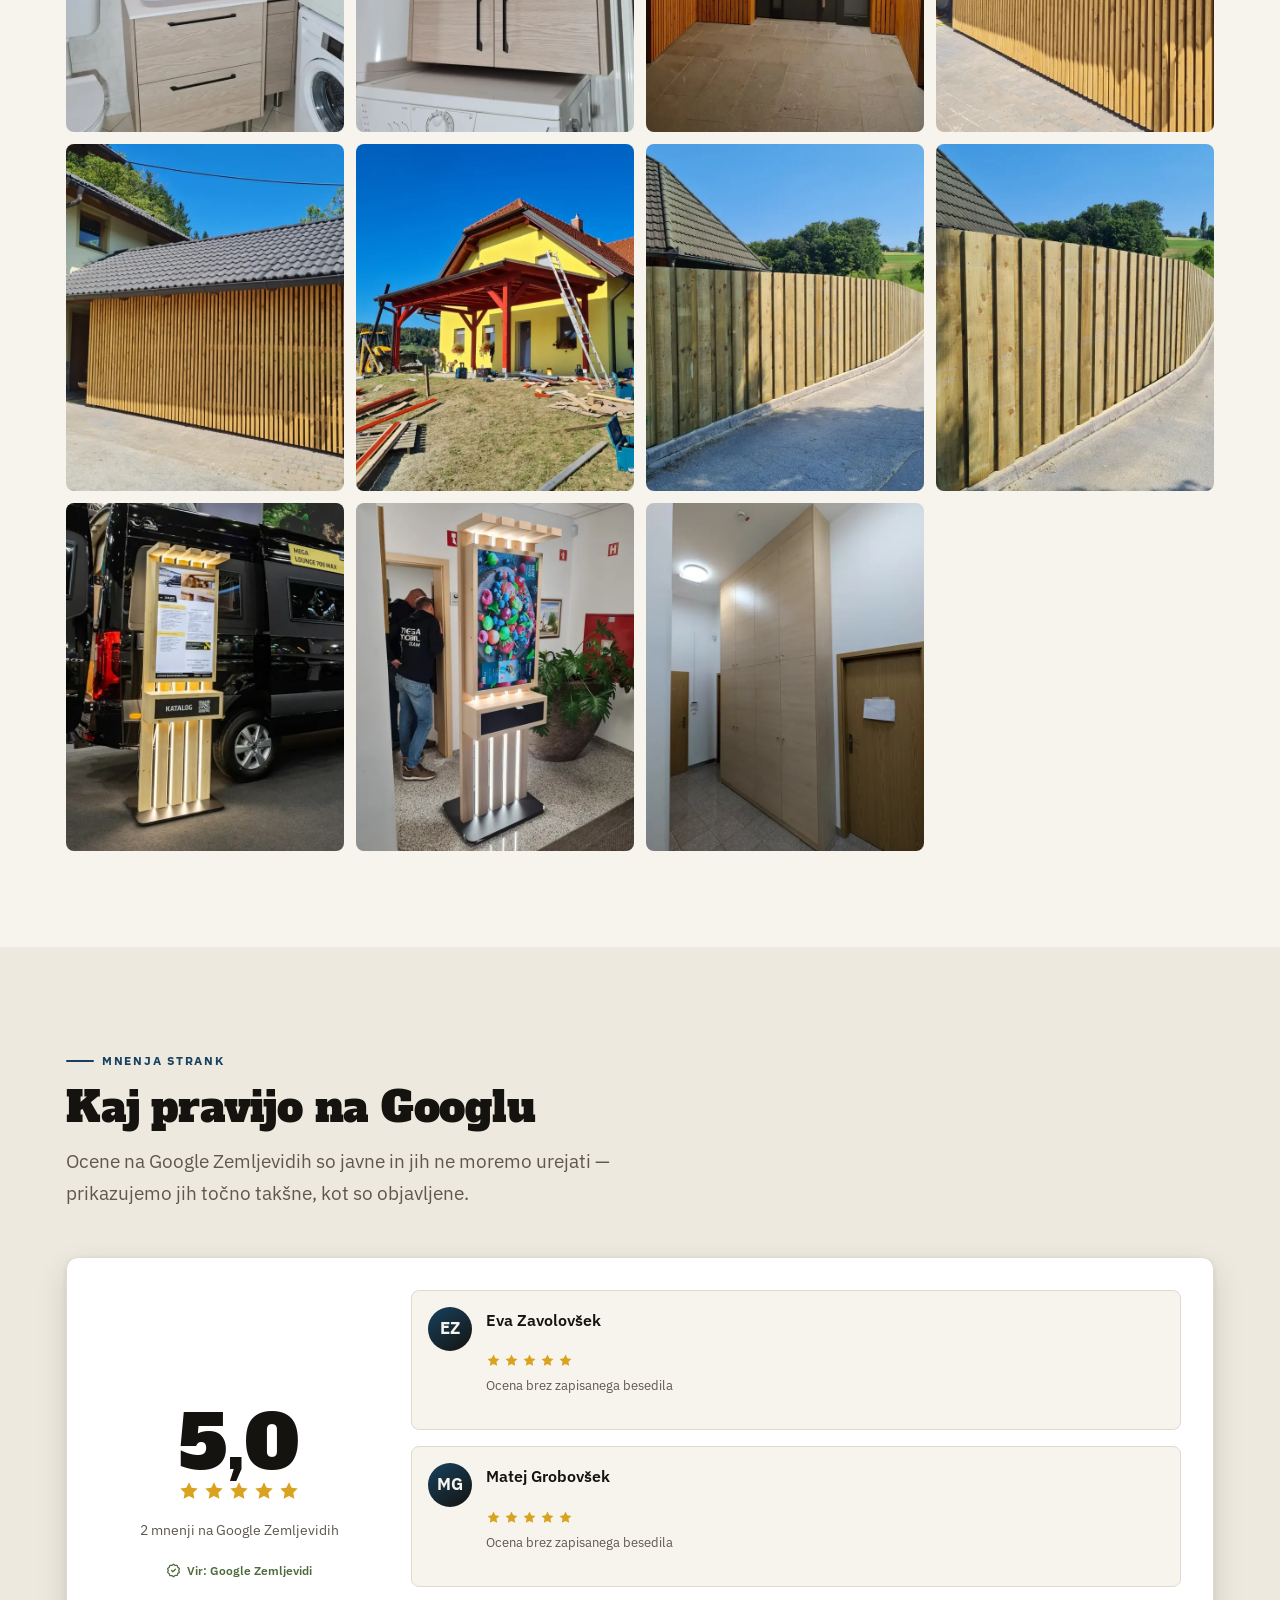
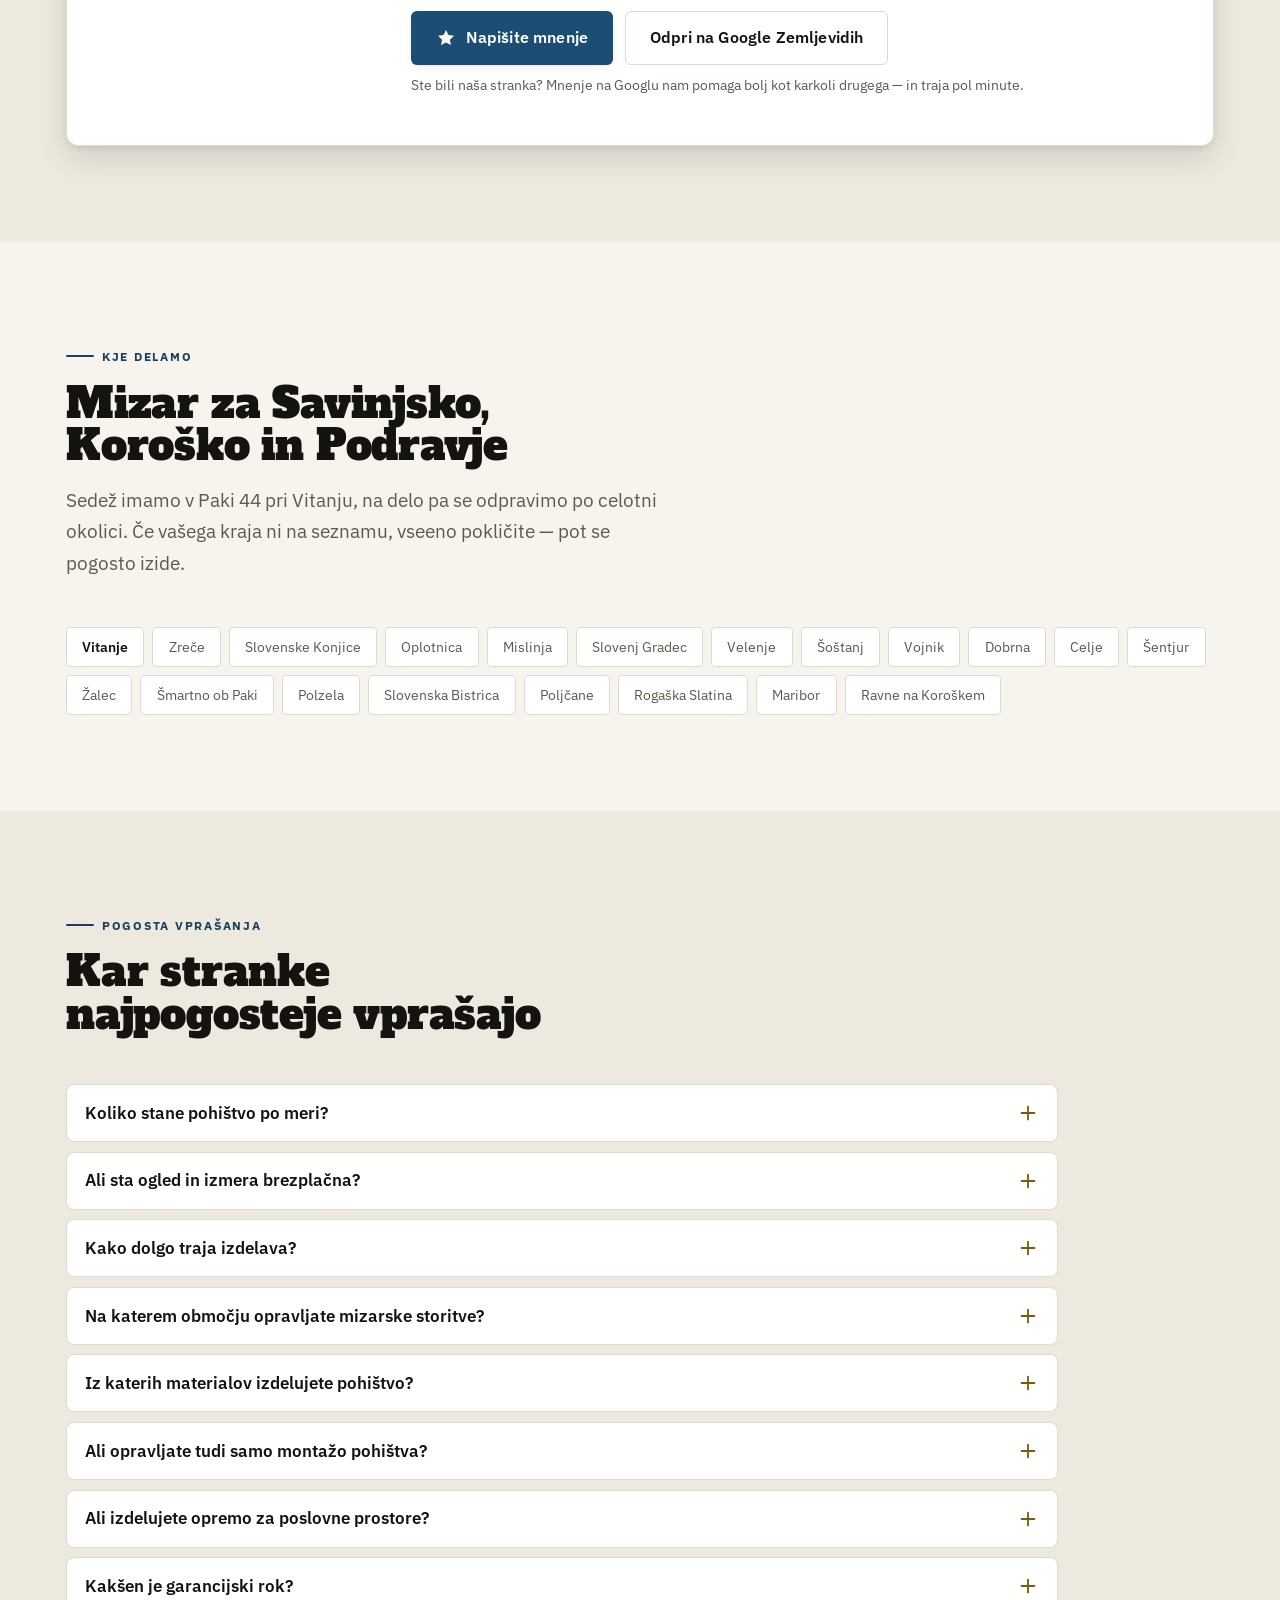
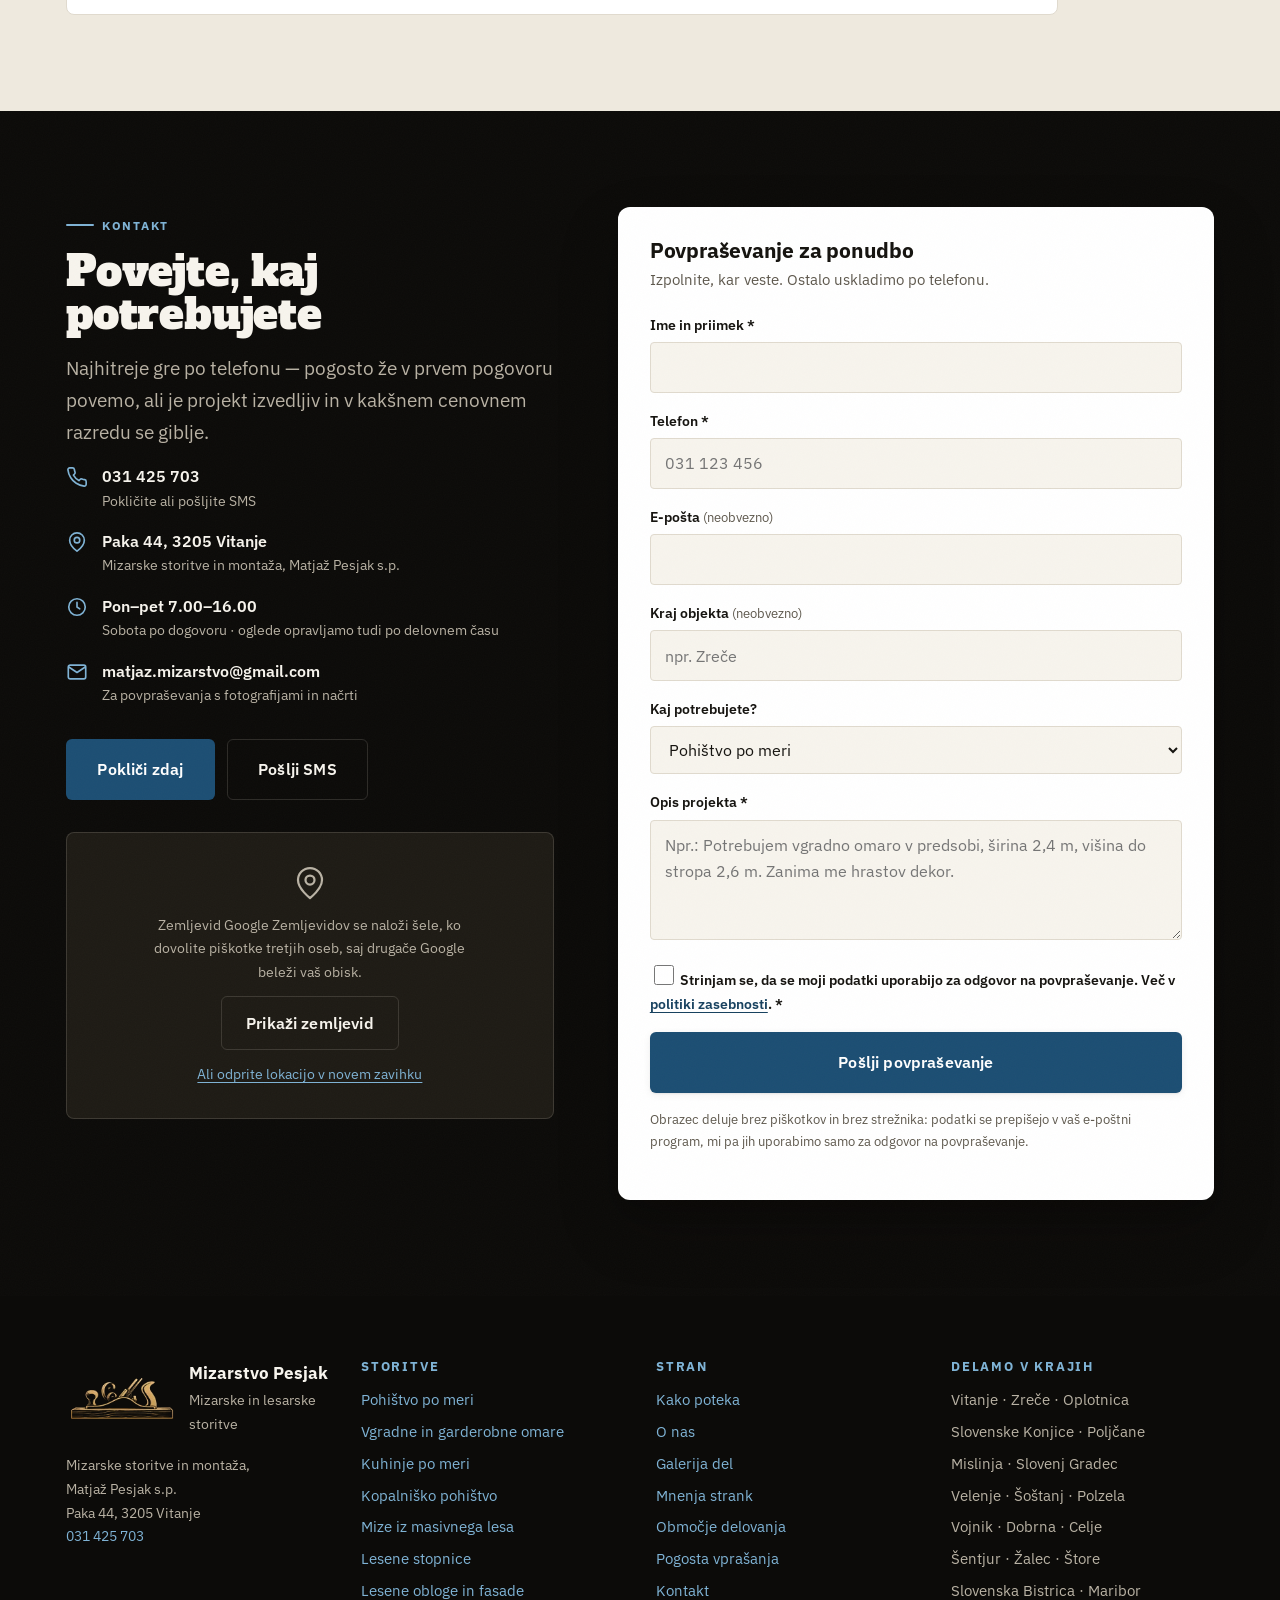
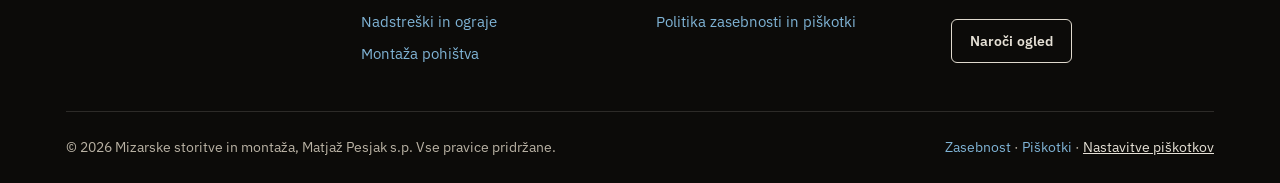
==== commit e714e800: "Revert "Obrazec: pošiljanje prek Web3Forms namesto odpiranja e-poštnega programa" This reverts commi" ====
--- a/index.html
+++ b/index.html
@@ -1167,10 +1167,6 @@
 
       <div class="reveal">
         <form class="form" id="povprasevanje" novalidate>
-          <!-- DEPLOY STEP: dostopni ključ Web3Forms (web3forms.com → vpiši e-naslov
-               podjetja → ključ pride po e-pošti). Ključ je javen po zasnovi: z njim
-               je mogoče poslati sporočilo samo na ta e-naslov. Prilepi ga v value. -->
-          <input type="hidden" name="access_key" value="">
           <h3 class="mb-1">Povpraševanje za ponudbo</h3>
           <p class="form__intro">
             Izpolnite, kar veste. Ostalo uskladimo po telefonu.
@@ -1246,17 +1242,18 @@
             <input type="text" id="spletna-stran" name="spletna-stran" tabindex="-1" autocomplete="off">
           </div>
 
-          <button class="btn btn--primary btn--lg w-full" type="submit" id="form-submit">
+          <button class="btn btn--primary btn--lg w-full" type="submit">
             Pošlji povpraševanje
           </button>
 
-          <div class="form__ok" id="form-ok" role="status" tabindex="-1">
-            <strong>Hvala za vaše povpraševanje!</strong> Kmalu vas bomo kontaktirali.
+          <div class="form__ok" id="form-ok" role="status">
+            Odpira se vaš e-poštni program z izpolnjenim sporočilom — za oddajo ga je treba še poslati.
+            Če se ni odprl, nas kar pokličite na <a href="tel:+38631425703" class="tel">031 425 703</a>.
           </div>
 
           <p class="form__note">
-            Obrazec deluje brez piškotkov. Podatki se prek storitve Web3Forms pošljejo
-            neposredno na naš e-naslov, uporabimo pa jih samo za odgovor na povpraševanje.
+            Obrazec deluje brez piškotkov in brez strežnika: podatki se prepišejo
+            v vaš e-poštni program, mi pa jih uporabimo samo za odgovor na povpraševanje.
           </p>
         </form>
       </div>
--- a/assets/styles.css
+++ b/assets/styles.css
@@ -307,9 +307,6 @@
     color 200ms ease;
 }
 .btn:active { transform: scale(0.97); }
-/* Med pošiljanjem obrazca: zaklenjen, brez dviga in odseva */
-.btn:disabled { cursor: progress; opacity: 0.8; transform: none !important; box-shadow: var(--shadow-sm) !important; }
-.btn:disabled::after { display: none; }
 .btn svg { width: 20px; height: 20px; flex: none; }
 
 @media (hover: hover) and (pointer: fine) {
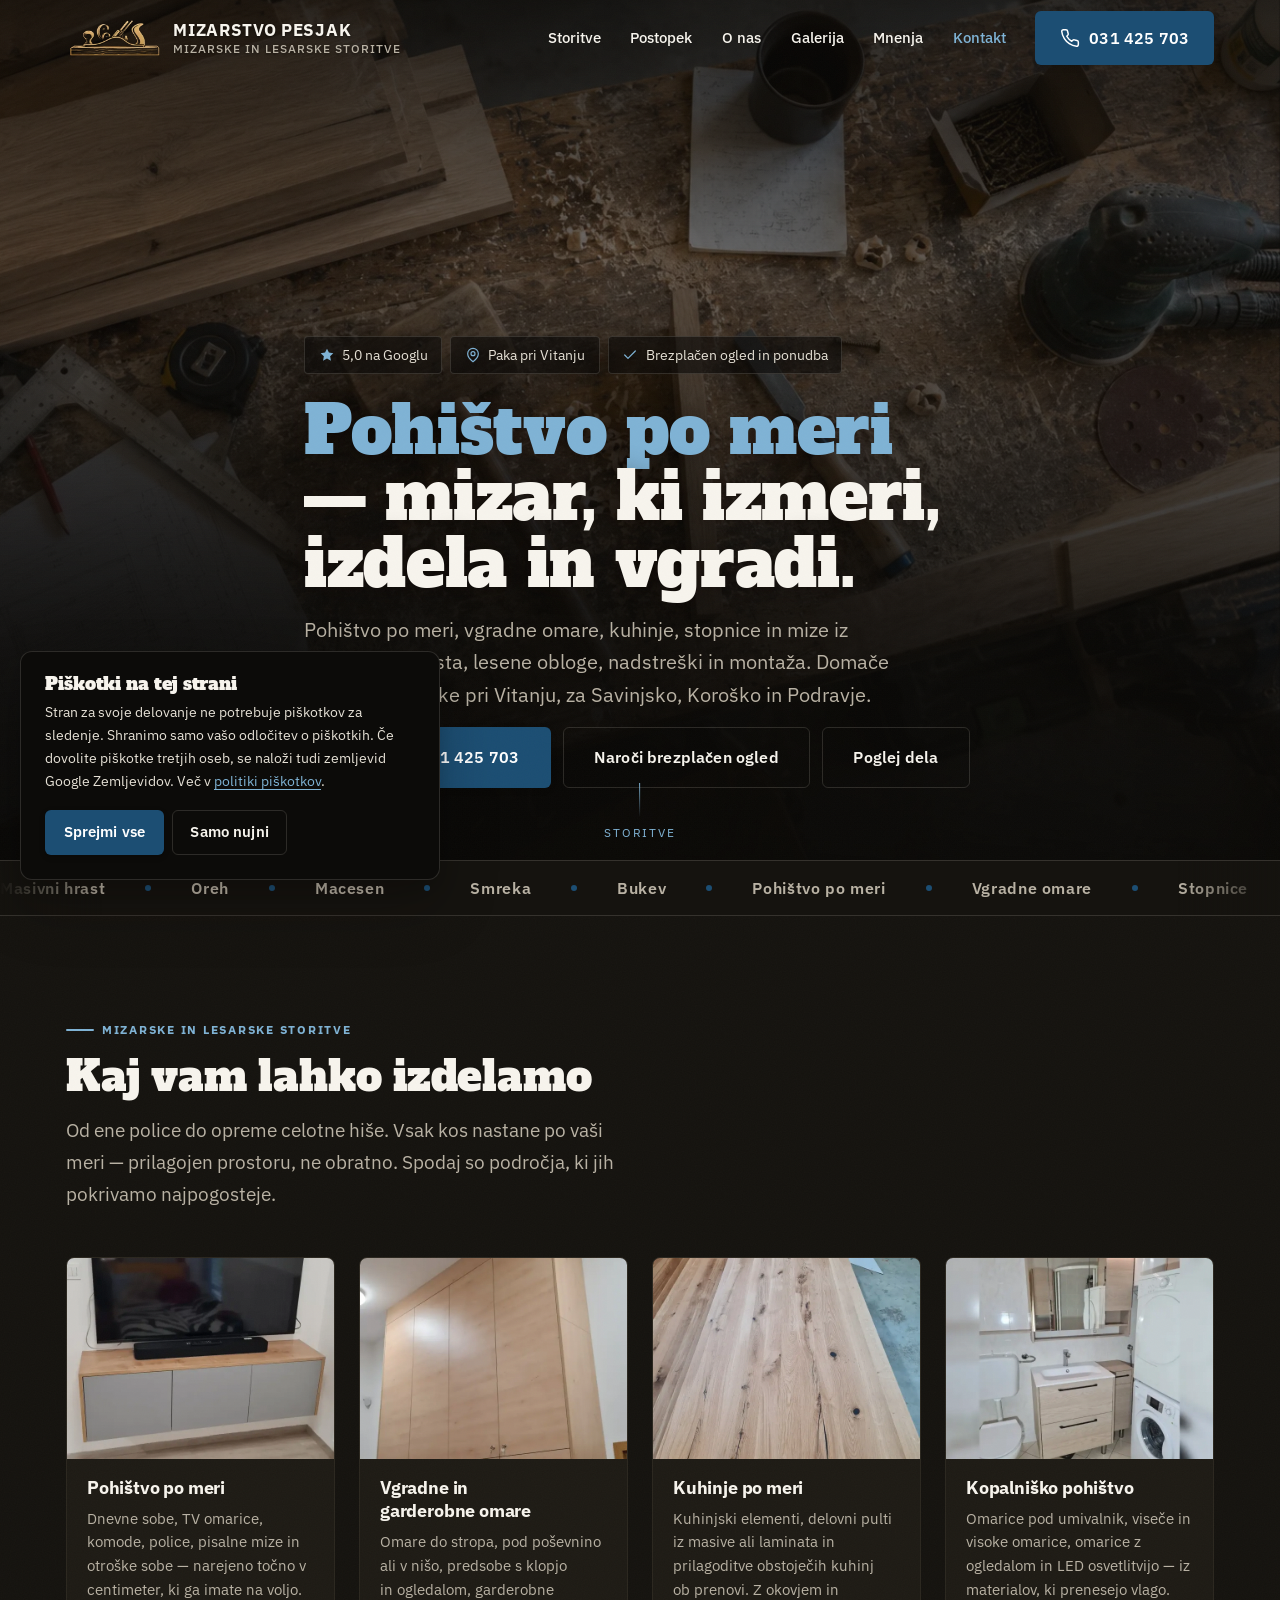
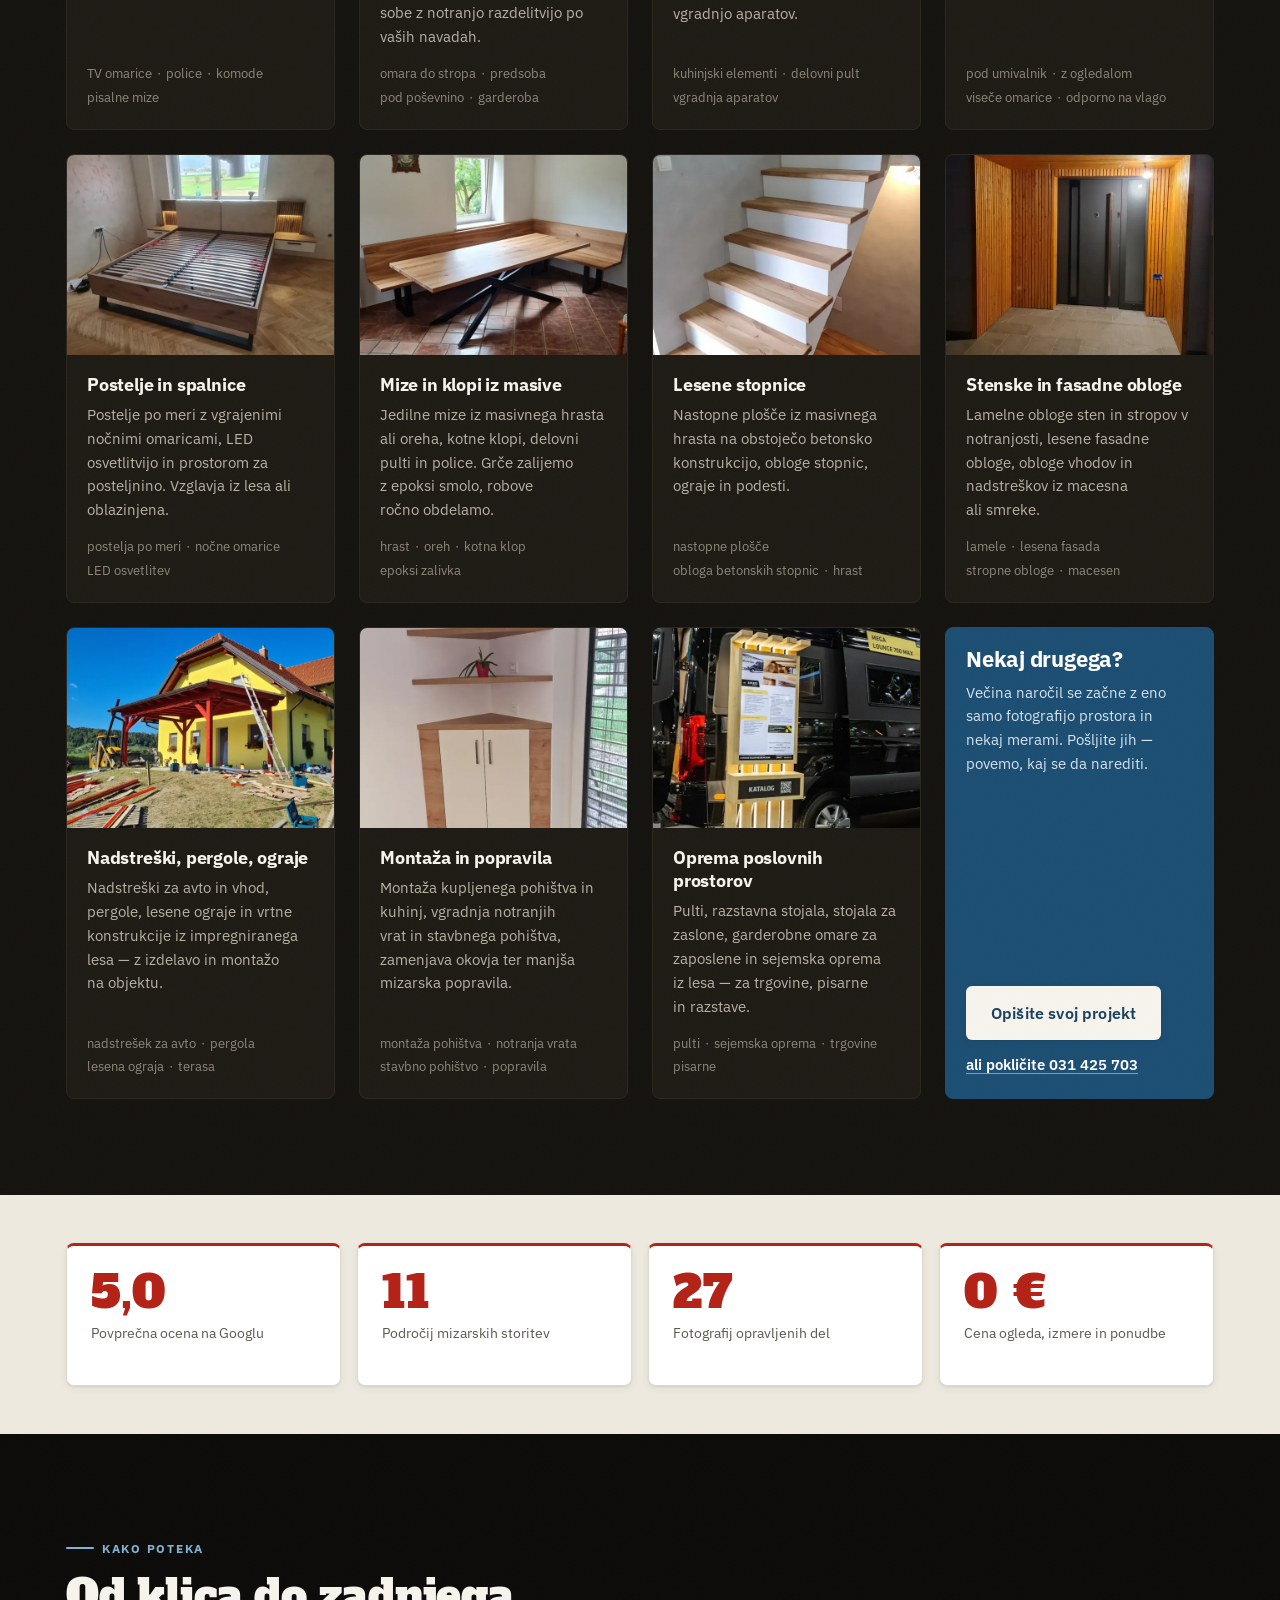
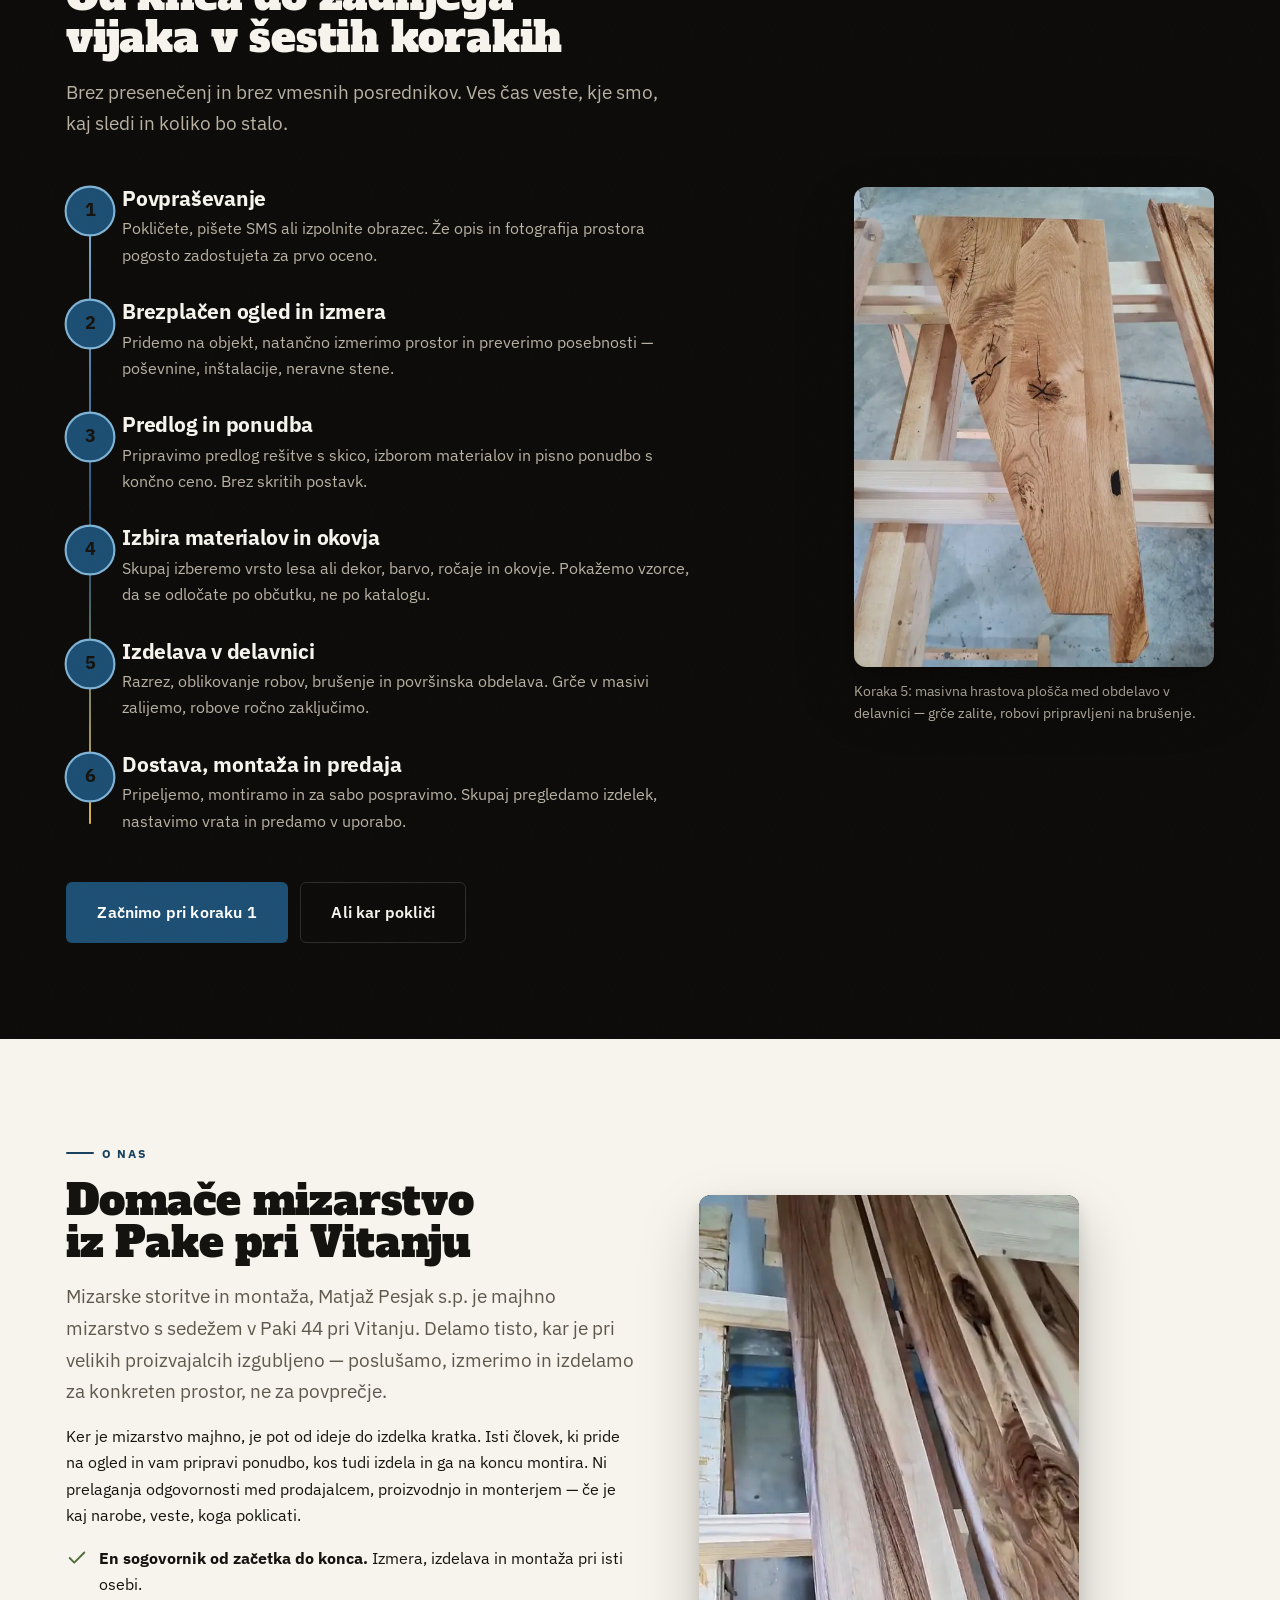
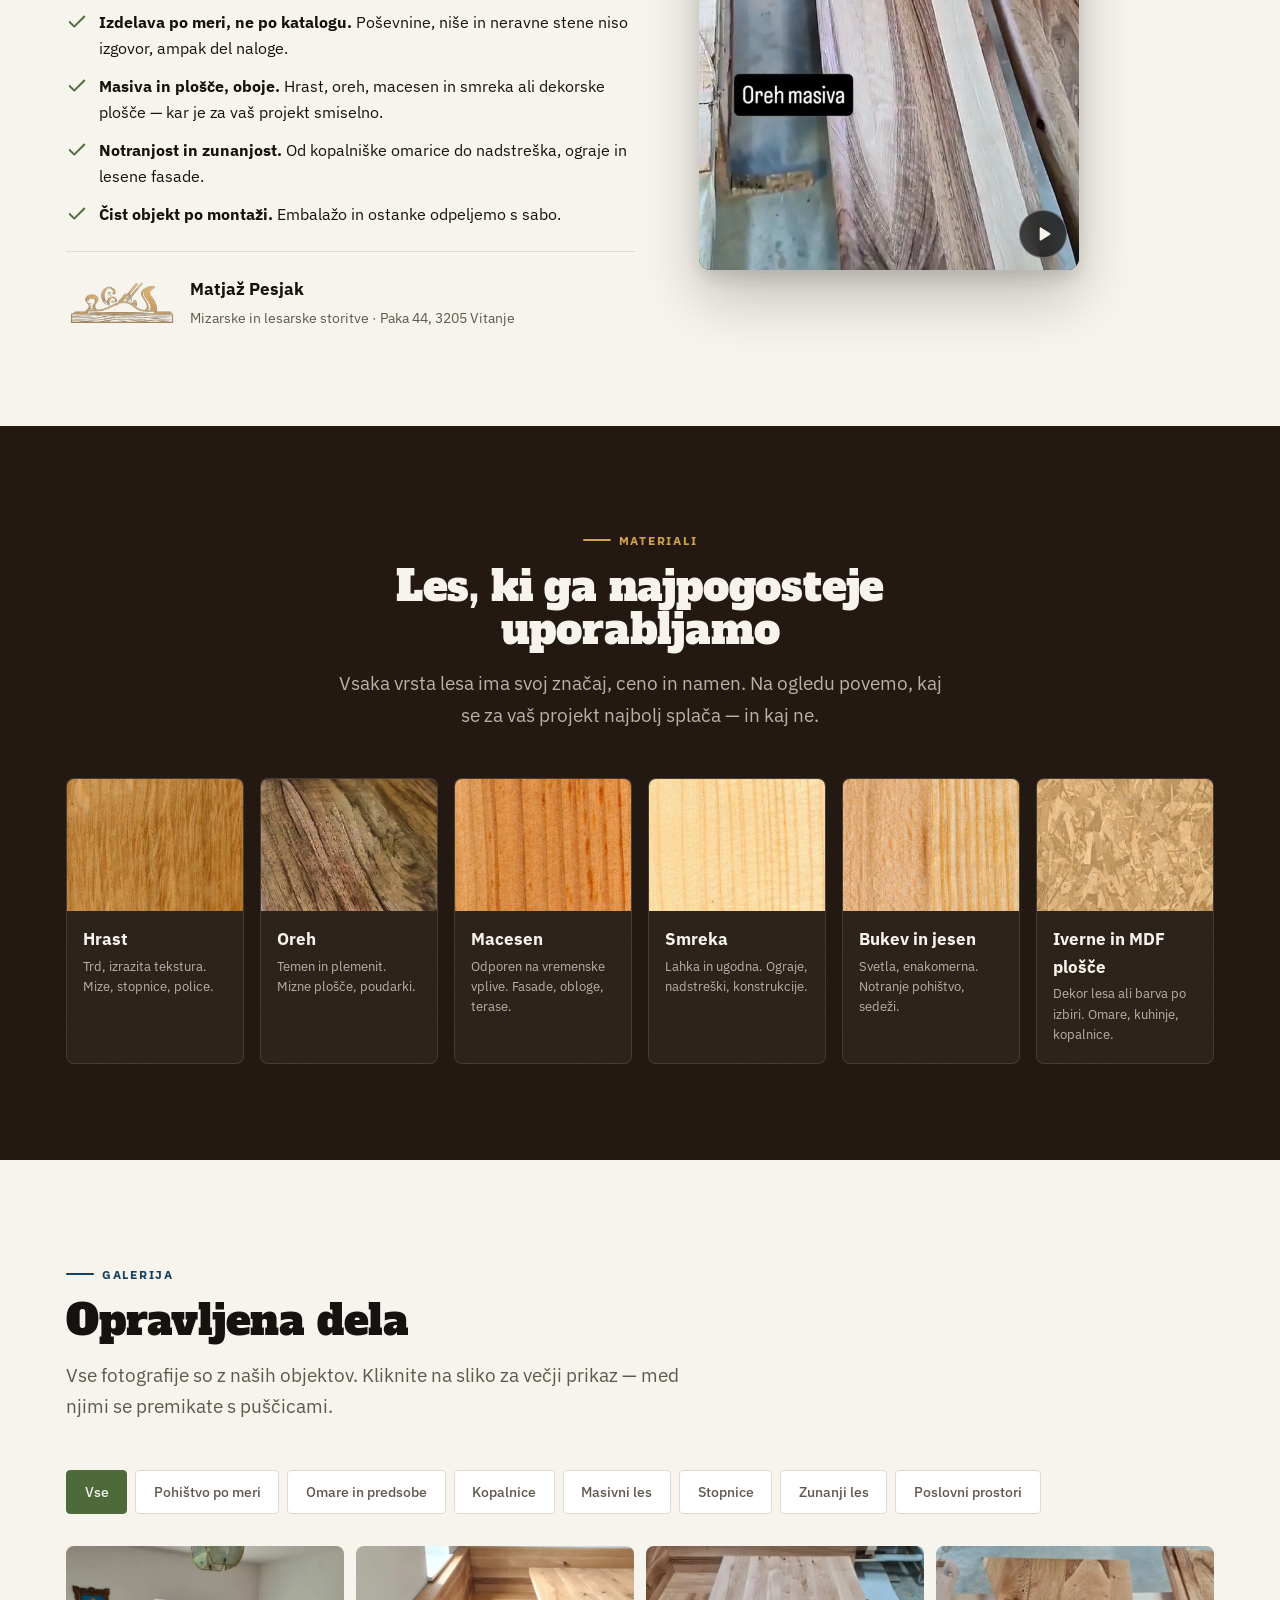
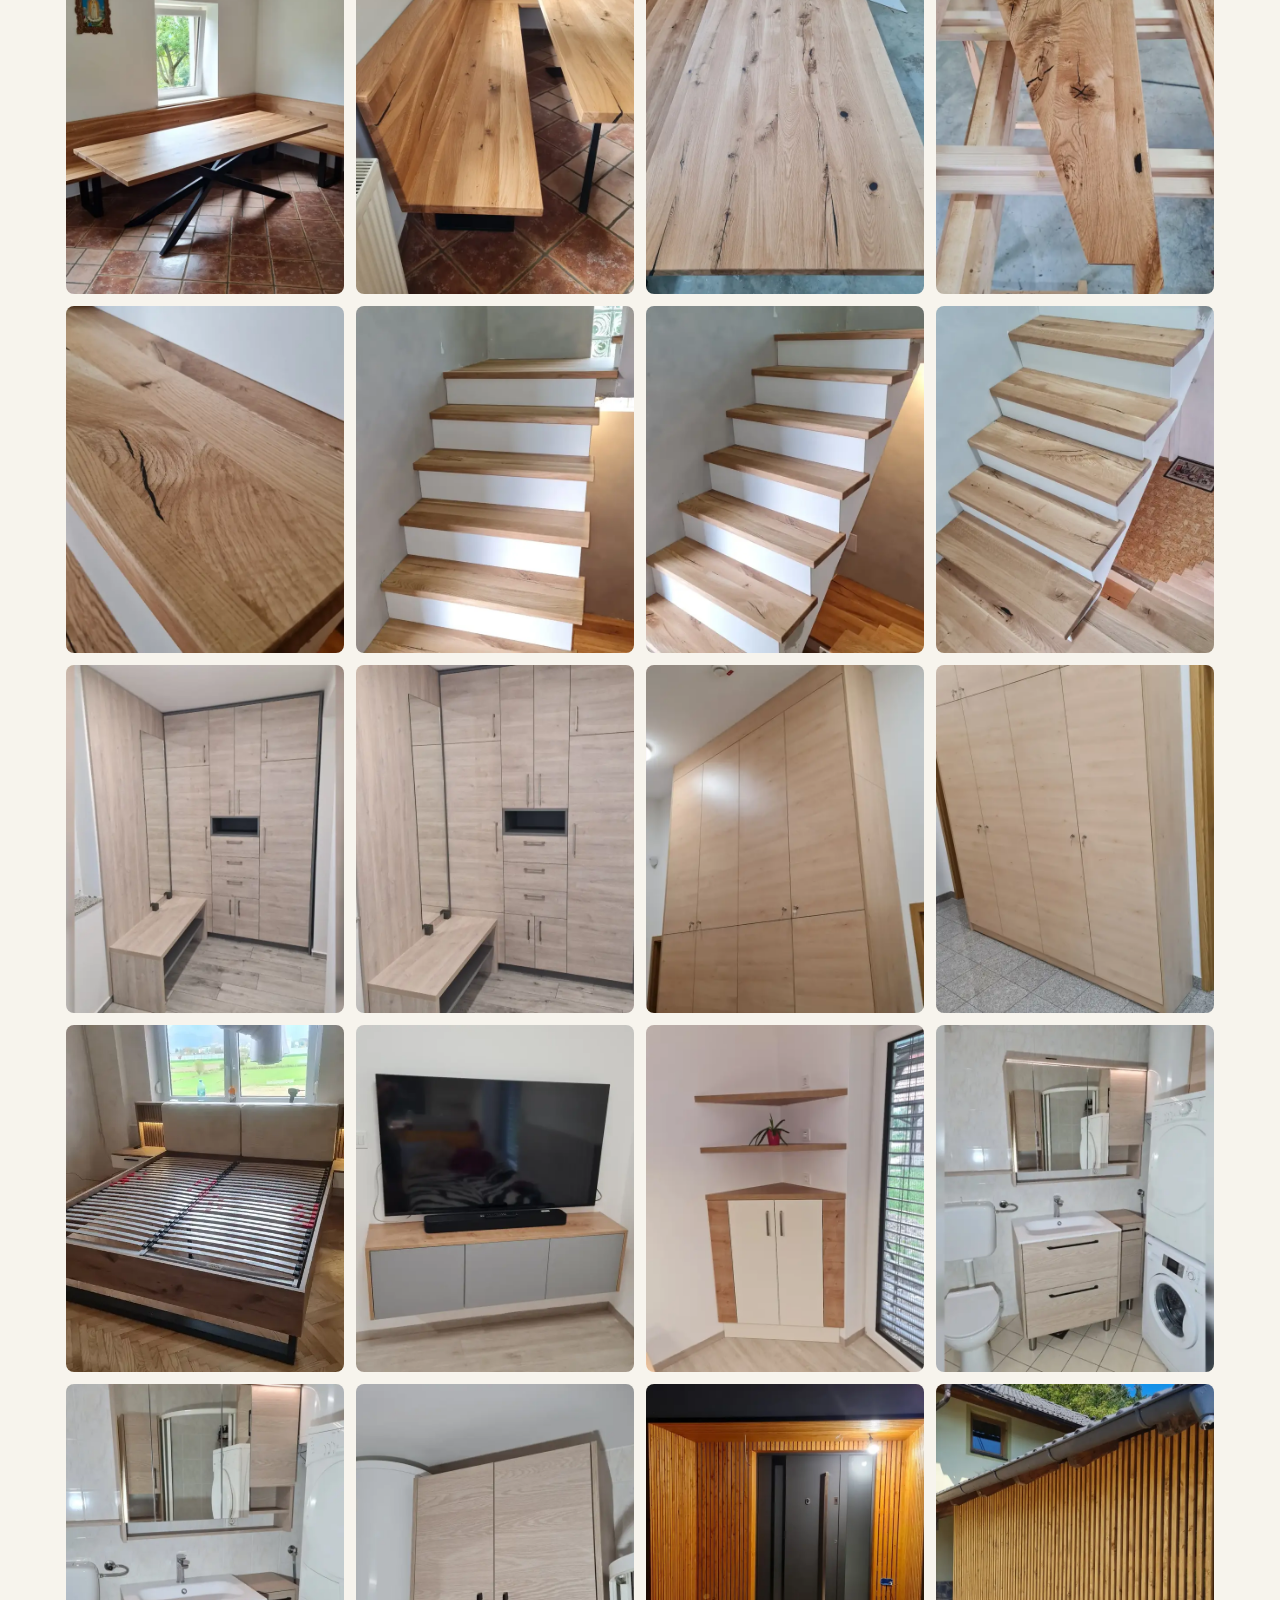
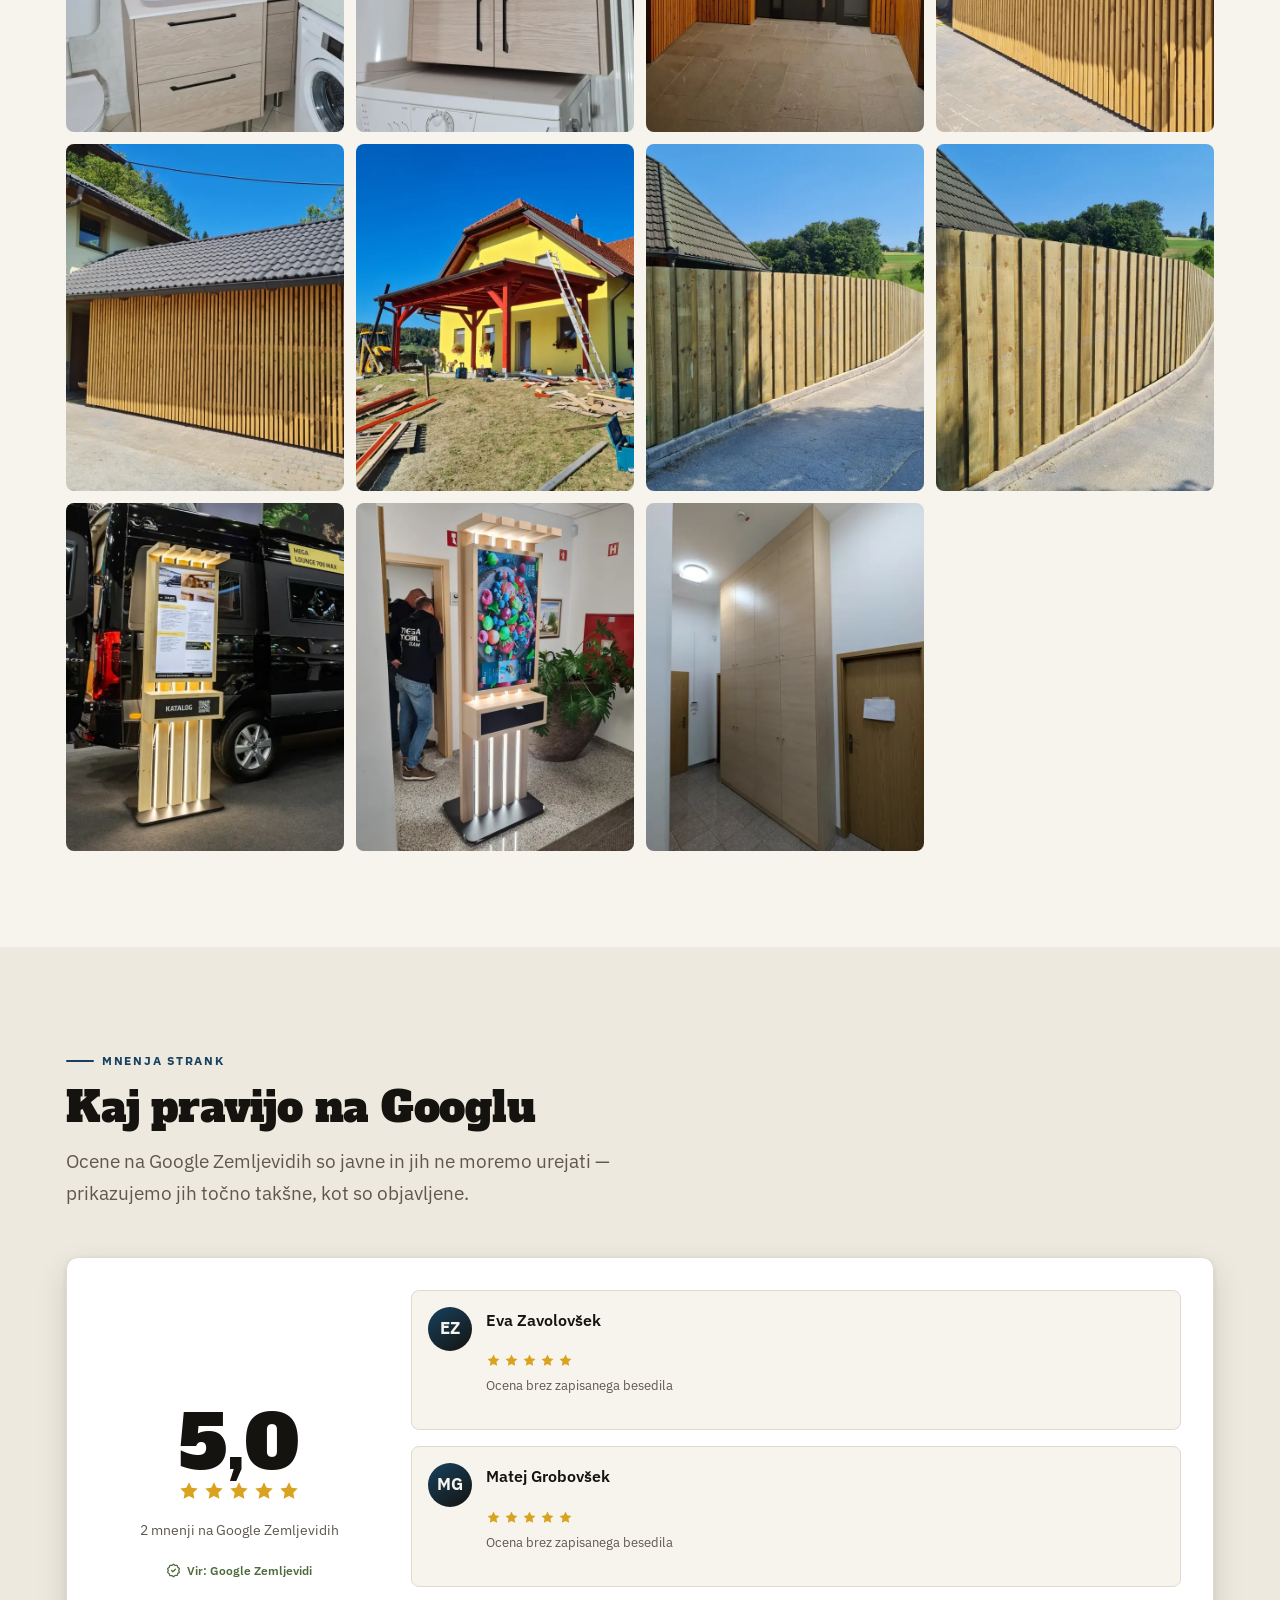
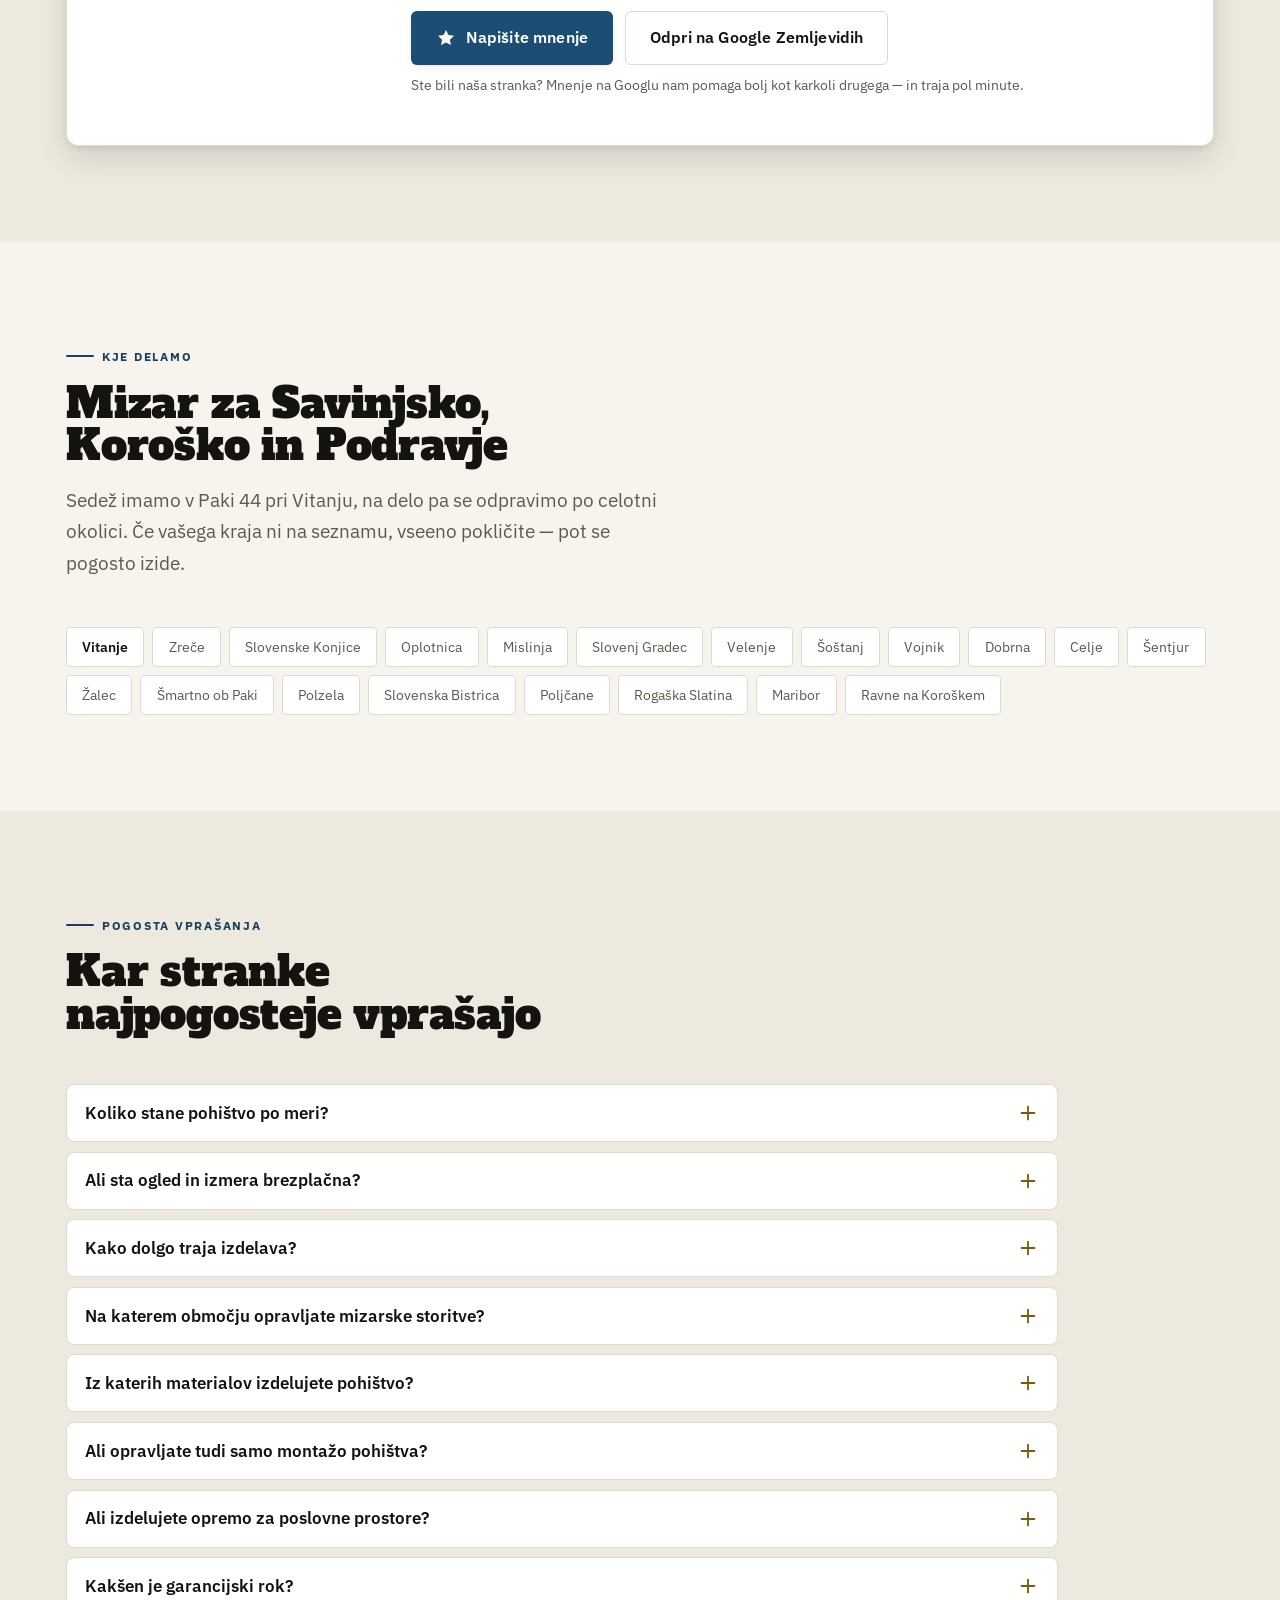
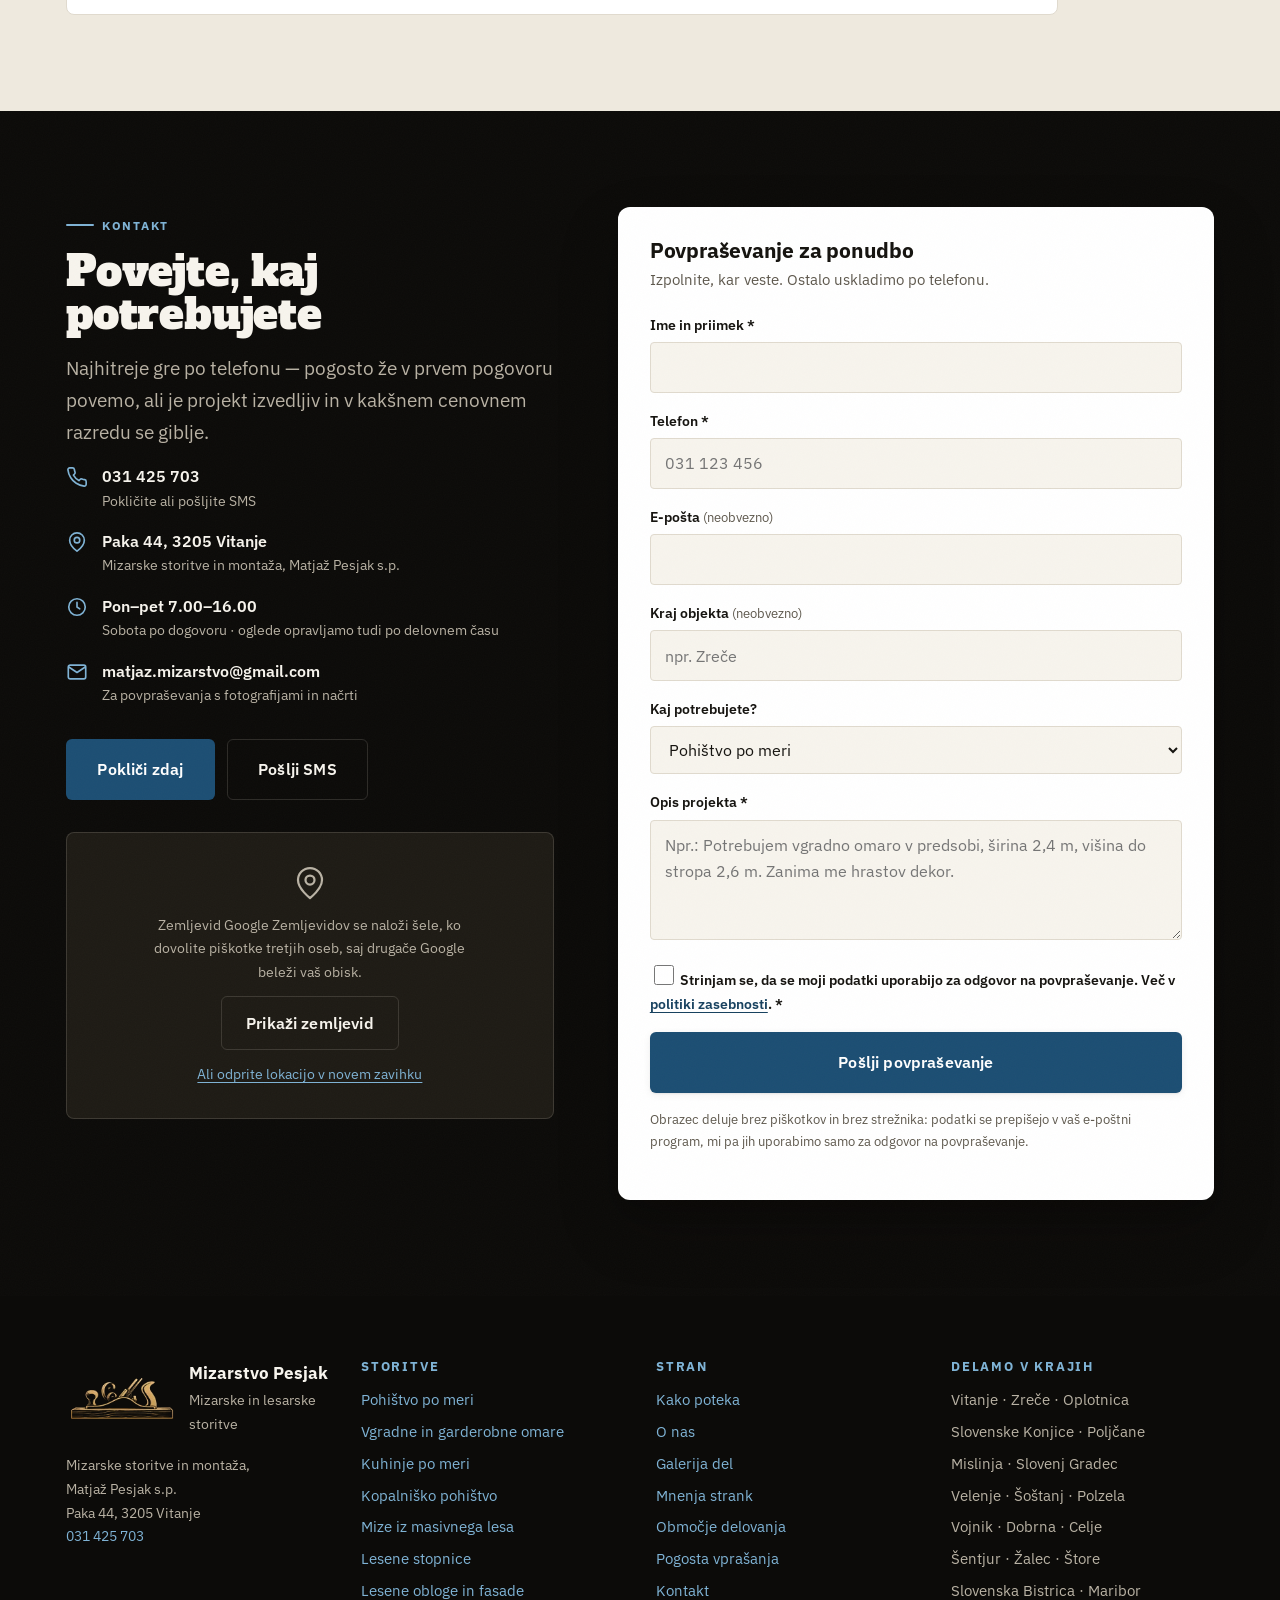
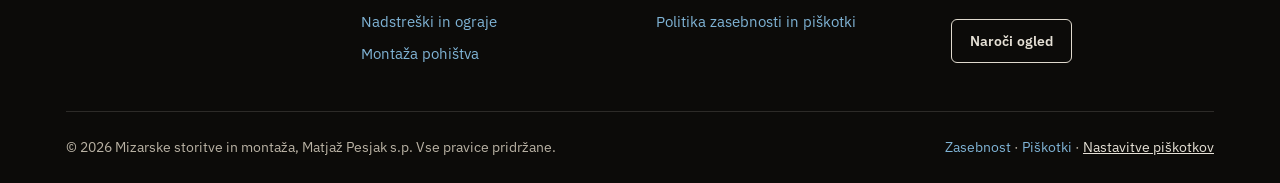
==== commit 0e0b8394: "Obrazec: mailto ostane, dodana rezerva za računalnike brez e-poštnega programa Naročnik je Web3Forms" ====
--- a/index.html
+++ b/index.html
@@ -1247,8 +1247,16 @@
           </button>
 
           <div class="form__ok" id="form-ok" role="status">
-            Odpira se vaš e-poštni program z izpolnjenim sporočilom — za oddajo ga je treba še poslati.
-            Če se ni odprl, nas kar pokličite na <a href="tel:+38631425703" class="tel">031 425 703</a>.
+            <p>Odpira se vaš e-poštni program z izpolnjenim sporočilom — za oddajo ga je treba še poslati.</p>
+            <!-- Rezerva za računalnike brez nastavljenega e-poštnega programa:
+                 povezave napolni main.js z istim sporočilom kot mailto. -->
+            <p class="form__fallback">
+              Se ni nič odprlo? Pošljite prek
+              <a id="ok-gmail" href="https://mail.google.com/" target="_blank" rel="noopener">Gmaila</a>
+              ali <a id="ok-outlook" href="https://outlook.live.com/" target="_blank" rel="noopener">Outlooka</a>,
+              <button type="button" class="form__copy" id="ok-copy">kopirajte sporočilo</button>
+              ali nas pokličite na <a href="tel:+38631425703" class="tel">031 425 703</a>.
+            </p>
           </div>
 
           <p class="form__note">
--- a/assets/styles.css
+++ b/assets/styles.css
@@ -1382,6 +1382,19 @@
   font-size: 0.92rem;
 }
 .form__ok[data-show] { display: block; }
+.form__ok p { margin: 0; }
+.form__fallback { margin-top: 0.5rem !important; font-size: 0.86rem; }
+.form__ok a,
+.form__copy { color: inherit; font-weight: 600; text-decoration: underline; text-underline-offset: 3px; }
+/* Gumb, ki je videti kot povezava v besedilu */
+.form__copy {
+  padding: 0;
+  border: 0;
+  background: none;
+  font: inherit;
+  font-weight: 600;
+  cursor: pointer;
+}
 
 /* Zemljevid pod privolitvijo za piškotke */
 .map-box {
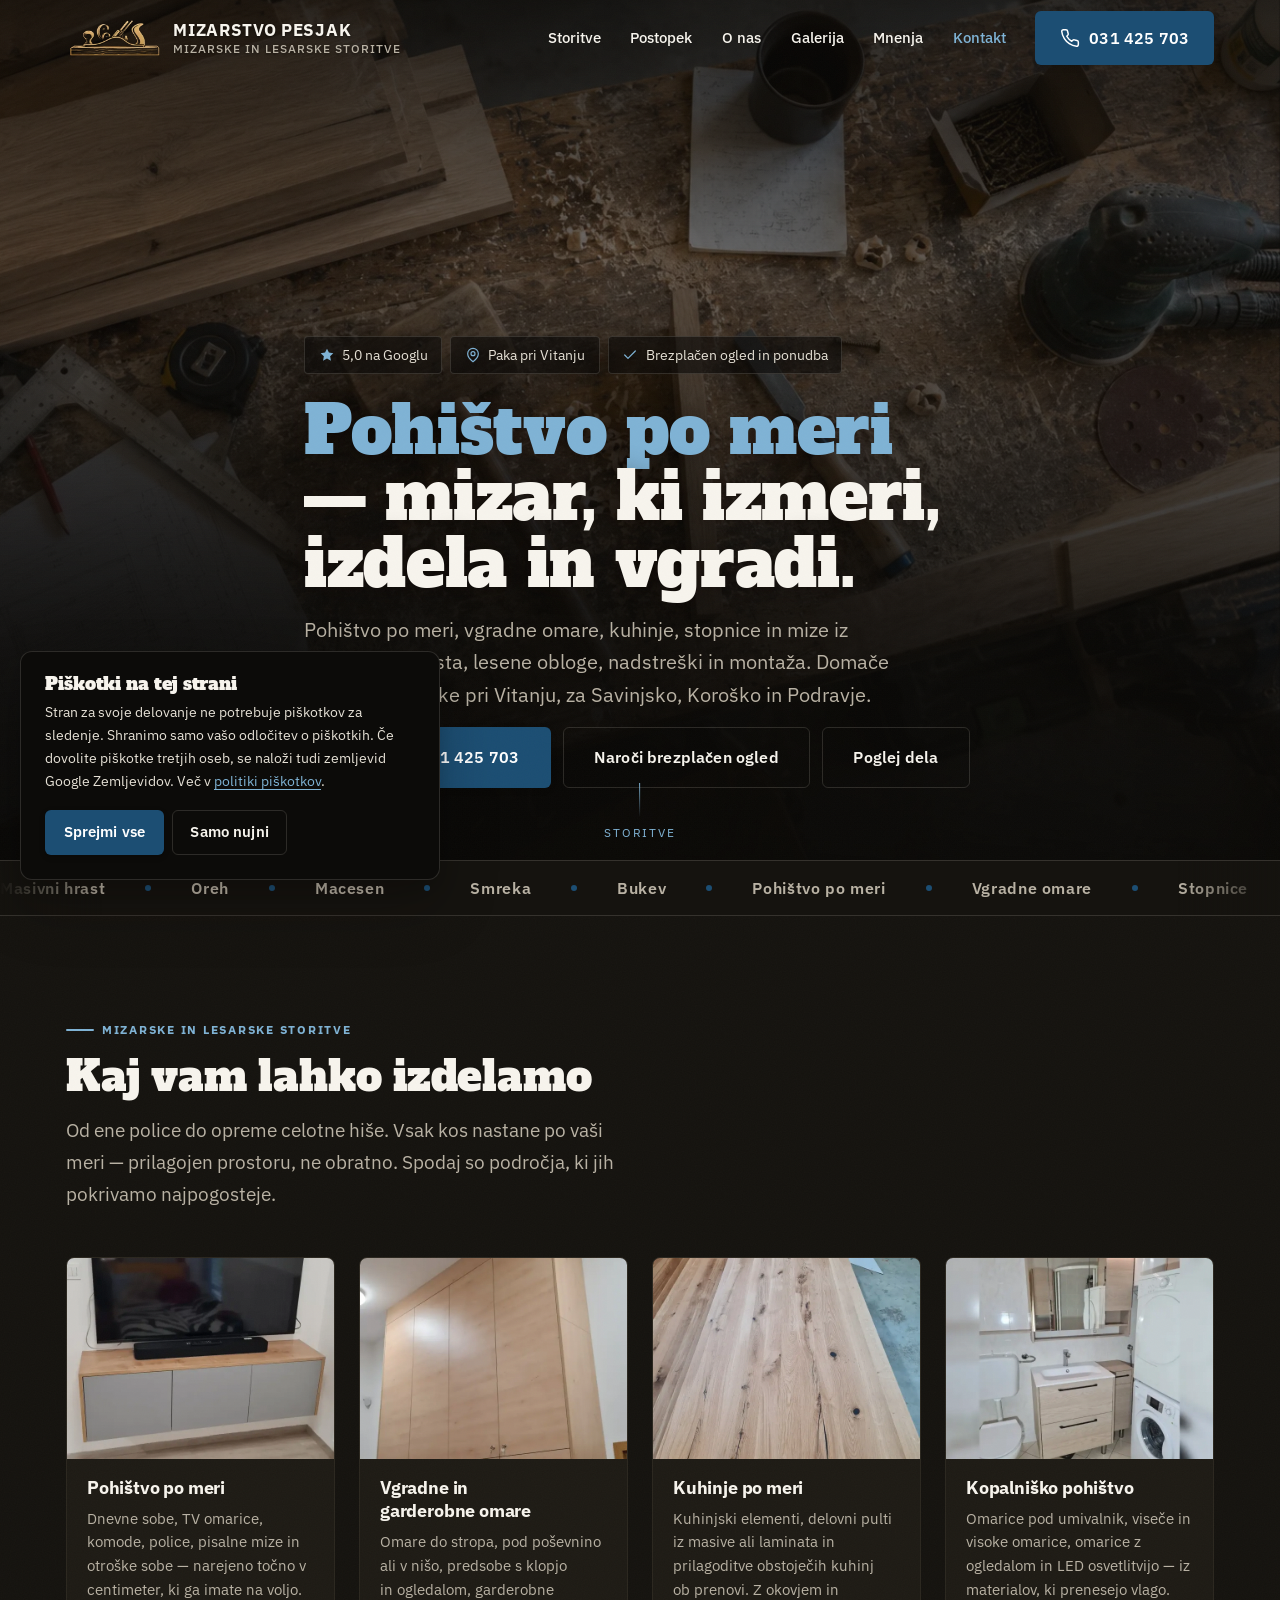
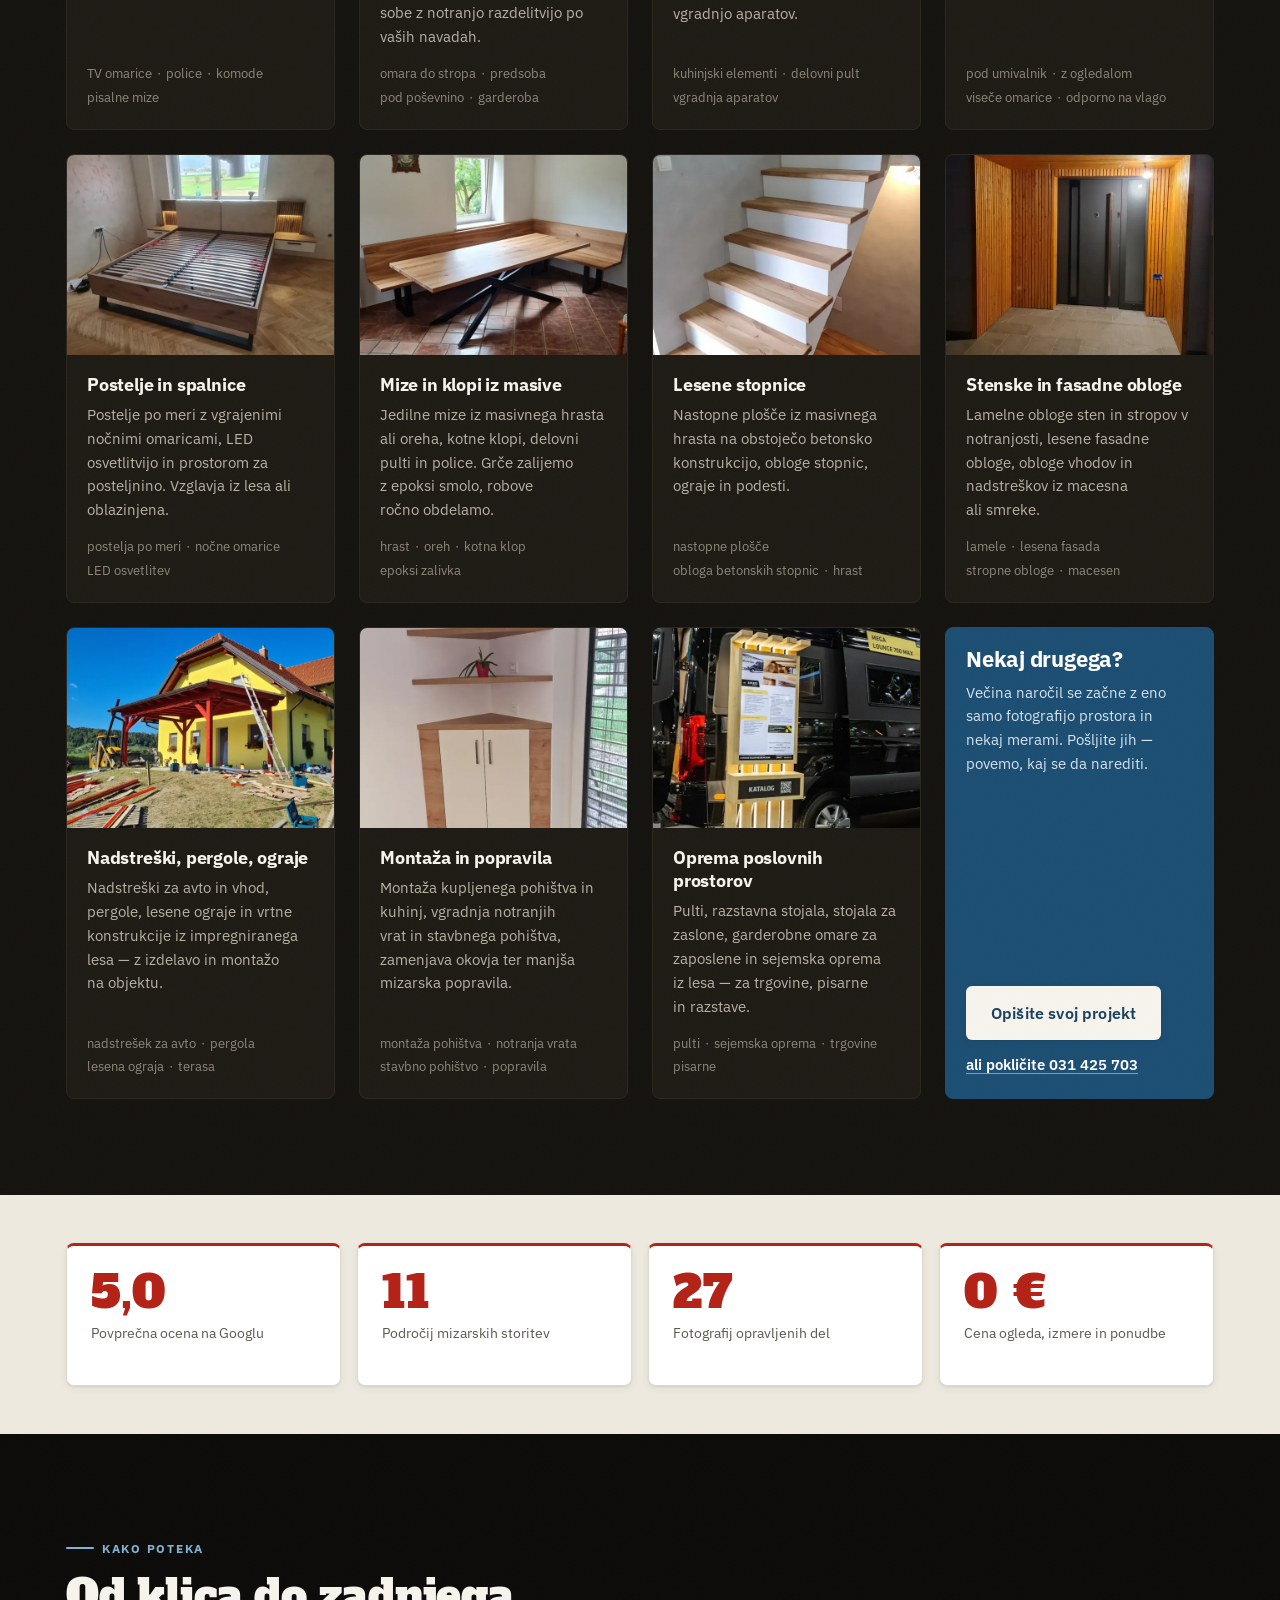
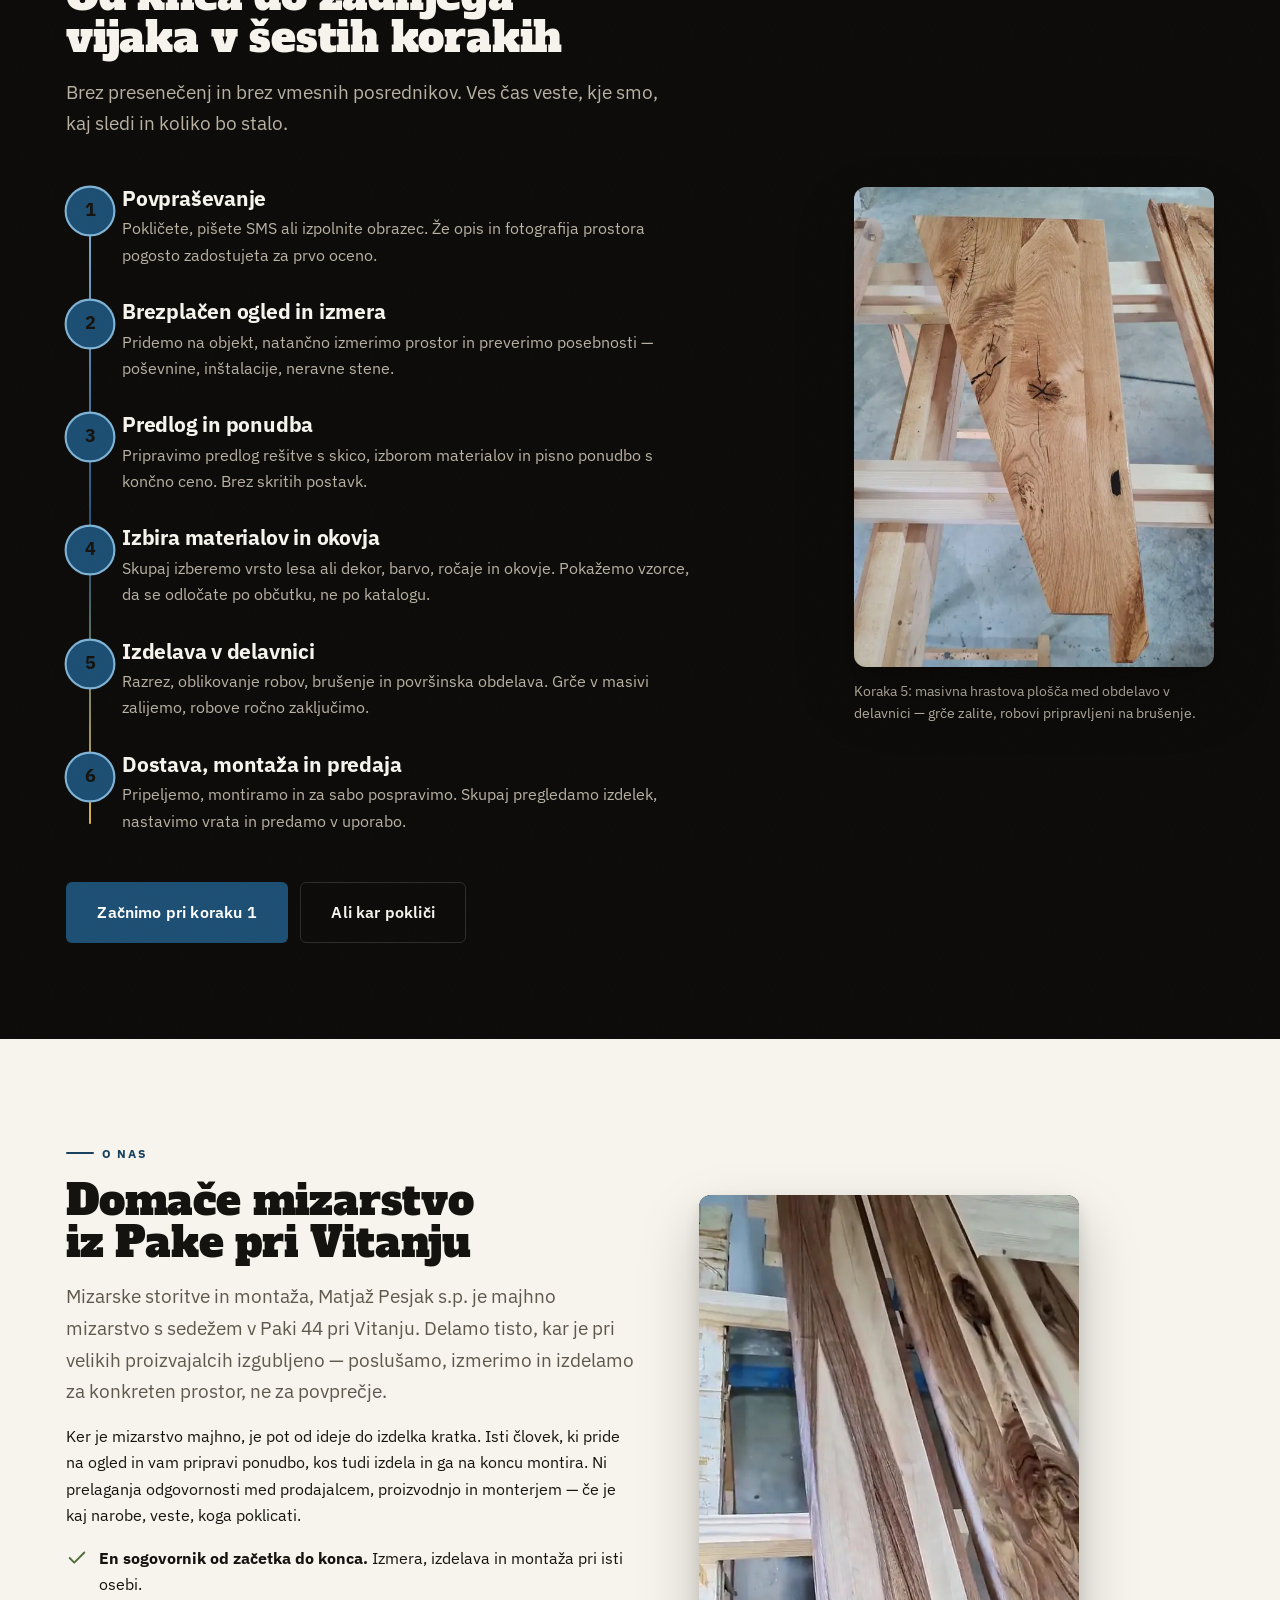
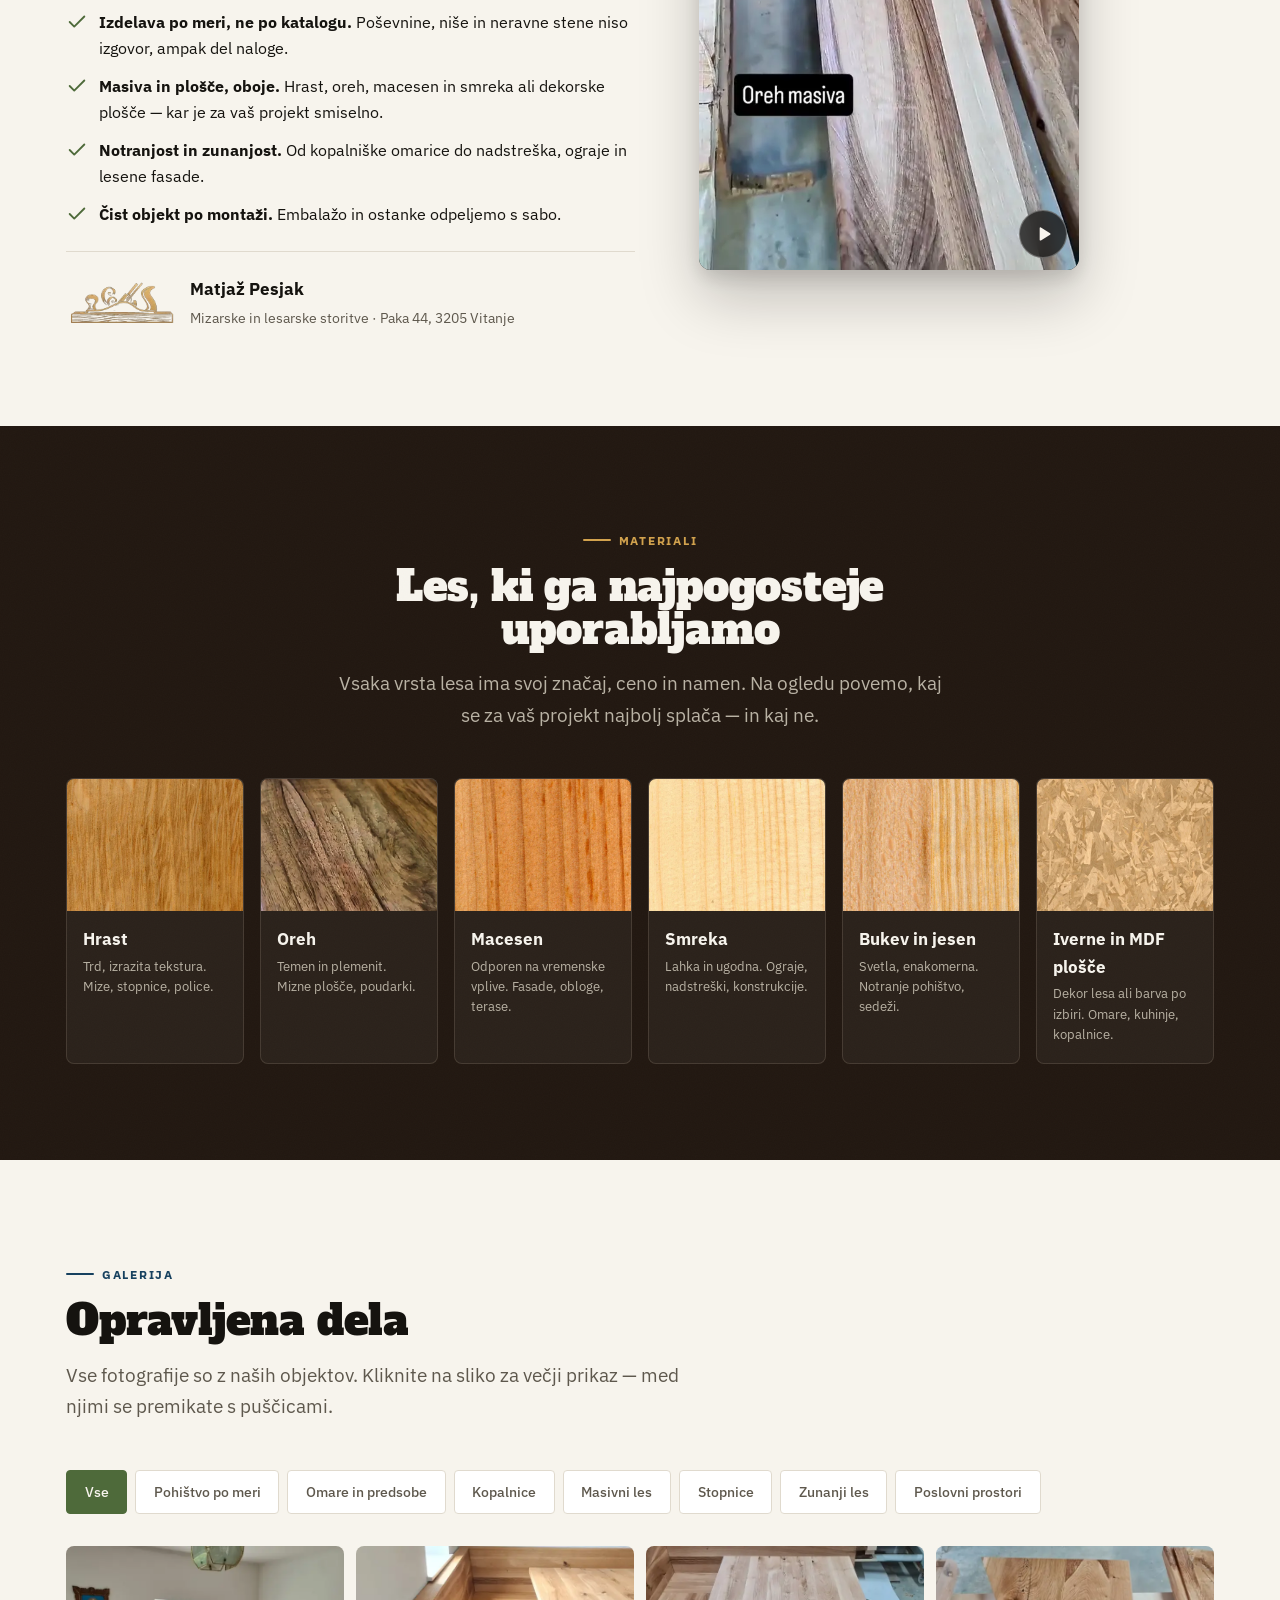
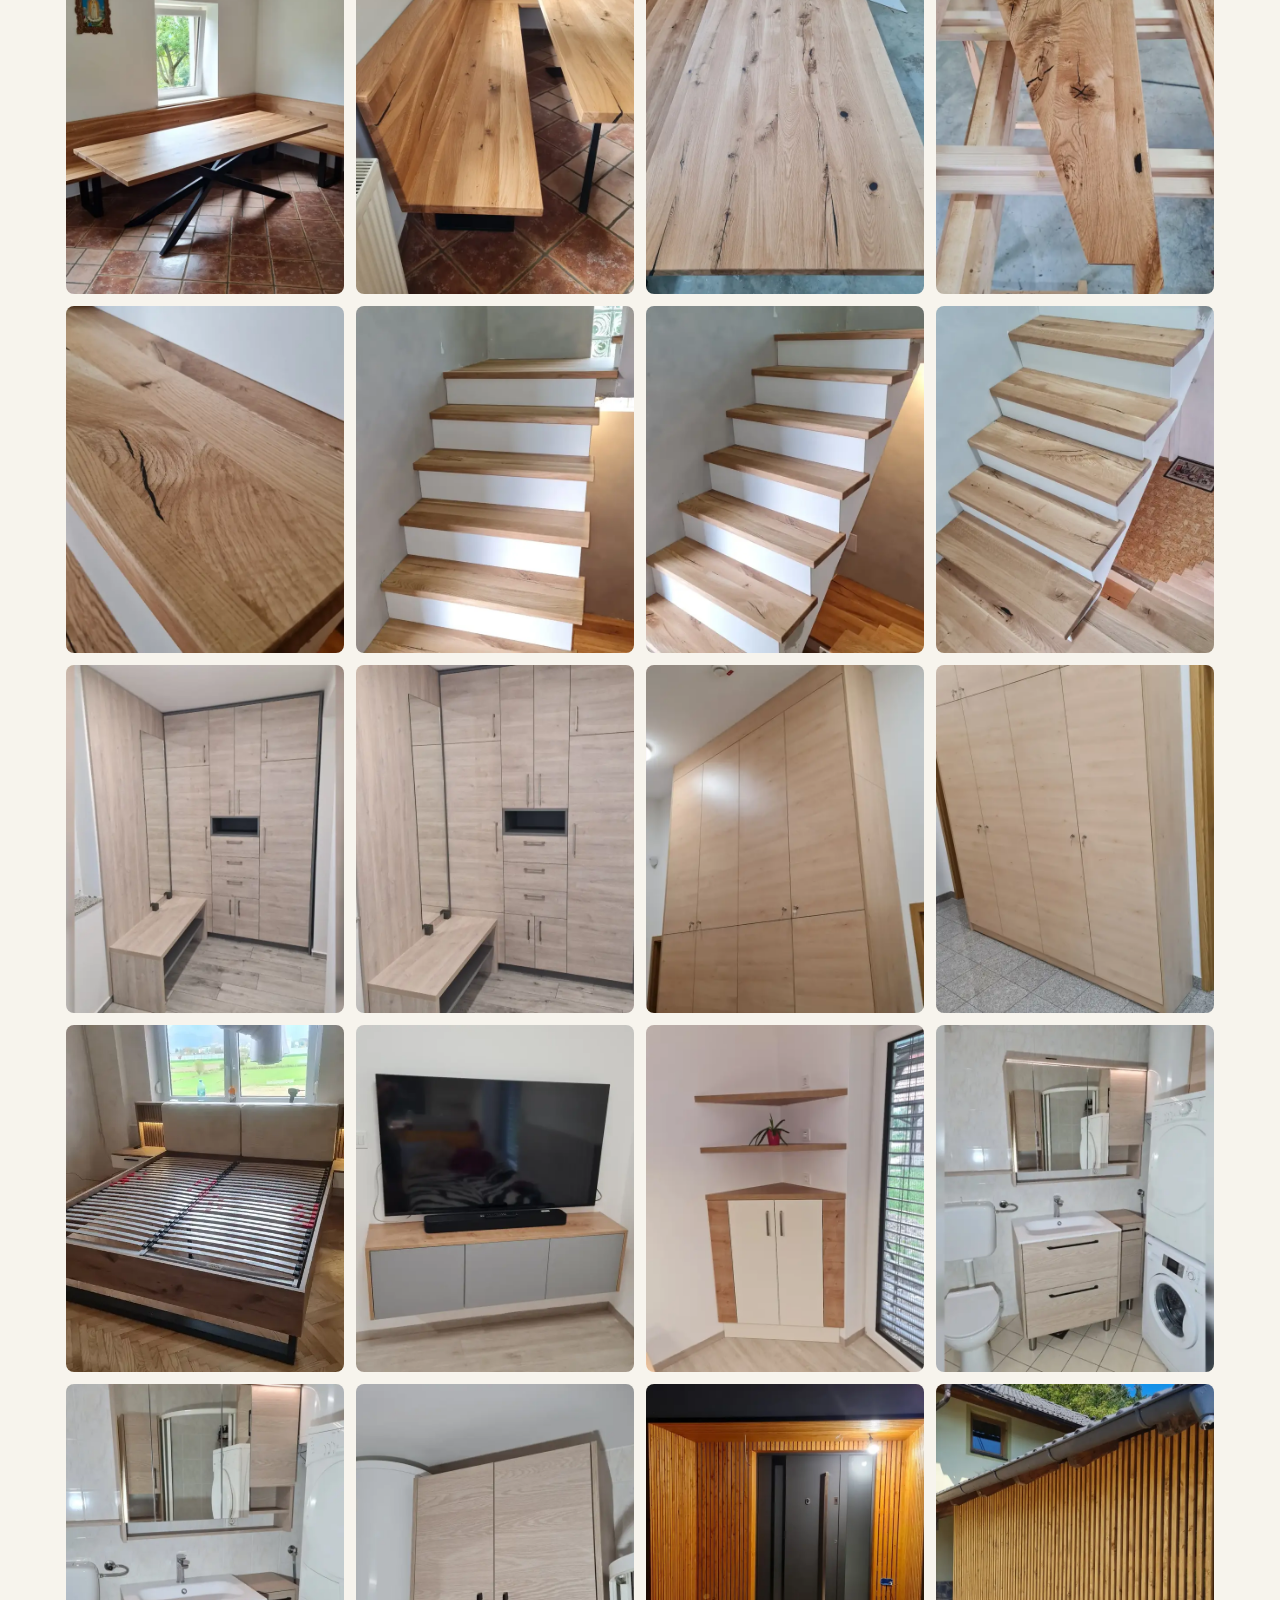
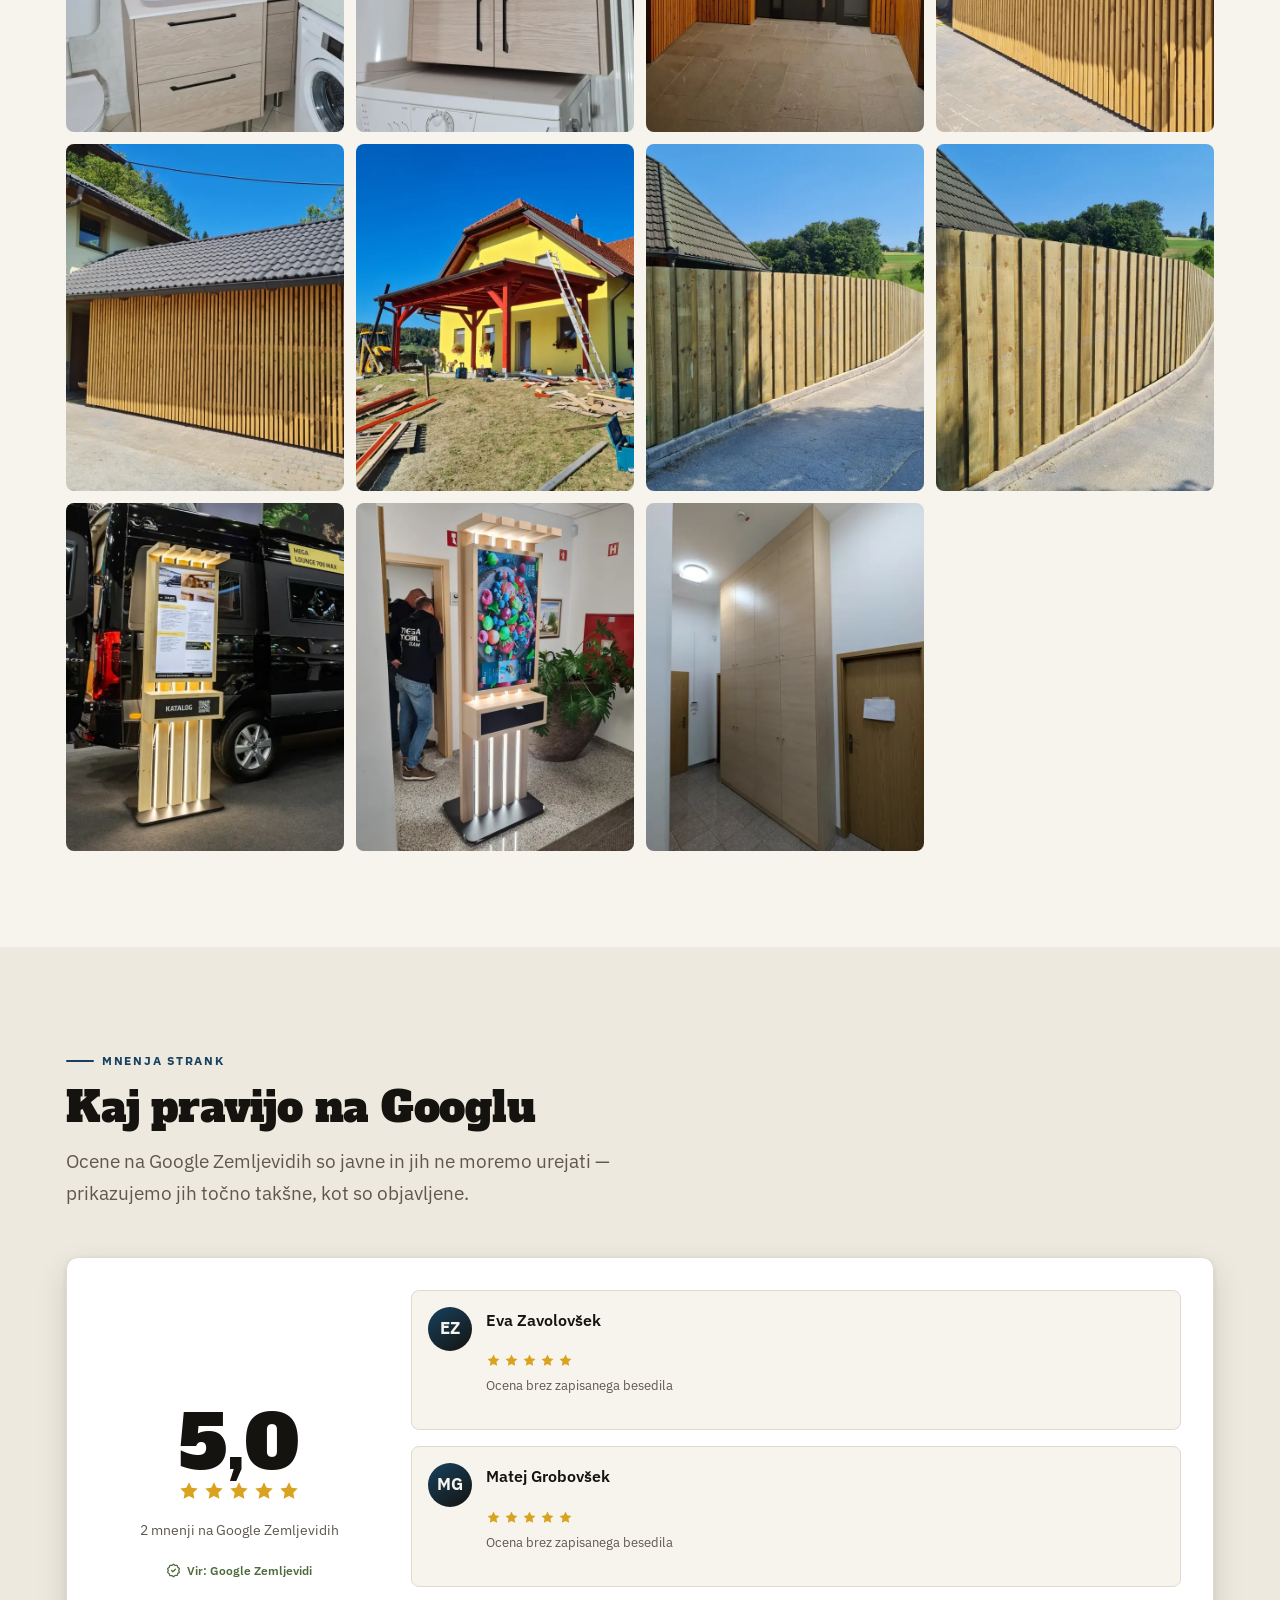
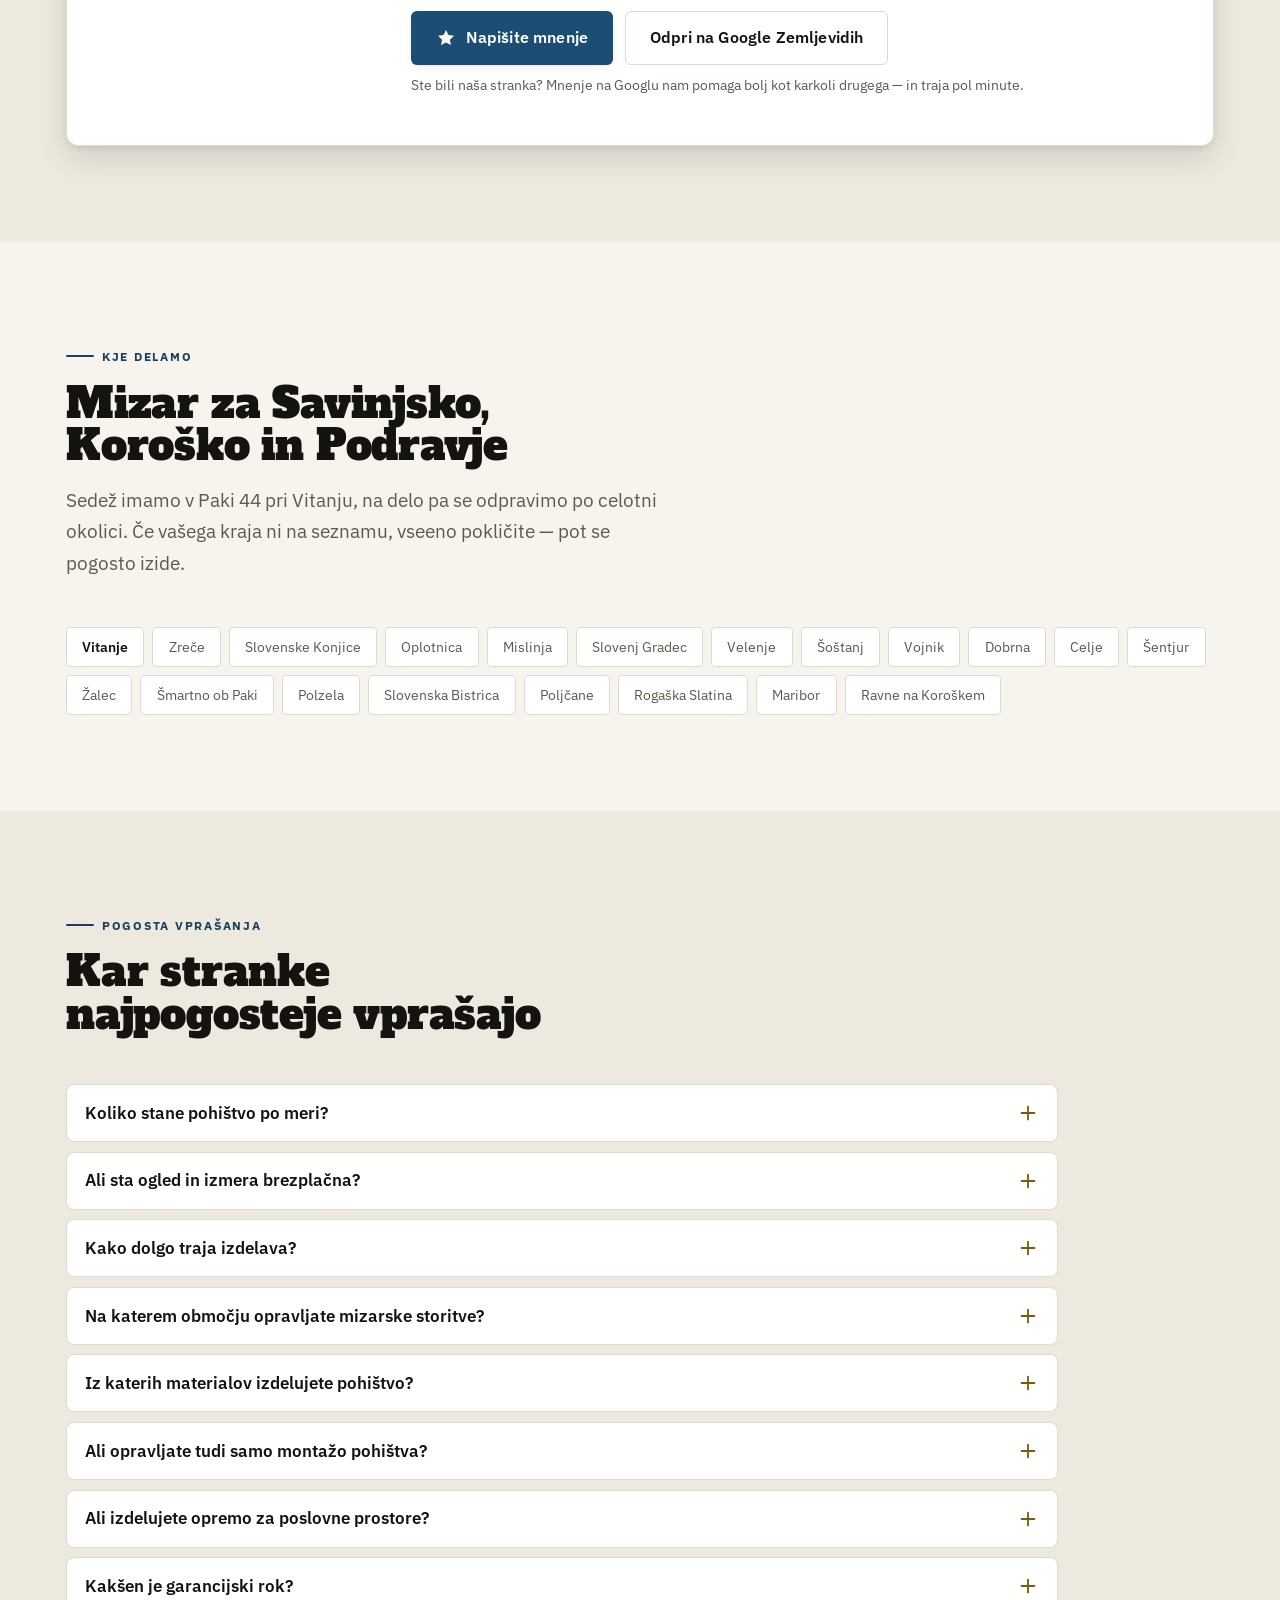
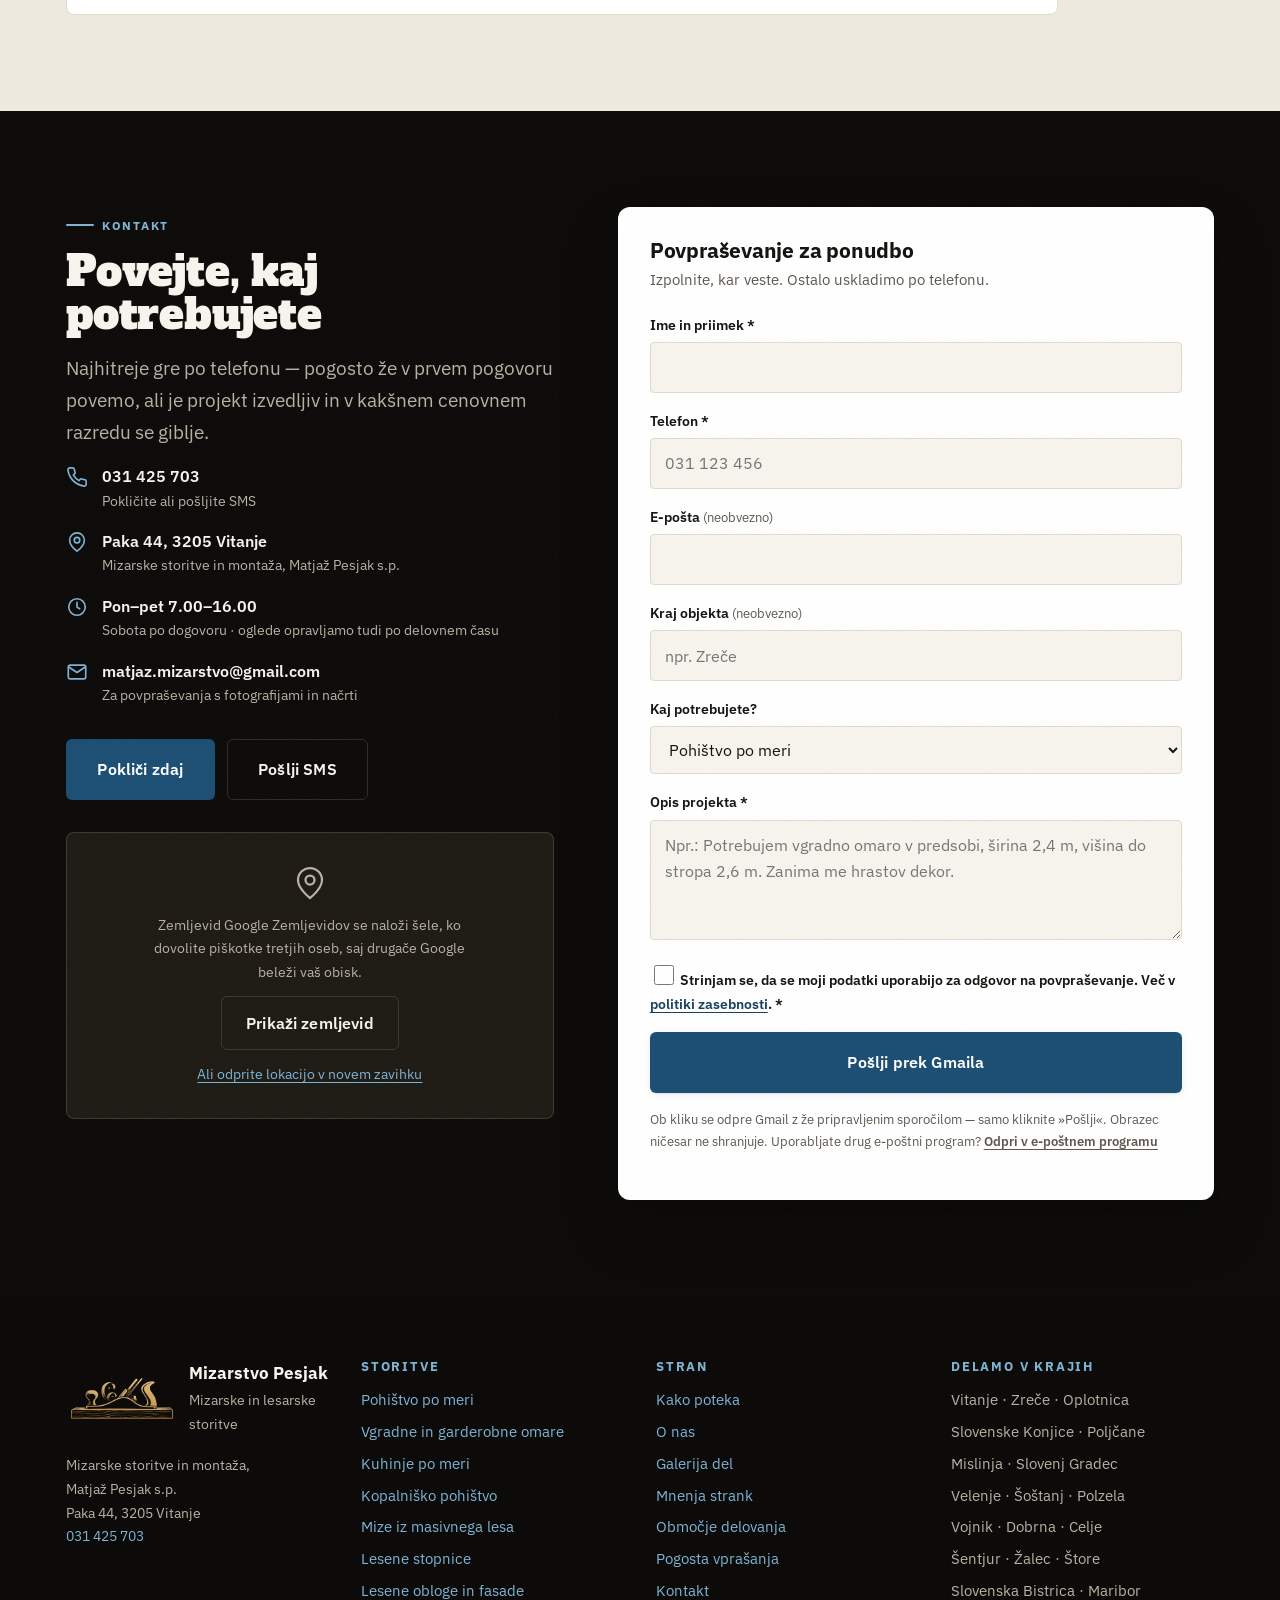
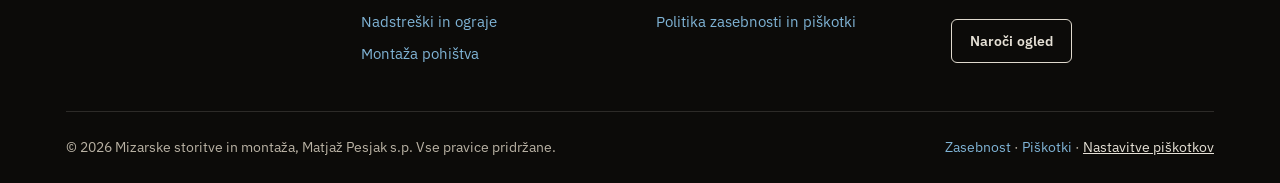
==== commit 28091448: "Obrazec: glavni gumb »Pošlji prek Gmaila« odpre Gmail neposredno Kot na strani Košnik: gumb odpre Gm" ====
--- a/index.html
+++ b/index.html
@@ -1242,12 +1242,12 @@
             <input type="text" id="spletna-stran" name="spletna-stran" tabindex="-1" autocomplete="off">
           </div>
 
-          <button class="btn btn--primary btn--lg w-full" type="submit">
-            Pošlji povpraševanje
+          <button class="btn btn--primary btn--lg w-full" type="submit" value="gmail">
+            Pošlji prek Gmaila
           </button>
 
           <div class="form__ok" id="form-ok" role="status">
-            <p>Odpira se vaš e-poštni program z izpolnjenim sporočilom — za oddajo ga je treba še poslati.</p>
+            <p id="ok-lead">Odpira se vaš e-poštni program z izpolnjenim sporočilom — za oddajo ga je treba še poslati.</p>
             <!-- Rezerva za računalnike brez nastavljenega e-poštnega programa:
                  povezave napolni main.js z istim sporočilom kot mailto. -->
             <p class="form__fallback">
@@ -1260,8 +1260,9 @@
           </div>
 
           <p class="form__note">
-            Obrazec deluje brez piškotkov in brez strežnika: podatki se prepišejo
-            v vaš e-poštni program, mi pa jih uporabimo samo za odgovor na povpraševanje.
+            Ob kliku se odpre Gmail z že pripravljenim sporočilom — samo kliknite »Pošlji«.
+            Obrazec ničesar ne shranjuje. Uporabljate drug e-poštni program?
+            <button type="submit" class="form__copy" value="mailto">Odpri v e-poštnem programu</button>
           </p>
         </form>
       </div>
